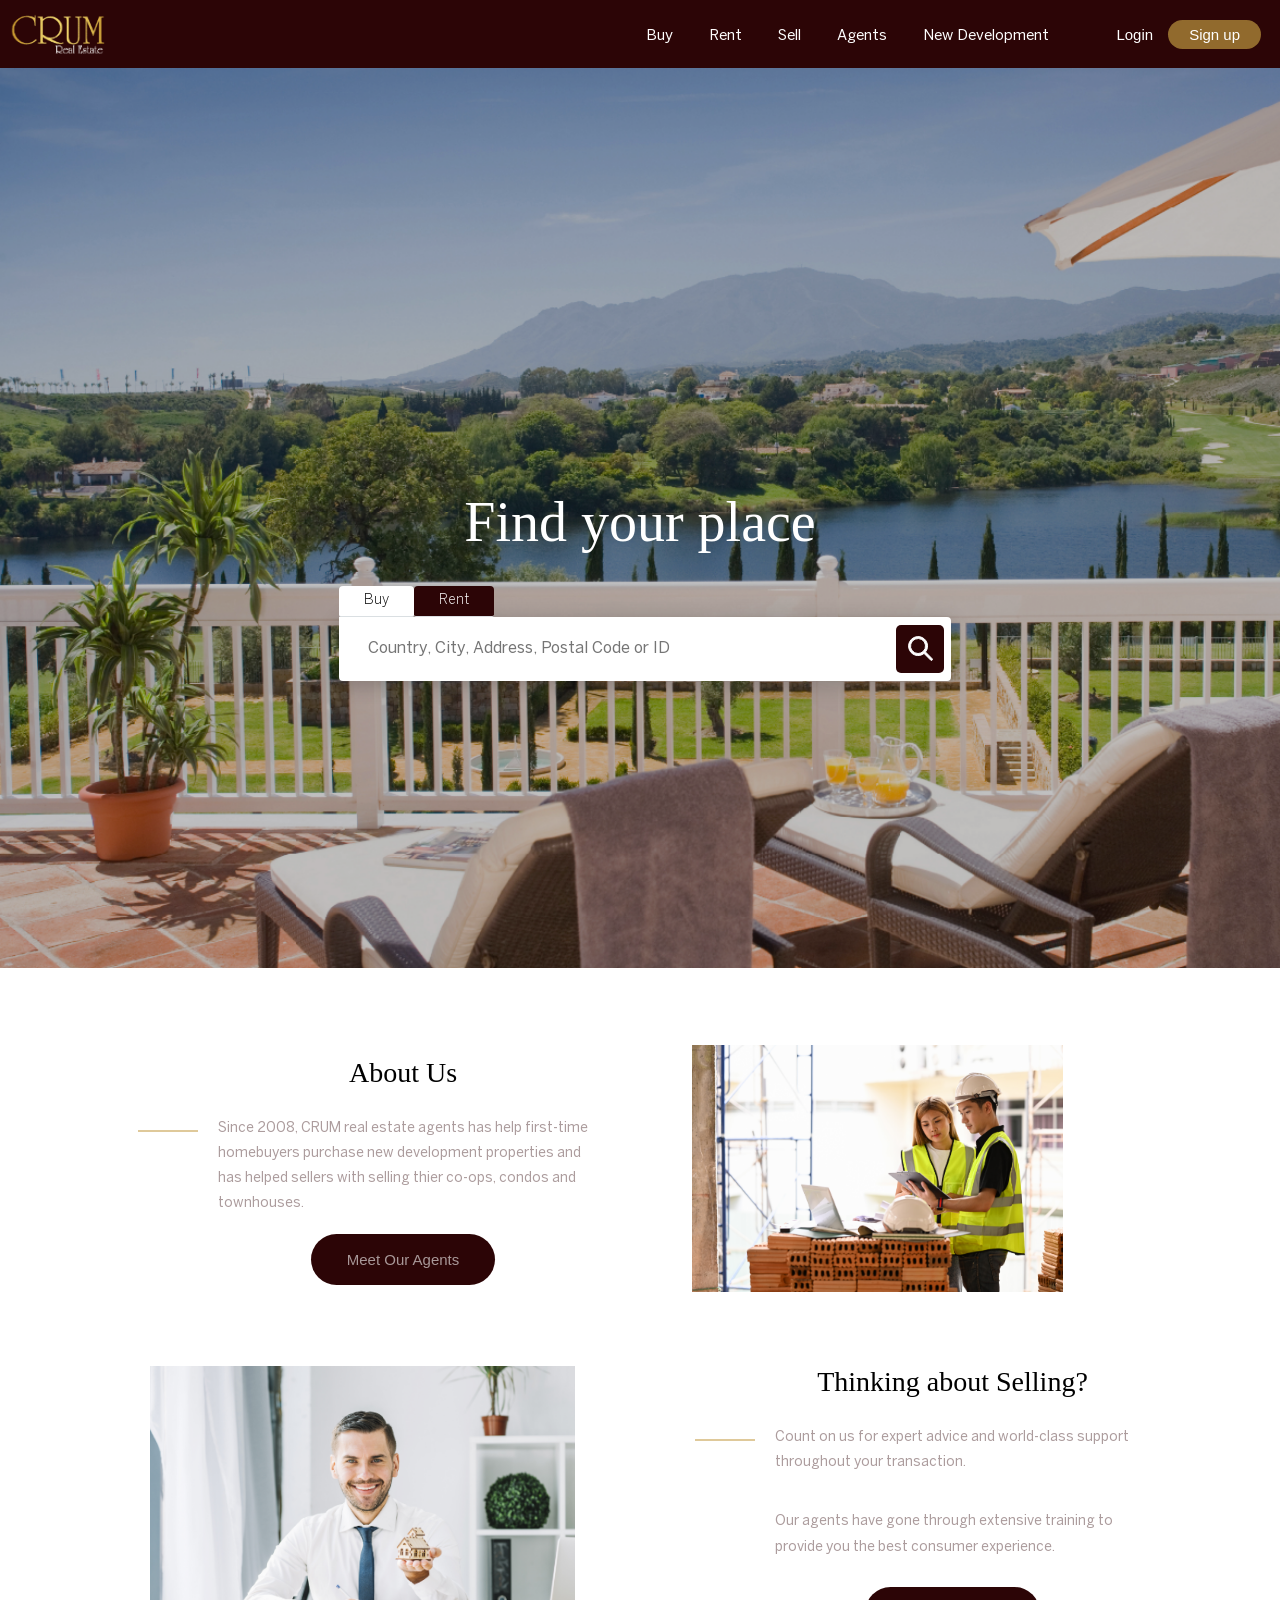
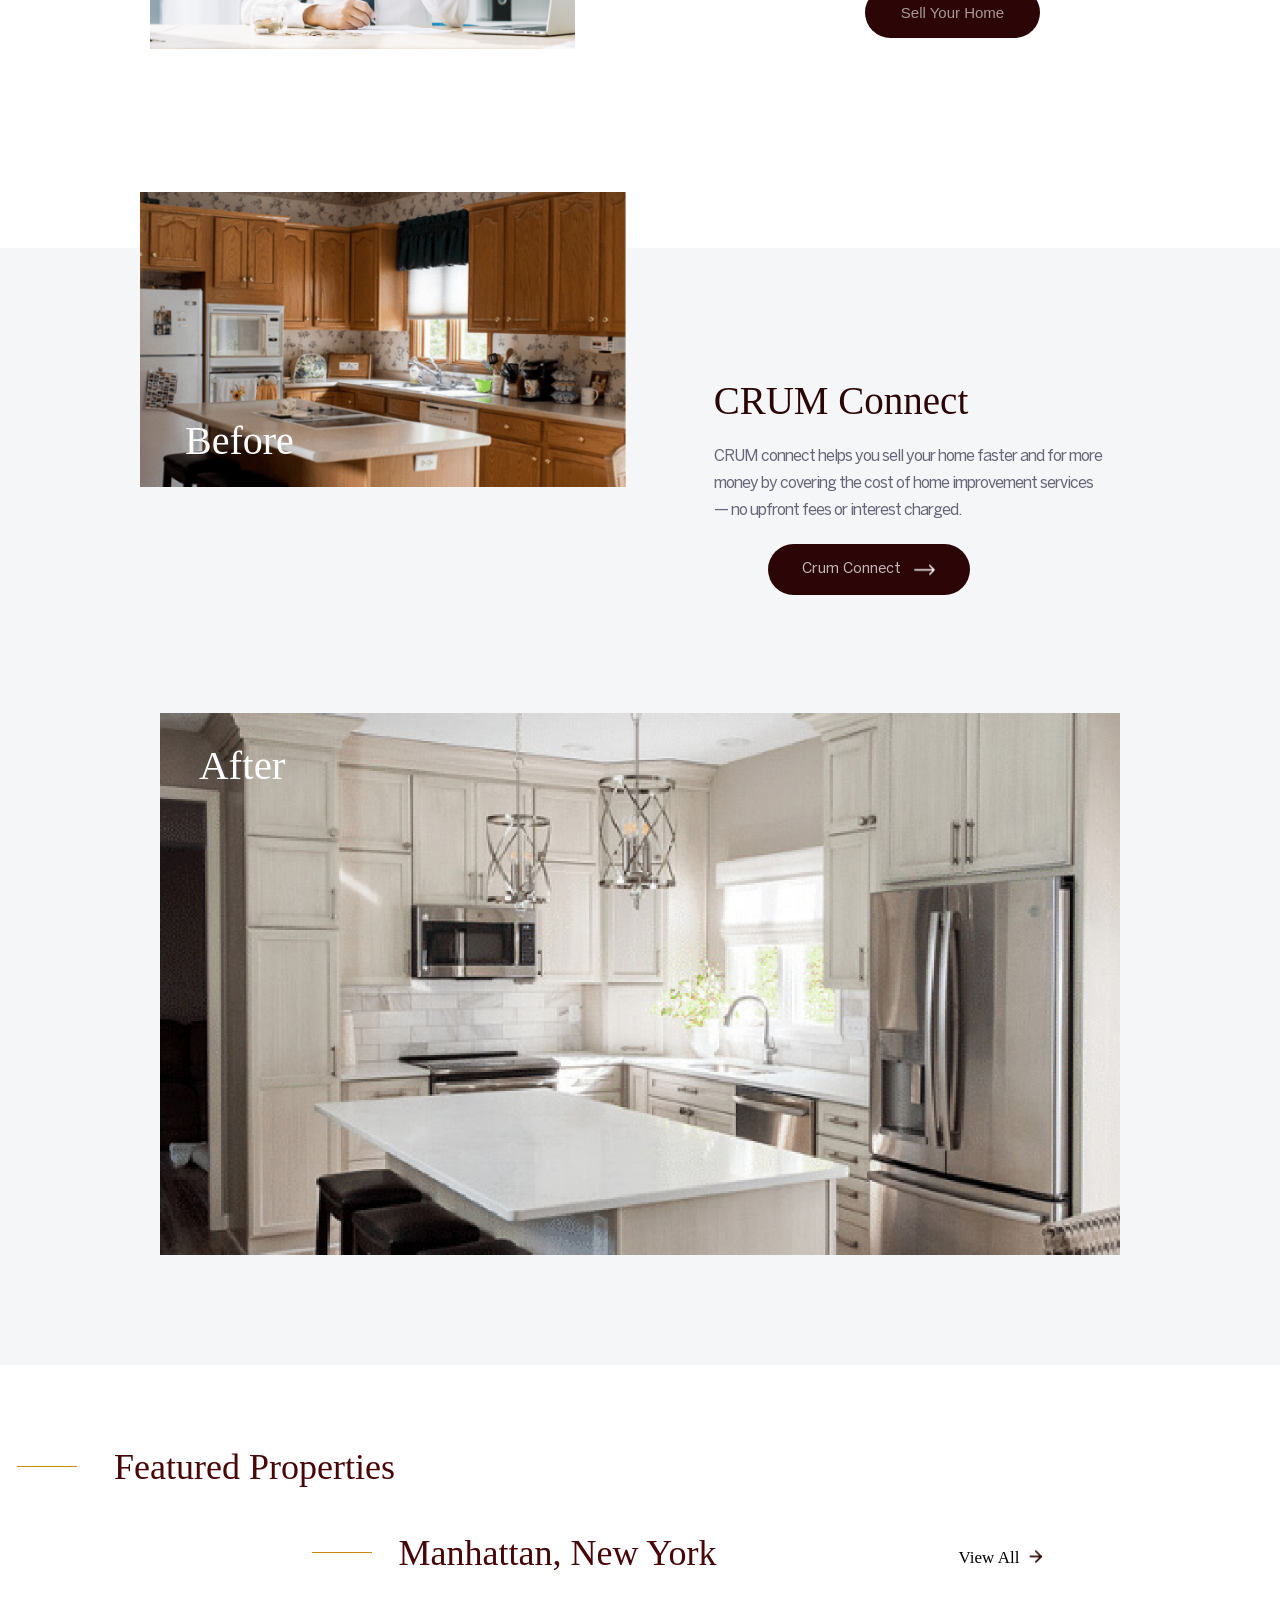
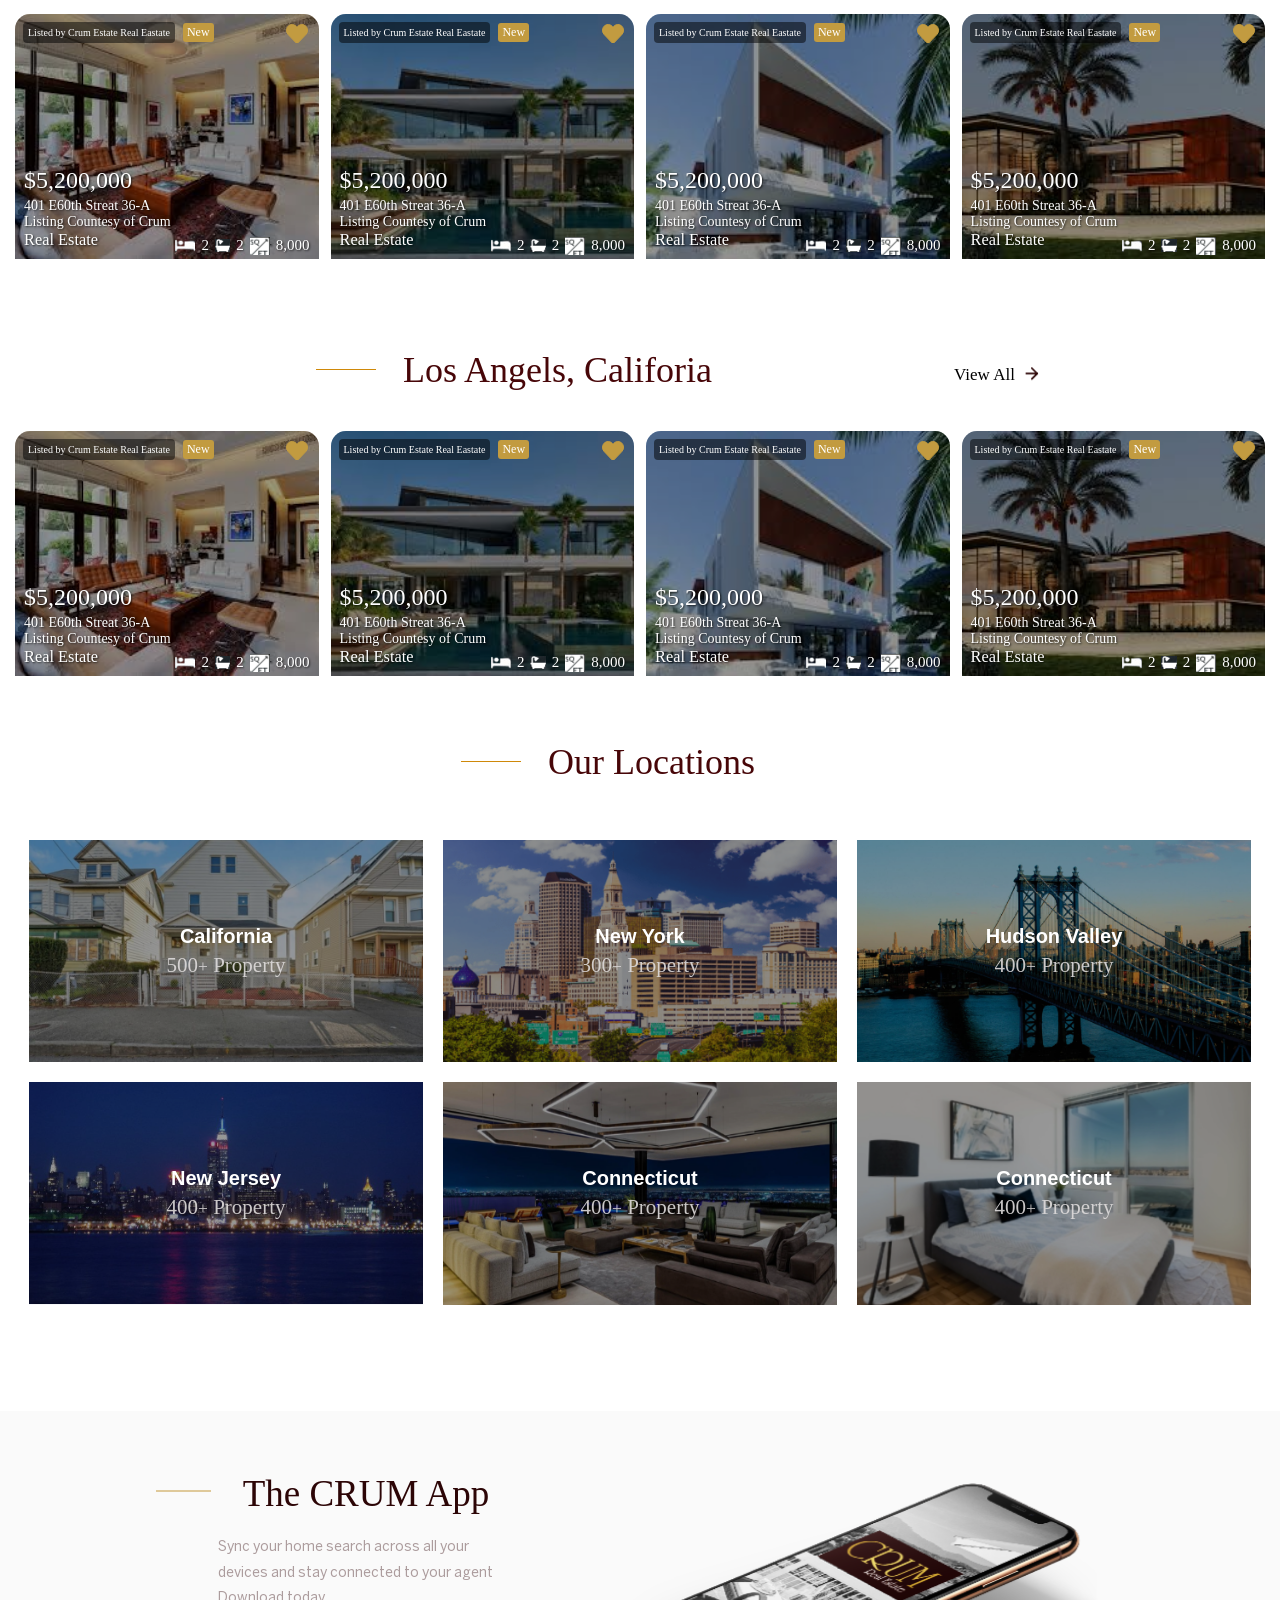
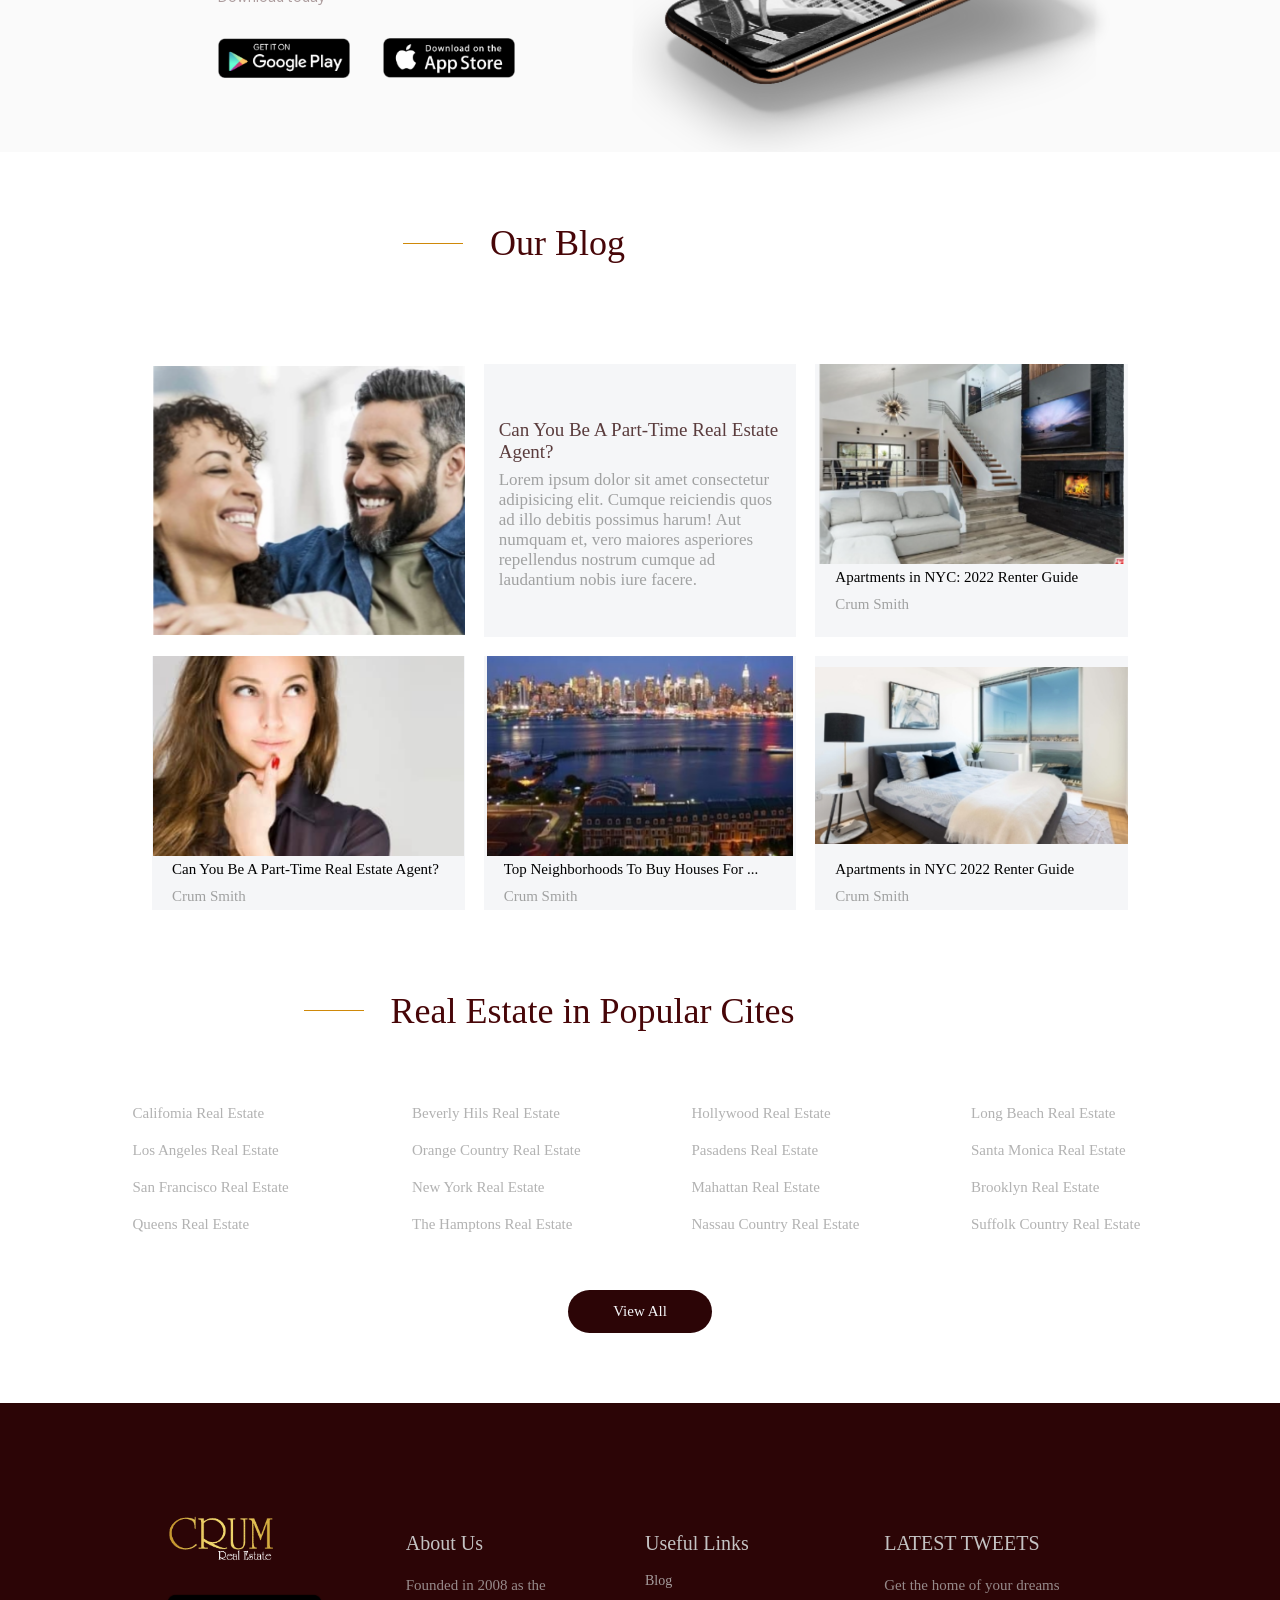
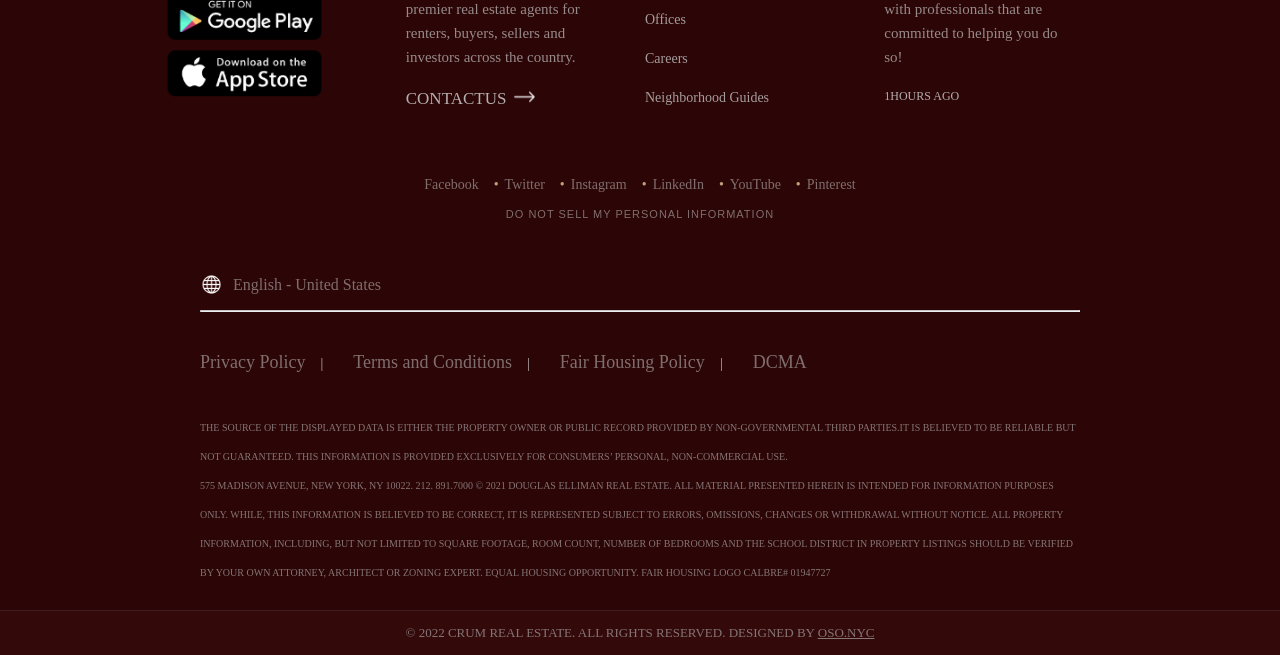
==== index.html @ e890cf55 "Crum" ====
<!doctype html>
<html lang="en">
  <head>
    <meta charset="UTF-8" />
    <meta name="viewport" content="width=device-width, initial-scale=1.0" />
    <title>Crum Real Estate</title>
    <link rel="stylesheet" href="style.css" />
  </head>
  <body>
    <!-- Header Navbar -->
    <header class="header-wraping">
      <nav class="nav-container">
        <img src="images/logo.png" alt="" class="logo" />
        <!-- Navbar Buttons -->
        <div class="nav-btn">
          <ul class="navbar-ul">
            <li>
              <a href="#buy" class="navbar-a">Buy</a>
            </li>
            <li>
              <a href="#rent" class="navbar-a">Rent</a>
            </li>
            <li>
              <a href="#sell" class="navbar-a">Sell</a>
            </li>
            <li>
              <a href="#agent" class="navbar-a">Agents</a>
            </li>
            <li>
              <a href="#newDevelopment" class="navbar-a">New Development</a>
            </li>
          </ul>

         
          <!-- Navbar Login & sign Up Buttons -->
          <div class="login-signUp">
            <button class="login-btn">Login</button>
            <button class="signup-btn">Sign up</button>
          </div>
        </div>
         <div class="menu">
            <svg
              class="menu-icon"
              width="24"
              height="24"
              viewBox="0 0 24 24"
              fill="none"
            >
              <path
                d="M4 6H20M4 12H20M4 18H20"
                stroke-width="2"
                stroke-linecap="round"
                stroke-linejoin="round"
              />
            </svg>
          </div>
      </nav>

      <section class="hero-section">
        <div class="hero-wrapper">
          <h2 class="hero-content">Find your place</h2>
          <div class="inputDiv">
            <div class="category-tabs">
              <button class="buy-btn">Buy</button>
              <button class="rent-btn">Rent</button>
            </div>

            <div class="search-container">
              <input
                type="text"
                placeholder="Country, City, Address, Postal Code or ID"
                class="heroInput"
                required
              />
              <button class="search-btn">
                <svg
                  xmlns="http://www.w3.org/2000/svg"
                  width="25"
                  height="-10"
                  viewBox="0 0 25.773 25.686"
                >
                  <path
                    id="Icon_ionic-ios-search"
                    data-name="Icon ionic-ios-search"
                    d="M28.89,27.392l-6.864-6.928a9.782,9.782,0,1,0-1.485,1.5l6.819,6.883a1.056,1.056,0,0,0,1.491.039A1.063,1.063,0,0,0,28.89,27.392ZM14.34,22.051A7.724,7.724,0,1,1,19.8,19.789,7.676,7.676,0,0,1,14.34,22.051Z"
                    transform="translate(-4 -3.993)"
                    fill="#fff"
                    stroke="#fff"
                    stroke-width="1"
                  ></path>
                </svg>
              </button>
            </div>
          </div>
        </div>
      </section>
    </header>

    <!-- Main Section -->
    <section class="container about-main-container">
      <div class="main-section-container">
        <div class="about-container">
          <h1 class="about-us">About Us</h1>
          <div class="about-content">
            <p class="about-para">
              Since 2008, CRUM real estate agents has help first-time homebuyers
              purchase new development properties and has helped sellers with
              selling thier co-ops, condos and townhouses.
            </p>
          </div>
          <div class="meet-btn">
          <button class="about-btn">Meet Our Agents</button>
        </div>
      </div>
      <div class="">

        <img
          src="images/main-section.png"
          alt="Main Section"
          class="main-section-image "
        />
      </div>
        </div>
      </div>
    </section>

   <div class="thinking">

  <img
    src="images/main-section-image-2.png"
    alt="Main Section Image 2"
    class="main-section-image2"
  />

  <div class="thinkings">
    <div class="about-container"></div>
    <h1 class="about-us">Thinking about Selling?</h1>
    <div class="about-content">
    <p class="about-para">
      Count on us for expert advice and world-class support throughout
      your transaction.
    </p>
    
      <br>
    <p class="about-para">
      Our agents have gone through extensive training to provide you the
      best consumer experience.
    </p>
</div>
<div class="thinking-btn">
    <button class="about-btn">Sell Your Home</button>
</div>
  </div>

</div>
    <!-- Crum Connection -->
    <section class="crum-connect-section">
      <div class="connect-top-grid">
        <div class="before-box">
          <img
            src="images/crum-connect-image.png"
            class="before"
            alt="Before"
          />
          <p class="befores">Before</p>
        </div>

        <div class="connect-text-box">
          <h2 class="connect-title">CRUM Connect</h2>
          <p class="connect-desc">
            CRUM connect helps you sell your home faster and for more money by
            covering the cost of home improvement services — no upfront fees or
            interest charged.
          </p>
          <div class="connect-cta-div">
            <a href="#" class="connect-cta"
              >Crum Connect<img src="images/arrow.png" alt="" />
            </a>
          </div>
        </div>
      </div>

      <div class="after-full-box">
        <h3 class="after-title">After</h3>
        <div class="after">
          <img src="images/after.png" class="afterImage" alt="After" />
        </div>
      </div>
    </section>

     <!-- Featured Propertires -->
    <section class="featured-container">
        <div class="heading-group">
      <span class="gold-line"></span>
      <h2 class="main-title">Featured Properties</h2>
    </div>

    <div class="sub-heading-group">
      <div class="left-side">
        <span class="gold-line-left"></span>
        <h2 class="main-title">Manhattan, New York</h2>
      </div>
      <a href="#" class="view-all">View All <span class="arrow-icon"><img src="images/vewiArrow.png" alt=""></span></a>
    </div>

    <!-- Featured Container -->
    <div class="featured-container">
      <div class="featured-propertie">
        <div class="featured">
      <!-- First Card -->
      <div class="properties-cards">
          <img src="images/feature-properties-image-1.jpg" alt="" class="properties-card-images">
          <div class="overlay"></div>
          <!-- Properties content -->
          <div class="properties-content">
            <div class="cardTop-content">
              <h3 class="properties-Title">Listed by Crum Estate Real Eastate </h3>
              <span class="new">New</span>
            </div>
            <div class="icon">
              <a href="" class="heart-icon"><svg xmlns="http://www.w3.org/2000/svg" width="22.045" height="19.79"
                  viewBox="0 0 22.045 19.79">
                  <g id="Icon_awesome-heart" data-name="Icon awesome-heart" transform="translate(0.501 0.502)">
                    <path id="Icon_awesome-heart-2" class=" group-focus:fill-primary-1 group-focus:stroke-primary-1"
                      data-name="Icon awesome-heart"
                      d="M19,3.532a5.54,5.54,0,0,0-7.669.57l-.81.851L9.711,4.1a5.54,5.54,0,0,0-7.669-.57,6.106,6.106,0,0,0-.407,8.718l7.952,8.379a1.271,1.271,0,0,0,1.862,0L19.4,12.251A6.1,6.1,0,0,0,19,3.532Z"
                      transform="translate(0.001 -2.248)" fill="#c29b40" stroke="#c29b40" stroke-width="1"></path>
                  </g>
                </svg>
              </a>
            </div>
            <div class="card-footer">
              <p class="properties-price">$5,200,000</p>
              <p class="properties-address">401 E60th Streat 36-A</p>
              <p class="properties-listing">Listing Countesy of Crum</p>
              <h3 class="real">Real Estate</h3>
              <div class="house-details-content">
                <div class="propertice-iconImages">
                  <img class="bed-icon" src="images/properties-icon-bad.png" alt=""><span class="bed-span">2</span>
                  <img  class="bath-icon" src="images/properties-icon-bath.png" alt=""><span class="bath-span">2</span>
                  <img src="images/properties-icon-width.png" alt=""><span class="squarePara">8,000</span>
                </div>
              </div>
            </div>
          </div>
        </div>

        <!-- Second Card -->
           <div class="properties-cards">
          <img src="images/feature-properties-image-2.jpg" alt="" class="properties-card-images">
          <div class="overlay"></div>
          <!-- Properties content -->
          <div class="properties-content">
            <div class="cardTop-content">
              <h3 class="properties-Title">Listed by Crum Estate Real Eastate </h3>
              <span class="new">New</span>
            </div>
            <div class="icon">
              <a href="" class="heart-icon"><svg xmlns="http://www.w3.org/2000/svg" width="22.045" height="19.79"
                  viewBox="0 0 22.045 19.79">
                  <g id="Icon_awesome-heart" data-name="Icon awesome-heart" transform="translate(0.501 0.502)">
                    <path id="Icon_awesome-heart-2" class=" group-focus:fill-primary-1 group-focus:stroke-primary-1"
                      data-name="Icon awesome-heart"
                      d="M19,3.532a5.54,5.54,0,0,0-7.669.57l-.81.851L9.711,4.1a5.54,5.54,0,0,0-7.669-.57,6.106,6.106,0,0,0-.407,8.718l7.952,8.379a1.271,1.271,0,0,0,1.862,0L19.4,12.251A6.1,6.1,0,0,0,19,3.532Z"
                      transform="translate(0.001 -2.248)" fill="#c29b40" stroke="#c29b40" stroke-width="1"></path>
                  </g>
                </svg>
              </a>
            </div>
            <div class="card-footer">
              <p class="properties-price">$5,200,000</p>
              <p class="properties-address">401 E60th Streat 36-A</p>
              <p class="properties-listing">Listing Countesy of Crum</p>
              <h3 class="real">Real Estate</h3>
              <div class="house-details-content">
               <div class="propertice-iconImages">
                  <img class="bed-icon" src="images/properties-icon-bad.png" alt=""><span class="bed-span">2</span>
                  <img  class="bath-icon" src="images/properties-icon-bath.png" alt=""><span class="bath-span">2</span>
                  <img src="images/properties-icon-width.png" alt=""><span class="squarePara">8,000</span>
                </div>
              </div>
            </div>
          </div>
        </div>

        <!-- Thrid Card -->
          <div class="properties-cards">
          <img src="images/feature-properties-image-3.jpg" alt="" class="properties-card-images">
          <div class="overlay"></div>
          <!-- Properties content -->
          <div class="properties-content">
            <div class="cardTop-content">
              <h3 class="properties-Title">Listed by Crum Estate Real Eastate </h3>
              <span class="new">New</span>
            </div>
            <div class="icon">
              <a href="" class="heart-icon"><svg xmlns="http://www.w3.org/2000/svg" width="22.045" height="19.79"
                  viewBox="0 0 22.045 19.79">
                  <g id="Icon_awesome-heart" data-name="Icon awesome-heart" transform="translate(0.501 0.502)">
                    <path id="Icon_awesome-heart-2" class=" group-focus:fill-primary-1 group-focus:stroke-primary-1"
                      data-name="Icon awesome-heart"
                      d="M19,3.532a5.54,5.54,0,0,0-7.669.57l-.81.851L9.711,4.1a5.54,5.54,0,0,0-7.669-.57,6.106,6.106,0,0,0-.407,8.718l7.952,8.379a1.271,1.271,0,0,0,1.862,0L19.4,12.251A6.1,6.1,0,0,0,19,3.532Z"
                      transform="translate(0.001 -2.248)" fill="#c29b40" stroke="#c29b40" stroke-width="1"></path>
                  </g>
                </svg>
              </a>
            </div>
            <div class="card-footer">
              <p class="properties-price">$5,200,000</p>
              <p class="properties-address">401 E60th Streat 36-A</p>
              <p class="properties-listing">Listing Countesy of Crum</p>
              <h3 class="real">Real Estate</h3>
              <div class="house-details-content">
               <div class="propertice-iconImages">
                  <img class="bed-icon" src="images/properties-icon-bad.png" alt=""><span class="bed-span">2</span>
                  <img  class="bath-icon" src="images/properties-icon-bath.png" alt=""><span class="bath-span">2</span>
                  <img src="images/properties-icon-width.png" alt=""><span class="squarePara">8,000</span>
                </div>
              </div>
            </div>
          </div>
        </div>

        <!-- Froth Card -->
          <div class="properties-cards">
          <img src="images/feature-properties-image-4.jpg" alt="" class="properties-card-images">
          <div class="overlay"></div>
          <!-- Properties content -->
          <div class="properties-content">
            <div class="cardTop-content">
              <h3 class="properties-Title">Listed by Crum Estate Real Eastate </h3>
              <span class="new">New</span>
            </div>
            <div class="icon">
              <a href="" class="heart-icon"><svg xmlns="http://www.w3.org/2000/svg" width="22.045" height="19.79"
                  viewBox="0 0 22.045 19.79">
                  <g id="Icon_awesome-heart" data-name="Icon awesome-heart" transform="translate(0.501 0.502)">
                    <path id="Icon_awesome-heart-2" class=" group-focus:fill-primary-1 group-focus:stroke-primary-1"
                      data-name="Icon awesome-heart"
                      d="M19,3.532a5.54,5.54,0,0,0-7.669.57l-.81.851L9.711,4.1a5.54,5.54,0,0,0-7.669-.57,6.106,6.106,0,0,0-.407,8.718l7.952,8.379a1.271,1.271,0,0,0,1.862,0L19.4,12.251A6.1,6.1,0,0,0,19,3.532Z"
                      transform="translate(0.001 -2.248)" fill="#c29b40" stroke="#c29b40" stroke-width="1"></path>
                  </g>
                </svg>
              </a>
            </div>
            <div class="card-footer">
              <p class="properties-price">$5,200,000</p>
              <p class="properties-address">401 E60th Streat 36-A</p>
              <p class="properties-listing">Listing Countesy of Crum</p>
              <h3 class="real">Real Estate</h3>
              <div class="house-details-content">
                <div class="propertice-iconImages">
                  <img class="bed-icon" src="images/properties-icon-bad.png" alt=""><span class="bed-span">2</span>
                  <img  class="bath-icon" src="images/properties-icon-bath.png" alt=""><span class="bath-span">2</span>
                  <img src="images/properties-icon-width.png" alt=""><span class="squarePara">8,000</span>
                </div>
              </div>
            </div>
          </div>
        </div>
      </div>
      </div>
      </div>
    
      <!-- Los Angeles, Califoria -->
           <div class="sub-heading-group los-angeles">
      <div class="left-side">
        <span class="gold-line-left los"></span>
        <h2 class="main-title los-title">Los Angels, Califoria</h2>
      </div>
      <a href="#" class="view-all">View All <span class="arrow-icon"><img src="images/vewiArrow.png" alt=""></span></a>
    </div>

    <!-- Los Angeles, Califoria -->
        <div class="featured-container">
      <div class="featured-propertie">
        <div class="featured">
      <!-- First Card -->
      <div class="properties-cards">
          <img src="images/feature-properties-image-1.jpg" alt="" class="properties-card-images">
          <div class="overlay"></div>
          <!-- Properties content -->
          <div class="properties-content">
            <div class="cardTop-content">
              <h3 class="properties-Title">Listed by Crum Estate Real Eastate </h3>
              <span class="new">New</span>
            </div>
            <div class="icon">
              <a href="" class="heart-icon"><svg xmlns="http://www.w3.org/2000/svg" width="22.045" height="19.79"
                  viewBox="0 0 22.045 19.79">
                  <g id="Icon_awesome-heart" data-name="Icon awesome-heart" transform="translate(0.501 0.502)">
                    <path id="Icon_awesome-heart-2" class=" group-focus:fill-primary-1 group-focus:stroke-primary-1"
                      data-name="Icon awesome-heart"
                      d="M19,3.532a5.54,5.54,0,0,0-7.669.57l-.81.851L9.711,4.1a5.54,5.54,0,0,0-7.669-.57,6.106,6.106,0,0,0-.407,8.718l7.952,8.379a1.271,1.271,0,0,0,1.862,0L19.4,12.251A6.1,6.1,0,0,0,19,3.532Z"
                      transform="translate(0.001 -2.248)" fill="#c29b40" stroke="#c29b40" stroke-width="1"></path>
                  </g>
                </svg>
              </a>
            </div>
            <div class="card-footer">
              <p class="properties-price">$5,200,000</p>
              <p class="properties-address">401 E60th Streat 36-A</p>
              <p class="properties-listing">Listing Countesy of Crum</p>
              <h3 class="real">Real Estate</h3>
              <div class="house-details-content">
                <div class="propertice-iconImages">
                  <img class="bed-icon" src="images/properties-icon-bad.png" alt=""><span class="bed-span">2</span>
                  <img  class="bath-icon" src="images/properties-icon-bath.png" alt=""><span class="bath-span">2</span>
                  <img src="images/properties-icon-width.png" alt=""><span class="squarePara">8,000</span>
                </div>
              </div>
            </div>
          </div>
        </div>

        <!-- Second Card -->
           <div class="properties-cards">
          <img src="images/feature-properties-image-2.jpg" alt="" class="properties-card-images">
          <div class="overlay"></div>
          <!-- Properties content -->
          <div class="properties-content">
            <div class="cardTop-content">
              <h3 class="properties-Title">Listed by Crum Estate Real Eastate </h3>
              <span class="new">New</span>
            </div>
            <div class="icon">
              <a href="" class="heart-icon"><svg xmlns="http://www.w3.org/2000/svg" width="22.045" height="19.79"
                  viewBox="0 0 22.045 19.79">
                  <g id="Icon_awesome-heart" data-name="Icon awesome-heart" transform="translate(0.501 0.502)">
                    <path id="Icon_awesome-heart-2" class=" group-focus:fill-primary-1 group-focus:stroke-primary-1"
                      data-name="Icon awesome-heart"
                      d="M19,3.532a5.54,5.54,0,0,0-7.669.57l-.81.851L9.711,4.1a5.54,5.54,0,0,0-7.669-.57,6.106,6.106,0,0,0-.407,8.718l7.952,8.379a1.271,1.271,0,0,0,1.862,0L19.4,12.251A6.1,6.1,0,0,0,19,3.532Z"
                      transform="translate(0.001 -2.248)" fill="#c29b40" stroke="#c29b40" stroke-width="1"></path>
                  </g>
                </svg>
              </a>
            </div>
            <div class="card-footer">
              <p class="properties-price">$5,200,000</p>
              <p class="properties-address">401 E60th Streat 36-A</p>
              <p class="properties-listing">Listing Countesy of Crum</p>
              <h3 class="real">Real Estate</h3>
              <div class="house-details-content">
               <div class="propertice-iconImages">
                  <img class="bed-icon" src="images/properties-icon-bad.png" alt=""><span class="bed-span">2</span>
                  <img  class="bath-icon" src="images/properties-icon-bath.png" alt=""><span class="bath-span">2</span>
                  <img src="images/properties-icon-width.png" alt=""><span class="squarePara">8,000</span>
                </div>
              </div>
            </div>
          </div>
        </div>

        <!-- Thrid Card -->
          <div class="properties-cards">
          <img src="images/feature-properties-image-3.jpg" alt="" class="properties-card-images">
          <div class="overlay"></div>
          <!-- Properties content -->
          <div class="properties-content">
            <div class="cardTop-content">
              <h3 class="properties-Title">Listed by Crum Estate Real Eastate </h3>
              <span class="new">New</span>
            </div>
            <div class="icon">
              <a href="" class="heart-icon"><svg xmlns="http://www.w3.org/2000/svg" width="22.045" height="19.79"
                  viewBox="0 0 22.045 19.79">
                  <g id="Icon_awesome-heart" data-name="Icon awesome-heart" transform="translate(0.501 0.502)">
                    <path id="Icon_awesome-heart-2" class=" group-focus:fill-primary-1 group-focus:stroke-primary-1"
                      data-name="Icon awesome-heart"
                      d="M19,3.532a5.54,5.54,0,0,0-7.669.57l-.81.851L9.711,4.1a5.54,5.54,0,0,0-7.669-.57,6.106,6.106,0,0,0-.407,8.718l7.952,8.379a1.271,1.271,0,0,0,1.862,0L19.4,12.251A6.1,6.1,0,0,0,19,3.532Z"
                      transform="translate(0.001 -2.248)" fill="#c29b40" stroke="#c29b40" stroke-width="1"></path>
                  </g>
                </svg>
              </a>
            </div>
            <div class="card-footer">
              <p class="properties-price">$5,200,000</p>
              <p class="properties-address">401 E60th Streat 36-A</p>
              <p class="properties-listing">Listing Countesy of Crum</p>
              <h3 class="real">Real Estate</h3>
              <div class="house-details-content">
               <div class="propertice-iconImages">
                  <img class="bed-icon" src="images/properties-icon-bad.png" alt=""><span class="bed-span">2</span>
                  <img  class="bath-icon" src="images/properties-icon-bath.png" alt=""><span class="bath-span">2</span>
                  <img src="images/properties-icon-width.png" alt=""><span class="squarePara">8,000</span>
                </div>
              </div>
            </div>
          </div>
        </div>

        <!-- Froth Card -->
          <div class="properties-cards">
          <img src="images/feature-properties-image-4.jpg" alt="" class="properties-card-images">
          <div class="overlay"></div>
          <!-- Properties content -->
          <div class="properties-content">
            <div class="cardTop-content">
              <h3 class="properties-Title">Listed by Crum Estate Real Eastate </h3>
              <span class="new">New</span>
            </div>
            <div class="icon">
              <a href="" class="heart-icon"><svg xmlns="http://www.w3.org/2000/svg" width="22.045" height="19.79"
                  viewBox="0 0 22.045 19.79">
                  <g id="Icon_awesome-heart" data-name="Icon awesome-heart" transform="translate(0.501 0.502)">
                    <path id="Icon_awesome-heart-2" class=" group-focus:fill-primary-1 group-focus:stroke-primary-1"
                      data-name="Icon awesome-heart"
                      d="M19,3.532a5.54,5.54,0,0,0-7.669.57l-.81.851L9.711,4.1a5.54,5.54,0,0,0-7.669-.57,6.106,6.106,0,0,0-.407,8.718l7.952,8.379a1.271,1.271,0,0,0,1.862,0L19.4,12.251A6.1,6.1,0,0,0,19,3.532Z"
                      transform="translate(0.001 -2.248)" fill="#c29b40" stroke="#c29b40" stroke-width="1"></path>
                  </g>
                </svg>
              </a>
            </div>
            <div class="card-footer">
              <p class="properties-price">$5,200,000</p>
              <p class="properties-address">401 E60th Streat 36-A</p>
              <p class="properties-listing">Listing Countesy of Crum</p>
              <h3 class="real">Real Estate</h3>
              <div class="house-details-content">
                <div class="propertice-iconImages">
                  <img class="bed-icon" src="images/properties-icon-bad.png" alt=""><span class="bed-span">2</span>
                  <img  class="bath-icon" src="images/properties-icon-bath.png" alt=""><span class="bath-span">2</span>
                  <img src="images/properties-icon-width.png" alt=""><span class="squarePara">8,000</span>
                </div>
              </div>
            </div>
          </div>
        </div>
      </div>
      </div>
      </div>
    </section>

    <!-- Our locations -->
        <div class="sub-heading-group our-location-gropu">
      <div class="left-side">
        <span class="gold-line-left location-divider"></span>
        <h2 class="main-title location-title">Our Locations</h2>
      </div>
      <a href="#" class="view-all" style="visibility: hidden;">View All <span class="arrow-icon"><img src="images/vewiArrow.png" alt=""></span></a>
    </div>

     <section class="locations-card-container">

      <div class="card-item">
        <div class="locations-card-image">
          <div class="overlay"></div>
          <img class="locationImage" src="images/California.png" alt="California">
        </div>
        <div class="locationCard-content">
          <h3 class="card-heading">California</h3>
          <p class="card-text">500<small>+</small> Property</p>
        </div>
      </div>
      <div class="card-item">
        <div class="locations-card-image">
          <div class="overlay"></div>
          <img src="images/new-yrok.png" alt="New York" class="locationImage">
        </div>
        <div class="locationCard-content">
          <h3 class="card-heading">New York</h3>
          <p class="card-text">300<small>+</small> Property</p>
        </div>
      </div>

      <div class="card-item">
        <div class="locations-card-image">
          <div class="overlay"></div>
          <img src="images/hudson-valley.png" alt="hudson-valley" class="locationImage">
        </div>
        <div class="locationCard-content">
          <h3 class="card-heading">Hudson Valley</h3>
          <p class="card-text">400<small>+</small> Property</p>
        </div>
      </div>

      <div class="card-item">
        <div class="locations-card-image">
          <div class="overlay"></div>
          <img src="images/jersey.png" alt="new-jersey" class="locationImage">
        </div>
        <div class="locationCard-content">
          <h3 class="card-heading">New Jersey</h3>
          <p class="card-text">400<small>+</small> Property</p>
        </div>
      </div>


      <div class="card-item">
        <div class="locations-card-image">
          <div class="overlay"></div>
          <img src="images/conecticut.png" alt="connecticut" class="locationImage">
        </div>
        <div class="locationCard-content">
          <h3 class="card-heading">Connecticut</h3>
          <p class="card-text">400<small>+</small> Property</p>
        </div>
      </div>

      <div class="card-item">
        <div class="locations-card-image">
          <div class="overlay"></div>
          <img src="images/4.png" alt="connecticut" class="locationImage">
        </div>
        <div class="locationCard-content">
          <h3 class="card-heading">Connecticut</h3>
          <p class="card-text">400<small>+</small> Property</p>
        </div>
      </div>
    </section>

            <!-- Crum App -->
         <section class="crum-container">
          <div class="container crum-apps">
      <div class="main-section-container crum-app-contaner">
        <div class="about-container crum-about-container crum">
          <div class="about-content">
          <h1 class="about-us crum-heading">The CRUM App</h1>
          <p class="about-para about-para-crum">
            Sync your home search across all your devices and stay connected to your agent Download today
          </p>
          </div>
          <div class="crum-app">
            <img src="images/googlePlay.png" alt="Crum Google Play Store App" class="crumgoogle-app">
            <img src="images/app-store.png" alt="Crum Apple Store App" class="crumgoogle-app">
          </div>
        </div>
        <img
          src="images/crumApp-image.png"
          alt="Main Section"
          class="main-section-image crum-app-image"
        />
      </div>
      </div>
    </section>

    <!-- Our Blog -->
      <div class="sub-heading-group our-blog-group">
      <div class="left-side">
        <span class="gold-line-left blog-divder"></span>
        <h2 class="main-title blog-titles">Our Blog</h2>
      </div>
      <a href="#" class="view-all" style="visibility: hidden;">View All <span class="arrow-icon"><img src="images/vewiArrow.png" alt=""></span></a>
    </div>

    <!-- Our Blog -->
<section class="container blog-container">
    <div class="blog-card-container">
        <!-- Blog Card 1 -->
            <div class="blog-card-imags">
                <img src="images/blogCard1.png" class="blog-image" alt="Can You Be A Part-Time Real Estate Agent?">
            </div>
           

         <div class="blog-card-item">
          <div class="blog-content">
                <h3 class="blog-heading"><a href="#" class="blog-heading">Can You Be A Part-Time Real Estate Agent?</a></h3>
                <p class="blog-excerpt">Lorem ipsum dolor sit amet consectetur adipisicing elit. Cumque reiciendis quos ad illo debitis possimus harum! Aut numquam et, vero maiores asperiores repellendus nostrum cumque ad laudantium nobis iure facere.</p>
            </div>
            </div>
        <!-- Blog Card 2 -->
        <div class="blog-card-item">
            <div class="blog-card-image">
                <img src="images/blogCard2.png" class="blog-image"  alt="Apartments in NYC: 2022 Renter Guide">
            </div>
            <div class="blog-card-content">
                <h3 class="blog-tile">Apartments in NYC: 2022 Renter Guide</h3>
                <p class="blog-meta">Crum Smith</p>
            </div>
        </div>
        <!-- Blog Card 3 -->
        <div class="blog-card-item blog-cards-image">
            <div class="blog-card-image">
                <img src="images/blogCard3.png" class="blog-image" alt="Top Neighborhoods To Buy Houses For ...">
            </div>
            <div class="blog-card-content">
                <h3 class="blog-tile">Can You Be A Part-Time Real Estate Agent?</h3>
                <p class="blog-meta">Crum Smith</p>
            </div>
        </div>

                <!-- Blog Card 4 -->
        <div class="blog-card-item blog-cards-image">
            <div class="blog-card-image">
                <img src="images/blogCard4.png" class="blog-image" alt="Top Neighborhoods To Buy Houses For ...">
            </div>
            <div class="blog-card-content">
                <h3 class="blog-tile">Top Neighborhoods To Buy Houses For ...</h3>
                <p class="blog-meta">Crum Smith</p>
            </div>
        </div>

                <!-- Blog Card 5 -->
        <div class="blog-card-item">
            <div class="blog-card-image blog-cards-images">
                <img src="images/blogCard5.png" class="blog-image" alt="Top Neighborhoods To Buy Houses For ...">
            </div>
            <div class="blog-card-content">
                <h3 class="blog-tile">Apartments in NYC 2022 Renter Guide</h3>
                <p class="blog-meta">Crum Smith</p>
            </div>
        </div>

    </div>
</section>

 <!-- Popular Cites -->
      <div class="sub-heading-group real-estate-popular-cites">
      <div class="left-side">
        <span class="gold-line-left"></span>
        <h2 class="main-title">Real Estate in Popular Cites</h2>
      </div>
      <a href="#" class="view-all" style="visibility: hidden;">View All <span class="arrow-icon"><img src="images/vewiArrow.png" alt=""></span></a>
    </div>

     <section class="container popular-cites-container">
      <div class="main-section-container popular-cites">
        <div class="popular-links">
          <a href="#" class="popular-cites-link">Califomia Real Estate</a>
          <a href="#" class="popular-cites-link">Los Angeles Real Estate</a>
          <a href="#" class="popular-cites-link">San Francisco Real Estate</a>
          <a href="#" class="popular-cites-link">Queens Real Estate</a>
        </div>
        
         <div class="popular-links">
          <a href="#" class="popular-cites-link">Beverly Hils  Real Estate</a>
          <a href="#" class="popular-cites-link">Orange Country Real Estate</a>
          <a href="#" class="popular-cites-link">New York Real Estate</a>
          <a href="#" class="popular-cites-link">The Hamptons Real Estate</a>
        </div>
        
         <div class="popular-links">
          <a href="#" class="popular-cites-link">Hollywood  Real Estate</a>
          <a href="#" class="popular-cites-link">Pasadens Real Estate</a>
          <a href="#" class="popular-cites-link">Mahattan Real Estate</a>
          <a href="#" class="popular-cites-link">Nassau Country Real Estate</a>
        </div>
        
         <div class="popular-links">
          <a href="#" class="popular-cites-link">Long Beach  Real Estate</a>
          <a href="#" class="popular-cites-link">Santa Monica Real Estate</a>
          <a href="#" class="popular-cites-link">Brooklyn Real Estate</a>
          <a href="#" class="popular-cites-link">Suffolk Country Real Estate</a>
        </div>
      </div>

      
    </section>
    <div class="view-all-container">
      <a href="#" class="view">View All</a>
    </div>

       <footer class="footer-container">
    <div class="container footers">
    <div class="footer-content">

      <div class="footer-column">
        <img src="images/logo.png" class="crum-logo" alt="Logo">
        
        <img src="images/googlePlay.png" alt="Get it on Google Play" class="footerLogo-links">
        <img src="images/app-store.png" alt="Download on App Store" class="footerLogo-links">
      </div>

      <div class="footer-column">
        <h3 class="footer-heading">About Us</h3>
        <p class="footer-para">
          Founded in 2008 as the premier real estate agents for renters,
          buyers, sellers and investors across the country.
        </p>
        <p class="sub-text">CONTACTUS <img src="images/arrow.png" alt=""></p>
      </div>

      <div class="footer-column">
        <h3 class="footer-heading">Useful Links</h3>
        <nav class="footer-links">
          <a href="#">Blog</a>
          <a href="#">Offices</a>
          <a href="#">Careers</a>
          <a href="#">Neighborhood Guides</a>
        </nav>
      </div>

      <div class="footer-column">
        <h3 class="footer-heading">LATEST TWEETS</h3>
        <p class="footer-para">Get the home of your dreams with professionals that are committed to helping you do so!
        </p>
        <p class="sub-text one-hour">1HOURS AGO</p>
      </div>

    </div>

    <div class="main-footer">
      <div class="footer-top">
        <ul class="social-links">
          <li><a href="#">Facebook</a></li>
          <li><a href="#">Twitter</a></li>
          <li><a href="#">Instagram</a></li>
          <li><a href="#">LinkedIn</a></li>
          <li><a href="#">YouTube</a></li>
          <li><a href="#">Pinterest</a></li> 
        </ul>
        <a href="#" class="personal-info-link">DO NOT SELL MY PERSONAL INFORMATION</a>
       
      </div>

      <div class="footer-paragraph">
        <div class="language-selector">
          <img src="/images/earth-globe-svgrepo-com.png" class="earth-icon" alt="">
          <span class="languge">English - United States</span>
        </div>

        <hr class="footer-divider">

        <ul class="legal-menu">
          <li><a href="#">Privacy Policy</a></li>
          <li><a href="#">Terms and Conditions</a></li>
          <li><a href="#">Fair Housing Policy</a></li>
          <li><a href="#">DCMA</a></li>
        </ul>

        <div class="disclaimer-text">
          <p>THE SOURCE OF THE DISPLAYED DATA IS EITHER THE PROPERTY OWNER OR PUBLIC RECORD PROVIDED BY NON-GOVERNMENTAL THIRD PARTIES.IT IS BELIEVED TO BE RELIABLE BUT NOT GUARANTEED. THIS INFORMATION IS PROVIDED EXCLUSIVELY FOR CONSUMERS’ PERSONAL, NON-COMMERCIAL USE.</p>
          <p>575 MADISON AVENUE, NEW YORK, NY 10022. 212. 891.7000 © 2021 DOUGLAS ELLIMAN REAL ESTATE. ALL MATERIAL PRESENTED HEREIN IS INTENDED FOR INFORMATION PURPOSES ONLY. WHILE, THIS INFORMATION IS BELIEVED TO BE CORRECT, IT IS REPRESENTED SUBJECT TO ERRORS, OMISSIONS, CHANGES OR WITHDRAWAL WITHOUT NOTICE. ALL PROPERTY INFORMATION, INCLUDING, BUT NOT LIMITED TO SQUARE FOOTAGE, ROOM COUNT, NUMBER OF BEDROOMS AND THE SCHOOL DISTRICT IN PROPERTY LISTINGS SHOULD BE VERIFIED BY YOUR OWN ATTORNEY, ARCHITECT OR ZONING EXPERT. EQUAL HOUSING OPPORTUNITY. Fair Housing Logo CalBRE# 01947727</p>
        </div>
      </div>
    </div>
  </div>
  </footer>
  <div class="footer-end">
    <p>&copy; 2022 CRUM REAL ESTATE. ALL RIGHTS RESERVED. DESIGNED BY <span style="text-decoration: underline;">OSO.NYC</span></p>  
  </div>

  </body>
</html>
---- style.css ----
* {
  margin: 0;
  padding: 0;
  box-sizing: border-box;
}

@font-face {
  font-family: "BentonSans";
  src:
    url("fonts/BentonSans-Bold.woff2") format("woff2"),
    url("fonts/BentonSans-Bold.woff") format("woff");
  font-weight: bold;
  font-style: normal;
  font-display: swap;
}

@font-face {
  font-family: "BentonSans";
  src:
    url("fonts/BentonSans-Light.woff2") format("woff2"),
    url("fonts/BentonSans-Light.woff") format("woff");
  font-weight: 300;
  font-style: normal;
  font-display: swap;
}

@font-face {
  font-family: "BentonSans";
  src:
    url("fonts/BentonSans-Medium.woff2") format("woff2"),
    url("fonts/BentonSans-Medium.woff") format("woff");
  font-weight: 500;
  font-style: normal;
  font-display: swap;
}

@font-face {
  font-family: "BentonSans";
  src:
    url("fonts/BentonSans-Regular.woff2") format("woff2"),
    url("fonts/BentonSans-Regular.woff") format("woff");
  font-weight: normal;
  font-style: normal;
  font-display: swap;
}

@font-face {
  font-family: "Montserrat-Alt1";
  src:
    url("fonts/MontserratAlt1-Black.woff2") format("woff2"),
    url("fonts/MontserratAlt1-Black.woff") format("woff");
  font-weight: 900;
  font-style: normal;
  font-display: swap;
}

@font-face {
  font-family: "Montserrat-Alt1";
  src:
    url("fonts/MontserratAlt1-Bold.woff2") format("woff2"),
    url("fonts/MontserratAlt1-Bold.woff") format("woff");
  font-weight: bold;
  font-style: normal;
  font-display: swap;
}

@font-face {
  font-family: "Montserrat-Alt1";
  src:
    url("fonts/MontserratAlt1-ExtraBold.woff2") format("woff2"),
    url("fonts/MontserratAlt1-ExtraBold.woff") format("woff");
  font-weight: bold;
  font-style: normal;
  font-display: swap;
}

@font-face {
  font-family: "Montserrat-Alt1";
  src:
    url("fonts/MontserratAlt1-ExtraLight.woff2") format("woff2"),
    url("fonts/MontserratAlt1-ExtraLight.woff") format("woff");
  font-weight: 200;
  font-style: normal;
  font-display: swap;
}

@font-face {
  font-family: "Montserrat-Alt1";
  src:
    url("fonts/MontserratAlt1-Light.woff2") format("woff2"),
    url("fonts/MontserratAlt1-Light.woff") format("woff");
  font-weight: 300;
  font-style: normal;
  font-display: swap;
}

@font-face {
  font-family: "Montserrat-Alt1";
  src:
    url("fonts/MontserratAlt1-Medium.woff2") format("woff2"),
    url("fonts/MontserratAlt1-Medium.woff") format("woff");
  font-weight: 500;
  font-style: normal;
  font-display: swap;
}

@font-face {
  font-family: "Montserrat-Alt1";
  src:
    url("fonts/MontserratAlt1-Regular.woff2") format("woff2"),
    url("fonts/MontserratAlt1-Regular.woff") format("woff");
  font-weight: normal;
  font-style: normal;
  font-display: swap;
}


/* Header */
.header-wraping {
  background: #2c0506;
}

.logo {
  width: 96px;
}

.nav-container {
  max-width: 1507px;
  margin: auto;
  display: flex;
  justify-content: space-between;
  align-items: center;
  padding: 11px 10px;
}

.nav-btn {
  display: flex;
  justify-content: space-between;
  align-items: center;
  gap: 67px;
  font-size: 18px;
  padding-right: 9px;
}

.navbar-ul {
  display: flex;
  gap: 36px;
  list-style: none;
}

.navbar-a {
  text-decoration: none;
  color: #fff;
  font-size: 15px;
  font-family: "BentonSans";
}

.navbar-a:hover {
  color: #916a2d;
}

/* Navbar Login & sign Up Buttons */
.login-signUp {
  display: flex;
  gap: 15px;
}

.login-btn {
  background: transparent;
  color: #fff;
  border: none;
  font-family: sans-serif;
  font-size: 15px;
}

.login-btn:hover {
  color: #916a2d;
}

.signup-btn {
  background: #916a2d;
  padding: 6px 21px;
  border: none;
  color: #fff;
  font-family: sans-serif;
  border-radius: 20px;
  text-align: center;
  align-items: center;
  font-size: 15px;
}

.signup-btn:hover {
  background: #fff;
  color: black;
}
.menu-icon path {
  stroke: #fff;
}

.menu {
  display: none;
}

/* Hero Section */
.hero-section {
  background-image: url("images/heroImg.png");
  background-size: cover;
  height: 100vh;
  display: flex;
  justify-content: center;
  align-items: center;
}

.inputDiv {
  margin-top: -2px;
  margin-left: 0px;
  margin-right: -10px;
}

.hero-content {
  display: flex;
  flex-direction: column;
  color: #fff;
  text-align: center;
  font-weight: 200;
  font-size: 56px;
  margin: 18px;
}

.search-bar {
  margin: 2rem 0;
}

.buy-btn {
  background: #fff;
  padding: 8px 10px;
  border: none;
  font-family: BentonSans;
  font-size: 14px;
  margin-top: -10px;
}

.rent-btn {
  background: #2c0506;
  padding: 13px 20px;
  border: none;
  font-size: 14px;
  color: #fff;
  border-radius: 2px;
  font-family: BentonSans;
  margin-top: -10px;
}

.hero-wrapper {
  width: 602px;
  margin: 116px auto 0px;
  display: flex;
  flex-direction: column;
  gap: 26px;
}

.search-container {
  display: flex;
  align-items: center;
  background-color: #fff;
  padding: 8px 7px;
  border-radius: 4px;
  border-top-left-radius: 0px;
  box-shadow: 0 4px 20px rgba(0, 0, 0, 0.2);
}

.heroInput {
  width: 100%;
  border: none;
  padding: 10px 22px;
  font-size: 16px;
  outline: none;
  font-family: BentonSans;
  background: transparent;
  color: black;
}

.search-btn {
  background: #2c0506;
  border: none;
  width: 48px;
  height: 48px;
  border-radius: 5px;
  display: flex;
  justify-content: center;
  align-items: center;
  cursor: pointer;
  flex-shrink: 0;
  transition: background 0.3s ease;
}

.search-btn:hover {
  background: #4e0a0c;
}

.category-tabs {
  display: flex;
}

.buy-btn,
.rent-btn {
  padding: 8px 25px;
  border: none;
  border-bottom-left-radius: 2px;
  border-bottom-right-radius: 2px;
  border-top-left-radius: 4px;
  border-top-right-radius: 4px;
  border-bottom: 1px solid #dadfe2;
  cursor: pointer;
  font-weight: 100;
}

/* Main Section */
.container {
  max-width: 845px;
  margin: 70px auto;
}

.crum-divder {
  left: 28px;
}

.main-section-container {
  display: grid;
  grid-template-columns: 1fr 1fr;
  gap: 103px;
  align-items: center;
  margin-top: 77px;
}

.about-para {
  font-size: 14px;
  color: #ac9c9d;
  line-height: 1.8;
  font-family: "BentonSans";
}

.about-para::before {
  content: "";
  position: absolute;
  width: 60px;
  height: 2px;
  background: #dfc99a;
  top: 14px;
  left: -80px;
}

.about-us {
  text-align: center;
  font-weight: 100;
  font-size: 28px;
}

.about-content {
  text-align: left;
  font-weight: 400;
  color: #3b1718;
  font-size: 30px;
  margin: 27px 0;
  position: relative;
}

.about-btn {
  background: #2c0506;
  color: #A89898;
  padding: 17px 36px;
  border-radius: 50px;
  font-size: 15px;
  border: none;
}

.meet-btn {
  display: flex;
  justify-content: center;
  margin-top: -10px;
}

.main-section-image,
.main-section-image2 {
  width: 100%;
}

.crum-app-image {
  width: 519px;
  height: auto;
  display: block;
}

.thinking {
  max-width: 980px;
  margin: auto;
  display: grid;
  grid-template-columns: 1fr 1fr;
  margin-bottom: 199px;
  gap: 130px;
}

.thinkings {
  margin-left: 70px;
}

/* Crum Connect */
.crum-connect-section {
  background: #f5f6f8;
  align-items: center;
  gap: 40px;
}

.connect-top-grid {
  display: flex;
  align-items: center;
  justify-content: center;
  gap: 62px;
  max-width: 1000px;
  margin: auto;
}

.before-box,
.after-full-box,
.afterImage {
  position: relative;
  overflow: hidden;
}

.before-box {
  flex: 1.2;
  margin-top: -130px;
}

.before {
  width: 95%;
}

.befores {
  position: absolute;
  bottom: 27px;
  left: 45px;
  color: #fff;
  font-size: 40px;
  font-weight: 200;
}

.after-full-box {
  max-width: 1200px;
  margin: auto;
  position: relative;
  top: -110px;
}

.after {
  display: flex;
  justify-content: center;
  margin-top: 150px;
}

.afterImage {
  width: 80%;
}

.label {
  position: absolute;
  top: 20px;
  left: 20px;
  color: white;
  font-size: 2.5rem;
  font-weight: 300;
}

.connect-text-box {
  flex: 1;
  display: flex;
  flex-direction: column;
  gap: 20px;
  position: relative;
  top: 30px;
  font-size: 30px;
  margin-top: 100px;
}

.connect-title {
  font-family: "Times New Roman", Times, serif;
  font-size: 39px;
  color: #2c0506;
  font-weight: 200;
}

.connect-desc {
  color: #66667a;
  line-height: 1.7;
  font-size: 16px;
  max-width: 388px;
  font-family: "BentonSans";
  letter-spacing: -1px;
}

.connect-cta {
  background: #2c0506;
  color: #c3b9b9;
  border: none;
  padding: 18px 34px;
  border-radius: 30px;
  width: fit-content;
  font-size: 15px;
  cursor: pointer;
  transition: 0.3s;
  display: flex;
  align-items: center;
  gap: 10px;
  font-family: BentonSans;
  font-family: 100;
  text-decoration: none;
}

.arro {
  font-weight: bold;
  font-size: 1.6rem;
}

.after-title {
  font-size: 41px;
  font-family: "Times New Roman", Times, serif;
  padding: 30px;
  position: relative;
  top: 256px;
  left: 129px;
  z-index: 1;
  color: #fff;
  font-weight: 200;
}

.connect-cta-div {
  padding-left: 54px;
}

.connect-cta:hover {
  background: #4a0a0c;
}

/* Featured Propperties */
.featured-container {
  max-width: 1317px;
  margin: auto;
}

.featured-title-container {
  margin-top: 100px;
}

.featured-main-title {
  font-size: 37px;
  font-weight: 500;
  margin: 0px 110px;
  color: #2c0506;
}

.featured-divder {
  position: relative;
}

.featured-divder::before {
  content: "";
  position: absolute;
  top: 20px;
  left: 0px;
  width: 80px;
  height: 2px;
  background: red;
}

.featured-divder-sub {
  position: relative;
}

.featured-divder-sub::before {
  content: "";
  position: absolute;
  top: 35px;
  left: -110px;
  width: 80px;
  height: 2px;
  background: red;
}

.heading-group {
  display: flex;
  align-items: center;
  gap: 10px;
  font-size: 20px;
  font-weight: 200;
  margin-top: 81px;
  margin-left: 17px;
}

.main-title {
  font-weight: 500;
  font-family: "Times New Roman", Times, serif;
  font-size: 36px;
  color: #470608;
  padding-left: 27px;
  margin-bottom: 30px;
}

.sub-heading-group {
  display: flex;
  justify-content: center;
  align-items: center;
  font-weight: 200;
  margin-top: 14px;
  margin-left: -160px;
}

.our-location-gropu {
  margin-left: 28px;
  margin-bottom: -2px;
  margin-top: -25px;
}

.left-side {
  display: flex;
  align-items: center;
}

.view-alls {
  color: black;
  text-decoration: none;
  font-size: 17px;
  display: flex;
  align-items: center;
  gap: 8px;
  transition: color 0.3s ease;
  position: relative;
  right: -90px;
  top: 20px;
}

.left-sides {
  display: flex;
  align-items: center;
  padding: 40px;
  margin-bottom: -40px;
}

.gold-line,
.gold-line-left {
  display: inline-block;
  width: 60px;
  height: 1px;
  background: #cf8909;
  flex-shrink: 0;
  margin-top: -30px;
}

.view-all {
  color: black;
  text-decoration: none;
  font-size: 17px;
  display: flex;
  align-items: center;
  gap: 8px;
  transition: color 0.3s ease;
  position: relative;
  right: -242px;
  top: -10px;
}

.view-all:hover {
  color: #4a0a0c;
}

/* Featured Properties */
.featured-propertie {
  padding: 0px 5px;
  gap: 10px;
  margin-bottom: 80px;
}

.featured {
  display: grid;
  grid-template-columns: 1fr 1fr 1fr 1fr;
  padding: 10px;
  gap: 12px;
}

.properties-cards {
  font-family: "Times New Roman", Times, serif;
  height: 245px;
  overflow: hidden;
  position: relative;
  border-radius: 15px 15px 0 0;
}

.properties-card-images {
  width: 100%;
  object-fit: cover;
  height: 100%;
}

.overlay {
  position: absolute;
  top: 0;
  left: 0;
  width: 100%;
  height: 100%;
  background-color: rgba(0, 0, 0, 0.4);
  display: flex;
  align-items: center;
  justify-content: center;
  transition: 0.3s ease;
}

.properties-content {
  position: absolute;
  top: 0;
  left: 0;
  width: 100%;
  height: 100%;
  display: flex;
  flex-direction: column;
  justify-content: space-between;
  box-sizing: border-box;
  color: #fff;
}

.properties-Title {
  font-size: 10px;
  background: rgba(0, 0, 0, 0.5);
  padding: 5px;
  margin: 8px;
  border-radius: 4px;
  font-weight: 200;
  text-align: start;
  color: #fff;
}

.cardTop-content {
  display: flex;
  justify-content: start;
  text-align: center;
  align-items: center;
}

.new {
  background: #c29b40;
  display: flex;
  padding: 2px 4px;
  font-size: 12px;
  text-align: center;
  border-radius: 3px;
}

.heart-icon {
  position: absolute;
  top: 10px;
  right: 10px;
  color: white;
  font-weight: 200;
  z-index: 10;
}

.card-footer {
  margin: 9px;
  font-size: 14px;
  text-shadow: 1px 1px 2px rgba(0, 0, 0, 0.7);
}

.properties-price {
  font-size: 24px;
  line-height: 1.5;
  font-family: 100;
  font-family: "Times New Roman", Times, serif;
}

.properties-address,
.properties-listing {
  font-size: 14px;
  font-weight: 100;
}

.house-details-content {
  display: flex;
  text-align: center;
  flex-direction: column;
  position: relative;
}

.propertice-iconImages {
  display: flex;
  justify-content: end;
  gap: 6px;
  width: 6%;
  align-items: center;
  position: absolute;
  right: 0;
  bottom: -5px;
}

.real-estate-popular-cites {
  margin-left: -90px;
}

.real {
  font-weight: 200;
}

.bed-icon,
.bath-icon,
.width-icon {
  object-fit: cover;
  width: 20px;
  height: 13px;
}

.bed-span,
.bath-span,
.squarePara {
  font-size: 15px;
}

/* Our Location */
.locations-card-container {
  display: grid;
  grid-template-columns: repeat(3, 1fr);
  gap: 20px;
  max-width: 1294px;
  margin:  auto;
  padding: 29px;
}
.locations-card-image {
  width: 100%;
  position: relative;
  overflow: hidden;
}

.locationImage {
  width: 100%;
  display: block;
}

.card-item {
  position: relative;
  background: #f5f6f8;
  width: 100%;
}

.locationCard-content {
  position: absolute;
  top: 50%;
  left: 50%;
  transform: translate(-50%, -50%);
  text-align: center;
  color: white;
  width: 100%;
}

.card-heading {
  font-size: 20px;
  margin-bottom: 5px;
  font-family: "Montserrat", sans-serif;
}

.card-text {
  font-size: 21px;
  opacity: 0.9;
  font-weight: 100;
  color: #dfdcdc;
  font-family: "Montserrat";
}
/* Crum App */
.crum-app {
  display: flex;
  gap: 33px;
}

.crumgoogle-app {
   width: 132px;
}


.crum-heading {
   font-size: 37px;
  margin-bottom: 20px;
  color: #2c0506;
}

.crum-para {
  font-size: 16px;
  line-height: 1.7;
  color: #777777;
}

.crum-divder {
  width: 60px;
  height: 3px;
  bottom: -37px;
  right: 58px;
}

.crum-container {
  background: #fafafa;
  margin-top: 50px;
  margin-bottom: 55px;
}

/* Blog Container */
.blog-container {
  max-width: 1040px;
  margin-top: 38px;
  padding: 12px;
}

.blog-card-container {
  display: grid;
  grid-template-columns: 1fr 1fr 1fr;
  gap: 19px;
  margin-bottom: -22px;
  padding: 20px;
}

.blog-card-item {
  background: #f5f6f8;
}

.thinking-btn {
  display: flex;
  justify-content: center;
}

.blog-card-image {
  width: 100%;
  height: 200px;
  overflow: hidden;
}

.blog-image {
  width: 100%;
  height: 100%;
  object-fit: cover;
}

.blog-card-imags {
  width: 100%;
  object-fit: cover;
}

.blog-excerpt {
  color: #a0a1a1;
  font-size: 17px;
}

.blog-image {
  width: 100%;
  object-fit: contain;
}

.blog-heading {
  margin-top: 40px;
  margin-bottom: 7px;
  text-decoration: none;
  color: #5a3c3d;
  font-weight: 200;
  font-size: 19px;
}

.blog-content {
  padding: 15px;
}
.blog-tile,
.blog-meta {
  padding: 5px 20px;
  font-size: 15px;
  font-weight: 200;
}

.about-para-crum::before {
    top: 18px;
    left: -62px;
    width: 55px;
}

.blog-title {
  color: #5a3c3d;
  font-size: 17px;
}

.blog-meta {
  color: #a0a1a1;
}

/* Popular Cites */
.popular-cites {
  margin-top: -27px;
  margin-bottom: -13px;
  display: grid;
  grid-template-columns: 1fr 1fr 1fr 1fr;
}

.popular-links {
  display: flex;
  flex-direction: column;
  gap: 20px;
}

.popular-cites-link {
  color: #b2b2b2;
  text-decoration: none;
  font-size: 15px;
}

.view-a {
  font-size: 15px;
  background: #2c0506;
  padding: 11px 42px;
  color: #f5f6f8;
  border-radius: 30px;
  margin-top: 9px;
}

/* Footer */
.footer-container {
  background: #2c0506;
  padding: 19px 0;
  color: #c4c3c3;
}

.footer-content {
  display: flex;
  justify-content: space-between;
  flex-wrap: wrap;
  gap: 40px;
}

.footer-paragraph {
  display: flex;
  justify-content: space-between;
  flex-wrap: wrap;
  gap: 40px;
  margin-top: 50px;
}

.crum {
  margin-bottom: 40px;
}

.footer-column {
  flex: 1;
  min-width: 200px;
}

.footer-heading {
  font-size: 20px;
  margin-bottom: 18px;
  color: #c4c3c3;
  font-weight: 200;
}

.footer-para {
  font-size: 15px;
  opacity: 0.7;
  line-height: 1.6;
  margin-bottom: 80px;
  color: #c4c3c3;
  width: 80%;
}

.footer-links {
  display: flex;
  flex-direction: column;
  gap: 23px;
}

.footer-links a {
  text-decoration: none;
  color: #c4c3c3;
  opacity: 0.8;
  transition: opacity 0.3s;
}

.footer-links a:hover {
  opacity: 1;
  text-decoration: underline;
}

.footerLogo-links {
  display: flex;
  flex-direction: column;
  width: 68%;
  margin: 10px 0;
}

.crum-logo {
  margin-bottom: 16px;
  margin-top: -20px;
}

.sub-text {
  font-size: 17px;
  opacity: 0.9;
  color: #c4c3c3;
  margin-top: -60px;
}

.one-hour {
  font-size: 12px;
}

.socialIcon-container {
  padding: 40px 70px;
}

.main-footer {
  max-width: 880px;
  margin: auto;
}

.footer-top {
  text-align: center;
  margin-bottom: 35px;
  color: #806e6f;
}

.social-links {
  display: flex;
  justify-content: center;
  list-style: none;
  gap: 6px;
  margin-bottom: 15px;
  flex-wrap: wrap;
}

.footers {
  max-width: 1207px;
  font-size: 14px;
  margin-bottom: -26px;
  margin-top: 110px;
}

.languge {
  font-family: "Times New Roman", Times, serif;
  font-size: 16px;
}

.social-links li a {
  color: #806e6f;
  text-decoration: none;
  font-size: 14px;
}

.social-links li:not(:last-child)::after {
  content: "•";
  color: #bfa078;
  margin-left: 15px;
}

.personal-info-link {
  display: block;
  color: #806e6f;
  text-decoration: none;
  font-size: 11px;
  text-transform: uppercase;
  margin-top: 10px;
  font-family: sans-serif;
  letter-spacing: 1px;
  width: 100%;
}

.footer-content {
  max-width: 2110px;
  margin: 68px 130px;
  color: #c4c3c3;
  display: grid;
  grid-template-columns: 1fr 1fr 1fr 1fr;
  gap: 10px
}

.language-selector {
  display: flex;
  align-items: center;
  gap: 10px;
  color: #806e6f;
  font-size: 18px;
  margin-bottom: -30px;
}

.footer-divider {
  position: relative;
  top: 0px;
  width: 100%;
  border-top: 1px solid #c4c3c3;
}

.legal-menu {
  display: flex;
  list-style: none;
  flex-wrap: wrap;
}


.legal-menu li a {
  color: #806e6f;
  text-decoration: none;
  font-size: 18px;
  font-family: "Times New Roman", Times, serif;
}

.legal-menu li:not(:last-child)::after {
  content: "|";
  color: #bab6b7;
  margin-left: -15px;
  padding: 0 30px;
}

.popular-cites-container {
  max-width: 1015px;
}

.disclaimer-text p {
  font-size: 10px;
  color: #857576;
  line-height: 2.9;
  text-transform: uppercase;
  text-align: left;
  font-family: "Times New Roman", Times, serif;
}

.disclaimer-text {
  margin-top: 0px;
  margin-bottom: 30px;
}

.view-heading {
  margin-left: 360px;
  margin-bottom: 20px;
  justify-content: flex-start;
}

.earth-icon {
  width: 23px;
}

.view-all-container {
  display: flex;
  justify-content: center;
  margin-bottom: 70px;
}

.view {
  background: #2c0506;
  text-decoration: none;
  color: #f5f6f8;
  padding: 13px 45px;
  border-radius: 30px;
  font-size: 15px;
  border: none;
}

.footer-end {
  text-align: center;
  background: #33090a;
  color: #857576;
  padding: 14px;
  font-size: 13px;
  border-top: 1px solid #401d1e;
}


@media (max-width: 992px) {
  .container {
  max-width: 581px;
}

.about-us {
  font-size: 25px;
}

.about-para {
  font-size: 13px;
}

.about-btn {
  padding: 15px 29px;
}

.thinking {
  max-width: 694px;
  gap: 43px;
  margin-bottom: 116px;
}

.main-section-container {
  gap: 24px;
}
.footers {
    max-width: 901px;
}

.footer-content {
  gap: 10px;
  display: grid;
  grid-template-columns: 1fr 1fr 1fr;
}


.before-box {
  flex: 1.2;
  margin-top: -224px;
}

.connect-top-grid {
  max-width: 850px;
  padding: 20px;
}


.connect-title {
  font-size: 34px;
}

.connect-desc {
  font-size: 15px;
}


.connect-cta {
  padding: 15px 24px;
  font-size: 15px;
}

.befores {
  font-size: 37px;
}

.featured {
  grid-template-columns: 1fr 1fr 1fr;
}


.view-all {
  right: -132px;
}

.blog-card-container {
  grid-template-columns: 1fr 1fr;
  padding: 0px;
}

.crum-app-image {
    width: 337px;
}

.popular-cites {
  grid-template-columns: 1fr 1fr 1fr;
}


.logo {
  width: 83px;
}

.main-footer {
  max-width: 740px;
  margin: auto;
}


}

@media (max-width: 768px) {
  .nav-btn {
    display: none;
  }

  .menu-icon path {
  stroke: #fff;
}

  .menu {
    display: block;
  }

  .hero-wrapper {
    width: 450px;
  }

.hero-content {
  font-size: 44px;
  margin: 16px;
}
  .container {
  max-width: 401px;
}

.about-btn {
  padding: 13px 23px;
  font-size: 14px;
}

.main-section-container {
  grid-template-columns: 1fr;
}

.thinking {
  max-width: 424px;
  grid-template-columns: 1fr;
}


.before-box {
  flex: 1.2;
  margin-top: -179px;
}


.connect-text-box {
  margin-top: 51px;
}


.connect-title {
  font-size: 32px;
}


.connect-desc {
  font-size: 13px;
}


.connect-cta {
  padding: 13px 17px;
  font-size: 14px;
}

.main-title {
  font-size: 32px;
}

.view-all {
  right: -81px;
}

.featured {
  grid-template-columns: 1fr 1fr;
}

.locations-card-container {
  grid-template-columns: 1fr 1fr;
}


.crum-app-coontainer {
  gap: 29px;
}


.about-para-crum::before {
    top: 13px;
    left: 38px;
    width: 53px;
}


 .blog-container {
  max-width: 542px;
}


.popular-cites {
  grid-template-columns: 1fr 1fr;
}

.blog-heading {
  margin-top: 18px;
  font-size: 14px;
}

.blog-excerpt {
  color: #a0a1a1;
  font-size: 15px;
}


.real-estate-popular-cites {
  margin-left: -110px;
}

.footers {
    max-width: 681px;
}

.footer-content {
  display: grid;
  grid-template-columns: 1fr 1fr;
}

.main-footer {
  max-width: 490px;
  margin: auto;
}

}

@media (max-width: 600px) {
  .container {
  max-width: 224px;
}



.footerLogo-links {
  width: 53%;
}


.main-footer {
  max-width: 350px;
  margin: auto;
}


.legal-menu li a {
  font-size: 12px;
}


.footers {
    max-width: 674px;
}

.thinking {
  max-width: 258px;
  grid-template-columns: 1fr;
}

.connect-top-grid {
  display: flex;
  flex-direction: column;
}

.before-box {
  flex: 1.2;
  margin-top: -67px;
}

.connect-text-box {
  margin-top: 33px;
}

.connect-title {
  font-size: 31px;
}


.connect-desc {
  font-size: 13px;
}

.connect-cta {
  padding: 13px 14px;
  font-size: 14px;
}


.main-title {
  font-size: 23px;
}


.view-all {
  right: -58px;
  font-size: 11px;
}


.featured {
  grid-template-columns: 1fr;
}


.locations-card-container {
  grid-template-columns: 1fr;
}

.crum-apps {
  max-width: 320px;
}

.about-para-crum::before {
    left: 21px;
}

.blog-card-container {
  grid-template-columns: 1fr;
  padding: 0px;
}

 .blog-container {
  max-width: 334px;
}

.popular-cites-container {
  max-width: 360px;
}


.footer-content {
  display: grid;
  grid-template-columns: 1fr;
}

.footer-content {
  margin: 68px 80px;
}



}

@media (max-width: 480px) {
  .nav-btn {
    display: none;
  }

  .menu-icon path {
  stroke: #fff;
}

.hero-wrapper {
  width: 350px;
}

.hero-content {
  font-size: 35px;
}

.sub-heading-group {
  margin-left: 0px;
}


.view-all {
  right: -21px;
  font-size: 9px;
}


.real-estate-popular-cites {
  margin-left: -54px;
}

}

@media (max-width: 400px) {
  .nav-btn {
    display: none;
  }

  .menu-icon path {
  stroke: #fff;
}

.hero-wrapper {
  width: 300px;
}

.hero-content {
  font-size: 32px;
}

 .about-main-container {
  max-width: 189px;
}


.about-btn {
  padding: 11px 16px;
  font-size: 12px;
}

.main-section-image,
.main-section-image2 {
  width: 219px;
}

.footer-column {
  flex: 1;
  min-width: 190px;
}

.about-us {
  font-size: 19px;
}

.footers {
  max-width: 404px;
  margin: auto;
}

.about-para {
  font-size: 11px;
}

.connect-top-grid {
  display: flex;
  flex-direction: column;
}

.before-box {
  flex: 1.2;
  margin-top: -76px;
}

.befores {
  font-size: 29px;
}

.connect-text-box {
  margin-top: -17px;
}

.connect-title {
  font-size: 30px;
}

.connect-cta {
  padding: 12px 16px;
  font-size: 15px;
}

.connect-desc {
  font-size: 12px;
}


.after-title {
  font-size: 27px;
  top: 220px;
  left: 25px;
}

.main-title {
  font-size: 18px;
}


.view-all {
  right: -9px;
  font-size: 7px;
}

.card-heading {
  font-size: 18px;
}


.card-text {
  font-size: 20px;
}

.about-para-crum::before {
    display: none;
}

.crum-heading {
  font-size: 22px;
}

.crumgoogle-app {
   width: 116px;
}

.crum-app {
  display: flex;
  gap: 22px;
}

.crum-app-image {
  width: 285px;
}

.blog-titles {
  font-size: 27px;
}

.blog-divder {
  width: 50x;
}


.blog-card-container {
  grid-template-columns: 1fr;
  padding: 0px;
}

.blog-heading {
  margin-top: 15px;
  font-size: 15px;
}

.blog-excerpt {
  font-size: 14px;
}

.our-location-gropu {
  margin-left: 28px;
  margin-bottom: -2px;
  margin-top: -35px;
}

.location-divider {
  width: 50px;
}
.gold-line-left {
  visibility: hidden;
}

.location-title {
  font-size: 25px;
}

.los-angeles {
  margin-top: -31px;
}

.los {
  width: 50px;
}

.los-title {
  font-size: 20px;
}

.about-para::before {
  width: 43px;
  top: 8px;
  left: -56px;
}


.logo {
  width: 71px;
}

.crum-apps {
  width: 259px;
}

.crum-app-contaner {
  width: 245px;
}

.popular-cites {
  grid-template-columns: 1fr;
}

.popular-cites-container {
  max-width: 180px;
}

.crum-logo {
  width: 90px;
}

.main-footer {
  max-width: 270px;
  margin: auto;
}



}
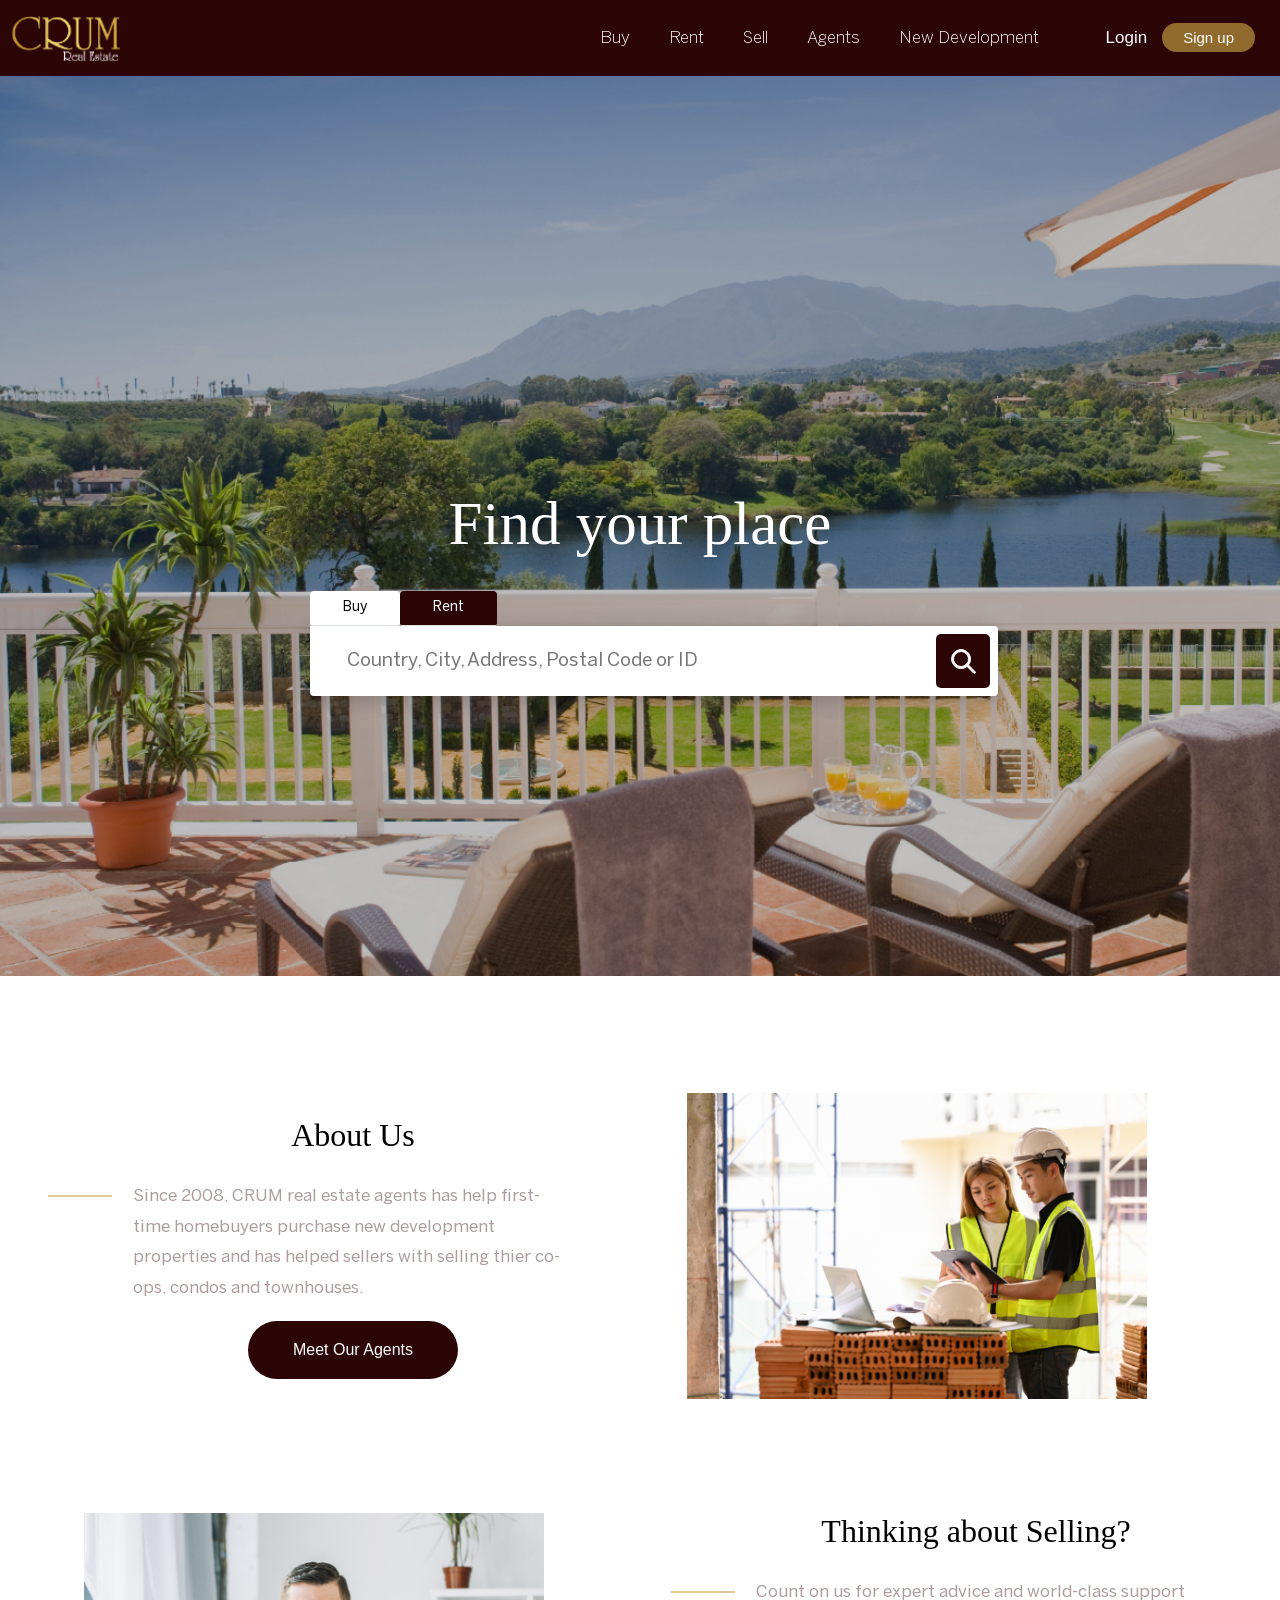
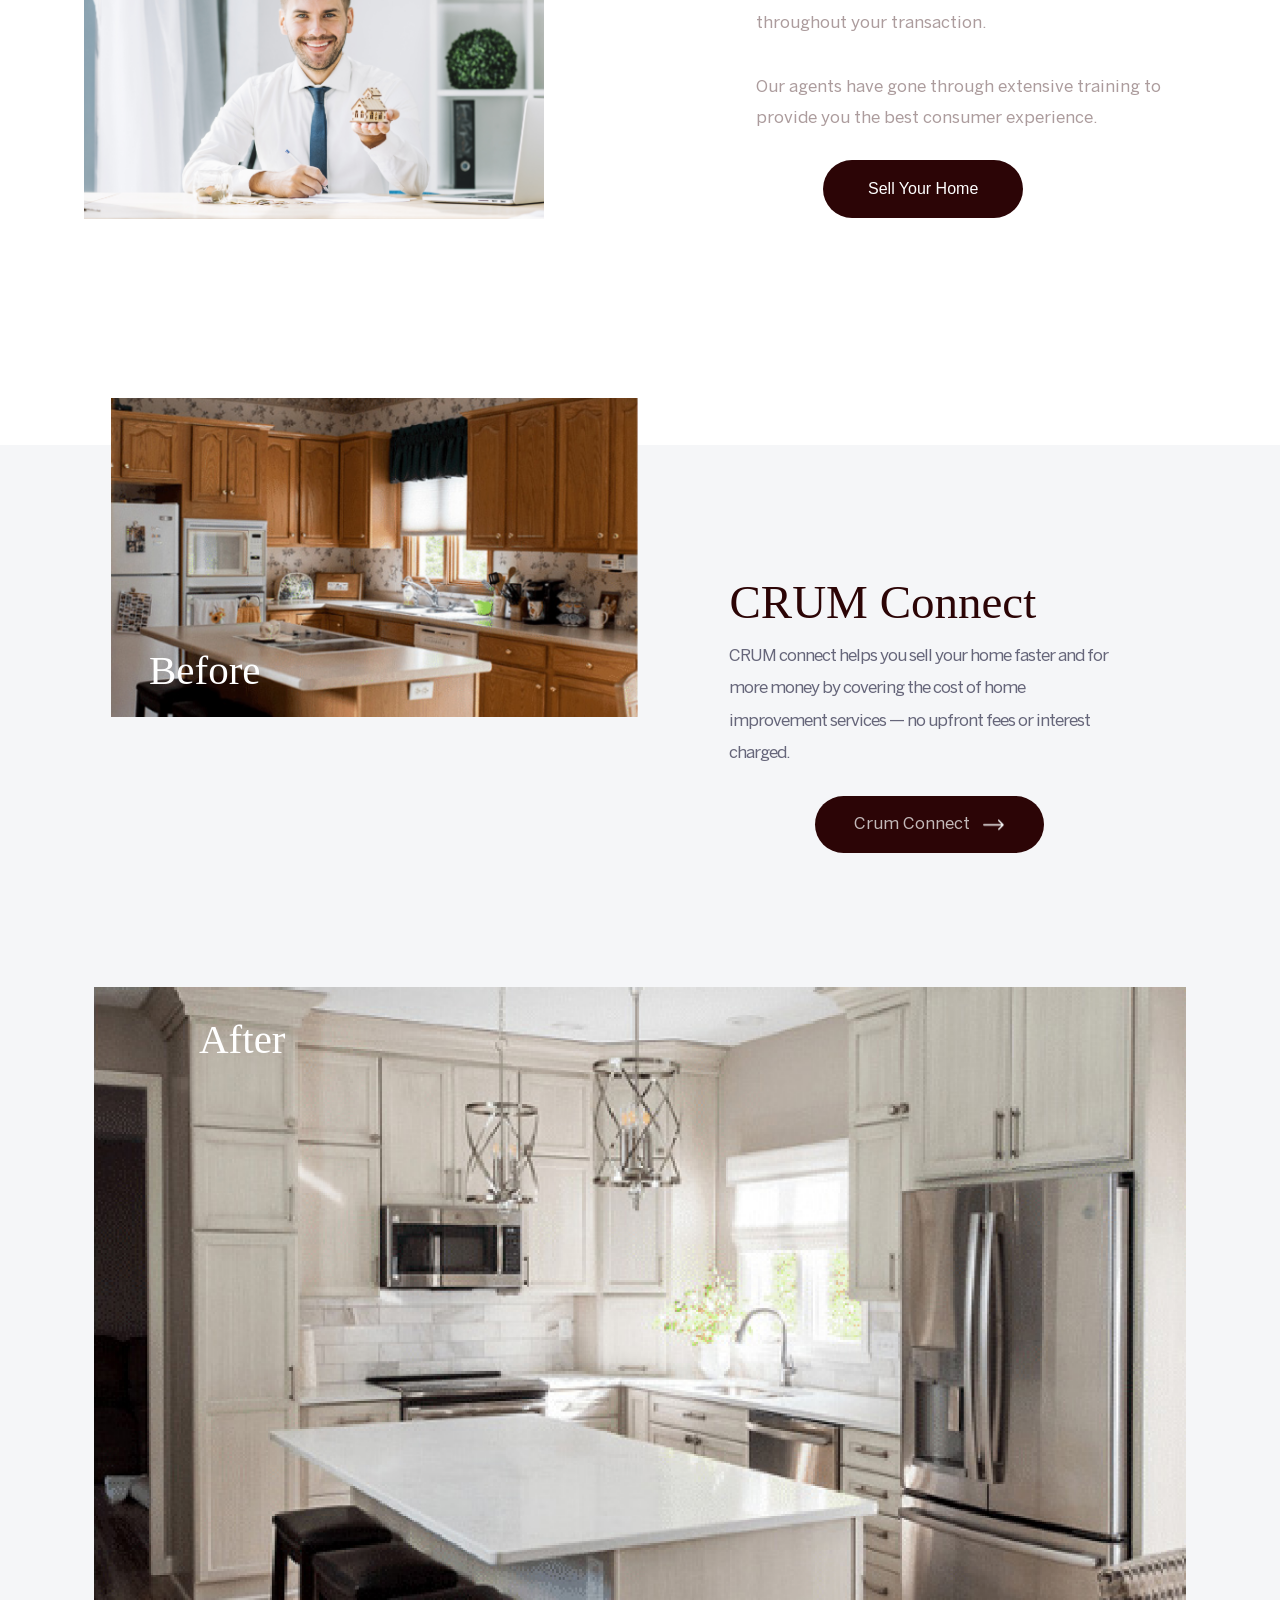
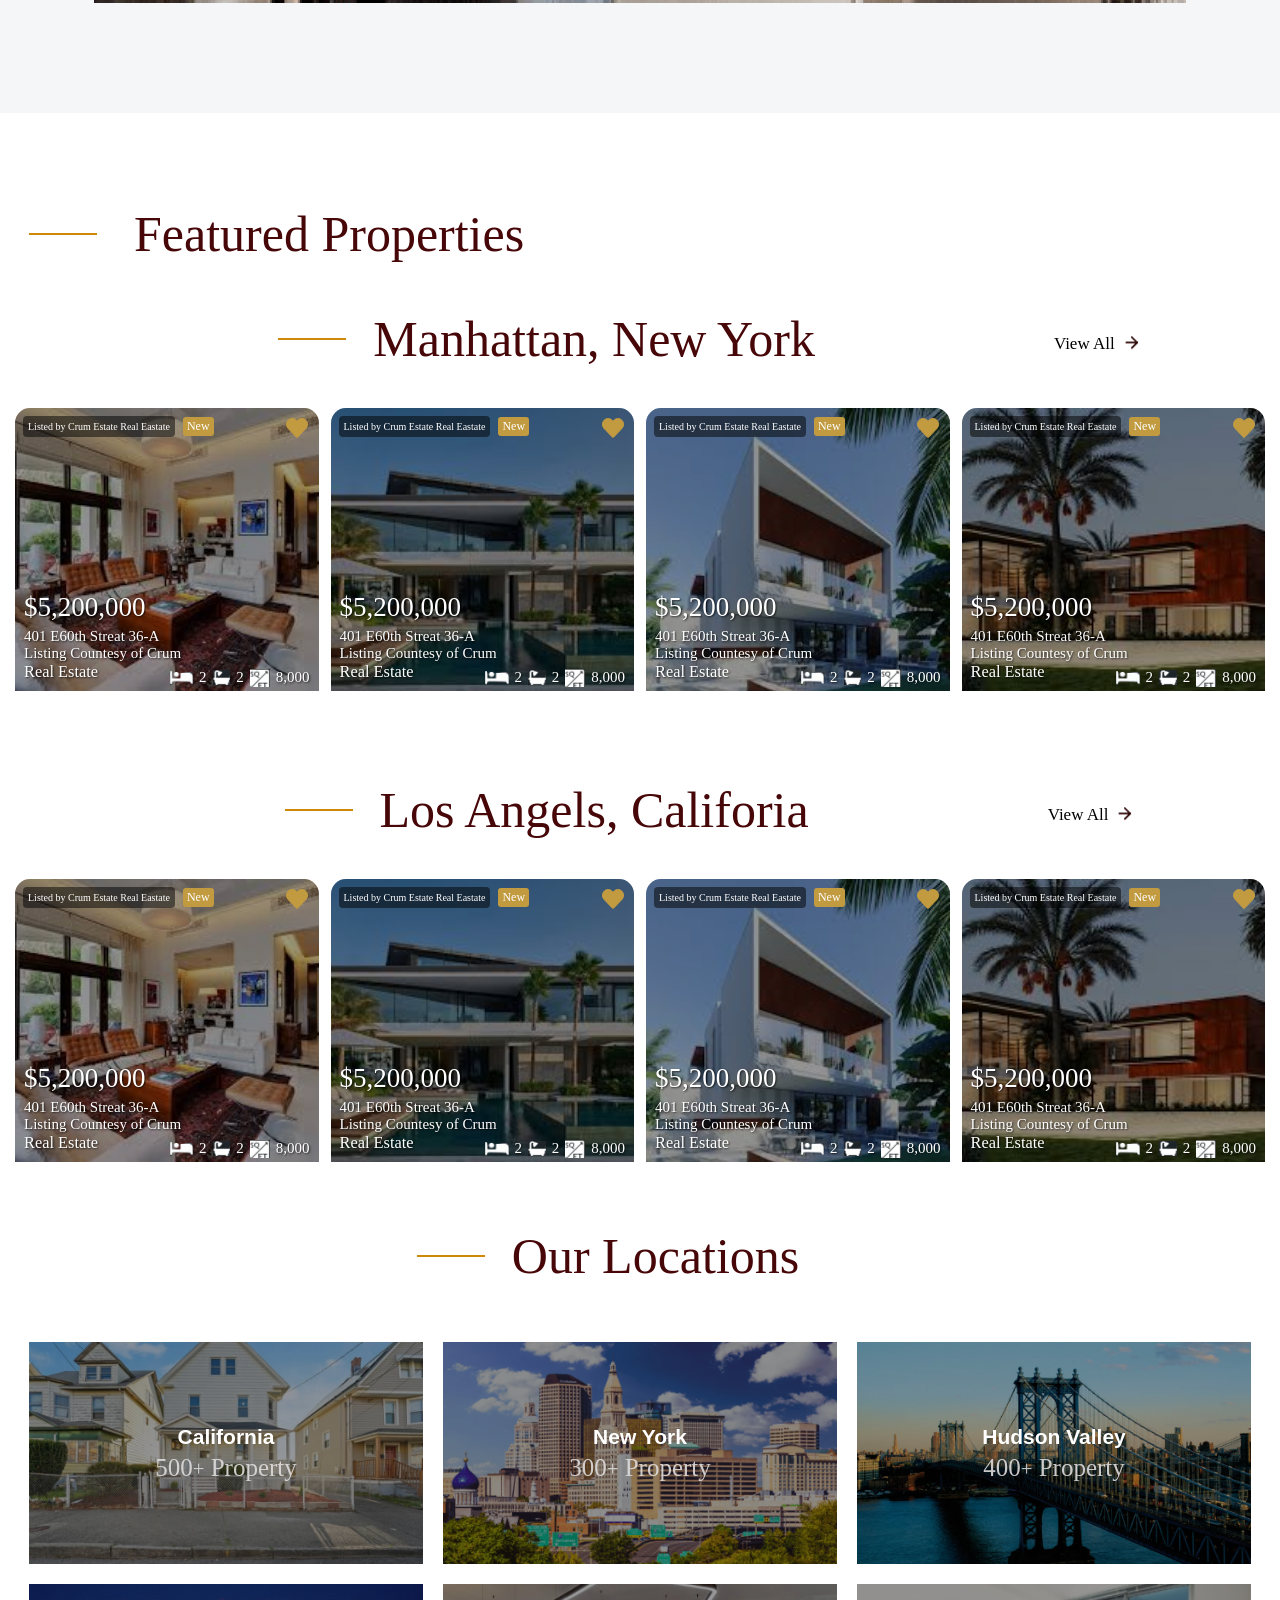
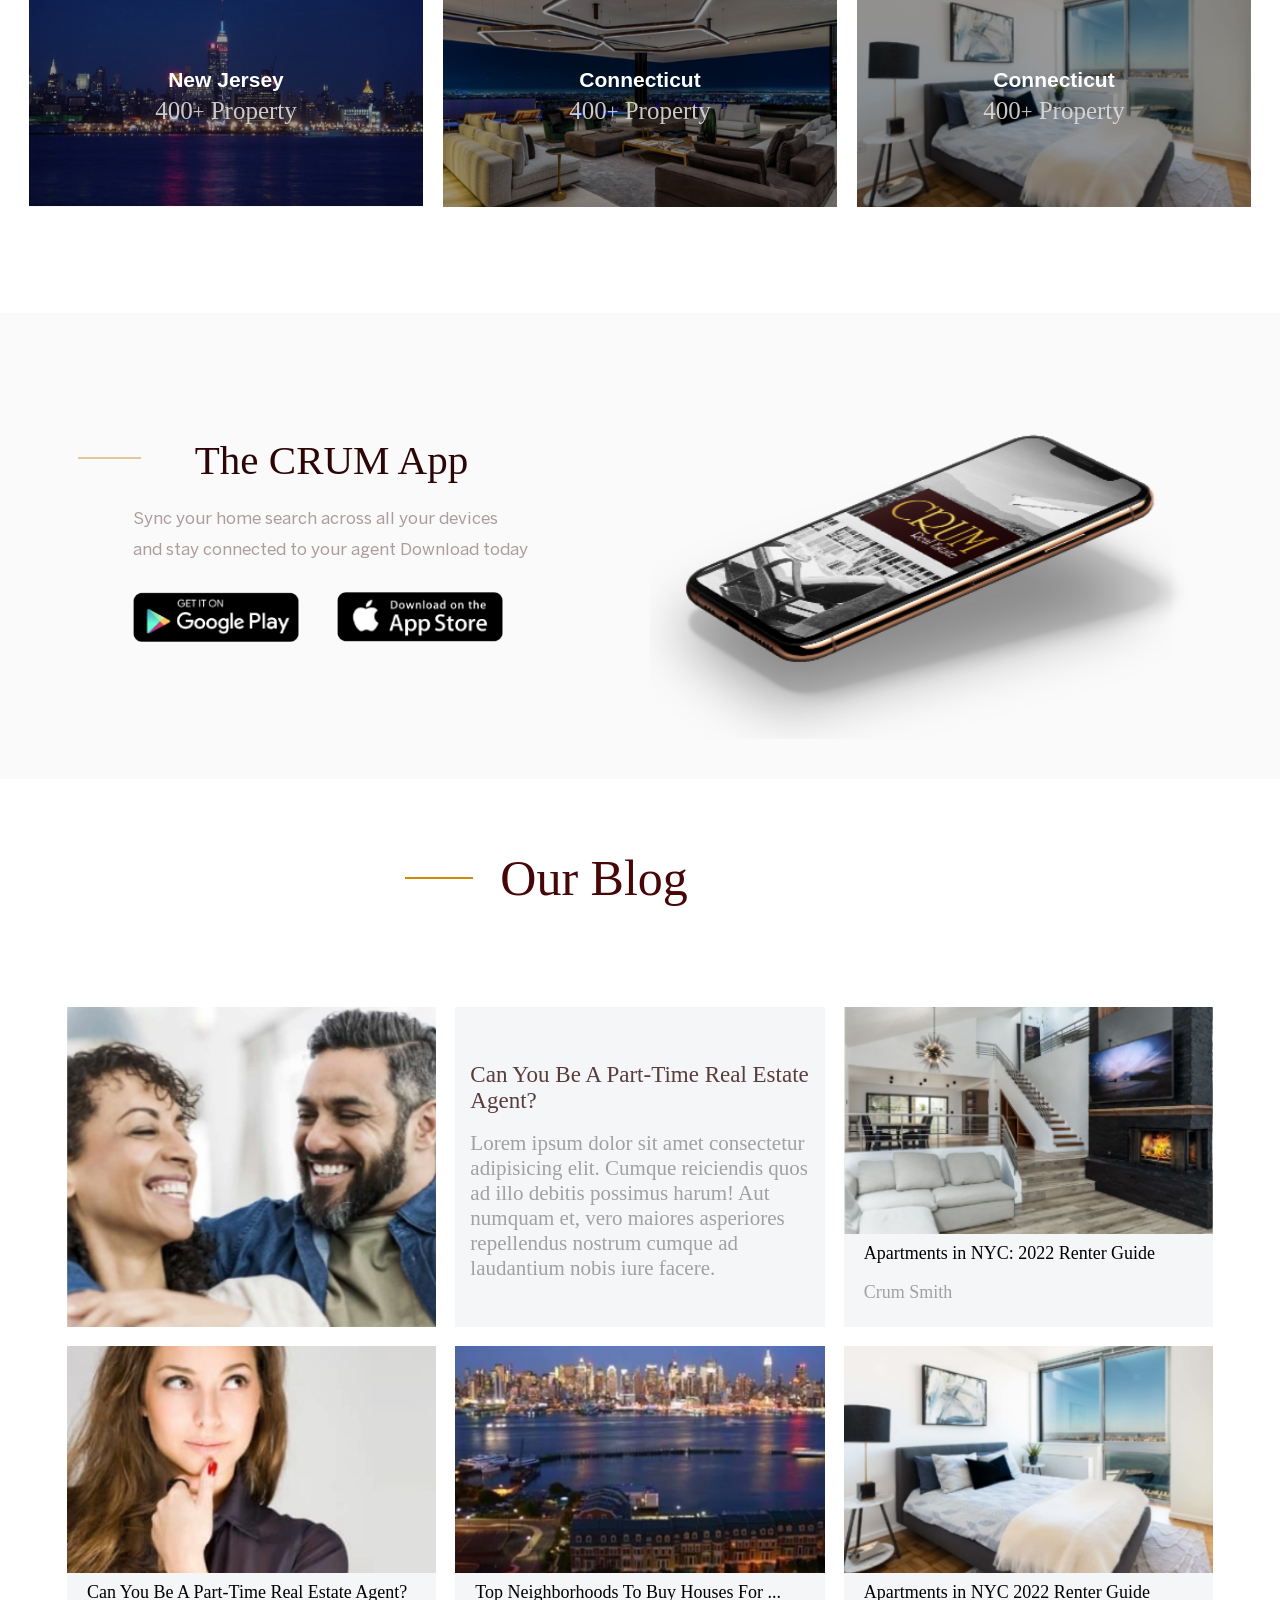
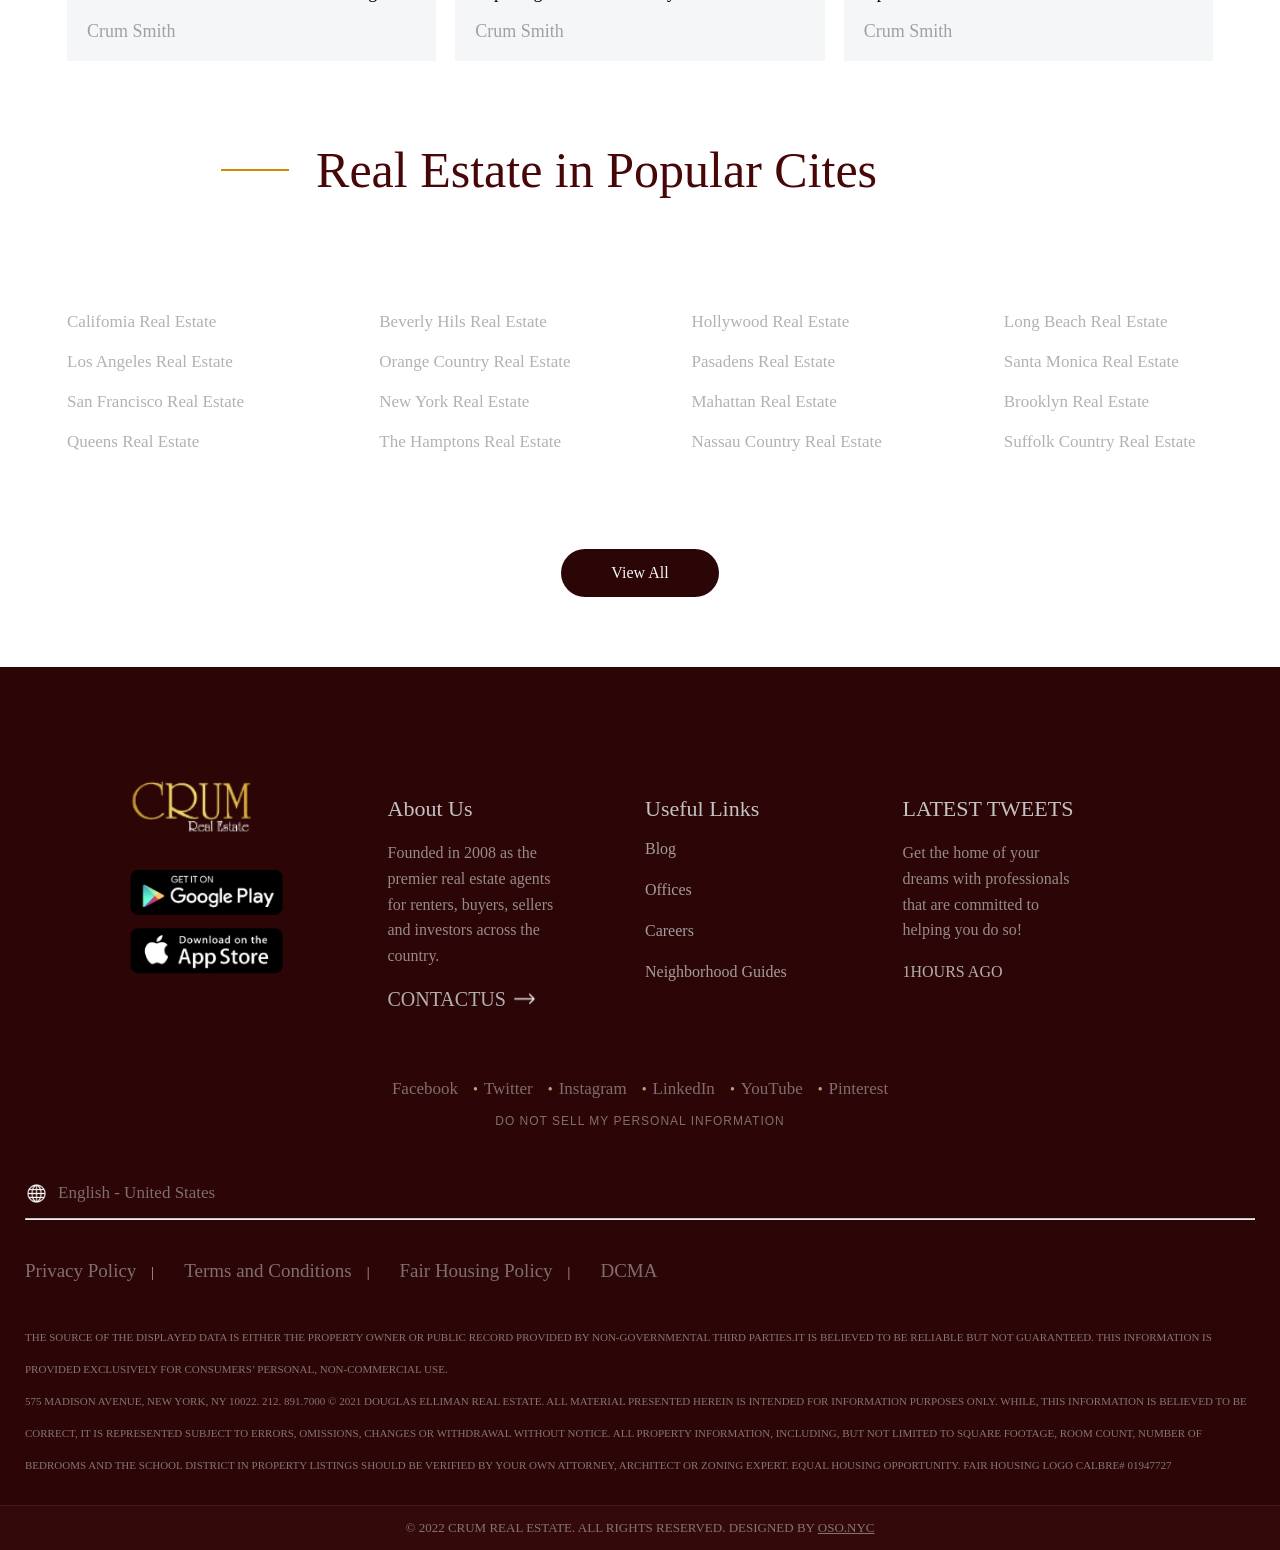
==== commit f79f0ab7: "update design" ====
--- a/index.html
+++ b/index.html
@@ -707,7 +707,7 @@
  <!-- Popular Cites -->
       <div class="sub-heading-group real-estate-popular-cites">
       <div class="left-side">
-        <span class="gold-line-left"></span>
+        <span class="gold-line-left real-sub"></span>
         <h2 class="main-title">Real Estate in Popular Cites</h2>
       </div>
       <a href="#" class="view-all" style="visibility: hidden;">View All <span class="arrow-icon"><img src="images/vewiArrow.png" alt=""></span></a>
--- a/style.css
+++ b/style.css
@@ -121,11 +121,11 @@
 }
 
 .logo {
-  width: 96px;
+  width: 112px;
 }
 
 .nav-container {
-  max-width: 1507px;
+  max-width: 1491px;
   margin: auto;
   display: flex;
   justify-content: space-between;
@@ -139,20 +139,21 @@
   align-items: center;
   gap: 67px;
   font-size: 18px;
-  padding-right: 9px;
+  padding-right: 15px;
 }
 
 .navbar-ul {
   display: flex;
-  gap: 36px;
+  gap: 39px;
   list-style: none;
 }
 
 .navbar-a {
   text-decoration: none;
   color: #fff;
-  font-size: 15px;
+  font-size: 17px;
   font-family: "BentonSans";
+  font-weight: 100;
 }
 
 .navbar-a:hover {
@@ -170,7 +171,9 @@
   color: #fff;
   border: none;
   font-family: sans-serif;
-  font-size: 15px;
+  font-size: 17px;
+  font-weight: 100;
+  cursor: pointer;
 }
 
 .login-btn:hover {
@@ -187,12 +190,14 @@
   text-align: center;
   align-items: center;
   font-size: 15px;
+  cursor: pointer;
 }
 
 .signup-btn:hover {
   background: #fff;
   color: black;
 }
+
 .menu-icon path {
   stroke: #fff;
 }
@@ -214,7 +219,7 @@
 .inputDiv {
   margin-top: -2px;
   margin-left: 0px;
-  margin-right: -10px;
+  margin-right: -28px;
 }
 
 .hero-content {
@@ -223,13 +228,14 @@
   color: #fff;
   text-align: center;
   font-weight: 200;
-  font-size: 56px;
+  font-size: 61px;
   margin: 18px;
 }
 
 .search-bar {
   margin: 2rem 0;
 }
+
 
 .buy-btn {
   background: #fff;
@@ -252,7 +258,7 @@
 }
 
 .hero-wrapper {
-  width: 602px;
+  width: 660px;
   margin: 116px auto 0px;
   display: flex;
   flex-direction: column;
@@ -263,7 +269,7 @@
   display: flex;
   align-items: center;
   background-color: #fff;
-  padding: 8px 7px;
+  padding: 11px 15px;
   border-radius: 4px;
   border-top-left-radius: 0px;
   box-shadow: 0 4px 20px rgba(0, 0, 0, 0.2);
@@ -273,7 +279,7 @@
   width: 100%;
   border: none;
   padding: 10px 22px;
-  font-size: 16px;
+  font-size: 19px;
   outline: none;
   font-family: BentonSans;
   background: transparent;
@@ -283,8 +289,8 @@
 .search-btn {
   background: #2c0506;
   border: none;
-  width: 48px;
-  height: 48px;
+  width: 54px;
+  height: 54px;
   border-radius: 5px;
   display: flex;
   justify-content: center;
@@ -292,6 +298,7 @@
   cursor: pointer;
   flex-shrink: 0;
   transition: background 0.3s ease;
+  margin: -3px -7px;
 }
 
 .search-btn:hover {
@@ -304,7 +311,7 @@
 
 .buy-btn,
 .rent-btn {
-  padding: 8px 25px;
+  padding: 10px 33px;
   border: none;
   border-bottom-left-radius: 2px;
   border-bottom-right-radius: 2px;
@@ -312,12 +319,12 @@
   border-top-right-radius: 4px;
   border-bottom: 1px solid #dadfe2;
   cursor: pointer;
-  font-weight: 100;
+  font-weight: 400;
 }
 
 /* Main Section */
 .container {
-  max-width: 845px;
+  max-width: 1014px;
   margin: 70px auto;
 }
 
@@ -331,10 +338,11 @@
   gap: 103px;
   align-items: center;
   margin-top: 77px;
+  padding: 40px 0;
 }
 
 .about-para {
-  font-size: 14px;
+  font-size: 17px;
   color: #ac9c9d;
   line-height: 1.8;
   font-family: "BentonSans";
@@ -343,17 +351,18 @@
 .about-para::before {
   content: "";
   position: absolute;
-  width: 60px;
+  width: 64px;
   height: 2px;
   background: #dfc99a;
   top: 14px;
-  left: -80px;
+  left: -85px;
 }
 
 .about-us {
   text-align: center;
   font-weight: 100;
-  font-size: 28px;
+  font-size: 32px;
+  margin: 0 40px;
 }
 
 .about-content {
@@ -367,10 +376,10 @@
 
 .about-btn {
   background: #2c0506;
-  color: #A89898;
-  padding: 17px 36px;
+  color: #ffffff;
+  padding: 20px 45px;
   border-radius: 50px;
-  font-size: 15px;
+  font-size: 16px;
   border: none;
 }
 
@@ -382,21 +391,22 @@
 
 .main-section-image,
 .main-section-image2 {
-  width: 100%;
+  /* width: 100%; */
+  width: 460px;
 }
 
 .crum-app-image {
-  width: 519px;
+  width: 586px;
   height: auto;
   display: block;
 }
 
 .thinking {
-  max-width: 980px;
+  max-width: 1112px;
   margin: auto;
   display: grid;
   grid-template-columns: 1fr 1fr;
-  margin-bottom: 199px;
+  margin-bottom: 226px;
   gap: 130px;
 }
 
@@ -415,9 +425,13 @@
   display: flex;
   align-items: center;
   justify-content: center;
-  gap: 62px;
-  max-width: 1000px;
+  gap: 91px;
+  max-width: 1058px;
   margin: auto;
+}
+
+.about-container {
+    width: 440px;
 }
 
 .before-box,
@@ -429,19 +443,19 @@
 
 .before-box {
   flex: 1.2;
-  margin-top: -130px;
+  margin-top: -165px;
 }
 
 .before {
-  width: 95%;
+  width: 100%;
 }
 
 .befores {
   position: absolute;
   bottom: 27px;
-  left: 45px;
+  left: 38px;
   color: #fff;
-  font-size: 40px;
+  font-size: 41px;
   font-weight: 200;
 }
 
@@ -459,7 +473,7 @@
 }
 
 .afterImage {
-  width: 80%;
+  width: 91%;
 }
 
 .label {
@@ -475,7 +489,7 @@
   flex: 1;
   display: flex;
   flex-direction: column;
-  gap: 20px;
+  gap: 11px;
   position: relative;
   top: 30px;
   font-size: 30px;
@@ -484,15 +498,15 @@
 
 .connect-title {
   font-family: "Times New Roman", Times, serif;
-  font-size: 39px;
+  font-size: 47px;
   color: #2c0506;
   font-weight: 200;
 }
 
 .connect-desc {
   color: #66667a;
-  line-height: 1.7;
-  font-size: 16px;
+  line-height: 1.9;
+  font-size: 17px;
   max-width: 388px;
   font-family: "BentonSans";
   letter-spacing: -1px;
@@ -502,10 +516,10 @@
   background: #2c0506;
   color: #c3b9b9;
   border: none;
-  padding: 18px 34px;
+  padding: 20px 39px;
   border-radius: 30px;
   width: fit-content;
-  font-size: 15px;
+  font-size: 17px;
   cursor: pointer;
   transition: 0.3s;
   display: flex;
@@ -534,7 +548,8 @@
 }
 
 .connect-cta-div {
-  padding-left: 54px;
+  padding-left: 86px;
+  margin: 16px 0;
 }
 
 .connect-cta:hover {
@@ -543,7 +558,7 @@
 
 /* Featured Propperties */
 .featured-container {
-  max-width: 1317px;
+  max-width: 1517px;
   margin: auto;
 }
 
@@ -590,28 +605,29 @@
   display: flex;
   align-items: center;
   gap: 10px;
-  font-size: 20px;
+  /* font-size: 25px; */
   font-weight: 200;
-  margin-top: 81px;
-  margin-left: 17px;
+  margin-top: 92px;
+  margin-left: 29px;
 }
 
 .main-title {
   font-weight: 500;
   font-family: "Times New Roman", Times, serif;
-  font-size: 36px;
+  font-size: 50px;
   color: #470608;
   padding-left: 27px;
   margin-bottom: 30px;
 }
 
+
 .sub-heading-group {
   display: flex;
   justify-content: center;
   align-items: center;
   font-weight: 200;
-  margin-top: 14px;
-  margin-left: -160px;
+  margin-top: 17px;
+  margin-left: -95px;
 }
 
 .our-location-gropu {
@@ -648,8 +664,8 @@
 .gold-line,
 .gold-line-left {
   display: inline-block;
-  width: 60px;
-  height: 1px;
+  width: 68px;
+  height: 2px;
   background: #cf8909;
   flex-shrink: 0;
   margin-top: -30px;
@@ -664,7 +680,7 @@
   gap: 8px;
   transition: color 0.3s ease;
   position: relative;
-  right: -242px;
+  right: -239px;
   top: -10px;
 }
 
@@ -688,7 +704,7 @@
 
 .properties-cards {
   font-family: "Times New Roman", Times, serif;
-  height: 245px;
+  height: 283px;
   overflow: hidden;
   position: relative;
   border-radius: 15px 15px 0 0;
@@ -769,7 +785,7 @@
 }
 
 .properties-price {
-  font-size: 24px;
+  font-size: 27px;
   line-height: 1.5;
   font-family: 100;
   font-family: "Times New Roman", Times, serif;
@@ -777,7 +793,7 @@
 
 .properties-address,
 .properties-listing {
-  font-size: 14px;
+  font-size: 15px;
   font-weight: 100;
 }
 
@@ -811,8 +827,13 @@
 .bath-icon,
 .width-icon {
   object-fit: cover;
-  width: 20px;
-  height: 13px;
+  width: 25px;
+  height: 15px;
+}
+
+
+.crum-about-container {
+  width: 397px;
 }
 
 .bed-span,
@@ -826,10 +847,11 @@
   display: grid;
   grid-template-columns: repeat(3, 1fr);
   gap: 20px;
-  max-width: 1294px;
-  margin:  auto;
+  max-width: 1464px;
+  margin: auto;
   padding: 29px;
 }
+
 .locations-card-image {
   width: 100%;
   position: relative;
@@ -858,31 +880,32 @@
 }
 
 .card-heading {
-  font-size: 20px;
+  font-size: 21px;
   margin-bottom: 5px;
   font-family: "Montserrat", sans-serif;
 }
 
 .card-text {
-  font-size: 21px;
+  font-size: 25px;
   opacity: 0.9;
   font-weight: 100;
   color: #dfdcdc;
   font-family: "Montserrat";
 }
+
 /* Crum App */
 .crum-app {
   display: flex;
-  gap: 33px;
+  gap: 38px;
 }
 
 .crumgoogle-app {
-   width: 132px;
+  width: 166px;
 }
 
 
 .crum-heading {
-   font-size: 37px;
+  font-size: 41px;
   margin-bottom: 20px;
   color: #2c0506;
 }
@@ -908,7 +931,7 @@
 
 /* Blog Container */
 .blog-container {
-  max-width: 1040px;
+  max-width: 1210px;
   margin-top: 38px;
   padding: 12px;
 }
@@ -927,12 +950,13 @@
 
 .thinking-btn {
   display: flex;
-  justify-content: center;
+  /* justify-content: center; */
+  margin: 0 67px;
 }
 
 .blog-card-image {
   width: 100%;
-  height: 200px;
+  height: 227px;
   overflow: hidden;
 }
 
@@ -945,41 +969,44 @@
 .blog-card-imags {
   width: 100%;
   object-fit: cover;
+  overflow: hidden;
 }
 
 .blog-excerpt {
   color: #a0a1a1;
-  font-size: 17px;
+  font-size: 21px;
 }
 
 .blog-image {
   width: 100%;
-  object-fit: contain;
+  object-fit: cover;
 }
 
 .blog-heading {
   margin-top: 40px;
-  margin-bottom: 7px;
+  margin-bottom: 17px;
   text-decoration: none;
   color: #5a3c3d;
   font-weight: 200;
-  font-size: 19px;
+  font-size: 23px;
 }
 
 .blog-content {
   padding: 15px;
 }
+
 .blog-tile,
 .blog-meta {
-  padding: 5px 20px;
-  font-size: 15px;
+  padding: 9px 20px;
+  font-size: 18px;
   font-weight: 200;
 }
 
 .about-para-crum::before {
-    top: 18px;
-    left: -62px;
-    width: 55px;
+  top: 21px;
+  left: -55px;
+  width: 63px;
+  height: 2px;
 }
 
 .blog-title {
@@ -989,6 +1016,7 @@
 
 .blog-meta {
   color: #a0a1a1;
+  margin-bottom: 10px;
 }
 
 /* Popular Cites */
@@ -1008,7 +1036,7 @@
 .popular-cites-link {
   color: #b2b2b2;
   text-decoration: none;
-  font-size: 15px;
+  font-size: 17px;
 }
 
 .view-a {
@@ -1052,19 +1080,19 @@
 }
 
 .footer-heading {
-  font-size: 20px;
+  font-size: 22px;
   margin-bottom: 18px;
   color: #c4c3c3;
   font-weight: 200;
 }
 
 .footer-para {
-  font-size: 15px;
+  font-size: 16px;
   opacity: 0.7;
   line-height: 1.6;
   margin-bottom: 80px;
   color: #c4c3c3;
-  width: 80%;
+  width: 73%;
 }
 
 .footer-links {
@@ -1078,6 +1106,7 @@
   color: #c4c3c3;
   opacity: 0.8;
   transition: opacity 0.3s;
+  font-size: 16px;
 }
 
 .footer-links a:hover {
@@ -1088,24 +1117,25 @@
 .footerLogo-links {
   display: flex;
   flex-direction: column;
-  width: 68%;
-  margin: 10px 0;
+  width: 62%;
+  margin: 13px 0;
 }
 
 .crum-logo {
   margin-bottom: 16px;
   margin-top: -20px;
+  width: 123px;
 }
 
 .sub-text {
-  font-size: 17px;
+  font-size: 20px;
   opacity: 0.9;
   color: #c4c3c3;
   margin-top: -60px;
 }
 
 .one-hour {
-  font-size: 12px;
+  font-size: 16px;
 }
 
 .socialIcon-container {
@@ -1113,7 +1143,7 @@
 }
 
 .main-footer {
-  max-width: 880px;
+  max-width: 1230px;
   margin: auto;
 }
 
@@ -1133,7 +1163,7 @@
 }
 
 .footers {
-  max-width: 1207px;
+  max-width: 1503px;
   font-size: 14px;
   margin-bottom: -26px;
   margin-top: 110px;
@@ -1141,13 +1171,13 @@
 
 .languge {
   font-family: "Times New Roman", Times, serif;
-  font-size: 16px;
+  font-size: 17px;
 }
 
 .social-links li a {
   color: #806e6f;
   text-decoration: none;
-  font-size: 14px;
+  font-size: 17px;
 }
 
 .social-links li:not(:last-child)::after {
@@ -1160,7 +1190,7 @@
   display: block;
   color: #806e6f;
   text-decoration: none;
-  font-size: 11px;
+  font-size: 12px;
   text-transform: uppercase;
   margin-top: 10px;
   font-family: sans-serif;
@@ -1203,7 +1233,7 @@
 .legal-menu li a {
   color: #806e6f;
   text-decoration: none;
-  font-size: 18px;
+  font-size: 19px;
   font-family: "Times New Roman", Times, serif;
 }
 
@@ -1215,11 +1245,11 @@
 }
 
 .popular-cites-container {
-  max-width: 1015px;
+  max-width: 1146px;
 }
 
 .disclaimer-text p {
-  font-size: 10px;
+  font-size: 11px;
   color: #857576;
   line-height: 2.9;
   text-transform: uppercase;
@@ -1252,9 +1282,9 @@
   background: #2c0506;
   text-decoration: none;
   color: #f5f6f8;
-  padding: 13px 45px;
+  padding: 15px 50px;
   border-radius: 30px;
-  font-size: 15px;
+  font-size: 16px;
   border: none;
 }
 
@@ -1267,105 +1297,422 @@
   border-top: 1px solid #401d1e;
 }
 
+@media (max-width: 1200px) {
+  .featured {
+  grid-template-columns: 1fr 1fr 1fr;
+}
+
+
+.main-section-container {
+  gap: 50px;
+}
+
+.about-para {
+  font-size: 17px;
+  color: #ac9c9d;
+  line-height: 1.8;
+  font-family: "BentonSans";
+}
+
+
+.about-para-crum::before {
+  top: 10px;
+}
+.nav-container {
+  max-width: 1176px;
+}
+
+  .logo {
+  width: 97px;
+}
+
+.navbar-a {
+  font-size: 15px;
+}
+
+
+.nav-btn {
+  padding-right: 19px;
+}
+
+
+.hero-content {
+  font-size: 56px;
+}
+
+
+.hero-wrapper {
+  width: 644px;
+}
+
+
+.heroInput {
+  font-size: 18px;
+}
+
+
+.inputDiv {
+  margin-right: 10px;
+}
+
+
+.search-btn {
+  width: 51px;
+  height: 51px;
+}
+
+
+.login-btn {
+  font-size: 15px;
+}
+
+.crum-app-contaner {
+  gap: 0;
+}
+
+  .container {
+  max-width: 739px;
+}
+
+
+.about-us {
+  text-align: center;
+  font-weight: 100;
+  font-size: 23px;
+}
+
+.about-para {
+  font-size: 15px;
+}
+
+
+.about-btn {
+  padding: 19px 34px;
+  font-size: 14px;
+}
+
+.main-section-image,
+.main-section-image2 {
+  width: 308px;
+}
+
+
+.thinking {
+  max-width: 912px;
+}
+
+
+.connect-top-grid {
+  max-width: 944px;
+}
+
+
+.connect-title {
+  font-size: 42px;
+}
+
+
+.connect-desc {
+  font-size: 15px;
+  letter-spacing: normal;
+}
+
+
+.connect-cta {
+  padding: 18px 30px;
+  font-size: 16px;
+}
+
+.afterImage {
+  width: 80%;
+}
+
+
+.main-title {
+  font-size: 36px;
+}
+
+
+.properties-cards {
+  height: 260px;
+}
+
+
+.properties-price {
+  font-size: 25px;
+}
+
+
+.bed-icon,
+.bath-icon,
+.width-icon {
+  object-fit: cover;
+  height: 13px;
+}
+
+.crum-heading {
+  text-align: start;
+  font-size: 26px;
+}
+
+
+.crumgoogle-app {
+  width: 147px;
+}
+
+
+.crum-app-image{
+  width: 460px;
+}
+
+.blog-container {
+  max-width: 1160px;
+}
+
+.blog-heading {
+  font-size: 21px;
+}
+
+
+.blog-excerpt {
+  font-size: 18px;
+}
+
+.popular-cites-container {
+max-width: 969px;
+}
+
+ .footers {
+  max-width: 1250px;
+}
+
+
+.popular-cites-link {
+  font-size: 16px;
+}
+
+
+.crum-logo {
+  width: 107px;
+}
+
+
+.footerLogo-links {
+  width: 67%;
+}
+
+
+.footer-heading {
+  font-size: 21px;
+}
+
+
+.footer-para {
+  font-size: 14px;
+}
+
+
+.sub-text {
+  font-size: 17px;
+}
+
+.footer-links a {
+  font-size: 15px;
+}
+
+
+.social-links li a {
+  font-size: 15px;
+}
+
+
+.personal-info-link {
+  font-size: 11px;
+}
+
+
+.main-footer {
+  max-width: 795px;
+  margin: auto;
+}
+
+
+.languge {
+  font-size: 16px;
+}
+
+
+.legal-menu li a {
+  font-size: 17px;
+}
+
+.disclaimer-text p {
+  font-size: 10px;
+}
+
+.popular-cites {
+  gap: 0px;
+}
+
+}
+
 
 @media (max-width: 992px) {
   .container {
-  max-width: 581px;
-}
-
-.about-us {
-  font-size: 25px;
-}
-
-.about-para {
-  font-size: 13px;
-}
-
-.about-btn {
-  padding: 15px 29px;
-}
-
-.thinking {
-  max-width: 694px;
-  gap: 43px;
-  margin-bottom: 116px;
-}
-
-.main-section-container {
-  gap: 24px;
-}
-.footers {
+    max-width: 581px;
+  }
+
+  .about-us {
+    font-size: 23px;
+  }
+
+  .about-para {
+    font-size: 13px;
+  }
+
+  .about-btn {
+    padding: 15px 17px;
+  }
+
+  .thinking {
+    max-width: 743px;
+    gap: 43px;
+    margin-bottom: 116px;
+  }
+
+  .main-section-container {
+    gap: 24px;
+  }
+
+  .footers {
     max-width: 901px;
-}
-
-.footer-content {
-  gap: 10px;
-  display: grid;
-  grid-template-columns: 1fr 1fr 1fr;
-}
-
-
-.before-box {
-  flex: 1.2;
-  margin-top: -224px;
-}
-
-.connect-top-grid {
-  max-width: 850px;
-  padding: 20px;
-}
-
-
-.connect-title {
-  font-size: 34px;
-}
-
-.connect-desc {
-  font-size: 15px;
-}
-
-
-.connect-cta {
-  padding: 15px 24px;
-  font-size: 15px;
-}
-
-.befores {
-  font-size: 37px;
-}
-
-.featured {
-  grid-template-columns: 1fr 1fr 1fr;
-}
-
-
-.view-all {
-  right: -132px;
-}
-
-.blog-card-container {
+  }
+
+  .footer-content {
+    gap: 10px;
+    display: grid;
+    grid-template-columns: 1fr 1fr 1fr;
+  }
+
+
+  .before-box {
+    flex: 1.2;
+    margin-top: -272px;
+  }
+
+  .connect-top-grid {
+    max-width: 850px;
+    padding: 20px;
+  }
+
+
+  .connect-title {
+    font-size: 34px;
+  }
+
+  .connect-desc {
+    font-size: 15px;
+  }
+
+
+  .connect-cta {
+    padding: 15px 24px;
+    font-size: 15px;
+  }
+
+  .befores {
+    font-size: 37px;
+  }
+
+  .featured {
+    grid-template-columns: 1fr 1fr;
+  }
+
+
+  .view-all {
+    right: -132px;
+  }
+
+  .blog-card-container {
+    grid-template-columns: 1fr 1fr;
+    padding: 0px;
+  }
+
+  .crum-app-image {
+    width: 337px;
+  }
+
+  .popular-cites {
+    grid-template-columns: 1fr 1fr 1fr;
+  }
+
+
+  .logo {
+    width: 83px;
+  }
+
+
+.heroInput {
+  font-size: 14px;
+}
+
+
+  .main-footer {
+    max-width: 580px;
+    margin: auto;
+  }
+
+
+.main-section-image,
+.main-section-image2 {
+  width: 304px;
+}
+
+.crum-app-image {
+    width: 270px;
+}
+
+
+.connect-cta-div {
+  padding-left: 53px;
+}
+
+
+.main-title {
+  font-size: 28px;
+}
+
+.locations-card-container {
   grid-template-columns: 1fr 1fr;
-  padding: 0px;
-}
+}
+
+
+.crumgoogle-app {
+  width: 146px;
+}
+
+.crum-app-contaner {
+  gap: 0;
+}
+
+.our-blog-group {
+  margin-left: 63px;
+}
+
+.blog-container {
+  max-width: 711px;
+}
+
+
+
+.about-container {
+    width: 336px;
+}
+
 
 .crum-app-image {
-    width: 337px;
-}
-
-.popular-cites {
-  grid-template-columns: 1fr 1fr 1fr;
-}
-
-
-.logo {
-  width: 83px;
-}
-
-.main-footer {
-  max-width: 740px;
-  margin: auto;
-}
-
+    width: 338px;
+}
 
 }
 
@@ -1374,9 +1721,21 @@
     display: none;
   }
 
+.crumgoogle-app {
+  width: 136px;
+}
+
+.crum-app-image {
+    width: 344px;
+}
+
+.real-sub {
+  display: none;
+}
+
   .menu-icon path {
-  stroke: #fff;
-}
+    stroke: #fff;
+  }
 
   .menu {
     display: block;
@@ -1386,237 +1745,290 @@
     width: 450px;
   }
 
-.hero-content {
-  font-size: 44px;
-  margin: 16px;
-}
+  .hero-content {
+    font-size: 42px;
+    margin: 16px;
+  }
+
   .container {
-  max-width: 401px;
-}
-
-.about-btn {
-  padding: 13px 23px;
-  font-size: 14px;
-}
-
-.main-section-container {
-  grid-template-columns: 1fr;
-}
-
-.thinking {
-  max-width: 424px;
-  grid-template-columns: 1fr;
-}
-
-
-.before-box {
-  flex: 1.2;
-  margin-top: -179px;
-}
-
-
-.connect-text-box {
-  margin-top: 51px;
-}
-
-
-.connect-title {
-  font-size: 32px;
-}
-
-
-.connect-desc {
-  font-size: 13px;
-}
-
-
-.connect-cta {
-  padding: 13px 17px;
-  font-size: 14px;
-}
-
-.main-title {
-  font-size: 32px;
-}
-
-.view-all {
-  right: -81px;
-}
-
-.featured {
-  grid-template-columns: 1fr 1fr;
-}
-
-.locations-card-container {
-  grid-template-columns: 1fr 1fr;
-}
-
-
-.crum-app-coontainer {
-  gap: 29px;
-}
-
-
-.about-para-crum::before {
+    max-width: 291px;
+  }
+
+  .about-btn {
+    padding: 13px 23px;
+    font-size: 14px;
+  }
+
+  .main-section-container {
+    grid-template-columns: 1fr;
+  }
+
+  .thinking {
+    max-width: 324px;
+    grid-template-columns: 1fr;
+  }
+
+
+  .before-box {
+    flex: 1.2;
+    margin-top: -278px;
+  }
+
+
+  .connect-text-box {
+    margin-top: 51px;
+  }
+
+
+  .connect-title {
+    font-size: 32px;
+  }
+
+
+  .connect-desc {
+    font-size: 13px;
+  }
+
+.popular-cites-container {
+  max-width: 451px;
+}
+
+  .connect-cta {
+    padding: 13px 17px;
+    font-size: 14px;
+  }
+
+  .main-title {
+    font-size: 32px;
+  }
+
+  .view-all {
+    right: -81px;
+  }
+
+  .featured {
+    grid-template-columns: 1fr 1fr;
+  }
+
+  .locations-card-container {
+    grid-template-columns: 1fr 1fr;
+  }
+
+
+  .crum-app-coontainer {
+    gap: 29px;
+  }
+
+
+  .about-para-crum::before {
     top: 13px;
-    left: 38px;
+    left: -27px;
     width: 53px;
-}
-
-
- .blog-container {
-  max-width: 542px;
-}
-
-
-.popular-cites {
-  grid-template-columns: 1fr 1fr;
-}
-
-.blog-heading {
-  margin-top: 18px;
-  font-size: 14px;
-}
-
-.blog-excerpt {
-  color: #a0a1a1;
-  font-size: 15px;
-}
-
-
-.real-estate-popular-cites {
-  margin-left: -110px;
-}
-
-.footers {
+  }
+
+
+  .blog-container {
+    max-width: 542px;
+  }
+
+
+  .popular-cites {
+    grid-template-columns: 1fr 1fr;
+  }
+
+  .blog-heading {
+    margin-top: 18px;
+    font-size: 14px;
+  }
+
+  .blog-excerpt {
+    color: #a0a1a1;
+    font-size: 15px;
+  }
+
+
+  .real-estate-popular-cites {
+    margin-left: -110px;
+  }
+
+  .footers {
     max-width: 681px;
-}
-
-.footer-content {
-  display: grid;
-  grid-template-columns: 1fr 1fr;
-}
-
-.main-footer {
-  max-width: 490px;
-  margin: auto;
-}
+  }
+
+  .footer-content {
+    display: grid;
+    grid-template-columns: 1fr 1fr;
+  }
+
+  .main-footer {
+    max-width: 490px;
+    margin: auto;
+  }
+
+   .befores {
+    font-size: 30px;
+  }
 
 }
 
 @media (max-width: 600px) {
   .container {
-  max-width: 224px;
-}
-
-
-
-.footerLogo-links {
-  width: 53%;
-}
-
-
-.main-footer {
-  max-width: 350px;
-  margin: auto;
-}
-
-
-.legal-menu li a {
-  font-size: 12px;
-}
-
-
-.footers {
+    max-width: 254px;
+  }
+
+
+
+  .footerLogo-links {
+    width: 45%;
+  }
+
+
+  .main-footer {
+    max-width: 350px;
+    margin: auto;
+  }
+
+
+  .legal-menu li a {
+    font-size: 12px;
+  }
+
+
+  .footers {
     max-width: 674px;
-}
-
-.thinking {
-  max-width: 258px;
-  grid-template-columns: 1fr;
-}
-
-.connect-top-grid {
-  display: flex;
-  flex-direction: column;
-}
-
-.before-box {
-  flex: 1.2;
-  margin-top: -67px;
-}
-
-.connect-text-box {
-  margin-top: 33px;
-}
-
-.connect-title {
-  font-size: 31px;
-}
-
-
-.connect-desc {
-  font-size: 13px;
-}
-
-.connect-cta {
-  padding: 13px 14px;
-  font-size: 14px;
-}
-
-
-.main-title {
-  font-size: 23px;
-}
-
-
-.view-all {
-  right: -58px;
-  font-size: 11px;
-}
-
-
-.featured {
-  grid-template-columns: 1fr;
-}
-
-
-.locations-card-container {
-  grid-template-columns: 1fr;
-}
-
-.crum-apps {
-  max-width: 320px;
-}
-
-.about-para-crum::before {
-    left: 21px;
-}
-
-.blog-card-container {
-  grid-template-columns: 1fr;
-  padding: 0px;
-}
-
- .blog-container {
-  max-width: 334px;
-}
-
-.popular-cites-container {
-  max-width: 360px;
-}
-
-
-.footer-content {
-  display: grid;
-  grid-template-columns: 1fr;
-}
-
-.footer-content {
-  margin: 68px 80px;
-}
-
-
+  }
+
+  .thinking {
+    max-width: 258px;
+    grid-template-columns: 1fr;
+  }
+
+  .connect-top-grid {
+    display: flex;
+    flex-direction: column;
+  }
+
+  .before-box {
+    flex: 1.2;
+    margin-top: -67px;
+  }
+
+  .connect-text-box {
+    margin-top: 33px;
+  }
+
+  .connect-title {
+    font-size: 31px;
+  }
+
+
+  .connect-desc {
+    font-size: 13px;
+  }
+
+  .connect-cta {
+    padding: 16px 23px;
+    font-size: 14px;
+  }
+
+
+  .main-title {
+    font-size: 23px;
+  }
+
+
+  .view-all {
+    right: -58px;
+    font-size: 11px;
+  }
+
+
+  .featured {
+    grid-template-columns: 1fr;
+  }
+
+
+  .locations-card-container {
+    grid-template-columns: 1fr;
+  }
+
+  .crum-apps {
+    max-width: 320px;
+  }
+
+  .about-para-crum::before {
+    left: -29px;
+  }
+
+  .blog-card-container {
+    grid-template-columns: 1fr;
+    padding: 0px;
+  }
+
+  .blog-container {
+    max-width: 334px;
+  }
+
+  .popular-cites-container {
+    max-width: 360px;
+  }
+
+
+  .footer-content {
+    display: grid;
+    grid-template-columns: 1fr;
+  }
+
+  .footer-content {
+    margin: 68px 80px;
+  }
+
+.about-btn {
+    padding: 13px 23px;
+    font-size: 11px;
+  }
+  .about-container {
+    width: 247px;
+}
+
+
+.thinking-btn {
+  display: flex;
+  margin: 0 58px;
+}
+
+
+  .about-us {
+    font-size: 17px;
+  }
+
+
+.after-title {
+  font-size: 30px;
+  top: 231px;
+  left: 41px;
+}
+
+.crum-heading {
+  font-size: 24px;
+}
+
+
+.crumgoogle-app {
+  width: 125px;
+}
+
+
+.crum-app-image {
+    width: 335px;
+}
+
+  .real-estate-popular-cites {
+    margin-left: -31px;
+  }
+.real-sub {
+  display: none;
+}
 
 }
 
@@ -1626,30 +2038,39 @@
   }
 
   .menu-icon path {
-  stroke: #fff;
-}
-
-.hero-wrapper {
-  width: 350px;
-}
-
-.hero-content {
-  font-size: 35px;
-}
-
-.sub-heading-group {
+    stroke: #fff;
+  }
+
+  .hero-wrapper {
+    width: 350px;
+  }
+
+  .hero-content {
+    font-size: 35px;
+  }
+
+  .sub-heading-group {
+    margin-left: 0px;
+  }
+
+
+  .view-all {
+    right: -21px;
+    font-size: 9px;
+  }
+
+
+ 
+.popular-cites-link {
+  font-size: 14px;
+}
+
+
+  .about-para::before {
+    display: none;
+  }
+.thinkings {
   margin-left: 0px;
-}
-
-
-.view-all {
-  right: -21px;
-  font-size: 9px;
-}
-
-
-.real-estate-popular-cites {
-  margin-left: -54px;
 }
 
 }
@@ -1660,216 +2081,223 @@
   }
 
   .menu-icon path {
-  stroke: #fff;
-}
-
-.hero-wrapper {
-  width: 300px;
-}
-
-.hero-content {
-  font-size: 32px;
-}
-
- .about-main-container {
-  max-width: 189px;
-}
-
-
-.about-btn {
-  padding: 11px 16px;
-  font-size: 12px;
-}
-
-.main-section-image,
-.main-section-image2 {
-  width: 219px;
-}
-
-.footer-column {
-  flex: 1;
-  min-width: 190px;
-}
-
-.about-us {
-  font-size: 19px;
-}
-
-.footers {
-  max-width: 404px;
-  margin: auto;
-}
-
-.about-para {
-  font-size: 11px;
-}
-
-.connect-top-grid {
-  display: flex;
-  flex-direction: column;
-}
-
-.before-box {
-  flex: 1.2;
-  margin-top: -76px;
-}
-
-.befores {
-  font-size: 29px;
-}
-
-.connect-text-box {
-  margin-top: -17px;
-}
-
-.connect-title {
-  font-size: 30px;
-}
-
-.connect-cta {
-  padding: 12px 16px;
-  font-size: 15px;
-}
-
-.connect-desc {
-  font-size: 12px;
-}
-
-
-.after-title {
-  font-size: 27px;
-  top: 220px;
-  left: 25px;
-}
-
-.main-title {
-  font-size: 18px;
-}
-
-
-.view-all {
-  right: -9px;
-  font-size: 7px;
-}
-
-.card-heading {
-  font-size: 18px;
-}
-
-
-.card-text {
-  font-size: 20px;
-}
-
-.about-para-crum::before {
+    stroke: #fff;
+  }
+
+  .hero-wrapper {
+    width: 300px;
+  }
+
+  .hero-content {
+    font-size: 32px;
+  }
+
+  .about-main-container {
+    max-width: 189px;
+  }
+
+
+  .about-btn {
+    padding: 11px 16px;
+    font-size: 12px;
+  }
+
+  .main-section-image,
+  .main-section-image2 {
+    width: 249px;
+  }
+
+  .footer-column {
+    flex: 1;
+    min-width: 190px;
+  }
+
+  .about-us {
+    font-size: 18px;
+  }
+
+  .footers {
+    max-width: 404px;
+    margin: auto;
+  }
+
+  .about-para {
+    font-size: 11px;
+  }
+
+  .connect-top-grid {
+    display: flex;
+    flex-direction: column;
+  }
+
+  .before-box {
+    flex: 1.2;
+    margin-top: -76px;
+  }
+
+  .befores {
+    font-size: 29px;
+  }
+
+  .connect-text-box {
+    margin-top: -17px;
+  }
+
+  .connect-title {
+    font-size: 30px;
+  }
+
+  .connect-cta {
+    padding: 12px 16px;
+    font-size: 15px;
+  }
+
+  .connect-desc {
+    font-size: 12px;
+  }
+
+
+  .after-title {
+    font-size: 27px;
+    top: 220px;
+    left: 25px;
+  }
+
+  .main-title {
+    font-size: 18px;
+  }
+
+
+  .view-all {
+    right: -9px;
+    font-size: 7px;
+  }
+
+  .card-heading {
+    font-size: 18px;
+  }
+
+
+  .card-text {
+    font-size: 20px;
+  }
+
+  .about-para-crum::before {
     display: none;
-}
-
-.crum-heading {
-  font-size: 22px;
-}
-
-.crumgoogle-app {
-   width: 116px;
-}
-
-.crum-app {
-  display: flex;
-  gap: 22px;
-}
-
-.crum-app-image {
-  width: 285px;
-}
-
-.blog-titles {
-  font-size: 27px;
-}
-
-.blog-divder {
-  width: 50x;
-}
-
-
-.blog-card-container {
-  grid-template-columns: 1fr;
-  padding: 0px;
-}
-
-.blog-heading {
-  margin-top: 15px;
-  font-size: 15px;
-}
-
-.blog-excerpt {
-  font-size: 14px;
-}
-
-.our-location-gropu {
-  margin-left: 28px;
-  margin-bottom: -2px;
-  margin-top: -35px;
-}
-
-.location-divider {
-  width: 50px;
-}
-.gold-line-left {
-  visibility: hidden;
-}
-
-.location-title {
-  font-size: 25px;
-}
-
-.los-angeles {
-  margin-top: -31px;
-}
-
-.los {
-  width: 50px;
-}
-
-.los-title {
-  font-size: 20px;
-}
-
-.about-para::before {
-  width: 43px;
-  top: 8px;
-  left: -56px;
-}
-
-
-.logo {
-  width: 71px;
-}
-
-.crum-apps {
-  width: 259px;
-}
-
-.crum-app-contaner {
-  width: 245px;
-}
-
-.popular-cites {
-  grid-template-columns: 1fr;
-}
-
-.popular-cites-container {
-  max-width: 180px;
-}
-
-.crum-logo {
-  width: 90px;
-}
-
-.main-footer {
-  max-width: 270px;
-  margin: auto;
-}
-
-
-
+  }
+
+  .crum-heading {
+    font-size: 22px;
+  }
+
+  .crumgoogle-app {
+    width: 116px;
+  }
+
+  .crum-app {
+    display: flex;
+    gap: 22px;
+  }
+
+  .crum-app-image {
+    width: 285px;
+  }
+
+  .blog-titles {
+    font-size: 27px;
+  }
+
+  .blog-divder {
+    width: 50x;
+  }
+
+
+  .blog-card-container {
+    grid-template-columns: 1fr;
+    padding: 0px;
+  }
+
+  .blog-heading {
+    margin-top: 15px;
+    font-size: 15px;
+  }
+
+  .blog-excerpt {
+    font-size: 14px;
+  }
+
+  .our-location-gropu {
+    margin-left: 28px;
+    margin-bottom: -2px;
+    margin-top: -35px;
+  }
+
+  .location-divider {
+    width: 50px;
+  }
+
+  .gold-line-left {
+    visibility: hidden;
+  }
+
+  .location-title {
+    font-size: 25px;
+  }
+
+  .los-angeles {
+    margin-top: -31px;
+  }
+
+  .los {
+    width: 50px;
+  }
+
+  .los-title {
+    font-size: 20px;
+  }
+
+  .about-para::before {
+    width: 43px;
+    top: 8px;
+    left: -56px;
+  }
+
+
+  .logo {
+    width: 71px;
+  }
+
+  .crum-apps {
+    width: 259px;
+  }
+
+  .crum-app-contaner {
+    width: 245px;
+  }
+
+  .popular-cites {
+    grid-template-columns: 1fr;
+  }
+
+  .popular-cites-container {
+    max-width: 180px;
+  }
+
+  .crum-logo {
+    width: 80px;
+  }
+
+  .main-footer {
+    max-width: 270px;
+    margin: auto;
+  }
+
+  .footerLogo-links {
+    width: 59%;
+  }
+
+
+  .main-section-container {
+    gap: 35px;
+  }
 }
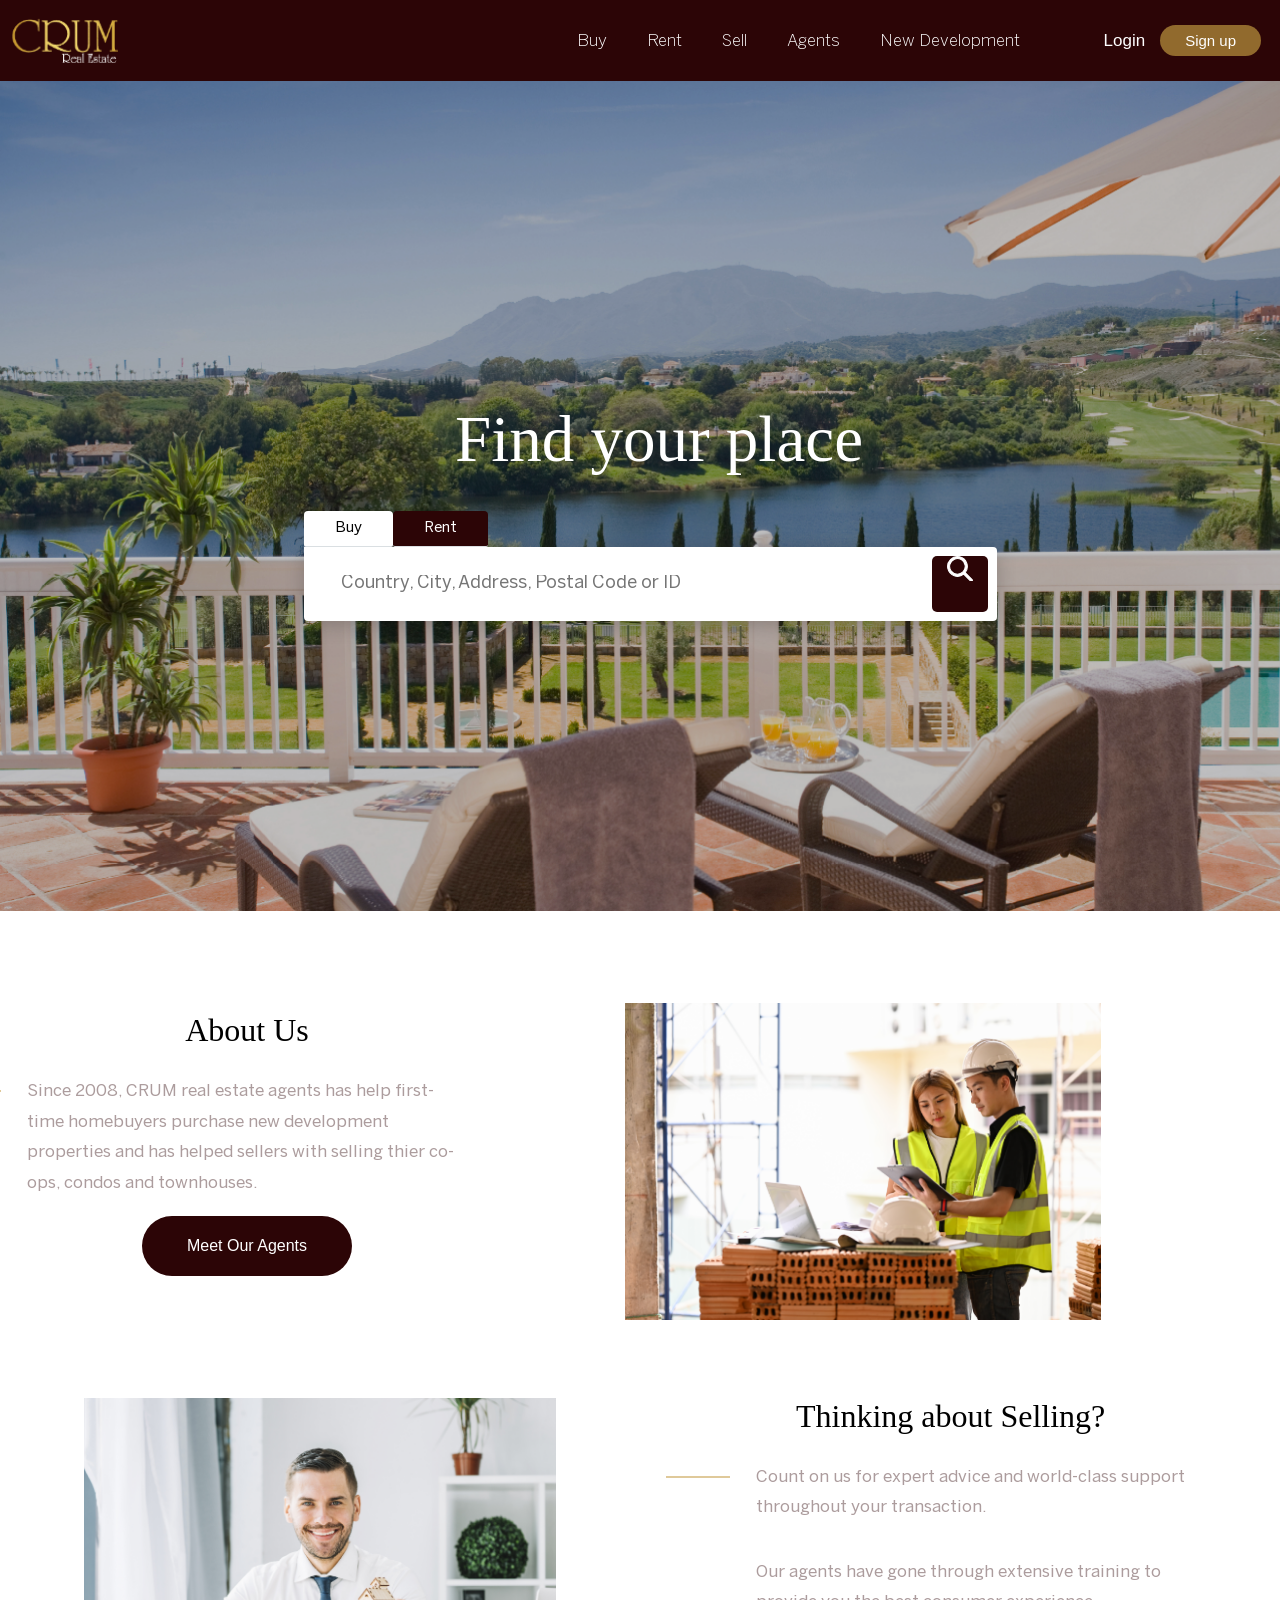
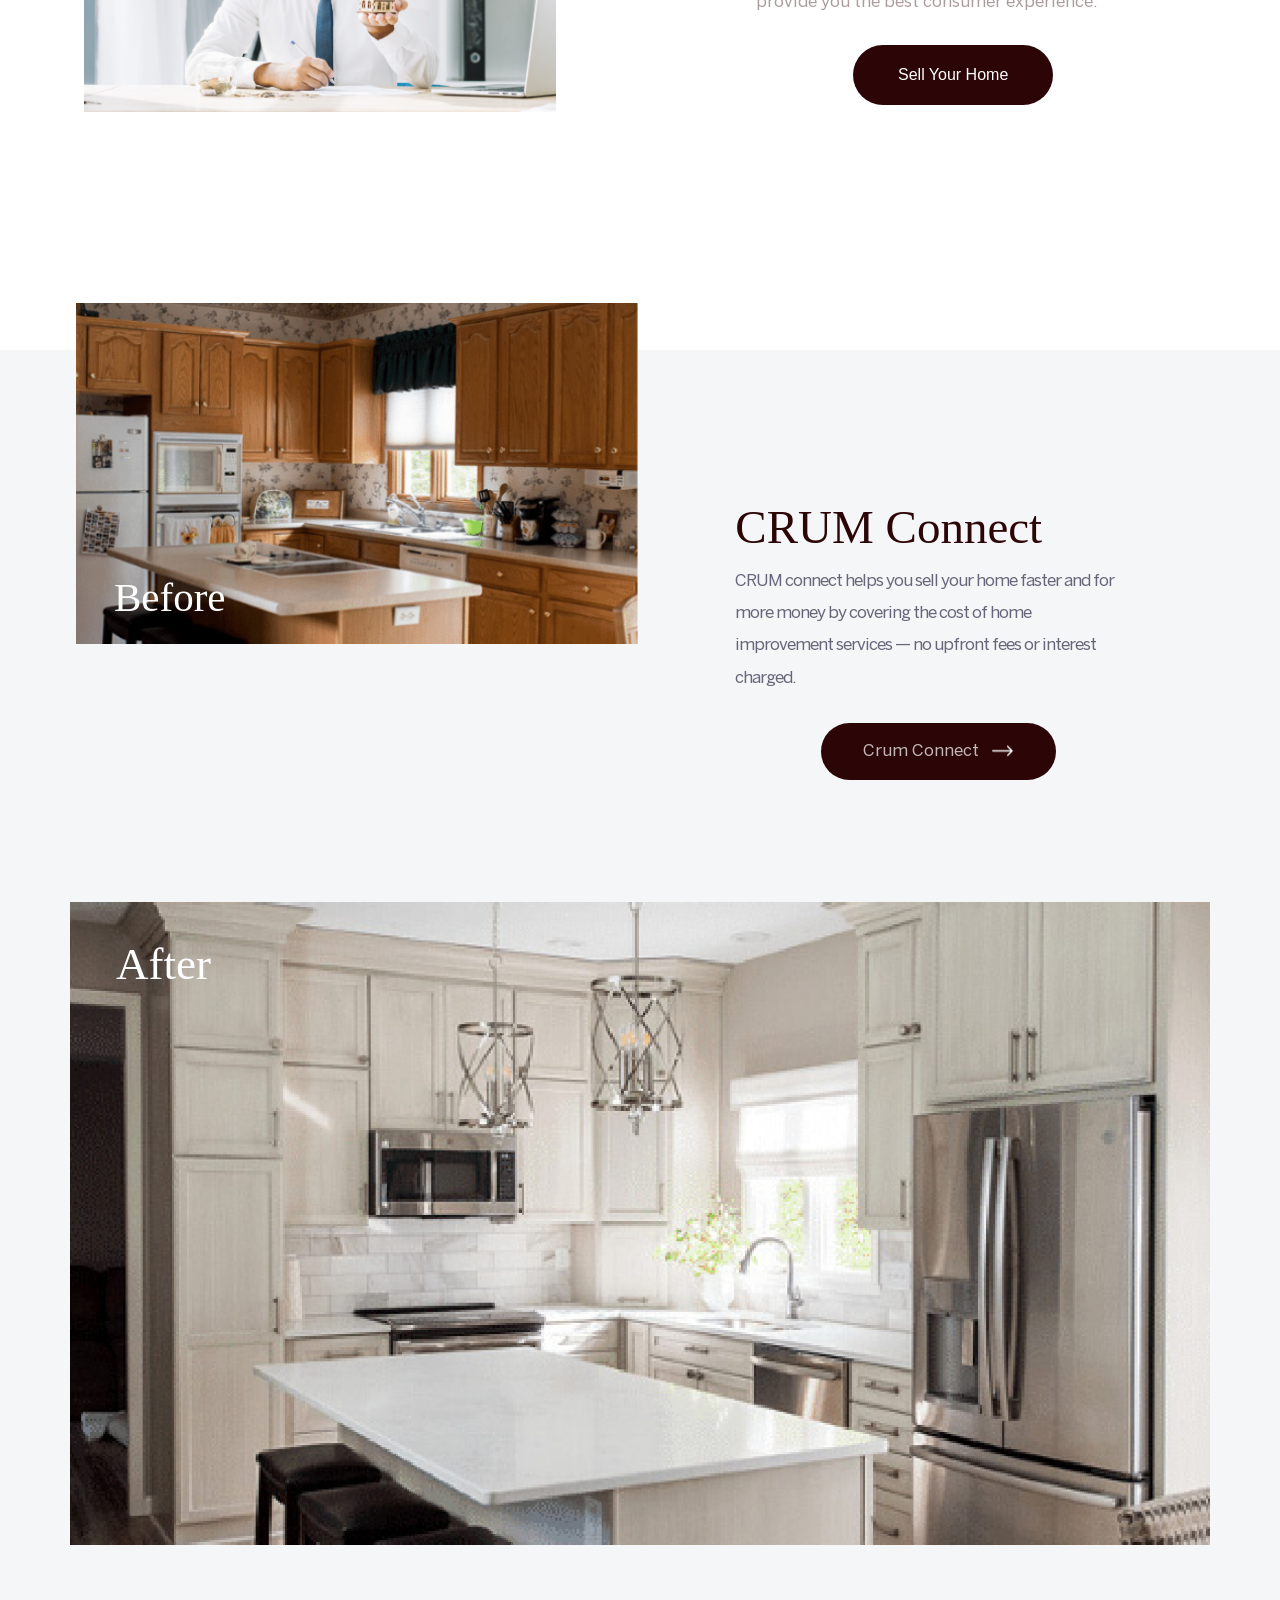
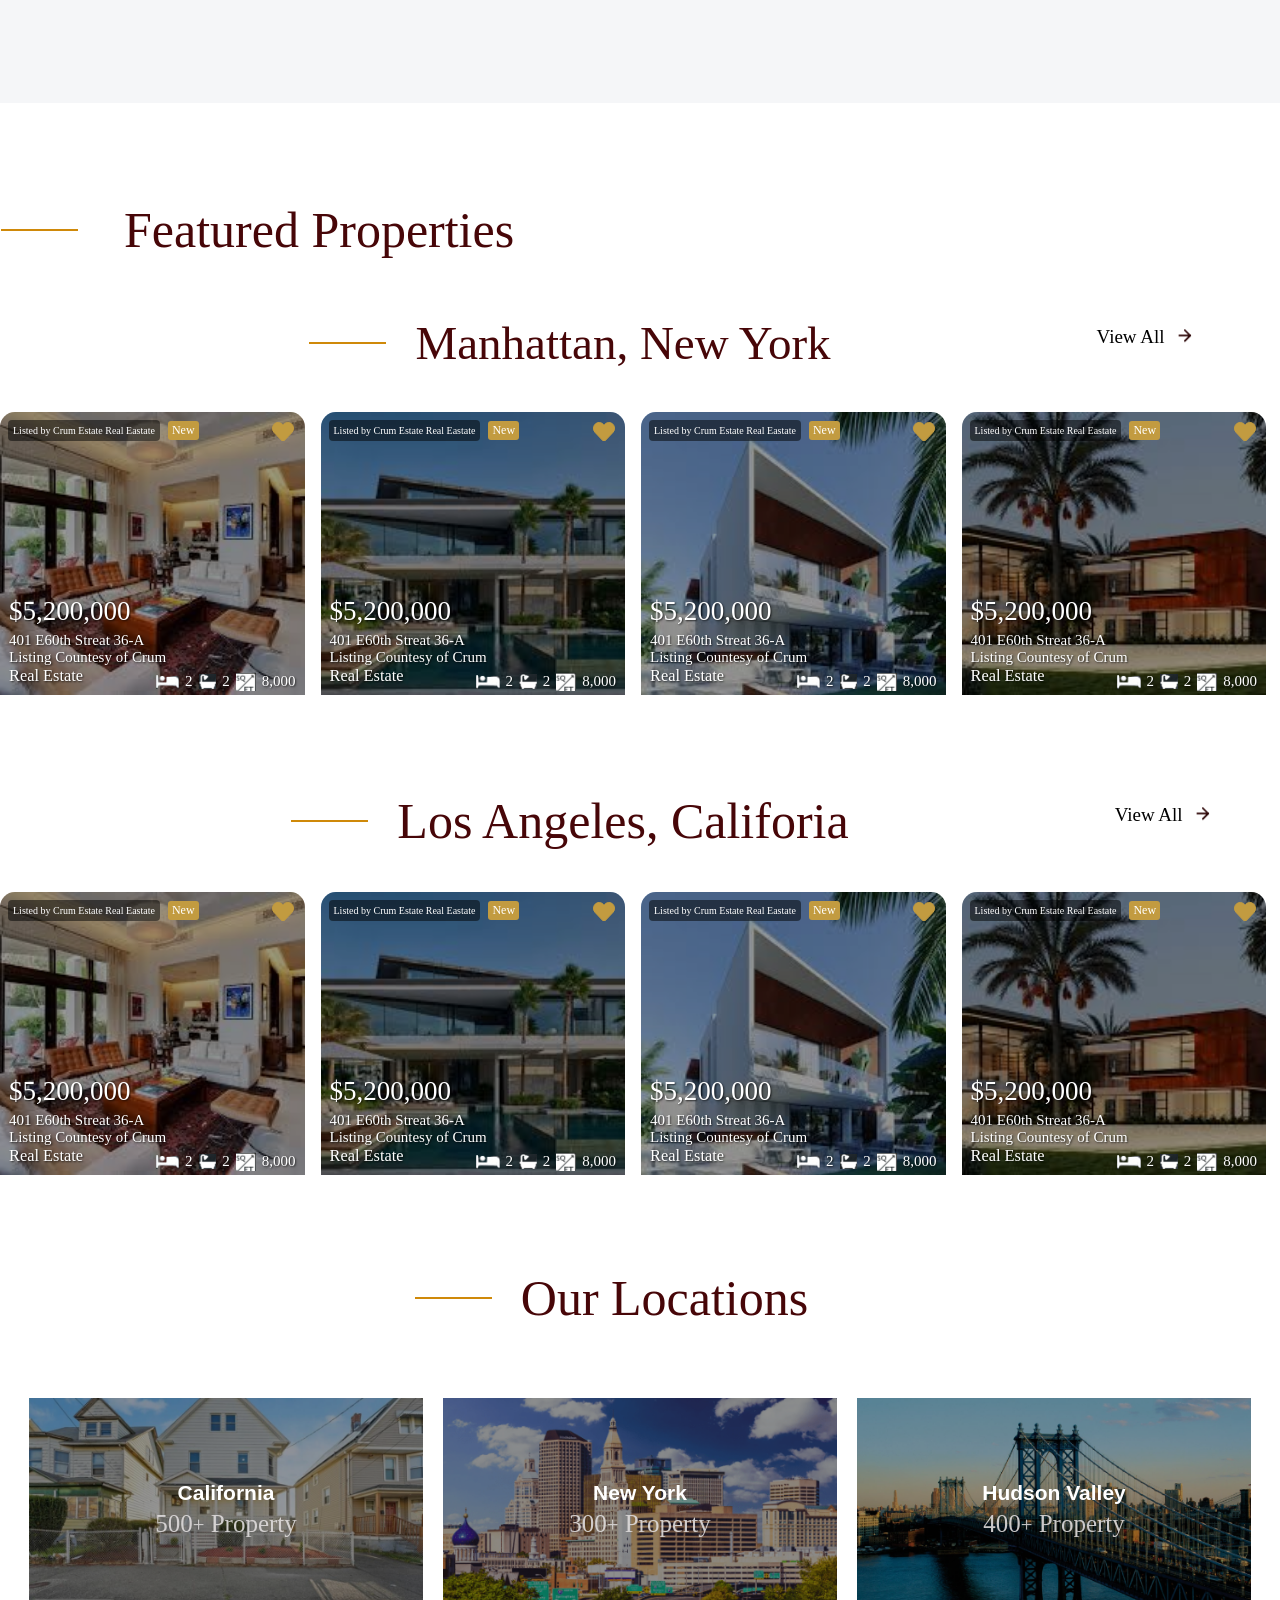
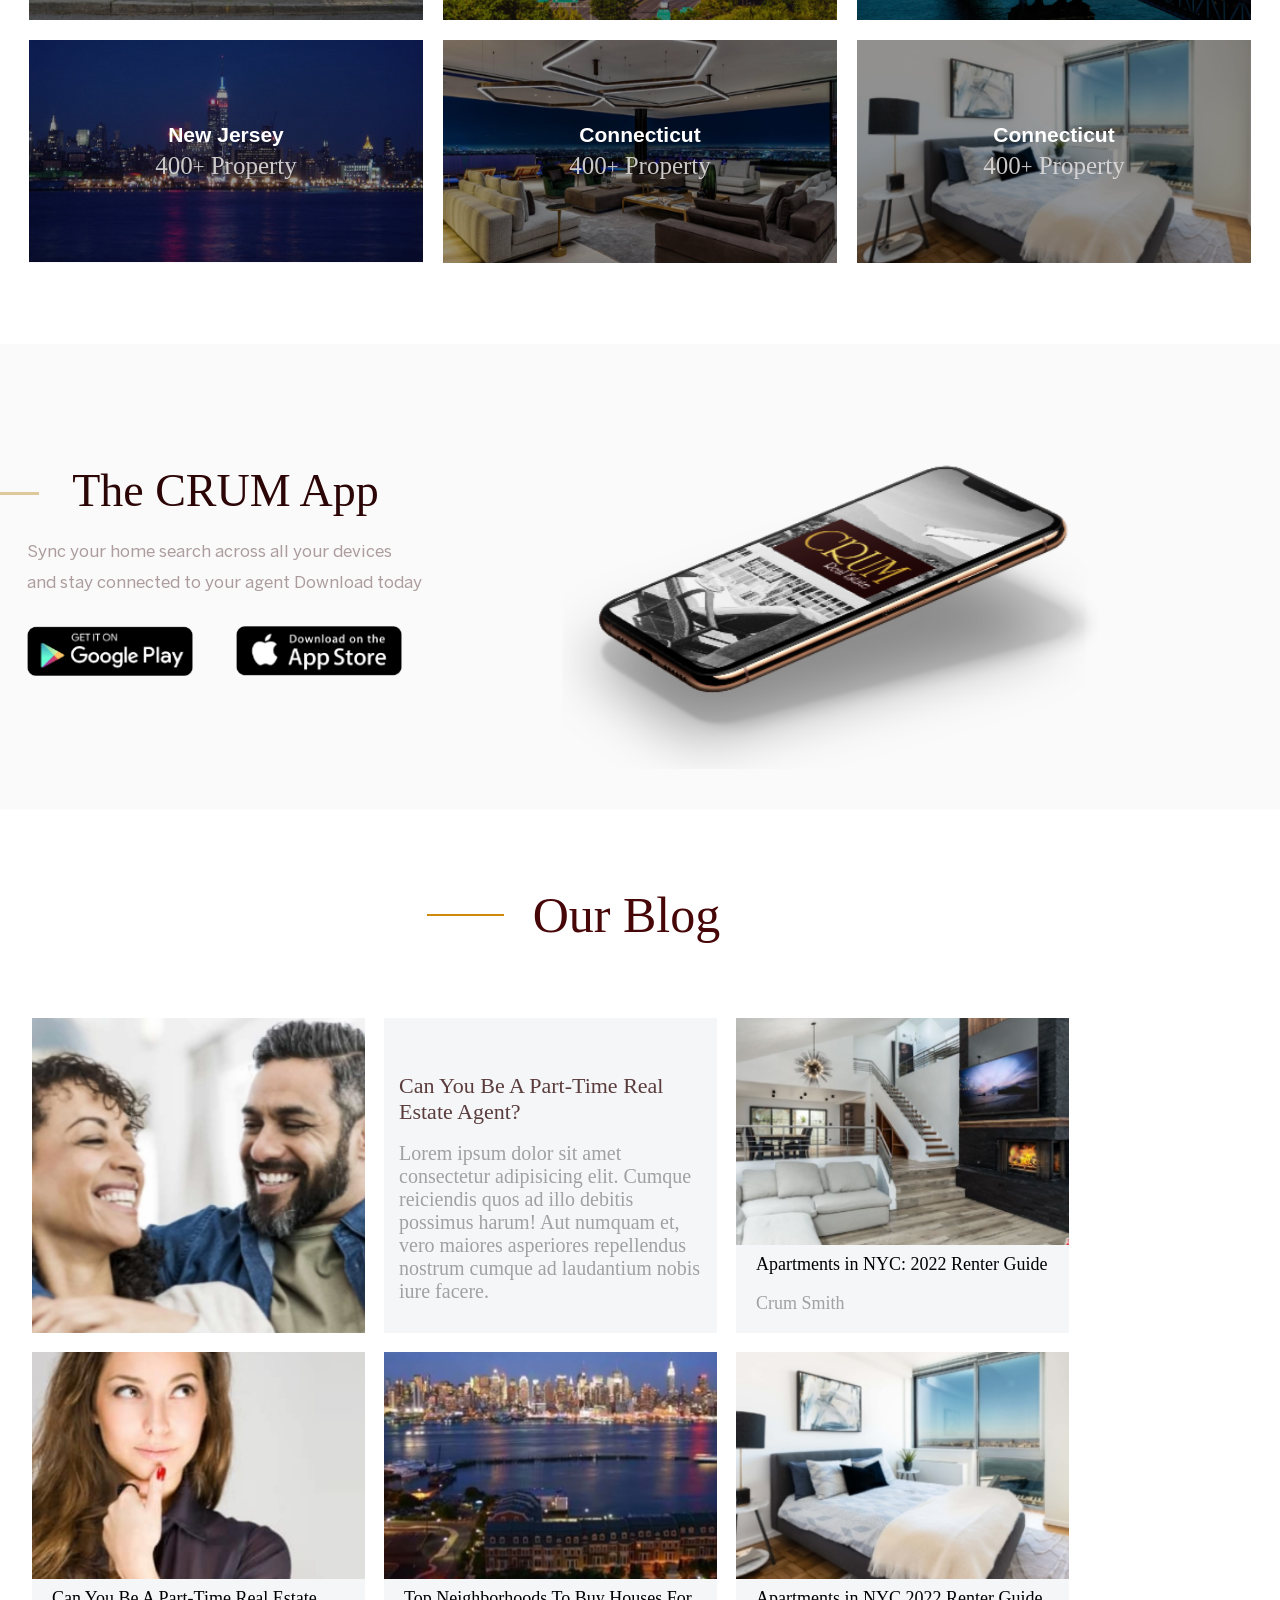
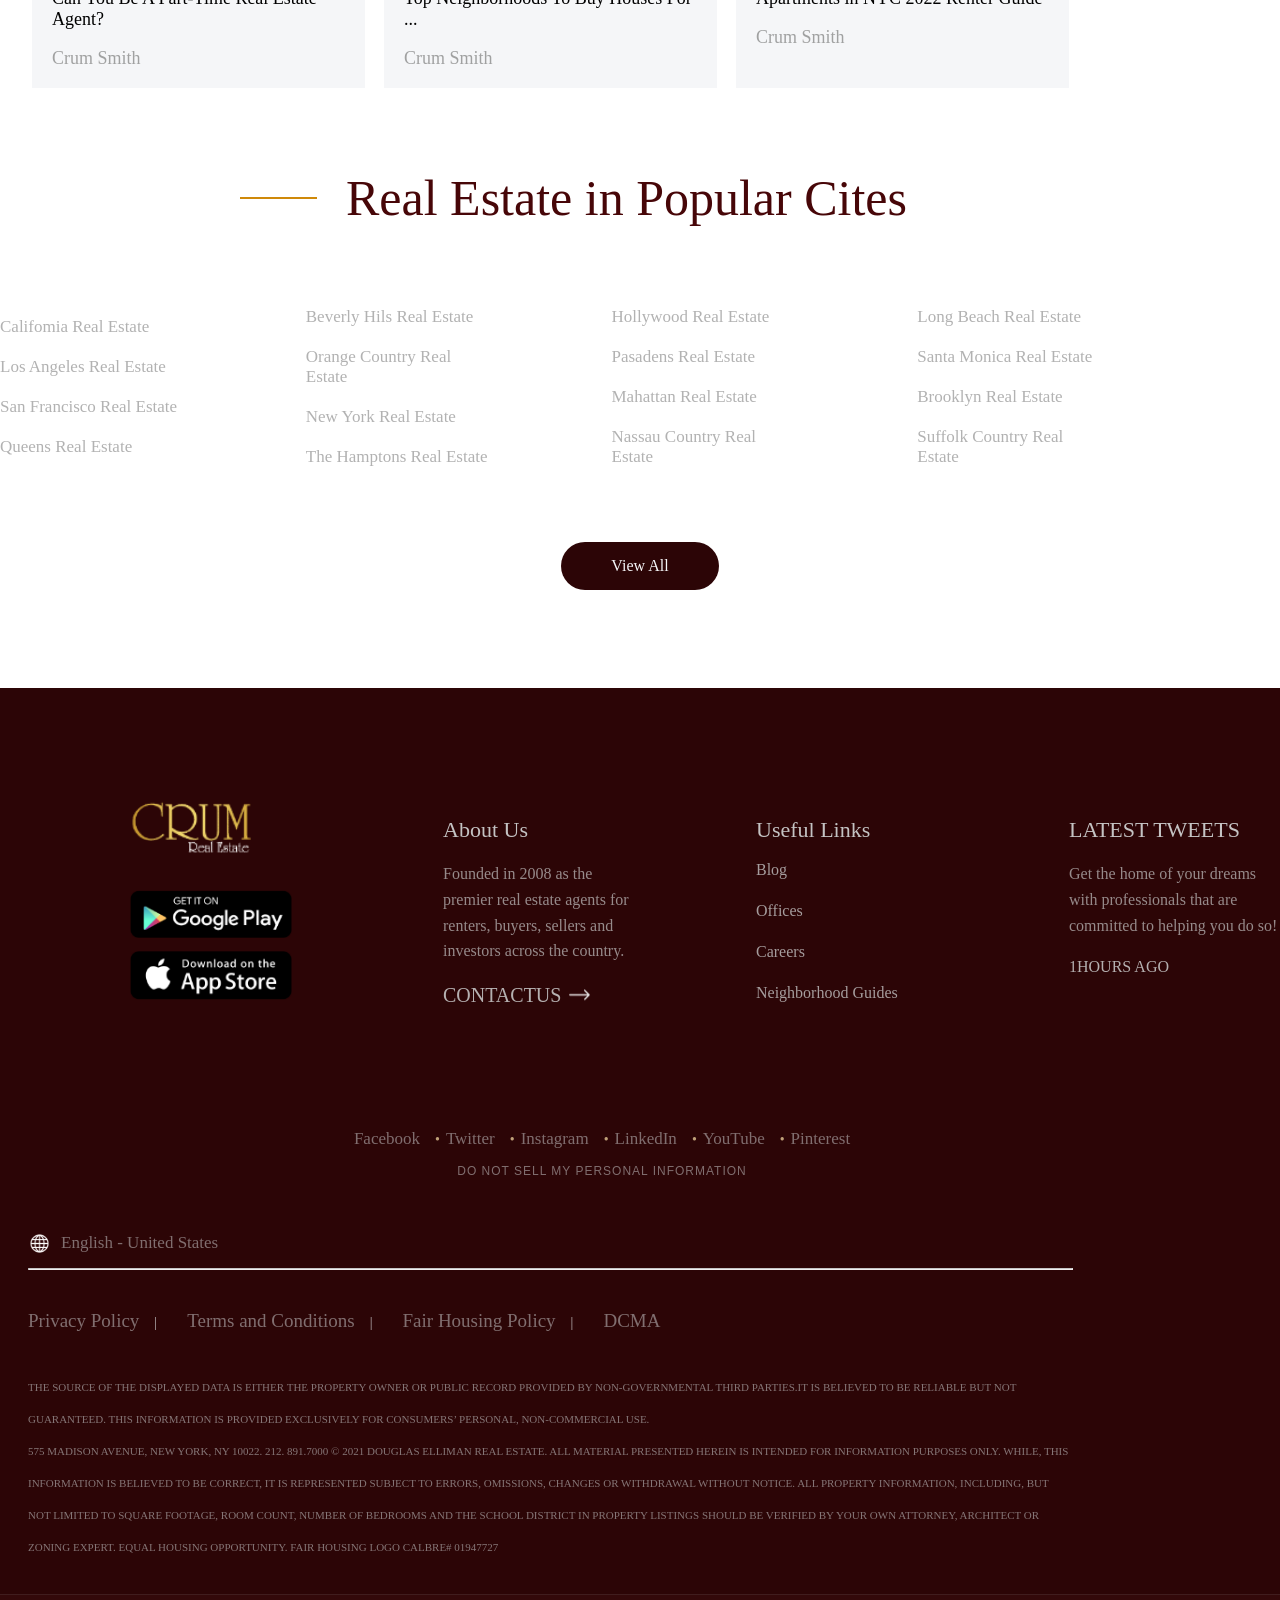
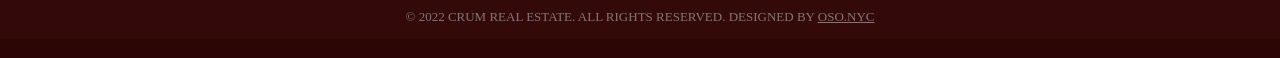
==== commit 6c6e75c7: "code update" ====
--- a/index.html
+++ b/index.html
@@ -75,7 +75,7 @@
               <button class="search-btn">
                 <svg
                   xmlns="http://www.w3.org/2000/svg"
-                  width="25"
+                  width="26"
                   height="-10"
                   viewBox="0 0 25.773 25.686"
                 >
@@ -99,7 +99,7 @@
     <!-- Main Section -->
     <section class="container about-main-container">
       <div class="main-section-container">
-        <div class="about-container">
+        <div class="about-container about-con">
           <h1 class="about-us">About Us</h1>
           <div class="about-content">
             <p class="about-para">
@@ -134,7 +134,7 @@
 
   <div class="thinkings">
     <div class="about-container"></div>
-    <h1 class="about-us">Thinking about Selling?</h1>
+    <h1 class="about-us thinking-heading">Thinking about Selling?</h1>
     <div class="about-content">
     <p class="about-para">
       Count on us for expert advice and world-class support throughout
@@ -198,7 +198,7 @@
     <div class="sub-heading-group">
       <div class="left-side">
         <span class="gold-line-left"></span>
-        <h2 class="main-title">Manhattan, New York</h2>
+        <h2 class="main-title main-sub-title-group">Manhattan, New York</h2>
       </div>
       <a href="#" class="view-all">View All <span class="arrow-icon"><img src="images/vewiArrow.png" alt=""></span></a>
     </div>
@@ -366,7 +366,7 @@
            <div class="sub-heading-group los-angeles">
       <div class="left-side">
         <span class="gold-line-left los"></span>
-        <h2 class="main-title los-title">Los Angels, Califoria</h2>
+        <h2 class="main-title los-title">Los Angeles, Califoria</h2>
       </div>
       <a href="#" class="view-all">View All <span class="arrow-icon"><img src="images/vewiArrow.png" alt=""></span></a>
     </div>
@@ -780,9 +780,9 @@
         </nav>
       </div>
 
-      <div class="footer-column">
+      <div class="footer-column last-column">
         <h3 class="footer-heading">LATEST TWEETS</h3>
-        <p class="footer-para">Get the home of your dreams with professionals that are committed to helping you do so!
+        <p class="footer-para last-para">Get the home of your dreams with professionals that are committed to helping you do so!
         </p>
         <p class="sub-text one-hour">1HOURS AGO</p>
       </div>
@@ -825,10 +825,11 @@
       </div>
     </div>
   </div>
-  </footer>
-  <div class="footer-end">
+   <div class="footer-end">
     <p>&copy; 2022 CRUM REAL ESTATE. ALL RIGHTS RESERVED. DESIGNED BY <span style="text-decoration: underline;">OSO.NYC</span></p>  
   </div>
+  </footer>
+ 
 
   </body>
 </html>
--- a/style.css
+++ b/style.css
@@ -121,30 +121,31 @@
 }
 
 .logo {
-  width: 112px;
+  width: 110px;
 }
 
 .nav-container {
-  max-width: 1491px;
+  max-width: 1486px;
   margin: auto;
   display: flex;
   justify-content: space-between;
   align-items: center;
   padding: 11px 10px;
+  height: 81px;
 }
 
 .nav-btn {
   display: flex;
   justify-content: space-between;
   align-items: center;
-  gap: 67px;
+  gap: 84px;
   font-size: 18px;
-  padding-right: 15px;
+  padding-right: 9px;
 }
 
 .navbar-ul {
   display: flex;
-  gap: 39px;
+  gap: 40px;
   list-style: none;
 }
 
@@ -182,7 +183,7 @@
 
 .signup-btn {
   background: #916a2d;
-  padding: 6px 21px;
+  padding: 7px 25px;
   border: none;
   color: #fff;
   font-family: sans-serif;
@@ -210,17 +211,12 @@
 .hero-section {
   background-image: url("images/heroImg.png");
   background-size: cover;
-  height: 100vh;
+  height: 830px;
   display: flex;
   justify-content: center;
   align-items: center;
 }
 
-.inputDiv {
-  margin-top: -2px;
-  margin-left: 0px;
-  margin-right: -28px;
-}
 
 .hero-content {
   display: flex;
@@ -228,8 +224,9 @@
   color: #fff;
   text-align: center;
   font-weight: 200;
-  font-size: 61px;
+  font-size: 65px;
   margin: 18px;
+  padding-left: 38px;
 }
 
 .search-bar {
@@ -258,8 +255,8 @@
 }
 
 .hero-wrapper {
-  width: 660px;
-  margin: 116px auto 0px;
+  width: 714px;
+  margin: 12px auto 0px;
   display: flex;
   flex-direction: column;
   gap: 26px;
@@ -269,17 +266,18 @@
   display: flex;
   align-items: center;
   background-color: #fff;
-  padding: 11px 15px;
+  padding: 9px 9px;
   border-radius: 4px;
   border-top-left-radius: 0px;
   box-shadow: 0 4px 20px rgba(0, 0, 0, 0.2);
+  margin-left: 21px;
 }
 
 .heroInput {
   width: 100%;
   border: none;
-  padding: 10px 22px;
-  font-size: 19px;
+  padding: 10px 28px;
+  font-size: 18px;
   outline: none;
   font-family: BentonSans;
   background: transparent;
@@ -289,16 +287,12 @@
 .search-btn {
   background: #2c0506;
   border: none;
-  width: 54px;
-  height: 54px;
+  width: 61px;
+  height: 56px;
   border-radius: 5px;
   display: flex;
   justify-content: center;
-  align-items: center;
   cursor: pointer;
-  flex-shrink: 0;
-  transition: background 0.3s ease;
-  margin: -3px -7px;
 }
 
 .search-btn:hover {
@@ -307,11 +301,12 @@
 
 .category-tabs {
   display: flex;
+  margin-left: 21px;
 }
 
 .buy-btn,
 .rent-btn {
-  padding: 10px 33px;
+  padding: 10px 31px;
   border: none;
   border-bottom-left-radius: 2px;
   border-bottom-right-radius: 2px;
@@ -320,12 +315,14 @@
   border-bottom: 1px solid #dadfe2;
   cursor: pointer;
   font-weight: 400;
+  font-size: 15px;
 }
 
 /* Main Section */
 .container {
-  max-width: 1014px;
-  margin: 70px auto;
+  max-width: 1074px;
+  margin: 0 auto;
+  margin-right: 179px;
 }
 
 .crum-divder {
@@ -335,10 +332,10 @@
 .main-section-container {
   display: grid;
   grid-template-columns: 1fr 1fr;
-  gap: 103px;
+  gap: 122px;
   align-items: center;
-  margin-top: 77px;
   padding: 40px 0;
+  margin-top: 52px;
 }
 
 .about-para {
@@ -355,7 +352,7 @@
   height: 2px;
   background: #dfc99a;
   top: 14px;
-  left: -85px;
+  left: -90px;
 }
 
 .about-us {
@@ -377,7 +374,7 @@
 .about-btn {
   background: #2c0506;
   color: #ffffff;
-  padding: 20px 45px;
+  padding: 21px 45px;
   border-radius: 50px;
   font-size: 16px;
   border: none;
@@ -391,8 +388,7 @@
 
 .main-section-image,
 .main-section-image2 {
-  /* width: 100%; */
-  width: 460px;
+  width: 100%;
 }
 
 .crum-app-image {
@@ -406,8 +402,9 @@
   margin: auto;
   display: grid;
   grid-template-columns: 1fr 1fr;
-  margin-bottom: 226px;
+  margin-bottom: 238px;
   gap: 130px;
+  margin-top: 34px;
 }
 
 .thinkings {
@@ -425,8 +422,8 @@
   display: flex;
   align-items: center;
   justify-content: center;
-  gap: 91px;
-  max-width: 1058px;
+  gap: 76px;
+  max-width: 1128px;
   margin: auto;
 }
 
@@ -443,7 +440,7 @@
 
 .before-box {
   flex: 1.2;
-  margin-top: -165px;
+  margin-top: -196px;
 }
 
 .before {
@@ -463,7 +460,7 @@
   max-width: 1200px;
   margin: auto;
   position: relative;
-  top: -110px;
+  top: -158px;
 }
 
 .after {
@@ -473,7 +470,7 @@
 }
 
 .afterImage {
-  width: 91%;
+  width: 95%;
 }
 
 .label {
@@ -490,10 +487,10 @@
   display: flex;
   flex-direction: column;
   gap: 11px;
-  position: relative;
   top: 30px;
   font-size: 30px;
-  margin-top: 100px;
+  margin-top: 150px;
+  margin-left: 21px;
 }
 
 .connect-title {
@@ -516,7 +513,7 @@
   background: #2c0506;
   color: #c3b9b9;
   border: none;
-  padding: 20px 39px;
+  padding: 20px 42px;
   border-radius: 30px;
   width: fit-content;
   font-size: 17px;
@@ -536,20 +533,21 @@
 }
 
 .after-title {
-  font-size: 41px;
+  font-size: 45px;
   font-family: "Times New Roman", Times, serif;
   padding: 30px;
   position: relative;
-  top: 256px;
-  left: 129px;
+  top: 268px;
+  left: 46px;
   z-index: 1;
   color: #fff;
   font-weight: 200;
+  width: fit-content;
 }
 
 .connect-cta-div {
   padding-left: 86px;
-  margin: 16px 0;
+  margin: 18px 0;
 }
 
 .connect-cta:hover {
@@ -558,8 +556,9 @@
 
 /* Featured Propperties */
 .featured-container {
-  max-width: 1517px;
+  max-width: 1488px;
   margin: auto;
+  margin-right: 7px;
 }
 
 .featured-title-container {
@@ -604,11 +603,11 @@
 .heading-group {
   display: flex;
   align-items: center;
-  gap: 10px;
-  /* font-size: 25px; */
+  gap: 19px;
   font-weight: 200;
-  margin-top: 92px;
-  margin-left: 29px;
+  margin-top: 98px;
+  margin-left: 1px;
+  margin-bottom: 27px;
 }
 
 .main-title {
@@ -618,6 +617,7 @@
   color: #470608;
   padding-left: 27px;
   margin-bottom: 30px;
+  gao: 220px;
 }
 
 
@@ -625,20 +625,20 @@
   display: flex;
   justify-content: center;
   align-items: center;
-  font-weight: 200;
-  margin-top: 17px;
-  margin-left: -95px;
+  margin-left: 235px;
+  margin-bottom: 12px;
+  gap: 266px;
 }
 
 .our-location-gropu {
-  margin-left: 28px;
-  margin-bottom: -2px;
-  margin-top: -25px;
+  margin-left: 311px;
+  margin-top: 94px;
 }
 
 .left-side {
   display: flex;
   align-items: center;
+  gap: 2px;
 }
 
 .view-alls {
@@ -664,7 +664,7 @@
 .gold-line,
 .gold-line-left {
   display: inline-block;
-  width: 68px;
+  width: 77px;
   height: 2px;
   background: #cf8909;
   flex-shrink: 0;
@@ -674,14 +674,12 @@
 .view-all {
   color: black;
   text-decoration: none;
-  font-size: 17px;
+  font-size: 19px;
   display: flex;
   align-items: center;
-  gap: 8px;
+  gap: 11px;
   transition: color 0.3s ease;
-  position: relative;
-  right: -239px;
-  top: -10px;
+  margin-bottom: 41px;
 }
 
 .view-all:hover {
@@ -690,7 +688,6 @@
 
 /* Featured Properties */
 .featured-propertie {
-  padding: 0px 5px;
   gap: 10px;
   margin-bottom: 80px;
 }
@@ -698,8 +695,7 @@
 .featured {
   display: grid;
   grid-template-columns: 1fr 1fr 1fr 1fr;
-  padding: 10px;
-  gap: 12px;
+  gap: 16px;
 }
 
 .properties-cards {
@@ -816,7 +812,7 @@
 }
 
 .real-estate-popular-cites {
-  margin-left: -90px;
+  font-size: 80px;
 }
 
 .real {
@@ -847,7 +843,7 @@
   display: grid;
   grid-template-columns: repeat(3, 1fr);
   gap: 20px;
-  max-width: 1464px;
+  max-width: 1480px;
   margin: auto;
   padding: 29px;
 }
@@ -896,7 +892,7 @@
 /* Crum App */
 .crum-app {
   display: flex;
-  gap: 38px;
+  gap: 43px;
 }
 
 .crumgoogle-app {
@@ -905,7 +901,7 @@
 
 
 .crum-heading {
-  font-size: 41px;
+  font-size: 46px;
   margin-bottom: 20px;
   color: #2c0506;
 }
@@ -926,13 +922,12 @@
 .crum-container {
   background: #fafafa;
   margin-top: 50px;
-  margin-bottom: 55px;
+  margin-bottom: 77px;
 }
 
 /* Blog Container */
 .blog-container {
-  max-width: 1210px;
-  margin-top: 38px;
+  max-width: 1174px;
   padding: 12px;
 }
 
@@ -940,7 +935,7 @@
   display: grid;
   grid-template-columns: 1fr 1fr 1fr;
   gap: 19px;
-  margin-bottom: -22px;
+  margin-bottom: 49px;
   padding: 20px;
 }
 
@@ -950,8 +945,7 @@
 
 .thinking-btn {
   display: flex;
-  /* justify-content: center; */
-  margin: 0 67px;
+  margin: 0 97px;
 }
 
 .blog-card-image {
@@ -974,7 +968,7 @@
 
 .blog-excerpt {
   color: #a0a1a1;
-  font-size: 21px;
+  font-size: 20px;
 }
 
 .blog-image {
@@ -988,7 +982,7 @@
   text-decoration: none;
   color: #5a3c3d;
   font-weight: 200;
-  font-size: 23px;
+  font-size: 22px;
 }
 
 .blog-content {
@@ -1003,10 +997,10 @@
 }
 
 .about-para-crum::before {
-  top: 21px;
-  left: -55px;
+  top: 28px;
+  left: -51px;
   width: 63px;
-  height: 2px;
+  height: 3px;
 }
 
 .blog-title {
@@ -1021,8 +1015,8 @@
 
 /* Popular Cites */
 .popular-cites {
-  margin-top: -27px;
-  margin-bottom: -13px;
+  margin-top: -2px;
+  margin-bottom: 35px;
   display: grid;
   grid-template-columns: 1fr 1fr 1fr 1fr;
 }
@@ -1075,8 +1069,7 @@
 }
 
 .footer-column {
-  flex: 1;
-  min-width: 200px;
+  min-width: 262px;
 }
 
 .footer-heading {
@@ -1143,14 +1136,16 @@
 }
 
 .main-footer {
-  max-width: 1230px;
+  max-width: 1045px;
   margin: auto;
+  margin-top: 116px;
 }
 
 .footer-top {
   text-align: center;
   margin-bottom: 35px;
   color: #806e6f;
+  margin-left: 103px;
 }
 
 .social-links {
@@ -1163,9 +1158,8 @@
 }
 
 .footers {
-  max-width: 1503px;
+  max-width: 1293px;
   font-size: 14px;
-  margin-bottom: -26px;
   margin-top: 110px;
 }
 
@@ -1199,12 +1193,12 @@
 }
 
 .footer-content {
-  max-width: 2110px;
+  max-width: 1017px;
   margin: 68px 130px;
   color: #c4c3c3;
   display: grid;
   grid-template-columns: 1fr 1fr 1fr 1fr;
-  gap: 10px
+  gap: 51px;
 }
 
 .language-selector {
@@ -1244,8 +1238,16 @@
   padding: 0 30px;
 }
 
+.thinking-heading {
+  text-align: start;
+}
+
 .popular-cites-container {
   max-width: 1146px;
+}
+
+.main-sub-title-group {
+  font-size: 47px;
 }
 
 .disclaimer-text p {
@@ -1262,12 +1264,25 @@
   margin-bottom: 30px;
 }
 
+.last-para {
+  width: 80%;
+}
+
+
 .view-heading {
   margin-left: 360px;
   margin-bottom: 20px;
   justify-content: flex-start;
 }
 
+.los-angeles {
+  margin-top: 97px;
+}
+
+.about-con {
+    margin-bottom: 39px;
+}
+
 .earth-icon {
   width: 23px;
 }
@@ -1275,7 +1290,7 @@
 .view-all-container {
   display: flex;
   justify-content: center;
-  margin-bottom: 70px;
+  margin-bottom: 98px;
 }
 
 .view {
@@ -1303,6 +1318,11 @@
 }
 
 
+.footer-column {
+  min-width: 211px;
+}
+
+
 .main-section-container {
   gap: 50px;
 }
@@ -1566,12 +1586,35 @@
     font-size: 23px;
   }
 
+
+.sub-heading-group {
+  gap: 185px;
+  margin-left: 110px;
+}
+
+
+/* Featured Properties */
+.featured-propertie {
+  padding: 14px;
+}
+
+
+/* Featured Propperties */
+.featured-container {
+  margin-right: 1px;
+}
+
+
   .about-para {
     font-size: 13px;
   }
 
+  .about-para::before {
+    display: none;
+  }
+
   .about-btn {
-    padding: 15px 17px;
+    padding: 15px 22px;
   }
 
   .thinking {
@@ -1589,7 +1632,6 @@
   }
 
   .footer-content {
-    gap: 10px;
     display: grid;
     grid-template-columns: 1fr 1fr 1fr;
   }
@@ -1621,7 +1663,7 @@
   }
 
   .befores {
-    font-size: 37px;
+    font-size: 33px;
   }
 
   .featured {
@@ -1658,8 +1700,9 @@
 
 
   .main-footer {
-    max-width: 580px;
+    max-width: 608px;
     margin: auto;
+    margin-left: 130px;
   }
 
 
@@ -1679,7 +1722,7 @@
 
 
 .main-title {
-  font-size: 28px;
+  font-size: 23px;
 }
 
 .locations-card-container {
@@ -1696,11 +1739,12 @@
 }
 
 .our-blog-group {
-  margin-left: 63px;
+  margin-left: 250px;
 }
 
 .blog-container {
-  max-width: 711px;
+  max-width: 613px;
+  margin-right: 67px;
 }
 
 
@@ -1713,6 +1757,38 @@
 .crum-app-image {
     width: 338px;
 }
+
+.crum-apps {
+  max-width: 500px;
+}
+
+
+.gold-line,
+.gold-line-left {
+  width: 67px;
+}
+
+.location-title {
+  font-size: 35px;
+}
+
+.popular-cites-container {
+  margin-right: 103px;
+}
+
+
+.after-title {
+  font-size: 42px;
+  top: 240px;
+  left: 68px;
+}
+
+
+.connect-text-box {
+  margin-top: 96px;
+}
+
+
 
 }
 
@@ -1751,11 +1827,11 @@
   }
 
   .container {
-    max-width: 291px;
+    max-width: 308px;
+    margin-right: 164px;
   }
 
   .about-btn {
-    padding: 13px 23px;
     font-size: 14px;
   }
 
@@ -1794,7 +1870,7 @@
 }
 
   .connect-cta {
-    padding: 13px 17px;
+    padding: 13px 13px;
     font-size: 14px;
   }
 
@@ -1829,6 +1905,7 @@
 
   .blog-container {
     max-width: 542px;
+    margin-right: 34px;
   }
 
 
@@ -1869,6 +1946,27 @@
     font-size: 30px;
   }
 
+.sub-heading-group {
+  gap: 104px;
+  margin-left: 9px;
+}
+
+.location-divider {
+  margin-left: 106px;
+}
+
+
+  .real-estate-popular-cites {
+    gap: 6px;
+  }
+
+  .popular-cites-container {
+    margin-right: 74px;
+  }
+
+  .footers {
+    margin-right: 1px;
+  }
 }
 
 @media (max-width: 600px) {
@@ -2030,6 +2128,19 @@
   display: none;
 }
 
+ .popular-cites-container {
+    margin-right: 4px;
+  }
+
+
+  .sub-heading-group {
+    margin-left: 41px;
+  }
+
+  .crum-apps {
+    margin-right: 9px;
+  }
+
 }
 
 @media (max-width: 480px) {
@@ -2296,7 +2407,6 @@
     width: 59%;
   }
 
-
   .main-section-container {
     gap: 35px;
   }
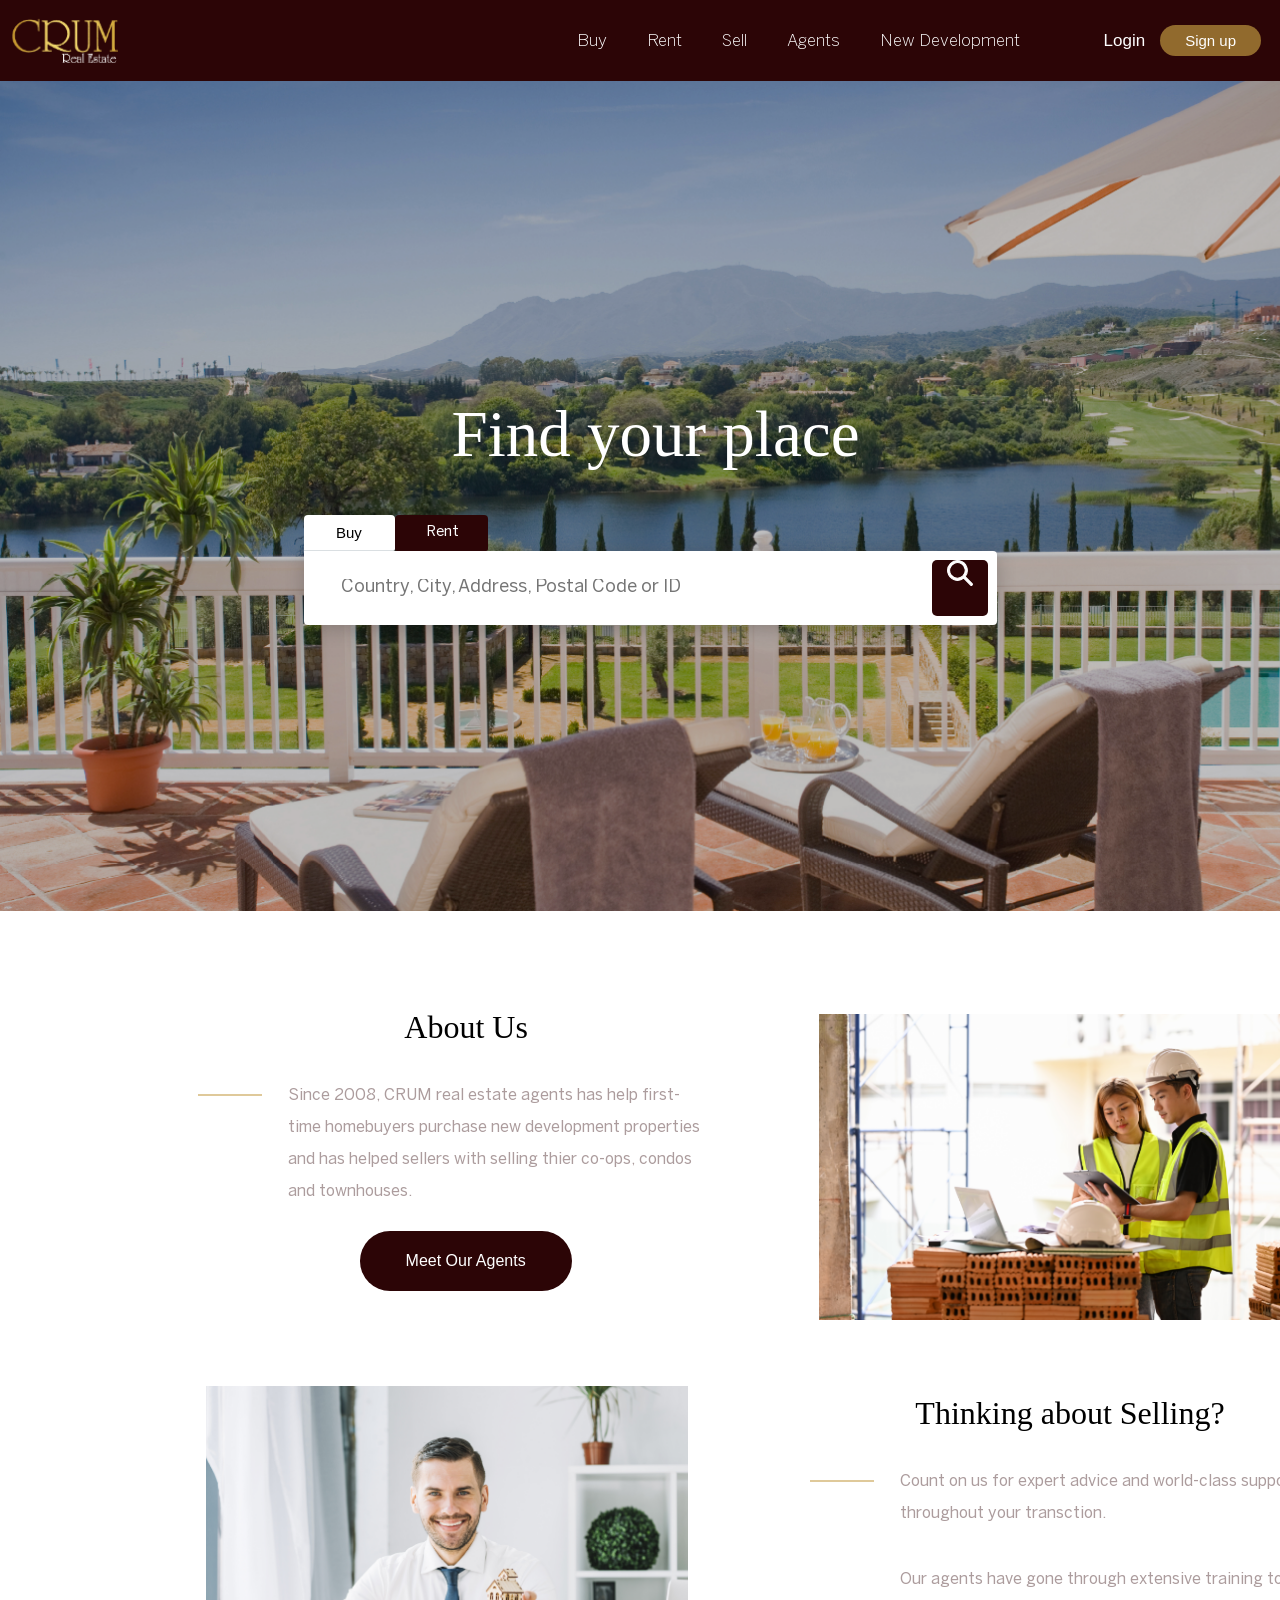
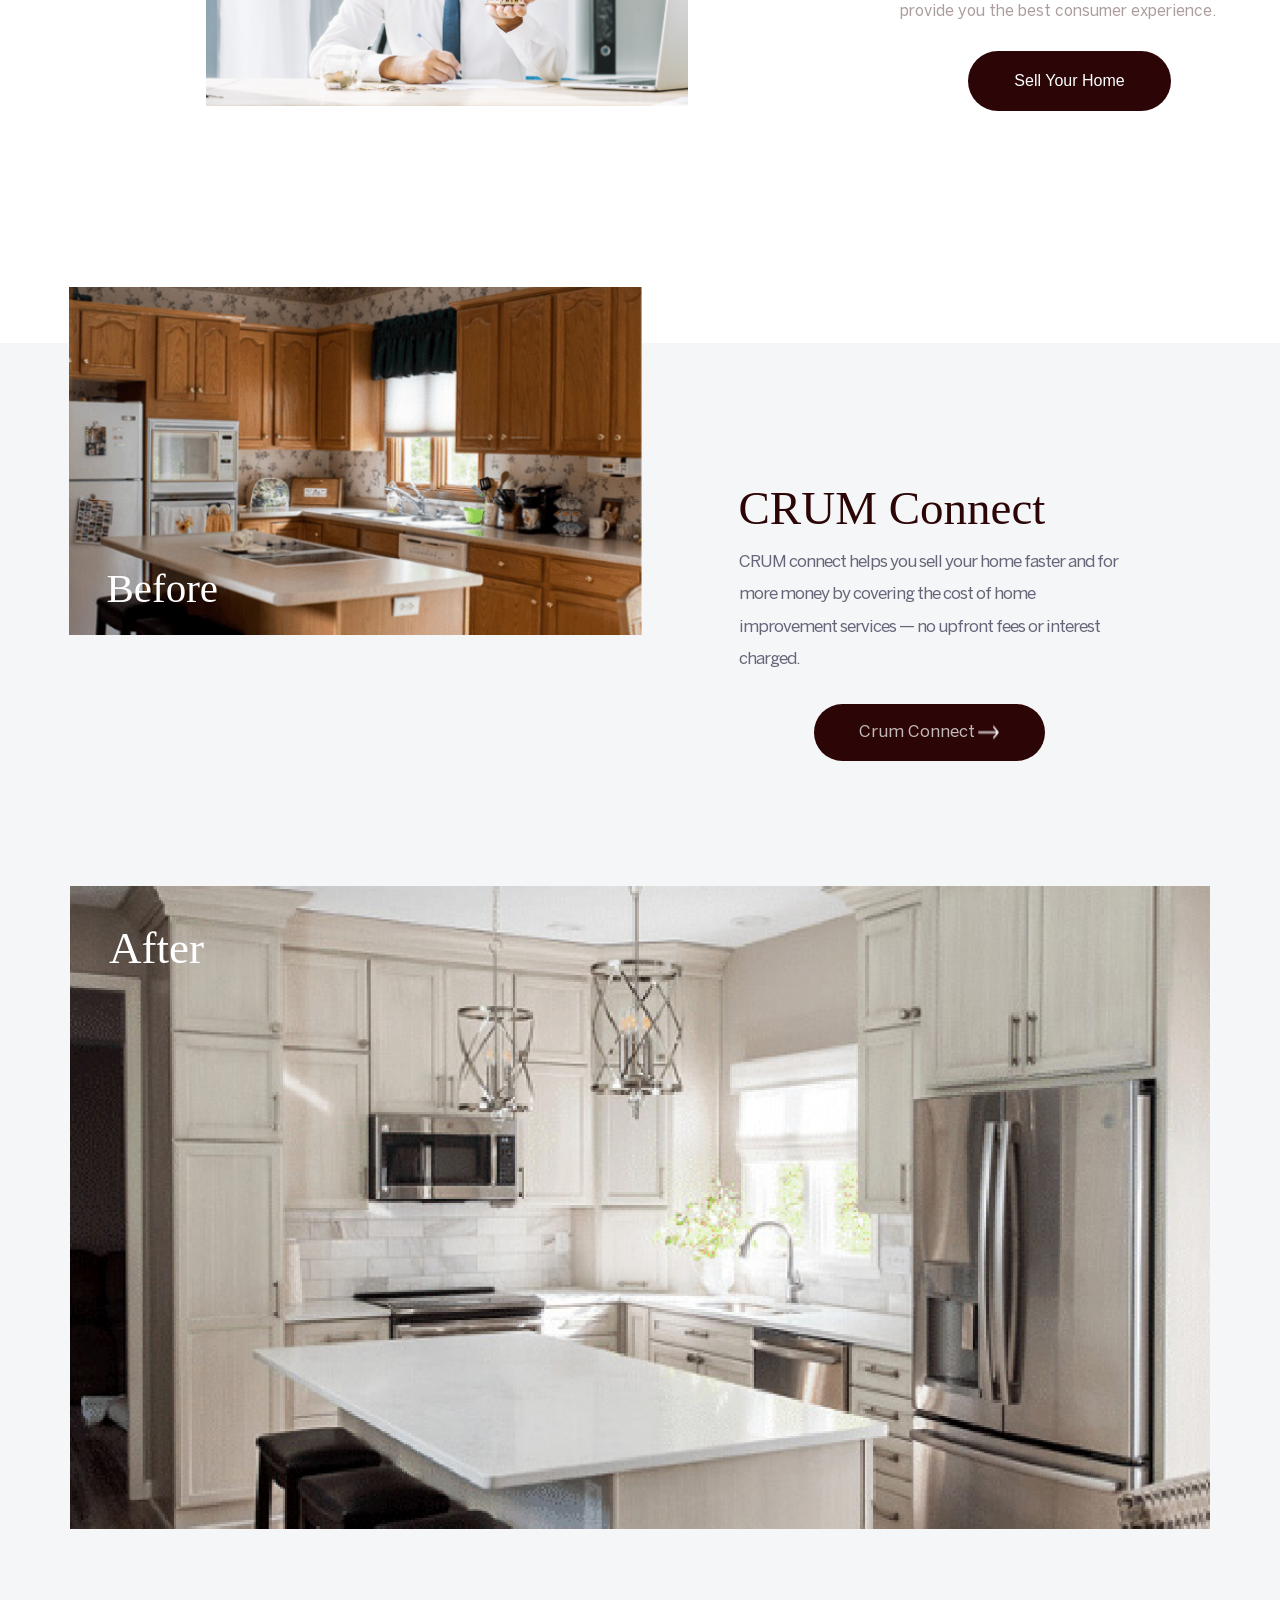
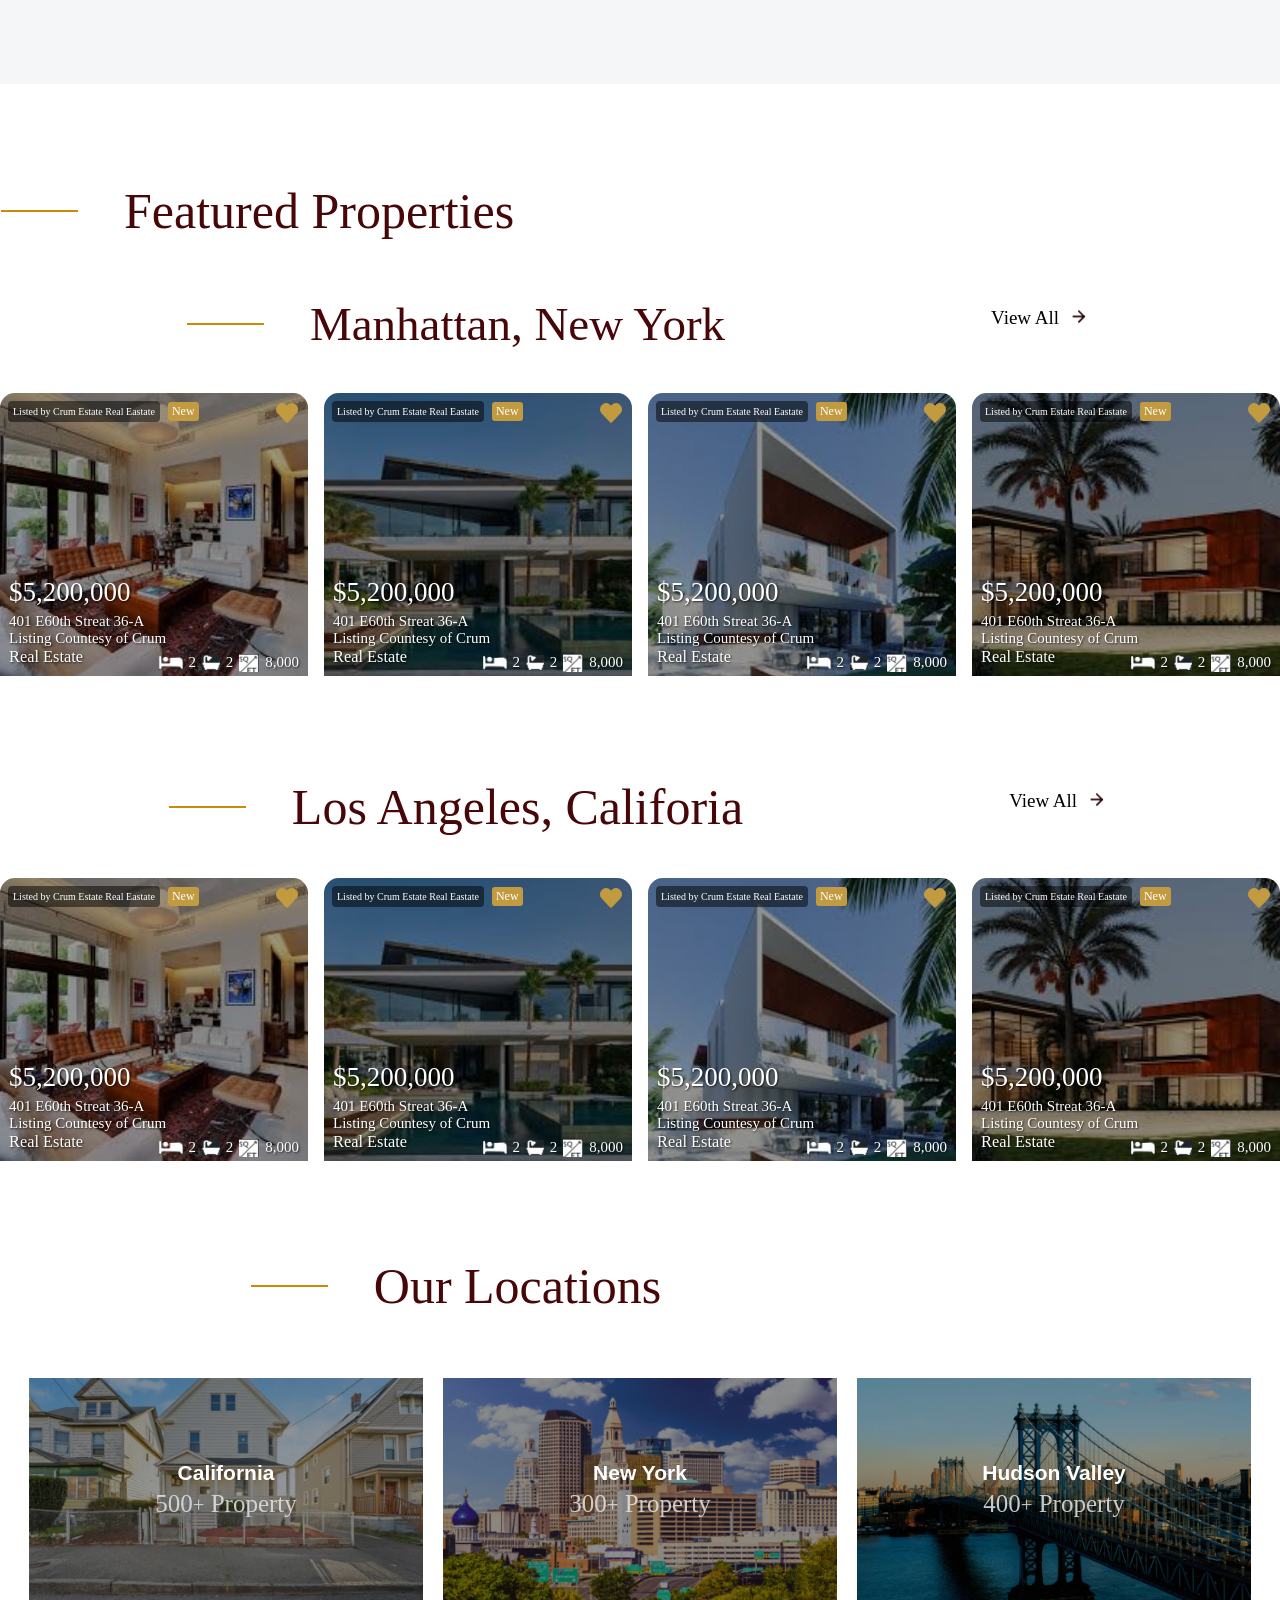
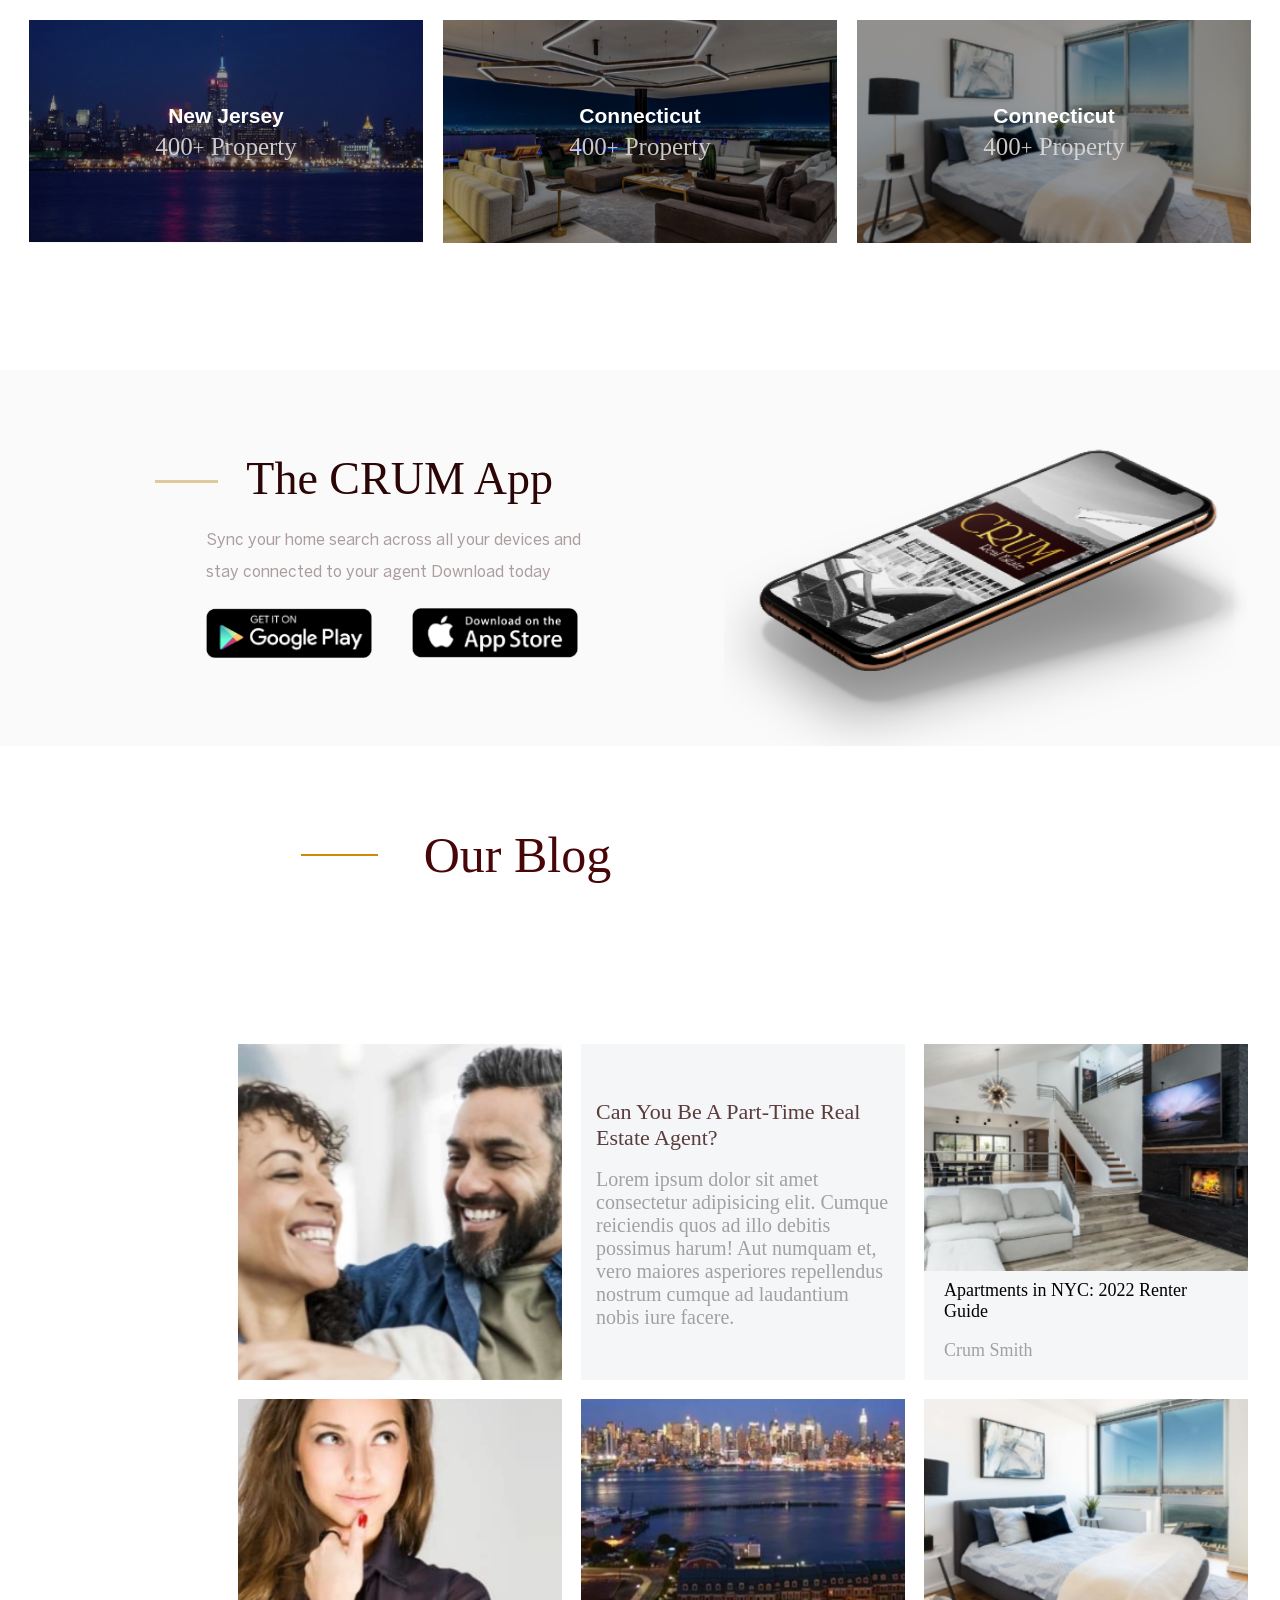
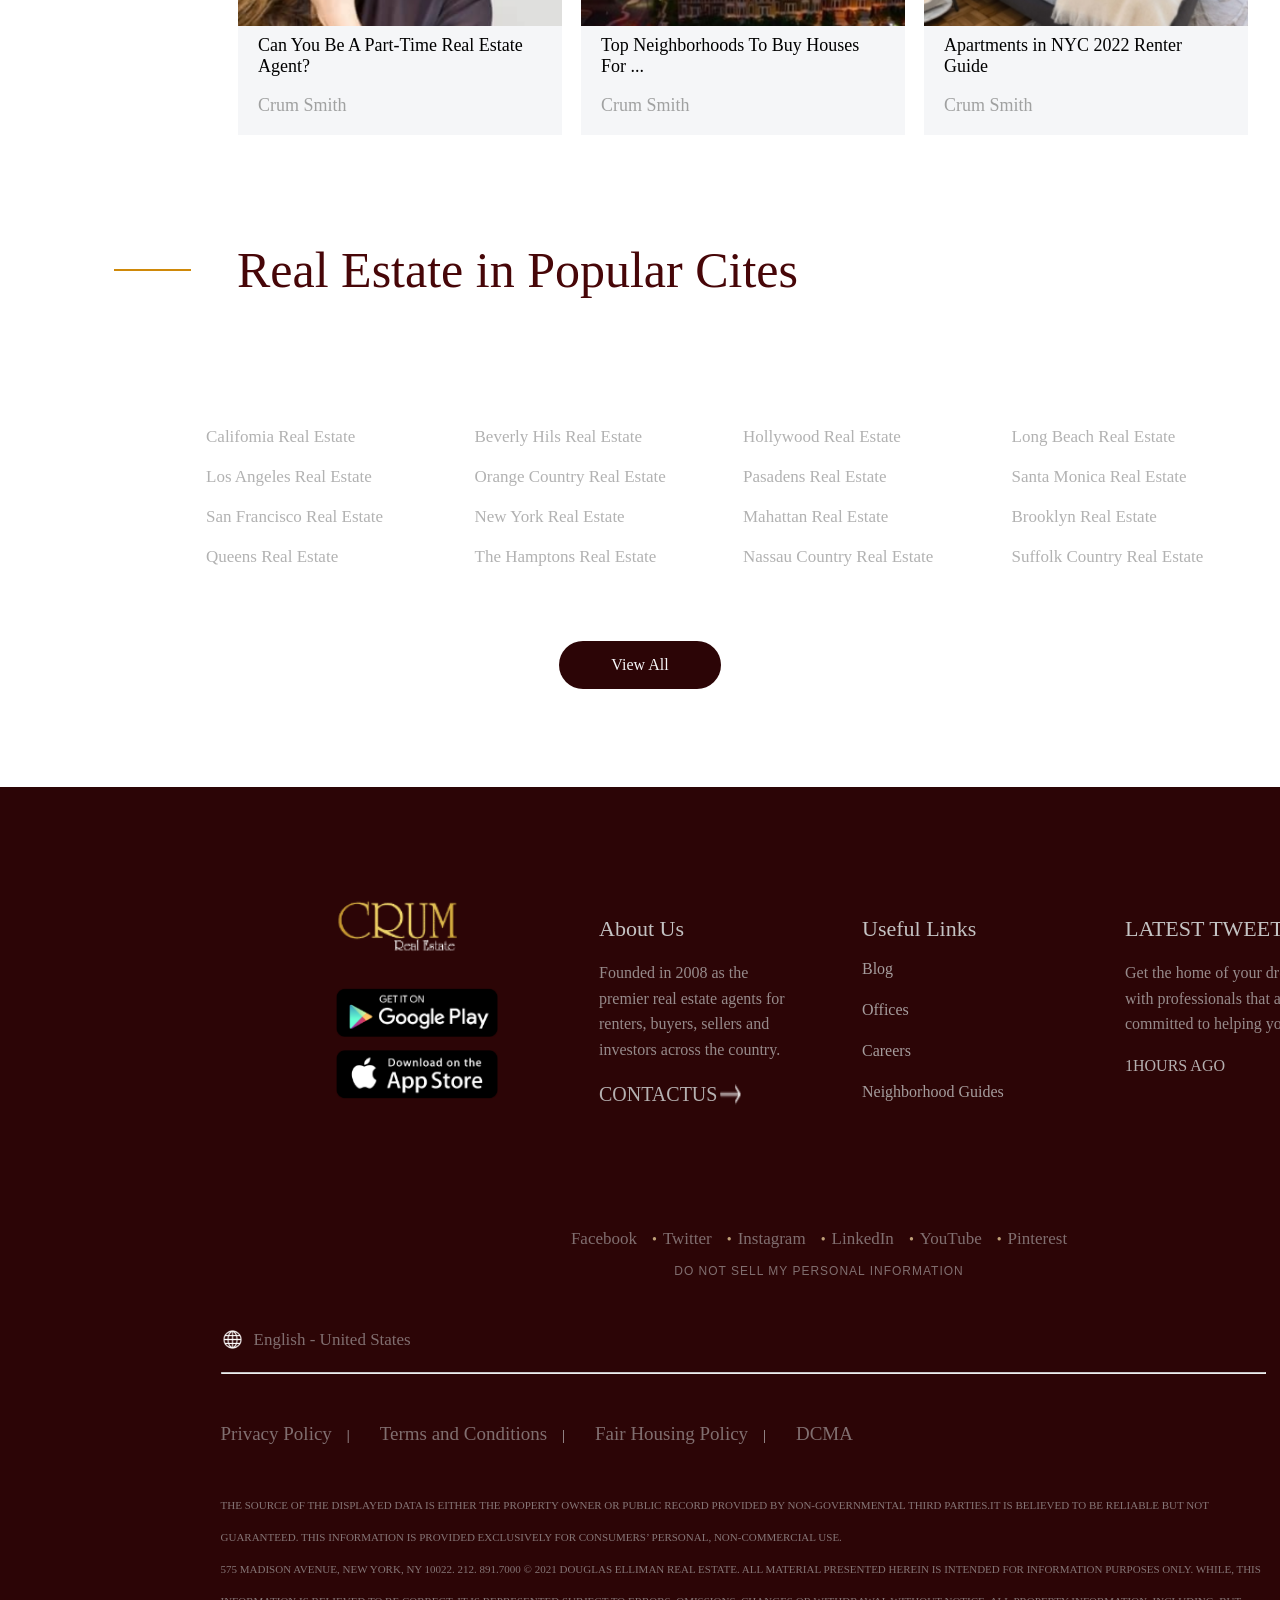
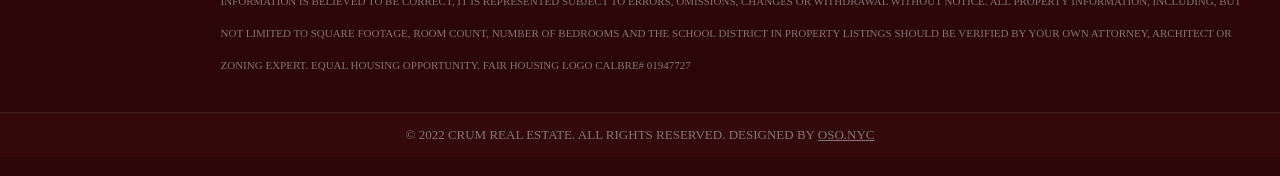
==== commit 1cfc64f0: "update Code" ====
--- a/index.html
+++ b/index.html
@@ -1,196 +1,154 @@
 <!doctype html>
 <html lang="en">
-  <head>
-    <meta charset="UTF-8" />
-    <meta name="viewport" content="width=device-width, initial-scale=1.0" />
-    <title>Crum Real Estate</title>
-    <link rel="stylesheet" href="style.css" />
-  </head>
-  <body>
-    <!-- Header Navbar -->
-    <header class="header-wraping">
-      <nav class="nav-container">
-        <img src="images/logo.png" alt="" class="logo" />
-        <!-- Navbar Buttons -->
-        <div class="nav-btn">
-          <ul class="navbar-ul">
-            <li>
-              <a href="#buy" class="navbar-a">Buy</a>
-            </li>
-            <li>
-              <a href="#rent" class="navbar-a">Rent</a>
-            </li>
-            <li>
-              <a href="#sell" class="navbar-a">Sell</a>
-            </li>
-            <li>
-              <a href="#agent" class="navbar-a">Agents</a>
-            </li>
-            <li>
-              <a href="#newDevelopment" class="navbar-a">New Development</a>
-            </li>
-          </ul>
-
-         
-          <!-- Navbar Login & sign Up Buttons -->
-          <div class="login-signUp">
-            <button class="login-btn">Login</button>
-            <button class="signup-btn">Sign up</button>
-          </div>
-        </div>
-         <div class="menu">
-            <svg
-              class="menu-icon"
-              width="24"
-              height="24"
-              viewBox="0 0 24 24"
-              fill="none"
-            >
-              <path
-                d="M4 6H20M4 12H20M4 18H20"
-                stroke-width="2"
-                stroke-linecap="round"
-                stroke-linejoin="round"
-              />
-            </svg>
-          </div>
-      </nav>
-
-      <section class="hero-section">
-        <div class="hero-wrapper">
-          <h2 class="hero-content">Find your place</h2>
-          <div class="inputDiv">
-            <div class="category-tabs">
-              <button class="buy-btn">Buy</button>
-              <button class="rent-btn">Rent</button>
-            </div>
-
-            <div class="search-container">
-              <input
-                type="text"
-                placeholder="Country, City, Address, Postal Code or ID"
-                class="heroInput"
-                required
-              />
-              <button class="search-btn">
-                <svg
-                  xmlns="http://www.w3.org/2000/svg"
-                  width="26"
-                  height="-10"
-                  viewBox="0 0 25.773 25.686"
-                >
-                  <path
-                    id="Icon_ionic-ios-search"
-                    data-name="Icon ionic-ios-search"
-                    d="M28.89,27.392l-6.864-6.928a9.782,9.782,0,1,0-1.485,1.5l6.819,6.883a1.056,1.056,0,0,0,1.491.039A1.063,1.063,0,0,0,28.89,27.392ZM14.34,22.051A7.724,7.724,0,1,1,19.8,19.789,7.676,7.676,0,0,1,14.34,22.051Z"
-                    transform="translate(-4 -3.993)"
-                    fill="#fff"
-                    stroke="#fff"
-                    stroke-width="1"
-                  ></path>
-                </svg>
-              </button>
-            </div>
-          </div>
-        </div>
-      </section>
-    </header>
-
-    <!-- Main Section -->
-    <section class="container about-main-container">
-      <div class="main-section-container">
-        <div class="about-container about-con">
-          <h1 class="about-us">About Us</h1>
-          <div class="about-content">
-            <p class="about-para">
-              Since 2008, CRUM real estate agents has help first-time homebuyers
-              purchase new development properties and has helped sellers with
-              selling thier co-ops, condos and townhouses.
-            </p>
-          </div>
-          <div class="meet-btn">
+
+<head>
+  <meta charset="UTF-8" />
+  <meta name="viewport" content="width=device-width, initial-scale=1.0" />
+  <title>Crum Real Estate</title>
+  <link rel="stylesheet" href="style.css" />
+</head>
+
+<body>
+  <!-- Header Navbar -->
+  <header class="header-wraping">
+    <nav class="nav-container">
+      <img src="images/logo.png" alt="" class="logo" />
+      <!-- Navbar Buttons -->
+      <div class="nav-btn">
+        <ul class="navbar-ul">
+          <li>
+            <a href="#buy" class="navbar-a">Buy</a>
+          </li>
+          <li>
+            <a href="#rent" class="navbar-a">Rent</a>
+          </li>
+          <li>
+            <a href="#sell" class="navbar-a">Sell</a>
+          </li>
+          <li>
+            <a href="#agent" class="navbar-a">Agents</a>
+          </li>
+          <li>
+            <a href="#newDevelopment" class="navbar-a">New Development</a>
+          </li>
+        </ul>
+
+
+        <!-- Navbar Login & sign Up Buttons -->
+        <div class="login-signUp">
+          <button class="login-btn">Login</button>
+          <button class="signup-btn">Sign up</button>
+        </div>
+      </div>
+      <div class="menu">
+        <svg class="menu-icon" width="24" height="24" viewBox="0 0 24 24" fill="none">
+          <path d="M4 6H20M4 12H20M4 18H20" stroke-width="2" stroke-linecap="round" stroke-linejoin="round" />
+        </svg>
+      </div>
+    </nav>
+
+    <section class="hero-section">
+      <div class="hero-wrapper">
+        <h2 class="hero-content">Find your place</h2>
+        <div class="inputDiv">
+          <div class="category-tabs">
+            <button class="buy-btn">Buy</button>
+            <button class="rent-btn">Rent</button>
+          </div>
+
+          <div class="search-container">
+            <input type="text" placeholder="Country, City, Address, Postal Code or ID" class="heroInput" required />
+            <button class="search-btn">
+              <svg xmlns="http://www.w3.org/2000/svg" width="26" height="-10" viewBox="0 0 25.773 25.686">
+                <path id="Icon_ionic-ios-search" data-name="Icon ionic-ios-search"
+                  d="M28.89,27.392l-6.864-6.928a9.782,9.782,0,1,0-1.485,1.5l6.819,6.883a1.056,1.056,0,0,0,1.491.039A1.063,1.063,0,0,0,28.89,27.392ZM14.34,22.051A7.724,7.724,0,1,1,19.8,19.789,7.676,7.676,0,0,1,14.34,22.051Z"
+                  transform="translate(-4 -3.993)" fill="#fff" stroke="#fff" stroke-width="1"></path>
+              </svg>
+            </button>
+          </div>
+        </div>
+      </div>
+    </section>
+  </header>
+
+  <!-- Main Section -->
+  <section class="container about-main-container">
+    <div class="main-section">
+      <div class="about-container about-con">
+        <h1 class="about-us about-title">About Us</h1>
+        <div class="about-content">
+          <p class="about-para">
+            Since 2008, CRUM real estate agents has help first-time homebuyers
+            purchase new development properties and has helped sellers with
+            selling thier co-ops, condos and townhouses.
+          </p>
+        </div>
+        <div class="meet-btn">
           <button class="about-btn">Meet Our Agents</button>
         </div>
       </div>
       <div class="">
 
-        <img
-          src="images/main-section.png"
-          alt="Main Section"
-          class="main-section-image "
-        />
-      </div>
-        </div>
-      </div>
-    </section>
-
-   <div class="thinking">
-
-  <img
-    src="images/main-section-image-2.png"
-    alt="Main Section Image 2"
-    class="main-section-image2"
-  />
-
-  <div class="thinkings">
-    <div class="about-container"></div>
-    <h1 class="about-us thinking-heading">Thinking about Selling?</h1>
-    <div class="about-content">
-    <p class="about-para">
-      Count on us for expert advice and world-class support throughout
-      your transaction.
-    </p>
-    
-      <br>
-    <p class="about-para">
-      Our agents have gone through extensive training to provide you the
-      best consumer experience.
-    </p>
-</div>
-<div class="thinking-btn">
-    <button class="about-btn">Sell Your Home</button>
-</div>
-  </div>
-
-</div>
-    <!-- Crum Connection -->
-    <section class="crum-connect-section">
-      <div class="connect-top-grid">
-        <div class="before-box">
-          <img
-            src="images/crum-connect-image.png"
-            class="before"
-            alt="Before"
-          />
-          <p class="befores">Before</p>
-        </div>
-
-        <div class="connect-text-box">
-          <h2 class="connect-title">CRUM Connect</h2>
-          <p class="connect-desc">
-            CRUM connect helps you sell your home faster and for more money by
-            covering the cost of home improvement services — no upfront fees or
-            interest charged.
+        <img src="images/main-section.png" alt="Main Section" class="main-section-image " />
+      </div>
+    </div>
+
+    <div class="main-section thinking">
+
+      <div>
+        <img src="images/main-section-image-2.png" alt="Main Section" class="main-section-image2 " />
+      </div>
+      <div class="about-container thinking-con">
+        <h1 class="about-us about-title">Thinking about Selling?</h1>
+        <div class="about-content">
+          <p class="about-para thing-para">
+            Count on us for expert advice and world-class support throughout your transction.
           </p>
-          <div class="connect-cta-div">
-            <a href="#" class="connect-cta"
-              >Crum Connect<img src="images/arrow.png" alt="" />
-            </a>
-          </div>
-        </div>
-      </div>
-
-      <div class="after-full-box">
-        <h3 class="after-title">After</h3>
-        <div class="after">
-          <img src="images/after.png" class="afterImage" alt="After" />
-        </div>
-      </div>
-    </section>
-
-     <!-- Featured Propertires -->
-    <section class="featured-container">
-        <div class="heading-group">
+          <br>
+          <p class="about-para thing-para">Our agents have gone through extensive training to provide you the best
+            consumer experience.</p>
+        </div>
+        <div class="meet-btn">
+          <button class="about-btn">Sell Your Home</button>
+        </div>
+      </div>
+    </div>
+
+  </section>
+
+  <!-- Crum Connection -->
+  <section class="crum-connect-section">
+    <div class="connect-top-grid">
+      <div class="before-box">
+        <img src="images/crum-connect-image.png" class="before" alt="Before" />
+        <p class="befores">Before</p>
+      </div>
+
+      <div class="connect-text-box">
+        <h2 class="connect-title">CRUM Connect</h2>
+        <p class="connect-desc">
+          CRUM connect helps you sell your home faster and for more money by
+          covering the cost of home improvement services — no upfront fees or
+          interest charged.
+        </p>
+        <div class="connect-cta-div">
+          <a href="#" class="connect-cta">Crum Connect<img src="images/arrow.png" alt="" />
+          </a>
+        </div>
+      </div>
+    </div>
+
+    <div class="after-full-box">
+      <h3 class="after-title">After</h3>
+      <div class="after">
+        <img src="images/after.png" class="afterImage" alt="After" />
+      </div>
+    </div>
+  </section>
+
+  <!-- Featured Propertires -->
+  <section class="featured-container">
+    <div class="heading-group">
       <span class="gold-line"></span>
       <h2 class="main-title">Featured Properties</h2>
     </div>
@@ -207,163 +165,163 @@
     <div class="featured-container">
       <div class="featured-propertie">
         <div class="featured">
-      <!-- First Card -->
-      <div class="properties-cards">
-          <img src="images/feature-properties-image-1.jpg" alt="" class="properties-card-images">
-          <div class="overlay"></div>
-          <!-- Properties content -->
-          <div class="properties-content">
-            <div class="cardTop-content">
-              <h3 class="properties-Title">Listed by Crum Estate Real Eastate </h3>
-              <span class="new">New</span>
+          <!-- First Card -->
+          <div class="properties-cards">
+            <img src="images/feature-properties-image-1.jpg" alt="" class="properties-card-images">
+            <div class="overlay"></div>
+            <!-- Properties content -->
+            <div class="properties-content">
+              <div class="cardTop-content">
+                <h3 class="properties-Title">Listed by Crum Estate Real Eastate </h3>
+                <span class="new">New</span>
+              </div>
+              <div class="icon">
+                <a href="" class="heart-icon"><svg xmlns="http://www.w3.org/2000/svg" width="22.045" height="19.79"
+                    viewBox="0 0 22.045 19.79">
+                    <g id="Icon_awesome-heart" data-name="Icon awesome-heart" transform="translate(0.501 0.502)">
+                      <path id="Icon_awesome-heart-2" class=" group-focus:fill-primary-1 group-focus:stroke-primary-1"
+                        data-name="Icon awesome-heart"
+                        d="M19,3.532a5.54,5.54,0,0,0-7.669.57l-.81.851L9.711,4.1a5.54,5.54,0,0,0-7.669-.57,6.106,6.106,0,0,0-.407,8.718l7.952,8.379a1.271,1.271,0,0,0,1.862,0L19.4,12.251A6.1,6.1,0,0,0,19,3.532Z"
+                        transform="translate(0.001 -2.248)" fill="#c29b40" stroke="#c29b40" stroke-width="1"></path>
+                    </g>
+                  </svg>
+                </a>
+              </div>
+              <div class="card-footer">
+                <p class="properties-price">$5,200,000</p>
+                <p class="properties-address">401 E60th Streat 36-A</p>
+                <p class="properties-listing">Listing Countesy of Crum</p>
+                <h3 class="real">Real Estate</h3>
+                <div class="house-details-content">
+                  <div class="propertice-iconImages">
+                    <img class="bed-icon" src="images/properties-icon-bad.png" alt=""><span class="bed-span">2</span>
+                    <img class="bath-icon" src="images/properties-icon-bath.png" alt=""><span class="bath-span">2</span>
+                    <img src="images/properties-icon-width.png" alt=""><span class="squarePara">8,000</span>
+                  </div>
+                </div>
+              </div>
             </div>
-            <div class="icon">
-              <a href="" class="heart-icon"><svg xmlns="http://www.w3.org/2000/svg" width="22.045" height="19.79"
-                  viewBox="0 0 22.045 19.79">
-                  <g id="Icon_awesome-heart" data-name="Icon awesome-heart" transform="translate(0.501 0.502)">
-                    <path id="Icon_awesome-heart-2" class=" group-focus:fill-primary-1 group-focus:stroke-primary-1"
-                      data-name="Icon awesome-heart"
-                      d="M19,3.532a5.54,5.54,0,0,0-7.669.57l-.81.851L9.711,4.1a5.54,5.54,0,0,0-7.669-.57,6.106,6.106,0,0,0-.407,8.718l7.952,8.379a1.271,1.271,0,0,0,1.862,0L19.4,12.251A6.1,6.1,0,0,0,19,3.532Z"
-                      transform="translate(0.001 -2.248)" fill="#c29b40" stroke="#c29b40" stroke-width="1"></path>
-                  </g>
-                </svg>
-              </a>
+          </div>
+
+          <!-- Second Card -->
+          <div class="properties-cards">
+            <img src="images/feature-properties-image-2.jpg" alt="" class="properties-card-images">
+            <div class="overlay"></div>
+            <!-- Properties content -->
+            <div class="properties-content">
+              <div class="cardTop-content">
+                <h3 class="properties-Title">Listed by Crum Estate Real Eastate </h3>
+                <span class="new">New</span>
+              </div>
+              <div class="icon">
+                <a href="" class="heart-icon"><svg xmlns="http://www.w3.org/2000/svg" width="22.045" height="19.79"
+                    viewBox="0 0 22.045 19.79">
+                    <g id="Icon_awesome-heart" data-name="Icon awesome-heart" transform="translate(0.501 0.502)">
+                      <path id="Icon_awesome-heart-2" class=" group-focus:fill-primary-1 group-focus:stroke-primary-1"
+                        data-name="Icon awesome-heart"
+                        d="M19,3.532a5.54,5.54,0,0,0-7.669.57l-.81.851L9.711,4.1a5.54,5.54,0,0,0-7.669-.57,6.106,6.106,0,0,0-.407,8.718l7.952,8.379a1.271,1.271,0,0,0,1.862,0L19.4,12.251A6.1,6.1,0,0,0,19,3.532Z"
+                        transform="translate(0.001 -2.248)" fill="#c29b40" stroke="#c29b40" stroke-width="1"></path>
+                    </g>
+                  </svg>
+                </a>
+              </div>
+              <div class="card-footer">
+                <p class="properties-price">$5,200,000</p>
+                <p class="properties-address">401 E60th Streat 36-A</p>
+                <p class="properties-listing">Listing Countesy of Crum</p>
+                <h3 class="real">Real Estate</h3>
+                <div class="house-details-content">
+                  <div class="propertice-iconImages">
+                    <img class="bed-icon" src="images/properties-icon-bad.png" alt=""><span class="bed-span">2</span>
+                    <img class="bath-icon" src="images/properties-icon-bath.png" alt=""><span class="bath-span">2</span>
+                    <img src="images/properties-icon-width.png" alt=""><span class="squarePara">8,000</span>
+                  </div>
+                </div>
+              </div>
             </div>
-            <div class="card-footer">
-              <p class="properties-price">$5,200,000</p>
-              <p class="properties-address">401 E60th Streat 36-A</p>
-              <p class="properties-listing">Listing Countesy of Crum</p>
-              <h3 class="real">Real Estate</h3>
-              <div class="house-details-content">
-                <div class="propertice-iconImages">
-                  <img class="bed-icon" src="images/properties-icon-bad.png" alt=""><span class="bed-span">2</span>
-                  <img  class="bath-icon" src="images/properties-icon-bath.png" alt=""><span class="bath-span">2</span>
-                  <img src="images/properties-icon-width.png" alt=""><span class="squarePara">8,000</span>
+          </div>
+
+          <!-- Thrid Card -->
+          <div class="properties-cards">
+            <img src="images/feature-properties-image-3.jpg" alt="" class="properties-card-images">
+            <div class="overlay"></div>
+            <!-- Properties content -->
+            <div class="properties-content">
+              <div class="cardTop-content">
+                <h3 class="properties-Title">Listed by Crum Estate Real Eastate </h3>
+                <span class="new">New</span>
+              </div>
+              <div class="icon">
+                <a href="" class="heart-icon"><svg xmlns="http://www.w3.org/2000/svg" width="22.045" height="19.79"
+                    viewBox="0 0 22.045 19.79">
+                    <g id="Icon_awesome-heart" data-name="Icon awesome-heart" transform="translate(0.501 0.502)">
+                      <path id="Icon_awesome-heart-2" class=" group-focus:fill-primary-1 group-focus:stroke-primary-1"
+                        data-name="Icon awesome-heart"
+                        d="M19,3.532a5.54,5.54,0,0,0-7.669.57l-.81.851L9.711,4.1a5.54,5.54,0,0,0-7.669-.57,6.106,6.106,0,0,0-.407,8.718l7.952,8.379a1.271,1.271,0,0,0,1.862,0L19.4,12.251A6.1,6.1,0,0,0,19,3.532Z"
+                        transform="translate(0.001 -2.248)" fill="#c29b40" stroke="#c29b40" stroke-width="1"></path>
+                    </g>
+                  </svg>
+                </a>
+              </div>
+              <div class="card-footer">
+                <p class="properties-price">$5,200,000</p>
+                <p class="properties-address">401 E60th Streat 36-A</p>
+                <p class="properties-listing">Listing Countesy of Crum</p>
+                <h3 class="real">Real Estate</h3>
+                <div class="house-details-content">
+                  <div class="propertice-iconImages">
+                    <img class="bed-icon" src="images/properties-icon-bad.png" alt=""><span class="bed-span">2</span>
+                    <img class="bath-icon" src="images/properties-icon-bath.png" alt=""><span class="bath-span">2</span>
+                    <img src="images/properties-icon-width.png" alt=""><span class="squarePara">8,000</span>
+                  </div>
                 </div>
               </div>
             </div>
           </div>
-        </div>
-
-        <!-- Second Card -->
-           <div class="properties-cards">
-          <img src="images/feature-properties-image-2.jpg" alt="" class="properties-card-images">
-          <div class="overlay"></div>
-          <!-- Properties content -->
-          <div class="properties-content">
-            <div class="cardTop-content">
-              <h3 class="properties-Title">Listed by Crum Estate Real Eastate </h3>
-              <span class="new">New</span>
+
+          <!-- Froth Card -->
+          <div class="properties-cards">
+            <img src="images/feature-properties-image-4.jpg" alt="" class="properties-card-images">
+            <div class="overlay"></div>
+            <!-- Properties content -->
+            <div class="properties-content">
+              <div class="cardTop-content">
+                <h3 class="properties-Title">Listed by Crum Estate Real Eastate </h3>
+                <span class="new">New</span>
+              </div>
+              <div class="icon">
+                <a href="" class="heart-icon"><svg xmlns="http://www.w3.org/2000/svg" width="22.045" height="19.79"
+                    viewBox="0 0 22.045 19.79">
+                    <g id="Icon_awesome-heart" data-name="Icon awesome-heart" transform="translate(0.501 0.502)">
+                      <path id="Icon_awesome-heart-2" class=" group-focus:fill-primary-1 group-focus:stroke-primary-1"
+                        data-name="Icon awesome-heart"
+                        d="M19,3.532a5.54,5.54,0,0,0-7.669.57l-.81.851L9.711,4.1a5.54,5.54,0,0,0-7.669-.57,6.106,6.106,0,0,0-.407,8.718l7.952,8.379a1.271,1.271,0,0,0,1.862,0L19.4,12.251A6.1,6.1,0,0,0,19,3.532Z"
+                        transform="translate(0.001 -2.248)" fill="#c29b40" stroke="#c29b40" stroke-width="1"></path>
+                    </g>
+                  </svg>
+                </a>
+              </div>
+              <div class="card-footer">
+                <p class="properties-price">$5,200,000</p>
+                <p class="properties-address">401 E60th Streat 36-A</p>
+                <p class="properties-listing">Listing Countesy of Crum</p>
+                <h3 class="real">Real Estate</h3>
+                <div class="house-details-content">
+                  <div class="propertice-iconImages">
+                    <img class="bed-icon" src="images/properties-icon-bad.png" alt=""><span class="bed-span">2</span>
+                    <img class="bath-icon" src="images/properties-icon-bath.png" alt=""><span class="bath-span">2</span>
+                    <img src="images/properties-icon-width.png" alt=""><span class="squarePara">8,000</span>
+                  </div>
+                </div>
+              </div>
             </div>
-            <div class="icon">
-              <a href="" class="heart-icon"><svg xmlns="http://www.w3.org/2000/svg" width="22.045" height="19.79"
-                  viewBox="0 0 22.045 19.79">
-                  <g id="Icon_awesome-heart" data-name="Icon awesome-heart" transform="translate(0.501 0.502)">
-                    <path id="Icon_awesome-heart-2" class=" group-focus:fill-primary-1 group-focus:stroke-primary-1"
-                      data-name="Icon awesome-heart"
-                      d="M19,3.532a5.54,5.54,0,0,0-7.669.57l-.81.851L9.711,4.1a5.54,5.54,0,0,0-7.669-.57,6.106,6.106,0,0,0-.407,8.718l7.952,8.379a1.271,1.271,0,0,0,1.862,0L19.4,12.251A6.1,6.1,0,0,0,19,3.532Z"
-                      transform="translate(0.001 -2.248)" fill="#c29b40" stroke="#c29b40" stroke-width="1"></path>
-                  </g>
-                </svg>
-              </a>
-            </div>
-            <div class="card-footer">
-              <p class="properties-price">$5,200,000</p>
-              <p class="properties-address">401 E60th Streat 36-A</p>
-              <p class="properties-listing">Listing Countesy of Crum</p>
-              <h3 class="real">Real Estate</h3>
-              <div class="house-details-content">
-               <div class="propertice-iconImages">
-                  <img class="bed-icon" src="images/properties-icon-bad.png" alt=""><span class="bed-span">2</span>
-                  <img  class="bath-icon" src="images/properties-icon-bath.png" alt=""><span class="bath-span">2</span>
-                  <img src="images/properties-icon-width.png" alt=""><span class="squarePara">8,000</span>
-                </div>
-              </div>
-            </div>
-          </div>
-        </div>
-
-        <!-- Thrid Card -->
-          <div class="properties-cards">
-          <img src="images/feature-properties-image-3.jpg" alt="" class="properties-card-images">
-          <div class="overlay"></div>
-          <!-- Properties content -->
-          <div class="properties-content">
-            <div class="cardTop-content">
-              <h3 class="properties-Title">Listed by Crum Estate Real Eastate </h3>
-              <span class="new">New</span>
-            </div>
-            <div class="icon">
-              <a href="" class="heart-icon"><svg xmlns="http://www.w3.org/2000/svg" width="22.045" height="19.79"
-                  viewBox="0 0 22.045 19.79">
-                  <g id="Icon_awesome-heart" data-name="Icon awesome-heart" transform="translate(0.501 0.502)">
-                    <path id="Icon_awesome-heart-2" class=" group-focus:fill-primary-1 group-focus:stroke-primary-1"
-                      data-name="Icon awesome-heart"
-                      d="M19,3.532a5.54,5.54,0,0,0-7.669.57l-.81.851L9.711,4.1a5.54,5.54,0,0,0-7.669-.57,6.106,6.106,0,0,0-.407,8.718l7.952,8.379a1.271,1.271,0,0,0,1.862,0L19.4,12.251A6.1,6.1,0,0,0,19,3.532Z"
-                      transform="translate(0.001 -2.248)" fill="#c29b40" stroke="#c29b40" stroke-width="1"></path>
-                  </g>
-                </svg>
-              </a>
-            </div>
-            <div class="card-footer">
-              <p class="properties-price">$5,200,000</p>
-              <p class="properties-address">401 E60th Streat 36-A</p>
-              <p class="properties-listing">Listing Countesy of Crum</p>
-              <h3 class="real">Real Estate</h3>
-              <div class="house-details-content">
-               <div class="propertice-iconImages">
-                  <img class="bed-icon" src="images/properties-icon-bad.png" alt=""><span class="bed-span">2</span>
-                  <img  class="bath-icon" src="images/properties-icon-bath.png" alt=""><span class="bath-span">2</span>
-                  <img src="images/properties-icon-width.png" alt=""><span class="squarePara">8,000</span>
-                </div>
-              </div>
-            </div>
-          </div>
-        </div>
-
-        <!-- Froth Card -->
-          <div class="properties-cards">
-          <img src="images/feature-properties-image-4.jpg" alt="" class="properties-card-images">
-          <div class="overlay"></div>
-          <!-- Properties content -->
-          <div class="properties-content">
-            <div class="cardTop-content">
-              <h3 class="properties-Title">Listed by Crum Estate Real Eastate </h3>
-              <span class="new">New</span>
-            </div>
-            <div class="icon">
-              <a href="" class="heart-icon"><svg xmlns="http://www.w3.org/2000/svg" width="22.045" height="19.79"
-                  viewBox="0 0 22.045 19.79">
-                  <g id="Icon_awesome-heart" data-name="Icon awesome-heart" transform="translate(0.501 0.502)">
-                    <path id="Icon_awesome-heart-2" class=" group-focus:fill-primary-1 group-focus:stroke-primary-1"
-                      data-name="Icon awesome-heart"
-                      d="M19,3.532a5.54,5.54,0,0,0-7.669.57l-.81.851L9.711,4.1a5.54,5.54,0,0,0-7.669-.57,6.106,6.106,0,0,0-.407,8.718l7.952,8.379a1.271,1.271,0,0,0,1.862,0L19.4,12.251A6.1,6.1,0,0,0,19,3.532Z"
-                      transform="translate(0.001 -2.248)" fill="#c29b40" stroke="#c29b40" stroke-width="1"></path>
-                  </g>
-                </svg>
-              </a>
-            </div>
-            <div class="card-footer">
-              <p class="properties-price">$5,200,000</p>
-              <p class="properties-address">401 E60th Streat 36-A</p>
-              <p class="properties-listing">Listing Countesy of Crum</p>
-              <h3 class="real">Real Estate</h3>
-              <div class="house-details-content">
-                <div class="propertice-iconImages">
-                  <img class="bed-icon" src="images/properties-icon-bad.png" alt=""><span class="bed-span">2</span>
-                  <img  class="bath-icon" src="images/properties-icon-bath.png" alt=""><span class="bath-span">2</span>
-                  <img src="images/properties-icon-width.png" alt=""><span class="squarePara">8,000</span>
-                </div>
-              </div>
-            </div>
-          </div>
-        </div>
-      </div>
-      </div>
-      </div>
-    
-      <!-- Los Angeles, Califoria -->
-           <div class="sub-heading-group los-angeles">
+          </div>
+        </div>
+      </div>
+    </div>
+
+    <!-- Los Angeles, Califoria -->
+    <div class="sub-heading-group los-angeles">
       <div class="left-side">
         <span class="gold-line-left los"></span>
         <h2 class="main-title los-title">Los Angeles, Califoria</h2>
@@ -372,464 +330,478 @@
     </div>
 
     <!-- Los Angeles, Califoria -->
-        <div class="featured-container">
+    <div class="featured-container">
       <div class="featured-propertie">
         <div class="featured">
-      <!-- First Card -->
-      <div class="properties-cards">
-          <img src="images/feature-properties-image-1.jpg" alt="" class="properties-card-images">
-          <div class="overlay"></div>
-          <!-- Properties content -->
-          <div class="properties-content">
-            <div class="cardTop-content">
-              <h3 class="properties-Title">Listed by Crum Estate Real Eastate </h3>
-              <span class="new">New</span>
+          <!-- First Card -->
+          <div class="properties-cards">
+            <img src="images/feature-properties-image-1.jpg" alt="" class="properties-card-images">
+            <div class="overlay"></div>
+            <!-- Properties content -->
+            <div class="properties-content">
+              <div class="cardTop-content">
+                <h3 class="properties-Title">Listed by Crum Estate Real Eastate </h3>
+                <span class="new">New</span>
+              </div>
+              <div class="icon">
+                <a href="" class="heart-icon"><svg xmlns="http://www.w3.org/2000/svg" width="22.045" height="19.79"
+                    viewBox="0 0 22.045 19.79">
+                    <g id="Icon_awesome-heart" data-name="Icon awesome-heart" transform="translate(0.501 0.502)">
+                      <path id="Icon_awesome-heart-2" class=" group-focus:fill-primary-1 group-focus:stroke-primary-1"
+                        data-name="Icon awesome-heart"
+                        d="M19,3.532a5.54,5.54,0,0,0-7.669.57l-.81.851L9.711,4.1a5.54,5.54,0,0,0-7.669-.57,6.106,6.106,0,0,0-.407,8.718l7.952,8.379a1.271,1.271,0,0,0,1.862,0L19.4,12.251A6.1,6.1,0,0,0,19,3.532Z"
+                        transform="translate(0.001 -2.248)" fill="#c29b40" stroke="#c29b40" stroke-width="1"></path>
+                    </g>
+                  </svg>
+                </a>
+              </div>
+              <div class="card-footer">
+                <p class="properties-price">$5,200,000</p>
+                <p class="properties-address">401 E60th Streat 36-A</p>
+                <p class="properties-listing">Listing Countesy of Crum</p>
+                <h3 class="real">Real Estate</h3>
+                <div class="house-details-content">
+                  <div class="propertice-iconImages">
+                    <img class="bed-icon" src="images/properties-icon-bad.png" alt=""><span class="bed-span">2</span>
+                    <img class="bath-icon" src="images/properties-icon-bath.png" alt=""><span class="bath-span">2</span>
+                    <img src="images/properties-icon-width.png" alt=""><span class="squarePara">8,000</span>
+                  </div>
+                </div>
+              </div>
             </div>
-            <div class="icon">
-              <a href="" class="heart-icon"><svg xmlns="http://www.w3.org/2000/svg" width="22.045" height="19.79"
-                  viewBox="0 0 22.045 19.79">
-                  <g id="Icon_awesome-heart" data-name="Icon awesome-heart" transform="translate(0.501 0.502)">
-                    <path id="Icon_awesome-heart-2" class=" group-focus:fill-primary-1 group-focus:stroke-primary-1"
-                      data-name="Icon awesome-heart"
-                      d="M19,3.532a5.54,5.54,0,0,0-7.669.57l-.81.851L9.711,4.1a5.54,5.54,0,0,0-7.669-.57,6.106,6.106,0,0,0-.407,8.718l7.952,8.379a1.271,1.271,0,0,0,1.862,0L19.4,12.251A6.1,6.1,0,0,0,19,3.532Z"
-                      transform="translate(0.001 -2.248)" fill="#c29b40" stroke="#c29b40" stroke-width="1"></path>
-                  </g>
-                </svg>
-              </a>
+          </div>
+
+          <!-- Second Card -->
+          <div class="properties-cards">
+            <img src="images/feature-properties-image-2.jpg" alt="" class="properties-card-images">
+            <div class="overlay"></div>
+            <!-- Properties content -->
+            <div class="properties-content">
+              <div class="cardTop-content">
+                <h3 class="properties-Title">Listed by Crum Estate Real Eastate </h3>
+                <span class="new">New</span>
+              </div>
+              <div class="icon">
+                <a href="" class="heart-icon"><svg xmlns="http://www.w3.org/2000/svg" width="22.045" height="19.79"
+                    viewBox="0 0 22.045 19.79">
+                    <g id="Icon_awesome-heart" data-name="Icon awesome-heart" transform="translate(0.501 0.502)">
+                      <path id="Icon_awesome-heart-2" class=" group-focus:fill-primary-1 group-focus:stroke-primary-1"
+                        data-name="Icon awesome-heart"
+                        d="M19,3.532a5.54,5.54,0,0,0-7.669.57l-.81.851L9.711,4.1a5.54,5.54,0,0,0-7.669-.57,6.106,6.106,0,0,0-.407,8.718l7.952,8.379a1.271,1.271,0,0,0,1.862,0L19.4,12.251A6.1,6.1,0,0,0,19,3.532Z"
+                        transform="translate(0.001 -2.248)" fill="#c29b40" stroke="#c29b40" stroke-width="1"></path>
+                    </g>
+                  </svg>
+                </a>
+              </div>
+              <div class="card-footer">
+                <p class="properties-price">$5,200,000</p>
+                <p class="properties-address">401 E60th Streat 36-A</p>
+                <p class="properties-listing">Listing Countesy of Crum</p>
+                <h3 class="real">Real Estate</h3>
+                <div class="house-details-content">
+                  <div class="propertice-iconImages">
+                    <img class="bed-icon" src="images/properties-icon-bad.png" alt=""><span class="bed-span">2</span>
+                    <img class="bath-icon" src="images/properties-icon-bath.png" alt=""><span class="bath-span">2</span>
+                    <img src="images/properties-icon-width.png" alt=""><span class="squarePara">8,000</span>
+                  </div>
+                </div>
+              </div>
             </div>
-            <div class="card-footer">
-              <p class="properties-price">$5,200,000</p>
-              <p class="properties-address">401 E60th Streat 36-A</p>
-              <p class="properties-listing">Listing Countesy of Crum</p>
-              <h3 class="real">Real Estate</h3>
-              <div class="house-details-content">
-                <div class="propertice-iconImages">
-                  <img class="bed-icon" src="images/properties-icon-bad.png" alt=""><span class="bed-span">2</span>
-                  <img  class="bath-icon" src="images/properties-icon-bath.png" alt=""><span class="bath-span">2</span>
-                  <img src="images/properties-icon-width.png" alt=""><span class="squarePara">8,000</span>
+          </div>
+
+          <!-- Thrid Card -->
+          <div class="properties-cards">
+            <img src="images/feature-properties-image-3.jpg" alt="" class="properties-card-images">
+            <div class="overlay"></div>
+            <!-- Properties content -->
+            <div class="properties-content">
+              <div class="cardTop-content">
+                <h3 class="properties-Title">Listed by Crum Estate Real Eastate </h3>
+                <span class="new">New</span>
+              </div>
+              <div class="icon">
+                <a href="" class="heart-icon"><svg xmlns="http://www.w3.org/2000/svg" width="22.045" height="19.79"
+                    viewBox="0 0 22.045 19.79">
+                    <g id="Icon_awesome-heart" data-name="Icon awesome-heart" transform="translate(0.501 0.502)">
+                      <path id="Icon_awesome-heart-2" class=" group-focus:fill-primary-1 group-focus:stroke-primary-1"
+                        data-name="Icon awesome-heart"
+                        d="M19,3.532a5.54,5.54,0,0,0-7.669.57l-.81.851L9.711,4.1a5.54,5.54,0,0,0-7.669-.57,6.106,6.106,0,0,0-.407,8.718l7.952,8.379a1.271,1.271,0,0,0,1.862,0L19.4,12.251A6.1,6.1,0,0,0,19,3.532Z"
+                        transform="translate(0.001 -2.248)" fill="#c29b40" stroke="#c29b40" stroke-width="1"></path>
+                    </g>
+                  </svg>
+                </a>
+              </div>
+              <div class="card-footer">
+                <p class="properties-price">$5,200,000</p>
+                <p class="properties-address">401 E60th Streat 36-A</p>
+                <p class="properties-listing">Listing Countesy of Crum</p>
+                <h3 class="real">Real Estate</h3>
+                <div class="house-details-content">
+                  <div class="propertice-iconImages">
+                    <img class="bed-icon" src="images/properties-icon-bad.png" alt=""><span class="bed-span">2</span>
+                    <img class="bath-icon" src="images/properties-icon-bath.png" alt=""><span class="bath-span">2</span>
+                    <img src="images/properties-icon-width.png" alt=""><span class="squarePara">8,000</span>
+                  </div>
                 </div>
               </div>
             </div>
           </div>
-        </div>
-
-        <!-- Second Card -->
-           <div class="properties-cards">
-          <img src="images/feature-properties-image-2.jpg" alt="" class="properties-card-images">
-          <div class="overlay"></div>
-          <!-- Properties content -->
-          <div class="properties-content">
-            <div class="cardTop-content">
-              <h3 class="properties-Title">Listed by Crum Estate Real Eastate </h3>
-              <span class="new">New</span>
+
+          <!-- Froth Card -->
+          <div class="properties-cards">
+            <img src="images/feature-properties-image-4.jpg" alt="" class="properties-card-images">
+            <div class="overlay"></div>
+            <!-- Properties content -->
+            <div class="properties-content">
+              <div class="cardTop-content">
+                <h3 class="properties-Title">Listed by Crum Estate Real Eastate </h3>
+                <span class="new">New</span>
+              </div>
+              <div class="icon">
+                <a href="" class="heart-icon"><svg xmlns="http://www.w3.org/2000/svg" width="22.045" height="19.79"
+                    viewBox="0 0 22.045 19.79">
+                    <g id="Icon_awesome-heart" data-name="Icon awesome-heart" transform="translate(0.501 0.502)">
+                      <path id="Icon_awesome-heart-2" class=" group-focus:fill-primary-1 group-focus:stroke-primary-1"
+                        data-name="Icon awesome-heart"
+                        d="M19,3.532a5.54,5.54,0,0,0-7.669.57l-.81.851L9.711,4.1a5.54,5.54,0,0,0-7.669-.57,6.106,6.106,0,0,0-.407,8.718l7.952,8.379a1.271,1.271,0,0,0,1.862,0L19.4,12.251A6.1,6.1,0,0,0,19,3.532Z"
+                        transform="translate(0.001 -2.248)" fill="#c29b40" stroke="#c29b40" stroke-width="1"></path>
+                    </g>
+                  </svg>
+                </a>
+              </div>
+              <div class="card-footer">
+                <p class="properties-price">$5,200,000</p>
+                <p class="properties-address">401 E60th Streat 36-A</p>
+                <p class="properties-listing">Listing Countesy of Crum</p>
+                <h3 class="real">Real Estate</h3>
+                <div class="house-details-content">
+                  <div class="propertice-iconImages">
+                    <img class="bed-icon" src="images/properties-icon-bad.png" alt=""><span class="bed-span">2</span>
+                    <img class="bath-icon" src="images/properties-icon-bath.png" alt=""><span class="bath-span">2</span>
+                    <img src="images/properties-icon-width.png" alt=""><span class="squarePara">8,000</span>
+                  </div>
+                </div>
+              </div>
             </div>
-            <div class="icon">
-              <a href="" class="heart-icon"><svg xmlns="http://www.w3.org/2000/svg" width="22.045" height="19.79"
-                  viewBox="0 0 22.045 19.79">
-                  <g id="Icon_awesome-heart" data-name="Icon awesome-heart" transform="translate(0.501 0.502)">
-                    <path id="Icon_awesome-heart-2" class=" group-focus:fill-primary-1 group-focus:stroke-primary-1"
-                      data-name="Icon awesome-heart"
-                      d="M19,3.532a5.54,5.54,0,0,0-7.669.57l-.81.851L9.711,4.1a5.54,5.54,0,0,0-7.669-.57,6.106,6.106,0,0,0-.407,8.718l7.952,8.379a1.271,1.271,0,0,0,1.862,0L19.4,12.251A6.1,6.1,0,0,0,19,3.532Z"
-                      transform="translate(0.001 -2.248)" fill="#c29b40" stroke="#c29b40" stroke-width="1"></path>
-                  </g>
-                </svg>
-              </a>
-            </div>
-            <div class="card-footer">
-              <p class="properties-price">$5,200,000</p>
-              <p class="properties-address">401 E60th Streat 36-A</p>
-              <p class="properties-listing">Listing Countesy of Crum</p>
-              <h3 class="real">Real Estate</h3>
-              <div class="house-details-content">
-               <div class="propertice-iconImages">
-                  <img class="bed-icon" src="images/properties-icon-bad.png" alt=""><span class="bed-span">2</span>
-                  <img  class="bath-icon" src="images/properties-icon-bath.png" alt=""><span class="bath-span">2</span>
-                  <img src="images/properties-icon-width.png" alt=""><span class="squarePara">8,000</span>
-                </div>
-              </div>
-            </div>
-          </div>
-        </div>
-
-        <!-- Thrid Card -->
-          <div class="properties-cards">
-          <img src="images/feature-properties-image-3.jpg" alt="" class="properties-card-images">
-          <div class="overlay"></div>
-          <!-- Properties content -->
-          <div class="properties-content">
-            <div class="cardTop-content">
-              <h3 class="properties-Title">Listed by Crum Estate Real Eastate </h3>
-              <span class="new">New</span>
-            </div>
-            <div class="icon">
-              <a href="" class="heart-icon"><svg xmlns="http://www.w3.org/2000/svg" width="22.045" height="19.79"
-                  viewBox="0 0 22.045 19.79">
-                  <g id="Icon_awesome-heart" data-name="Icon awesome-heart" transform="translate(0.501 0.502)">
-                    <path id="Icon_awesome-heart-2" class=" group-focus:fill-primary-1 group-focus:stroke-primary-1"
-                      data-name="Icon awesome-heart"
-                      d="M19,3.532a5.54,5.54,0,0,0-7.669.57l-.81.851L9.711,4.1a5.54,5.54,0,0,0-7.669-.57,6.106,6.106,0,0,0-.407,8.718l7.952,8.379a1.271,1.271,0,0,0,1.862,0L19.4,12.251A6.1,6.1,0,0,0,19,3.532Z"
-                      transform="translate(0.001 -2.248)" fill="#c29b40" stroke="#c29b40" stroke-width="1"></path>
-                  </g>
-                </svg>
-              </a>
-            </div>
-            <div class="card-footer">
-              <p class="properties-price">$5,200,000</p>
-              <p class="properties-address">401 E60th Streat 36-A</p>
-              <p class="properties-listing">Listing Countesy of Crum</p>
-              <h3 class="real">Real Estate</h3>
-              <div class="house-details-content">
-               <div class="propertice-iconImages">
-                  <img class="bed-icon" src="images/properties-icon-bad.png" alt=""><span class="bed-span">2</span>
-                  <img  class="bath-icon" src="images/properties-icon-bath.png" alt=""><span class="bath-span">2</span>
-                  <img src="images/properties-icon-width.png" alt=""><span class="squarePara">8,000</span>
-                </div>
-              </div>
-            </div>
-          </div>
-        </div>
-
-        <!-- Froth Card -->
-          <div class="properties-cards">
-          <img src="images/feature-properties-image-4.jpg" alt="" class="properties-card-images">
-          <div class="overlay"></div>
-          <!-- Properties content -->
-          <div class="properties-content">
-            <div class="cardTop-content">
-              <h3 class="properties-Title">Listed by Crum Estate Real Eastate </h3>
-              <span class="new">New</span>
-            </div>
-            <div class="icon">
-              <a href="" class="heart-icon"><svg xmlns="http://www.w3.org/2000/svg" width="22.045" height="19.79"
-                  viewBox="0 0 22.045 19.79">
-                  <g id="Icon_awesome-heart" data-name="Icon awesome-heart" transform="translate(0.501 0.502)">
-                    <path id="Icon_awesome-heart-2" class=" group-focus:fill-primary-1 group-focus:stroke-primary-1"
-                      data-name="Icon awesome-heart"
-                      d="M19,3.532a5.54,5.54,0,0,0-7.669.57l-.81.851L9.711,4.1a5.54,5.54,0,0,0-7.669-.57,6.106,6.106,0,0,0-.407,8.718l7.952,8.379a1.271,1.271,0,0,0,1.862,0L19.4,12.251A6.1,6.1,0,0,0,19,3.532Z"
-                      transform="translate(0.001 -2.248)" fill="#c29b40" stroke="#c29b40" stroke-width="1"></path>
-                  </g>
-                </svg>
-              </a>
-            </div>
-            <div class="card-footer">
-              <p class="properties-price">$5,200,000</p>
-              <p class="properties-address">401 E60th Streat 36-A</p>
-              <p class="properties-listing">Listing Countesy of Crum</p>
-              <h3 class="real">Real Estate</h3>
-              <div class="house-details-content">
-                <div class="propertice-iconImages">
-                  <img class="bed-icon" src="images/properties-icon-bad.png" alt=""><span class="bed-span">2</span>
-                  <img  class="bath-icon" src="images/properties-icon-bath.png" alt=""><span class="bath-span">2</span>
-                  <img src="images/properties-icon-width.png" alt=""><span class="squarePara">8,000</span>
-                </div>
-              </div>
-            </div>
-          </div>
-        </div>
-      </div>
-      </div>
-      </div>
-    </section>
-
-    <!-- Our locations -->
-        <div class="sub-heading-group our-location-gropu">
-      <div class="left-side">
-        <span class="gold-line-left location-divider"></span>
-        <h2 class="main-title location-title">Our Locations</h2>
-      </div>
-      <a href="#" class="view-all" style="visibility: hidden;">View All <span class="arrow-icon"><img src="images/vewiArrow.png" alt=""></span></a>
-    </div>
-
-     <section class="locations-card-container">
-
-      <div class="card-item">
-        <div class="locations-card-image">
-          <div class="overlay"></div>
-          <img class="locationImage" src="images/California.png" alt="California">
-        </div>
-        <div class="locationCard-content">
-          <h3 class="card-heading">California</h3>
-          <p class="card-text">500<small>+</small> Property</p>
-        </div>
-      </div>
-      <div class="card-item">
-        <div class="locations-card-image">
-          <div class="overlay"></div>
-          <img src="images/new-yrok.png" alt="New York" class="locationImage">
-        </div>
-        <div class="locationCard-content">
-          <h3 class="card-heading">New York</h3>
-          <p class="card-text">300<small>+</small> Property</p>
-        </div>
-      </div>
-
-      <div class="card-item">
-        <div class="locations-card-image">
-          <div class="overlay"></div>
-          <img src="images/hudson-valley.png" alt="hudson-valley" class="locationImage">
-        </div>
-        <div class="locationCard-content">
-          <h3 class="card-heading">Hudson Valley</h3>
-          <p class="card-text">400<small>+</small> Property</p>
-        </div>
-      </div>
-
-      <div class="card-item">
-        <div class="locations-card-image">
-          <div class="overlay"></div>
-          <img src="images/jersey.png" alt="new-jersey" class="locationImage">
-        </div>
-        <div class="locationCard-content">
-          <h3 class="card-heading">New Jersey</h3>
-          <p class="card-text">400<small>+</small> Property</p>
-        </div>
-      </div>
-
-
-      <div class="card-item">
-        <div class="locations-card-image">
-          <div class="overlay"></div>
-          <img src="images/conecticut.png" alt="connecticut" class="locationImage">
-        </div>
-        <div class="locationCard-content">
-          <h3 class="card-heading">Connecticut</h3>
-          <p class="card-text">400<small>+</small> Property</p>
-        </div>
-      </div>
-
-      <div class="card-item">
-        <div class="locations-card-image">
-          <div class="overlay"></div>
-          <img src="images/4.png" alt="connecticut" class="locationImage">
-        </div>
-        <div class="locationCard-content">
-          <h3 class="card-heading">Connecticut</h3>
-          <p class="card-text">400<small>+</small> Property</p>
-        </div>
-      </div>
-    </section>
-
-            <!-- Crum App -->
-         <section class="crum-container">
-          <div class="container crum-apps">
-      <div class="main-section-container crum-app-contaner">
+          </div>
+        </div>
+      </div>
+    </div>
+  </section>
+
+  <!-- Our locations -->
+  <div class="sub-heading-group our-location-gropu">
+    <div class="left-side">
+      <span class="gold-line-left location-divider"></span>
+      <h2 class="main-title location-title">Our Locations</h2>
+    </div>
+    <a href="#" class="view-all" style="visibility: hidden;">View All <span class="arrow-icon"><img
+          src="images/vewiArrow.png" alt=""></span></a>
+  </div>
+
+  <section class="locations-card-container">
+
+    <div class="card-item">
+      <div class="locations-card-image">
+        <div class="overlay"></div>
+        <img class="locationImage" src="images/California.png" alt="California">
+      </div>
+      <div class="locationCard-content">
+        <h3 class="card-heading">California</h3>
+        <p class="card-text">500<small>+</small> Property</p>
+      </div>
+    </div>
+    <div class="card-item">
+      <div class="locations-card-image">
+        <div class="overlay"></div>
+        <img src="images/new-yrok.png" alt="New York" class="locationImage">
+      </div>
+      <div class="locationCard-content">
+        <h3 class="card-heading">New York</h3>
+        <p class="card-text">300<small>+</small> Property</p>
+      </div>
+    </div>
+
+    <div class="card-item">
+      <div class="locations-card-image">
+        <div class="overlay"></div>
+        <img src="images/hudson-valley.png" alt="hudson-valley" class="locationImage">
+      </div>
+      <div class="locationCard-content">
+        <h3 class="card-heading">Hudson Valley</h3>
+        <p class="card-text">400<small>+</small> Property</p>
+      </div>
+    </div>
+
+    <div class="card-item">
+      <div class="locations-card-image">
+        <div class="overlay"></div>
+        <img src="images/jersey.png" alt="new-jersey" class="locationImage">
+      </div>
+      <div class="locationCard-content">
+        <h3 class="card-heading">New Jersey</h3>
+        <p class="card-text">400<small>+</small> Property</p>
+      </div>
+    </div>
+
+
+    <div class="card-item">
+      <div class="locations-card-image">
+        <div class="overlay"></div>
+        <img src="images/conecticut.png" alt="connecticut" class="locationImage">
+      </div>
+      <div class="locationCard-content">
+        <h3 class="card-heading">Connecticut</h3>
+        <p class="card-text">400<small>+</small> Property</p>
+      </div>
+    </div>
+
+    <div class="card-item">
+      <div class="locations-card-image">
+        <div class="overlay"></div>
+        <img src="images/4.png" alt="connecticut" class="locationImage">
+      </div>
+      <div class="locationCard-content">
+        <h3 class="card-heading">Connecticut</h3>
+        <p class="card-text">400<small>+</small> Property</p>
+      </div>
+    </div>
+  </section>
+
+  <!-- Crum App -->
+  <section class="crum-container">
+    <div class="container crum-apps">
+      <div class="main-section crum-app-contaner">
         <div class="about-container crum-about-container crum">
           <div class="about-content">
-          <h1 class="about-us crum-heading">The CRUM App</h1>
-          <p class="about-para about-para-crum">
-            Sync your home search across all your devices and stay connected to your agent Download today
-          </p>
+            <h1 class="about-us crum-heading">The CRUM App</h1>
+            <p class="about-para about-para-crum">
+              Sync your home search across all your devices and stay connected to your agent Download today
+            </p>
           </div>
           <div class="crum-app">
             <img src="images/googlePlay.png" alt="Crum Google Play Store App" class="crumgoogle-app">
             <img src="images/app-store.png" alt="Crum Apple Store App" class="crumgoogle-app">
           </div>
         </div>
-        <img
-          src="images/crumApp-image.png"
-          alt="Main Section"
-          class="main-section-image crum-app-image"
-        />
-      </div>
-      </div>
-    </section>
-
-    <!-- Our Blog -->
-      <div class="sub-heading-group our-blog-group">
-      <div class="left-side">
-        <span class="gold-line-left blog-divder"></span>
-        <h2 class="main-title blog-titles">Our Blog</h2>
-      </div>
-      <a href="#" class="view-all" style="visibility: hidden;">View All <span class="arrow-icon"><img src="images/vewiArrow.png" alt=""></span></a>
-    </div>
-
-    <!-- Our Blog -->
-<section class="container blog-container">
+        <img src="images/crumApp-image.png" alt="Main Section" class="main-section-image crum-app-image" />
+      </div>
+    </div>
+  </section>
+
+  <!-- Our Blog -->
+  <div class="sub-heading-group our-blog-group">
+    <div class="left-side">
+      <span class="gold-line-left blog-divder"></span>
+      <h2 class="main-title blog-titles">Our Blog</h2>
+    </div>
+    <a href="#" class="view-all" style="visibility: hidden;">View All <span class="arrow-icon"><img
+          src="images/vewiArrow.png" alt=""></span></a>
+  </div>
+
+  <!-- Our Blog -->
+  <section class="container blog-container">
     <div class="blog-card-container">
-        <!-- Blog Card 1 -->
-            <div class="blog-card-imags">
-                <img src="images/blogCard1.png" class="blog-image" alt="Can You Be A Part-Time Real Estate Agent?">
-            </div>
-           
-
-         <div class="blog-card-item">
-          <div class="blog-content">
-                <h3 class="blog-heading"><a href="#" class="blog-heading">Can You Be A Part-Time Real Estate Agent?</a></h3>
-                <p class="blog-excerpt">Lorem ipsum dolor sit amet consectetur adipisicing elit. Cumque reiciendis quos ad illo debitis possimus harum! Aut numquam et, vero maiores asperiores repellendus nostrum cumque ad laudantium nobis iure facere.</p>
-            </div>
-            </div>
-        <!-- Blog Card 2 -->
-        <div class="blog-card-item">
-            <div class="blog-card-image">
-                <img src="images/blogCard2.png" class="blog-image"  alt="Apartments in NYC: 2022 Renter Guide">
-            </div>
-            <div class="blog-card-content">
-                <h3 class="blog-tile">Apartments in NYC: 2022 Renter Guide</h3>
-                <p class="blog-meta">Crum Smith</p>
-            </div>
-        </div>
-        <!-- Blog Card 3 -->
-        <div class="blog-card-item blog-cards-image">
-            <div class="blog-card-image">
-                <img src="images/blogCard3.png" class="blog-image" alt="Top Neighborhoods To Buy Houses For ...">
-            </div>
-            <div class="blog-card-content">
-                <h3 class="blog-tile">Can You Be A Part-Time Real Estate Agent?</h3>
-                <p class="blog-meta">Crum Smith</p>
-            </div>
-        </div>
-
-                <!-- Blog Card 4 -->
-        <div class="blog-card-item blog-cards-image">
-            <div class="blog-card-image">
-                <img src="images/blogCard4.png" class="blog-image" alt="Top Neighborhoods To Buy Houses For ...">
-            </div>
-            <div class="blog-card-content">
-                <h3 class="blog-tile">Top Neighborhoods To Buy Houses For ...</h3>
-                <p class="blog-meta">Crum Smith</p>
-            </div>
-        </div>
-
-                <!-- Blog Card 5 -->
-        <div class="blog-card-item">
-            <div class="blog-card-image blog-cards-images">
-                <img src="images/blogCard5.png" class="blog-image" alt="Top Neighborhoods To Buy Houses For ...">
-            </div>
-            <div class="blog-card-content">
-                <h3 class="blog-tile">Apartments in NYC 2022 Renter Guide</h3>
-                <p class="blog-meta">Crum Smith</p>
-            </div>
-        </div>
-
-    </div>
-</section>
-
- <!-- Popular Cites -->
-      <div class="sub-heading-group real-estate-popular-cites">
-      <div class="left-side">
-        <span class="gold-line-left real-sub"></span>
-        <h2 class="main-title">Real Estate in Popular Cites</h2>
-      </div>
-      <a href="#" class="view-all" style="visibility: hidden;">View All <span class="arrow-icon"><img src="images/vewiArrow.png" alt=""></span></a>
-    </div>
-
-     <section class="container popular-cites-container">
-      <div class="main-section-container popular-cites">
-        <div class="popular-links">
-          <a href="#" class="popular-cites-link">Califomia Real Estate</a>
-          <a href="#" class="popular-cites-link">Los Angeles Real Estate</a>
-          <a href="#" class="popular-cites-link">San Francisco Real Estate</a>
-          <a href="#" class="popular-cites-link">Queens Real Estate</a>
-        </div>
-        
-         <div class="popular-links">
-          <a href="#" class="popular-cites-link">Beverly Hils  Real Estate</a>
-          <a href="#" class="popular-cites-link">Orange Country Real Estate</a>
-          <a href="#" class="popular-cites-link">New York Real Estate</a>
-          <a href="#" class="popular-cites-link">The Hamptons Real Estate</a>
-        </div>
-        
-         <div class="popular-links">
-          <a href="#" class="popular-cites-link">Hollywood  Real Estate</a>
-          <a href="#" class="popular-cites-link">Pasadens Real Estate</a>
-          <a href="#" class="popular-cites-link">Mahattan Real Estate</a>
-          <a href="#" class="popular-cites-link">Nassau Country Real Estate</a>
-        </div>
-        
-         <div class="popular-links">
-          <a href="#" class="popular-cites-link">Long Beach  Real Estate</a>
-          <a href="#" class="popular-cites-link">Santa Monica Real Estate</a>
-          <a href="#" class="popular-cites-link">Brooklyn Real Estate</a>
-          <a href="#" class="popular-cites-link">Suffolk Country Real Estate</a>
-        </div>
-      </div>
-
-      
-    </section>
-    <div class="view-all-container">
-      <a href="#" class="view">View All</a>
-    </div>
-
-       <footer class="footer-container">
+      <!-- Blog Card 1 -->
+      <div class="blog-card-imags">
+        <img src="images/blogCard1.png" class="blog-image" alt="Can You Be A Part-Time Real Estate Agent?">
+      </div>
+
+
+      <div class="blog-card-item">
+        <div class="blog-content">
+          <h3 class="blog-heading"><a href="#" class="blog-heading">Can You Be A Part-Time Real Estate Agent?</a></h3>
+          <p class="blog-excerpt">Lorem ipsum dolor sit amet consectetur adipisicing elit. Cumque reiciendis quos ad
+            illo debitis possimus harum! Aut numquam et, vero maiores asperiores repellendus nostrum cumque ad
+            laudantium nobis iure facere.</p>
+        </div>
+      </div>
+      <!-- Blog Card 2 -->
+      <div class="blog-card-item">
+        <div class="blog-card-image">
+          <img src="images/blogCard2.png" class="blog-image" alt="Apartments in NYC: 2022 Renter Guide">
+        </div>
+        <div class="blog-card-content">
+          <h3 class="blog-tile">Apartments in NYC: 2022 Renter Guide</h3>
+          <p class="blog-meta">Crum Smith</p>
+        </div>
+      </div>
+      <!-- Blog Card 3 -->
+      <div class="blog-card-item blog-cards-image">
+        <div class="blog-card-image">
+          <img src="images/blogCard3.png" class="blog-image" alt="Top Neighborhoods To Buy Houses For ...">
+        </div>
+        <div class="blog-card-content">
+          <h3 class="blog-tile">Can You Be A Part-Time Real Estate Agent?</h3>
+          <p class="blog-meta">Crum Smith</p>
+        </div>
+      </div>
+
+      <!-- Blog Card 4 -->
+      <div class="blog-card-item blog-cards-image">
+        <div class="blog-card-image">
+          <img src="images/blogCard4.png" class="blog-image" alt="Top Neighborhoods To Buy Houses For ...">
+        </div>
+        <div class="blog-card-content">
+          <h3 class="blog-tile">Top Neighborhoods To Buy Houses For ...</h3>
+          <p class="blog-meta">Crum Smith</p>
+        </div>
+      </div>
+
+      <!-- Blog Card 5 -->
+      <div class="blog-card-item">
+        <div class="blog-card-image blog-cards-images">
+          <img src="images/blogCard5.png" class="blog-image" alt="Top Neighborhoods To Buy Houses For ...">
+        </div>
+        <div class="blog-card-content">
+          <h3 class="blog-tile">Apartments in NYC 2022 Renter Guide</h3>
+          <p class="blog-meta">Crum Smith</p>
+        </div>
+      </div>
+
+    </div>
+  </section>
+
+  <!-- Popular Cites -->
+  <div class="sub-heading-group real-estate-popular-cites">
+    <div class="left-side">
+      <span class="gold-line-left real-sub"></span>
+      <h2 class="main-title">Real Estate in Popular Cites</h2>
+    </div>
+    <a href="#" class="view-all" style="visibility: hidden;">View All <span class="arrow-icon"><img
+          src="images/vewiArrow.png" alt=""></span></a>
+  </div>
+
+  <section class="container popular-cites-container">
+    <div class="main-section-container popular-cites">
+      <div class="popular-links">
+        <a href="#" class="popular-cites-link">Califomia Real Estate</a>
+        <a href="#" class="popular-cites-link">Los Angeles Real Estate</a>
+        <a href="#" class="popular-cites-link">San Francisco Real Estate</a>
+        <a href="#" class="popular-cites-link">Queens Real Estate</a>
+      </div>
+
+      <div class="popular-links">
+        <a href="#" class="popular-cites-link">Beverly Hils Real Estate</a>
+        <a href="#" class="popular-cites-link">Orange Country Real Estate</a>
+        <a href="#" class="popular-cites-link">New York Real Estate</a>
+        <a href="#" class="popular-cites-link">The Hamptons Real Estate</a>
+      </div>
+
+      <div class="popular-links">
+        <a href="#" class="popular-cites-link">Hollywood Real Estate</a>
+        <a href="#" class="popular-cites-link">Pasadens Real Estate</a>
+        <a href="#" class="popular-cites-link">Mahattan Real Estate</a>
+        <a href="#" class="popular-cites-link">Nassau Country Real Estate</a>
+      </div>
+
+      <div class="popular-links">
+        <a href="#" class="popular-cites-link">Long Beach Real Estate</a>
+        <a href="#" class="popular-cites-link">Santa Monica Real Estate</a>
+        <a href="#" class="popular-cites-link">Brooklyn Real Estate</a>
+        <a href="#" class="popular-cites-link">Suffolk Country Real Estate</a>
+      </div>
+    </div>
+
+
+  </section>
+  <div class="view-all-container">
+    <a href="#" class="view">View All</a>
+  </div>
+
+  <footer class="footer-container">
     <div class="container footers">
-    <div class="footer-content">
-
-      <div class="footer-column">
-        <img src="images/logo.png" class="crum-logo" alt="Logo">
-        
-        <img src="images/googlePlay.png" alt="Get it on Google Play" class="footerLogo-links">
-        <img src="images/app-store.png" alt="Download on App Store" class="footerLogo-links">
-      </div>
-
-      <div class="footer-column">
-        <h3 class="footer-heading">About Us</h3>
-        <p class="footer-para">
-          Founded in 2008 as the premier real estate agents for renters,
-          buyers, sellers and investors across the country.
-        </p>
-        <p class="sub-text">CONTACTUS <img src="images/arrow.png" alt=""></p>
-      </div>
-
-      <div class="footer-column">
-        <h3 class="footer-heading">Useful Links</h3>
-        <nav class="footer-links">
-          <a href="#">Blog</a>
-          <a href="#">Offices</a>
-          <a href="#">Careers</a>
-          <a href="#">Neighborhood Guides</a>
-        </nav>
-      </div>
-
-      <div class="footer-column last-column">
-        <h3 class="footer-heading">LATEST TWEETS</h3>
-        <p class="footer-para last-para">Get the home of your dreams with professionals that are committed to helping you do so!
-        </p>
-        <p class="sub-text one-hour">1HOURS AGO</p>
-      </div>
-
-    </div>
-
-    <div class="main-footer">
-      <div class="footer-top">
-        <ul class="social-links">
-          <li><a href="#">Facebook</a></li>
-          <li><a href="#">Twitter</a></li>
-          <li><a href="#">Instagram</a></li>
-          <li><a href="#">LinkedIn</a></li>
-          <li><a href="#">YouTube</a></li>
-          <li><a href="#">Pinterest</a></li> 
-        </ul>
-        <a href="#" class="personal-info-link">DO NOT SELL MY PERSONAL INFORMATION</a>
-       
-      </div>
-
-      <div class="footer-paragraph">
-        <div class="language-selector">
-          <img src="/images/earth-globe-svgrepo-com.png" class="earth-icon" alt="">
-          <span class="languge">English - United States</span>
-        </div>
-
-        <hr class="footer-divider">
-
-        <ul class="legal-menu">
-          <li><a href="#">Privacy Policy</a></li>
-          <li><a href="#">Terms and Conditions</a></li>
-          <li><a href="#">Fair Housing Policy</a></li>
-          <li><a href="#">DCMA</a></li>
-        </ul>
-
-        <div class="disclaimer-text">
-          <p>THE SOURCE OF THE DISPLAYED DATA IS EITHER THE PROPERTY OWNER OR PUBLIC RECORD PROVIDED BY NON-GOVERNMENTAL THIRD PARTIES.IT IS BELIEVED TO BE RELIABLE BUT NOT GUARANTEED. THIS INFORMATION IS PROVIDED EXCLUSIVELY FOR CONSUMERS’ PERSONAL, NON-COMMERCIAL USE.</p>
-          <p>575 MADISON AVENUE, NEW YORK, NY 10022. 212. 891.7000 © 2021 DOUGLAS ELLIMAN REAL ESTATE. ALL MATERIAL PRESENTED HEREIN IS INTENDED FOR INFORMATION PURPOSES ONLY. WHILE, THIS INFORMATION IS BELIEVED TO BE CORRECT, IT IS REPRESENTED SUBJECT TO ERRORS, OMISSIONS, CHANGES OR WITHDRAWAL WITHOUT NOTICE. ALL PROPERTY INFORMATION, INCLUDING, BUT NOT LIMITED TO SQUARE FOOTAGE, ROOM COUNT, NUMBER OF BEDROOMS AND THE SCHOOL DISTRICT IN PROPERTY LISTINGS SHOULD BE VERIFIED BY YOUR OWN ATTORNEY, ARCHITECT OR ZONING EXPERT. EQUAL HOUSING OPPORTUNITY. Fair Housing Logo CalBRE# 01947727</p>
-        </div>
-      </div>
-    </div>
-  </div>
-   <div class="footer-end">
-    <p>&copy; 2022 CRUM REAL ESTATE. ALL RIGHTS RESERVED. DESIGNED BY <span style="text-decoration: underline;">OSO.NYC</span></p>  
-  </div>
+      <div class="footer-content">
+
+        <div class="footer-column">
+          <img src="images/logo.png" class="crum-logo" alt="Logo">
+
+          <img src="images/googlePlay.png" alt="Get it on Google Play" class="footerLogo-links">
+          <img src="images/app-store.png" alt="Download on App Store" class="footerLogo-links">
+        </div>
+
+        <div class="footer-column">
+          <h3 class="footer-heading">About Us</h3>
+          <p class="footer-para">
+            Founded in 2008 as the premier real estate agents for renters,
+            buyers, sellers and investors across the country.
+          </p>
+          <div class="sub-text">
+            <p class="">CONTACTUS </p>
+            <img src="images/arrow.png" alt="">
+          </div>
+        </div>
+
+        <div class="footer-column">
+          <h3 class="footer-heading">Useful Links</h3>
+          <nav class="footer-links">
+            <a href="#">Blog</a>
+            <a href="#">Offices</a>
+            <a href="#">Careers</a>
+            <a href="#">Neighborhood Guides</a>
+          </nav>
+        </div>
+
+        <div class="footer-column last-column">
+          <h3 class="footer-heading">LATEST TWEETS</h3>
+          <p class="footer-para last-para">Get the home of your dreams with professionals that are committed to helping
+            you do so!
+          </p>
+          <p class="sub-text one-hour">1HOURS AGO</p>
+        </div>
+
+      </div>
+
+      <div class="main-footer">
+        <div class="footer-top">
+          <ul class="social-links">
+            <li><a href="#">Facebook</a></li>
+            <li><a href="#">Twitter</a></li>
+            <li><a href="#">Instagram</a></li>
+            <li><a href="#">LinkedIn</a></li>
+            <li><a href="#">YouTube</a></li>
+            <li><a href="#">Pinterest</a></li>
+          </ul>
+          <a href="#" class="personal-info-link">DO NOT SELL MY PERSONAL INFORMATION</a>
+
+        </div>
+
+        <div class="footer-paragraph">
+          <div class="language-selector">
+            <img src="/images/earth-globe-svgrepo-com.png" class="earth-icon" alt="">
+            <span class="languge">English - United States</span>
+          </div>
+
+          <hr class="footer-divider">
+
+          <ul class="legal-menu">
+            <li><a href="#">Privacy Policy</a></li>
+            <li><a href="#">Terms and Conditions</a></li>
+            <li><a href="#">Fair Housing Policy</a></li>
+            <li><a href="#">DCMA</a></li>
+          </ul>
+
+          <div class="disclaimer-text">
+            <p>THE SOURCE OF THE DISPLAYED DATA IS EITHER THE PROPERTY OWNER OR PUBLIC RECORD PROVIDED BY
+              NON-GOVERNMENTAL THIRD PARTIES.IT IS BELIEVED TO BE RELIABLE BUT NOT GUARANTEED. THIS INFORMATION IS
+              PROVIDED EXCLUSIVELY FOR CONSUMERS’ PERSONAL, NON-COMMERCIAL USE.</p>
+            <p>575 MADISON AVENUE, NEW YORK, NY 10022. 212. 891.7000 © 2021 DOUGLAS ELLIMAN REAL ESTATE. ALL MATERIAL
+              PRESENTED HEREIN IS INTENDED FOR INFORMATION PURPOSES ONLY. WHILE, THIS INFORMATION IS BELIEVED TO BE
+              CORRECT, IT IS REPRESENTED SUBJECT TO ERRORS, OMISSIONS, CHANGES OR WITHDRAWAL WITHOUT NOTICE. ALL
+              PROPERTY INFORMATION, INCLUDING, BUT NOT LIMITED TO SQUARE FOOTAGE, ROOM COUNT, NUMBER OF BEDROOMS AND THE
+              SCHOOL DISTRICT IN PROPERTY LISTINGS SHOULD BE VERIFIED BY YOUR OWN ATTORNEY, ARCHITECT OR ZONING EXPERT.
+              EQUAL HOUSING OPPORTUNITY. Fair Housing Logo CalBRE# 01947727</p>
+          </div>
+        </div>
+      </div>
+    </div>
+    <div class="footer-end">
+      <p>&copy; 2022 CRUM REAL ESTATE. ALL RIGHTS RESERVED. DESIGNED BY <span
+          style="text-decoration: underline;">OSO.NYC</span></p>
+    </div>
   </footer>
- 
-
-  </body>
-</html>
+
+
+</body>
+
+</html>
--- a/style.css
+++ b/style.css
@@ -114,7 +114,6 @@
   font-display: swap;
 }
 
-
 /* Header */
 .header-wraping {
   background: #2c0506;
@@ -125,7 +124,7 @@
 }
 
 .nav-container {
-  max-width: 1486px;
+  max-width: 1480px;
   margin: auto;
   display: flex;
   justify-content: space-between;
@@ -226,32 +225,11 @@
   font-weight: 200;
   font-size: 65px;
   margin: 18px;
-  padding-left: 38px;
+  padding-left: 31px;
 }
 
 .search-bar {
   margin: 2rem 0;
-}
-
-
-.buy-btn {
-  background: #fff;
-  padding: 8px 10px;
-  border: none;
-  font-family: BentonSans;
-  font-size: 14px;
-  margin-top: -10px;
-}
-
-.rent-btn {
-  background: #2c0506;
-  padding: 13px 20px;
-  border: none;
-  font-size: 14px;
-  color: #fff;
-  border-radius: 2px;
-  font-family: BentonSans;
-  margin-top: -10px;
 }
 
 .hero-wrapper {
@@ -259,7 +237,7 @@
   margin: 12px auto 0px;
   display: flex;
   flex-direction: column;
-  gap: 26px;
+  gap: 25px;
 }
 
 .search-container {
@@ -304,44 +282,55 @@
   margin-left: 21px;
 }
 
-.buy-btn,
-.rent-btn {
-  padding: 10px 31px;
+.buy-btn {
+  padding: 9px 33px 9px 32px;
   border: none;
-  border-bottom-left-radius: 2px;
   border-bottom-right-radius: 2px;
   border-top-left-radius: 4px;
   border-top-right-radius: 4px;
   border-bottom: 1px solid #dadfe2;
   cursor: pointer;
   font-weight: 400;
+  background: #fff;
   font-size: 15px;
+}
+
+
+.rent-btn {
+  background: #2c0506;
+  padding: 8px 29px 9px 31px;
+  border: none;
+  font-size: 15px;
+  color: #fff;
+  border-radius: 2px;
+  font-family: BentonSans;
+  border-bottom-left-radius: 2px;
+  border-bottom-right-radius: 2px;
+  border-top-left-radius: 4px;
+  border-top-right-radius: 4px;
 }
 
 /* Main Section */
 .container {
-  max-width: 1074px;
-  margin: 0 auto;
-  margin-right: 179px;
+  max-width: 1143px;
+  margin: 0 0 0 206px;
+  margin-top: 98px;
 }
 
 .crum-divder {
   left: 28px;
 }
 
-.main-section-container {
-  display: grid;
-  grid-template-columns: 1fr 1fr;
-  gap: 122px;
+.main-section {
+  display: flex;
+  gap: 115px;
   align-items: center;
-  padding: 40px 0;
-  margin-top: 52px;
 }
 
 .about-para {
-  font-size: 17px;
+  font-size: 16px;
   color: #ac9c9d;
-  line-height: 1.8;
+  line-height: 2;
   font-family: "BentonSans";
 }
 
@@ -367,14 +356,14 @@
   font-weight: 400;
   color: #3b1718;
   font-size: 30px;
-  margin: 27px 0;
+  margin: 34px 0 19px 0;
   position: relative;
 }
 
 .about-btn {
   background: #2c0506;
   color: #ffffff;
-  padding: 21px 45px;
+  padding: 21px 46px;
   border-radius: 50px;
   font-size: 16px;
   border: none;
@@ -383,12 +372,15 @@
 .meet-btn {
   display: flex;
   justify-content: center;
-  margin-top: -10px;
-}
-
-.main-section-image,
+  margin: 23px 70px 0 9px;
+}
+
+.main-section-image {
+  width: 100%;
+}
+
 .main-section-image2 {
-  width: 100%;
+  width: 482px;
 }
 
 .crum-app-image {
@@ -398,17 +390,8 @@
 }
 
 .thinking {
-  max-width: 1112px;
-  margin: auto;
-  display: grid;
-  grid-template-columns: 1fr 1fr;
-  margin-bottom: 238px;
-  gap: 130px;
-  margin-top: 34px;
-}
-
-.thinkings {
-  margin-left: 70px;
+  margin-top: 56px;
+  margin-bottom: 232px;
 }
 
 /* Crum Connect */
@@ -421,14 +404,13 @@
 .connect-top-grid {
   display: flex;
   align-items: center;
-  justify-content: center;
   gap: 76px;
-  max-width: 1128px;
+  max-width: 1143px;
   margin: auto;
 }
 
 .about-container {
-    width: 440px;
+  width: 440px;
 }
 
 .before-box,
@@ -439,12 +421,11 @@
 }
 
 .before-box {
-  flex: 1.2;
   margin-top: -196px;
 }
 
 .before {
-  width: 100%;
+  width: 573px;
 }
 
 .befores {
@@ -460,7 +441,7 @@
   max-width: 1200px;
   margin: auto;
   position: relative;
-  top: -158px;
+  top: -155px;
 }
 
 .after {
@@ -483,13 +464,12 @@
 }
 
 .connect-text-box {
-  flex: 1;
   display: flex;
   flex-direction: column;
   gap: 11px;
   top: 30px;
   font-size: 30px;
-  margin-top: 150px;
+  margin-top: 138px;
   margin-left: 21px;
 }
 
@@ -513,15 +493,12 @@
   background: #2c0506;
   color: #c3b9b9;
   border: none;
-  padding: 20px 42px;
+  padding: 20px 45px;
   border-radius: 30px;
   width: fit-content;
   font-size: 17px;
   cursor: pointer;
-  transition: 0.3s;
-  display: flex;
-  align-items: center;
-  gap: 10px;
+  display: flex;
   font-family: BentonSans;
   font-family: 100;
   text-decoration: none;
@@ -538,7 +515,7 @@
   padding: 30px;
   position: relative;
   top: 268px;
-  left: 46px;
+  left: 39px;
   z-index: 1;
   color: #fff;
   font-weight: 200;
@@ -546,7 +523,7 @@
 }
 
 .connect-cta-div {
-  padding-left: 86px;
+  padding-left: 75px;
   margin: 18px 0;
 }
 
@@ -558,7 +535,6 @@
 .featured-container {
   max-width: 1488px;
   margin: auto;
-  margin-right: 7px;
 }
 
 .featured-title-container {
@@ -583,7 +559,6 @@
   left: 0px;
   width: 80px;
   height: 2px;
-  background: red;
 }
 
 .featured-divder-sub {
@@ -597,7 +572,6 @@
   left: -110px;
   width: 80px;
   height: 2px;
-  background: red;
 }
 
 .heading-group {
@@ -617,28 +591,28 @@
   color: #470608;
   padding-left: 27px;
   margin-bottom: 30px;
-  gao: 220px;
-}
-
+}
 
 .sub-heading-group {
   display: flex;
   justify-content: center;
   align-items: center;
-  margin-left: 235px;
+  max-width: 1480px;
+  margin: 0 auto;
+  padding: 0 20px;
   margin-bottom: 12px;
   gap: 266px;
 }
 
+.left-side {
+  display: flex;
+  align-items: center;
+  gap: 19px;
+}
+
 .our-location-gropu {
-  margin-left: 311px;
-  margin-top: 94px;
-}
-
-.left-side {
-  display: flex;
-  align-items: center;
-  gap: 2px;
+  margin-top: 96px;
+  margin-bottom: 4px;
 }
 
 .view-alls {
@@ -667,7 +641,6 @@
   width: 77px;
   height: 2px;
   background: #cf8909;
-  flex-shrink: 0;
   margin-top: -30px;
 }
 
@@ -827,7 +800,6 @@
   height: 15px;
 }
 
-
 .crum-about-container {
   width: 397px;
 }
@@ -892,13 +864,12 @@
 /* Crum App */
 .crum-app {
   display: flex;
-  gap: 43px;
+  gap: 40px;
 }
 
 .crumgoogle-app {
   width: 166px;
 }
-
 
 .crum-heading {
   font-size: 46px;
@@ -922,7 +893,7 @@
 .crum-container {
   background: #fafafa;
   margin-top: 50px;
-  margin-bottom: 77px;
+  margin-bottom: 80px;
 }
 
 /* Blog Container */
@@ -935,17 +906,12 @@
   display: grid;
   grid-template-columns: 1fr 1fr 1fr;
   gap: 19px;
-  margin-bottom: 49px;
+  margin-bottom: 74px;
   padding: 20px;
 }
 
 .blog-card-item {
   background: #f5f6f8;
-}
-
-.thinking-btn {
-  display: flex;
-  margin: 0 97px;
 }
 
 .blog-card-image {
@@ -1013,10 +979,11 @@
   margin-bottom: 10px;
 }
 
+
 /* Popular Cites */
 .popular-cites {
-  margin-top: -2px;
-  margin-bottom: 35px;
+  margin-top: 47px;
+  margin-bottom: 74px;
   display: grid;
   grid-template-columns: 1fr 1fr 1fr 1fr;
 }
@@ -1060,7 +1027,7 @@
   display: flex;
   justify-content: space-between;
   flex-wrap: wrap;
-  gap: 40px;
+  gap: 21px;
   margin-top: 50px;
 }
 
@@ -1088,11 +1055,21 @@
   width: 73%;
 }
 
+.thing-para {
+  font-size: 16px;
+  width: 400px;
+}
+
 .footer-links {
   display: flex;
   flex-direction: column;
   gap: 23px;
 }
+
+.about-title {
+  margin: 0 60px 0 0;
+}
+
 
 .footer-links a {
   text-decoration: none;
@@ -1125,6 +1102,7 @@
   opacity: 0.9;
   color: #c4c3c3;
   margin-top: -60px;
+  display: flex;
 }
 
 .one-hour {
@@ -1138,14 +1116,14 @@
 .main-footer {
   max-width: 1045px;
   margin: auto;
-  margin-top: 116px;
+  margin-top: 117px;
 }
 
 .footer-top {
   text-align: center;
   margin-bottom: 35px;
   color: #806e6f;
-  margin-left: 103px;
+  margin-left: 152px;
 }
 
 .social-links {
@@ -1193,12 +1171,11 @@
 }
 
 .footer-content {
-  max-width: 1017px;
-  margin: 68px 130px;
   color: #c4c3c3;
   display: grid;
   grid-template-columns: 1fr 1fr 1fr 1fr;
-  gap: 51px;
+  gap: 1px;
+  padding-left: 130px;
 }
 
 .language-selector {
@@ -1207,7 +1184,6 @@
   gap: 10px;
   color: #806e6f;
   font-size: 18px;
-  margin-bottom: -30px;
 }
 
 .footer-divider {
@@ -1221,8 +1197,8 @@
   display: flex;
   list-style: none;
   flex-wrap: wrap;
-}
-
+  margin-top: 28px;
+}
 
 .legal-menu li a {
   color: #806e6f;
@@ -1236,10 +1212,6 @@
   color: #bab6b7;
   margin-left: -15px;
   padding: 0 30px;
-}
-
-.thinking-heading {
-  text-align: start;
 }
 
 .popular-cites-container {
@@ -1260,14 +1232,18 @@
 }
 
 .disclaimer-text {
-  margin-top: 0px;
+  margin-top: 24px;
   margin-bottom: 30px;
+}
+
+.thinking-con {
+  margin-left: 97px;
+  margin-top: 10px;
 }
 
 .last-para {
   width: 80%;
 }
-
 
 .view-heading {
   margin-left: 360px;
@@ -1276,11 +1252,12 @@
 }
 
 .los-angeles {
-  margin-top: 97px;
+  margin-top: 102px;
 }
 
 .about-con {
-    margin-bottom: 39px;
+  margin-bottom: 38px;
+  margin-left: 82px;
 }
 
 .earth-icon {
@@ -1297,7 +1274,7 @@
   background: #2c0506;
   text-decoration: none;
   color: #f5f6f8;
-  padding: 15px 50px;
+  padding: 15px 52px;
   border-radius: 30px;
   font-size: 16px;
   border: none;
@@ -1314,296 +1291,289 @@
 
 @media (max-width: 1200px) {
   .featured {
-  grid-template-columns: 1fr 1fr 1fr;
-}
-
-
-.footer-column {
-  min-width: 211px;
-}
-
-
-.main-section-container {
-  gap: 50px;
-}
-
-.about-para {
-  font-size: 17px;
-  color: #ac9c9d;
-  line-height: 1.8;
-  font-family: "BentonSans";
-}
-
-
-.about-para-crum::before {
-  top: 10px;
-}
-.nav-container {
-  max-width: 1176px;
-}
+    grid-template-columns: 1fr 1fr 1fr;
+    padding: 13px;
+  }
+
+  .footer-column {
+    min-width: 211px;
+  }
+
+  .main-section {
+    gap: 62px;
+  }
+
+  .about-para {
+    font-size: 17px;
+    color: #ac9c9d;
+    line-height: 1.8;
+    font-family: "BentonSans";
+  }
+
+  .about-para-crum::before {
+    top: 17px;
+  }
+
+  .nav-container {
+    max-width: 1176px;
+  }
 
   .logo {
-  width: 97px;
-}
-
-.navbar-a {
-  font-size: 15px;
-}
-
-
-.nav-btn {
-  padding-right: 19px;
-}
-
-
-.hero-content {
-  font-size: 56px;
-}
-
-
-.hero-wrapper {
-  width: 644px;
-}
-
-
-.heroInput {
-  font-size: 18px;
-}
-
-
-.inputDiv {
-  margin-right: 10px;
-}
-
-
-.search-btn {
-  width: 51px;
-  height: 51px;
-}
-
-
-.login-btn {
-  font-size: 15px;
-}
-
-.crum-app-contaner {
-  gap: 0;
-}
+    width: 97px;
+  }
+
+  .navbar-a {
+    font-size: 15px;
+  }
+
+  .nav-btn {
+    padding-right: 19px;
+  }
+
+  .hero-content {
+    font-size: 56px;
+  }
+
+  .hero-wrapper {
+    width: 644px;
+  }
+
+  .heroInput {
+    font-size: 18px;
+  }
+
+  .inputDiv {
+    margin-right: 10px;
+  }
+
+  .search-btn {
+    width: 51px;
+    height: 51px;
+  }
+
+  .login-btn {
+    font-size: 15px;
+  }
+
+  .crum-app-contaner {
+    gap: 0;
+  }
 
   .container {
-  max-width: 739px;
-}
-
-
-.about-us {
-  text-align: center;
-  font-weight: 100;
-  font-size: 23px;
-}
-
-.about-para {
-  font-size: 15px;
-}
-
-
-.about-btn {
-  padding: 19px 34px;
-  font-size: 14px;
-}
-
-.main-section-image,
-.main-section-image2 {
-  width: 308px;
-}
-
-
-.thinking {
-  max-width: 912px;
-}
-
-
-.connect-top-grid {
-  max-width: 944px;
-}
-
-
-.connect-title {
-  font-size: 42px;
-}
-
-
-.connect-desc {
-  font-size: 15px;
-  letter-spacing: normal;
-}
-
-
-.connect-cta {
-  padding: 18px 30px;
-  font-size: 16px;
-}
-
-.afterImage {
-  width: 80%;
-}
-
-
-.main-title {
-  font-size: 36px;
-}
-
-
-.properties-cards {
-  height: 260px;
-}
-
-
-.properties-price {
-  font-size: 25px;
-}
-
-
-.bed-icon,
-.bath-icon,
-.width-icon {
-  object-fit: cover;
-  height: 13px;
-}
-
-.crum-heading {
-  text-align: start;
-  font-size: 26px;
-}
-
-
-.crumgoogle-app {
-  width: 147px;
-}
-
-
-.crum-app-image{
-  width: 460px;
-}
-
-.blog-container {
-  max-width: 1160px;
-}
-
-.blog-heading {
-  font-size: 21px;
-}
-
-
-.blog-excerpt {
-  font-size: 18px;
-}
-
-.popular-cites-container {
-max-width: 969px;
-}
-
- .footers {
-  max-width: 1250px;
-}
-
-
-.popular-cites-link {
-  font-size: 16px;
-}
-
-
-.crum-logo {
-  width: 107px;
-}
-
-
-.footerLogo-links {
-  width: 67%;
-}
-
-
-.footer-heading {
-  font-size: 21px;
-}
-
-
-.footer-para {
-  font-size: 14px;
-}
-
-
-.sub-text {
-  font-size: 17px;
-}
-
-.footer-links a {
-  font-size: 15px;
-}
-
-
-.social-links li a {
-  font-size: 15px;
-}
-
-
-.personal-info-link {
-  font-size: 11px;
-}
-
-
-.main-footer {
-  max-width: 795px;
-  margin: auto;
-}
-
-
-.languge {
-  font-size: 16px;
-}
-
-
-.legal-menu li a {
-  font-size: 17px;
-}
-
-.disclaimer-text p {
-  font-size: 10px;
-}
-
-.popular-cites {
-  gap: 0px;
-}
-
-}
-
+    max-width: 691px;
+  }
+
+  .about-us {
+    text-align: center;
+    font-weight: 100;
+    font-size: 23px;
+  }
+
+  .about-para {
+    font-size: 15px;
+  }
+
+  .about-btn {
+    padding: 18px 37px;
+    font-size: 14px;
+  }
+
+  .main-section-image,
+  .main-section-image2 {
+    width: 375px;
+  }
+
+  .thinking {
+    max-width: 912px;
+  }
+
+  .connect-top-grid {
+    max-width: 944px;
+  }
+
+  .connect-title {
+    font-size: 42px;
+  }
+
+  .connect-desc {
+    font-size: 15px;
+    letter-spacing: normal;
+  }
+
+  .connect-cta {
+    padding: 18px 30px;
+    font-size: 16px;
+  }
+
+  .afterImage {
+    width: 80%;
+  }
+
+  .main-title {
+    font-size: 36px;
+  }
+
+  .properties-cards {
+    height: 260px;
+  }
+
+  .properties-price {
+    font-size: 25px;
+  }
+
+  .bed-icon,
+  .bath-icon,
+  .width-icon {
+    object-fit: cover;
+    height: 13px;
+  }
+
+  .crum-heading {
+    text-align: start;
+    font-size: 33px;
+  }
+
+  .crumgoogle-app {
+    width: 147px;
+  }
+
+  .crum-app-image {
+    width: 460px;
+  }
+
+  .blog-container {
+    max-width: 1160px;
+    margin-right: 1px;
+  }
+
+  .blog-heading {
+    font-size: 21px;
+  }
+
+  .blog-excerpt {
+    font-size: 18px;
+  }
+
+  .popular-cites-container {
+    max-width: 969px;
+    margin-right: 1px;
+  }
+
+  .footers {
+    max-width: 1250px;
+    margin-right: 1px;
+  }
+
+  .popular-cites-link {
+    font-size: 16px;
+  }
+
+  .crum-logo {
+    width: 107px;
+  }
+
+  .footerLogo-links {
+    width: 67%;
+  }
+
+  .footer-heading {
+    font-size: 21px;
+  }
+
+  .footer-para {
+    font-size: 14px;
+  }
+
+  .sub-text {
+    font-size: 17px;
+  }
+
+  .footer-links a {
+    font-size: 15px;
+  }
+
+  .social-links li a {
+    font-size: 15px;
+  }
+
+  .personal-info-link {
+    font-size: 11px;
+  }
+
+  .main-footer {
+    max-width: 795px;
+    margin: auto;
+  }
+
+  .languge {
+    font-size: 16px;
+  }
+
+  .legal-menu li a {
+    font-size: 17px;
+  }
+
+  .disclaimer-text p {
+    font-size: 10px;
+  }
+
+  .popular-cites {
+    gap: 0px;
+  }
+
+  .about-container {
+    width: 358px;
+  }
+
+  .after-title {
+    top: 250px;
+    left: 85px;
+  }
+
+  .heading-group {
+    margin-top: 98px;
+    margin-bottom: 19px;
+    margin-left: 12px;
+  }
+
+  .sub-heading-group {
+    margin-left: 176px;
+    margin-bottom: 12px;
+    gap: 163px;
+  }
+
+  .featured-container {
+    margin-right: 1px;
+  }
+
+  .footer-top {
+    margin-top: 94px;
+  }
+}
 
 @media (max-width: 992px) {
   .container {
-    max-width: 581px;
+    max-width: 534px;
   }
 
   .about-us {
     font-size: 23px;
   }
 
-
-.sub-heading-group {
-  gap: 185px;
-  margin-left: 110px;
-}
-
-
-/* Featured Properties */
-.featured-propertie {
-  padding: 14px;
-}
-
-
-/* Featured Propperties */
-.featured-container {
-  margin-right: 1px;
-}
-
+  .sub-heading-group {
+    gap: 185px;
+    margin-left: 98px;
+  }
+
+  /* Featured Properties */
+  .featured-propertie {
+    padding: 14px;
+  }
+
+  /* Featured Propperties */
+  .featured-container {
+    margin-right: 1px;
+  }
 
   .about-para {
     font-size: 13px;
@@ -1623,8 +1593,8 @@
     margin-bottom: 116px;
   }
 
-  .main-section-container {
-    gap: 24px;
+  .main-section {
+    gap: 27px;
   }
 
   .footers {
@@ -1636,7 +1606,6 @@
     grid-template-columns: 1fr 1fr 1fr;
   }
 
-
   .before-box {
     flex: 1.2;
     margin-top: -272px;
@@ -1645,8 +1614,8 @@
   .connect-top-grid {
     max-width: 850px;
     padding: 20px;
-  }
-
+    gap: 1px;
+  }
 
   .connect-title {
     font-size: 34px;
@@ -1655,7 +1624,6 @@
   .connect-desc {
     font-size: 15px;
   }
-
 
   .connect-cta {
     padding: 15px 24px;
@@ -1663,13 +1631,12 @@
   }
 
   .befores {
-    font-size: 33px;
+    font-size: 27px;
   }
 
   .featured {
     grid-template-columns: 1fr 1fr;
   }
-
 
   .view-all {
     right: -132px;
@@ -1688,16 +1655,13 @@
     grid-template-columns: 1fr 1fr 1fr;
   }
 
-
   .logo {
     width: 83px;
   }
 
-
-.heroInput {
-  font-size: 14px;
-}
-
+  .heroInput {
+    font-size: 14px;
+  }
 
   .main-footer {
     max-width: 608px;
@@ -1705,91 +1669,105 @@
     margin-left: 130px;
   }
 
-
-.main-section-image,
-.main-section-image2 {
-  width: 304px;
-}
-
-.crum-app-image {
+  .main-section-image,
+  .main-section-image2 {
+    width: 304px;
+  }
+
+  .crum-app-image {
     width: 270px;
-}
-
-
-.connect-cta-div {
-  padding-left: 53px;
-}
-
-
-.main-title {
-  font-size: 23px;
-}
-
-.locations-card-container {
-  grid-template-columns: 1fr 1fr;
-}
-
-
-.crumgoogle-app {
-  width: 146px;
-}
-
-.crum-app-contaner {
-  gap: 0;
-}
-
-.our-blog-group {
-  margin-left: 250px;
-}
-
-.blog-container {
-  max-width: 613px;
-  margin-right: 67px;
-}
-
-
-
-.about-container {
+  }
+
+  .connect-cta-div {
+    padding-left: 53px;
+  }
+
+  .main-title {
+    font-size: 31px;
+  }
+
+  .locations-card-container {
+    grid-template-columns: 1fr 1fr;
+  }
+
+  .crumgoogle-app {
+    width: 146px;
+  }
+
+  .crum-app-contaner {
+    gap: 0;
+  }
+
+  .our-blog-group {
+    margin-left: 250px;
+  }
+
+  .blog-container {
+    max-width: 613px;
+    margin-right: 67px;
+  }
+
+  .about-container {
     width: 336px;
-}
-
-
-.crum-app-image {
+  }
+
+  .crum-app-image {
     width: 338px;
-}
-
-.crum-apps {
-  max-width: 500px;
-}
-
-
-.gold-line,
-.gold-line-left {
-  width: 67px;
-}
-
-.location-title {
-  font-size: 35px;
-}
-
-.popular-cites-container {
-  margin-right: 103px;
-}
-
-
-.after-title {
-  font-size: 42px;
-  top: 240px;
-  left: 68px;
-}
-
-
-.connect-text-box {
-  margin-top: 96px;
-}
-
-
-
+  }
+
+  .crum-apps {
+    max-width: 500px;
+  }
+
+  .gold-line,
+  .gold-line-left {
+    width: 54px;
+  }
+
+  .location-title {
+    font-size: 35px;
+  }
+
+  .popular-cites-container {
+    margin-right: 103px;
+  }
+
+  .after-title {
+    font-size: 42px;
+    top: 240px;
+    left: 32px;
+  }
+
+  .connect-text-box {
+    margin-top: 96px;
+    width: 236px;
+  }
+
+  .before {
+    width: 320px;
+  }
+
+  .afterImage {
+    width: 88%;
+  }
+
+  .los-angeles {
+    margin-top: 1px;
+  }
+
+  .our-location-gropu {
+    margin-top: 11px;
+    margin-left: 186px;
+  }
+
+  .crum-heading {
+    font-size: 33px;
+  }
+
+  .real-estate-popular-cites {
+    display: block;
+    margin-left: 156px;
+  }
 }
 
 @media (max-width: 768px) {
@@ -1797,17 +1775,17 @@
     display: none;
   }
 
-.crumgoogle-app {
-  width: 136px;
-}
-
-.crum-app-image {
+  .crumgoogle-app {
+    width: 136px;
+  }
+
+  .crum-app-image {
     width: 344px;
-}
-
-.real-sub {
-  display: none;
-}
+  }
+
+  .real-sub {
+    display: none;
+  }
 
   .menu-icon path {
     stroke: #fff;
@@ -1835,7 +1813,7 @@
     font-size: 14px;
   }
 
-  .main-section-container {
+  .main-section {
     grid-template-columns: 1fr;
   }
 
@@ -1844,42 +1822,40 @@
     grid-template-columns: 1fr;
   }
 
-
   .before-box {
     flex: 1.2;
     margin-top: -278px;
   }
 
-
   .connect-text-box {
-    margin-top: 51px;
-  }
-
+    margin-top: 77px;
+    width: 231px;
+  }
 
   .connect-title {
     font-size: 32px;
   }
 
-
   .connect-desc {
     font-size: 13px;
   }
 
-.popular-cites-container {
-  max-width: 451px;
-}
+  .popular-cites-container {
+    max-width: 451px;
+  }
 
   .connect-cta {
-    padding: 13px 13px;
+    padding: 15px 22px;
     font-size: 14px;
   }
 
   .main-title {
-    font-size: 32px;
+    font-size: 25px;
   }
 
   .view-all {
     right: -81px;
+    font-size: 14px;
   }
 
   .featured {
@@ -1890,11 +1866,9 @@
     grid-template-columns: 1fr 1fr;
   }
 
-
   .crum-app-coontainer {
     gap: 29px;
   }
-
 
   .about-para-crum::before {
     top: 13px;
@@ -1902,7 +1876,6 @@
     width: 53px;
   }
 
-
   .blog-container {
     max-width: 542px;
     margin-right: 34px;
@@ -1923,11 +1896,6 @@
     font-size: 15px;
   }
 
-
-  .real-estate-popular-cites {
-    margin-left: -110px;
-  }
-
   .footers {
     max-width: 681px;
   }
@@ -1942,19 +1910,18 @@
     margin: auto;
   }
 
-   .befores {
+  .befores {
     font-size: 30px;
   }
 
-.sub-heading-group {
-  gap: 104px;
-  margin-left: 9px;
-}
-
-.location-divider {
-  margin-left: 106px;
-}
-
+  .sub-heading-group {
+    gap: 49px;
+    margin-left: 9px;
+  }
+
+  .location-divider {
+    margin-left: 106px;
+  }
 
   .real-estate-popular-cites {
     gap: 6px;
@@ -1967,30 +1934,42 @@
   .footers {
     margin-right: 1px;
   }
+
+
+  .location-title {
+    font-size: 33px;
+  }
+
+  .our-blog-group {
+    margin-left: 120px;
+  }
+
+  .blog-titles {
+    font-size: 33px;
+  }
+
+  .real-estate-popular-cites {
+    margin-left: 90px;
+  }
 }
 
 @media (max-width: 600px) {
   .container {
-    max-width: 254px;
-  }
-
-
+    max-width: 152px;
+  }
 
   .footerLogo-links {
     width: 45%;
   }
 
-
   .main-footer {
-    max-width: 350px;
+    max-width: 309px;
     margin: auto;
   }
-
 
   .legal-menu li a {
     font-size: 12px;
   }
-
 
   .footers {
     max-width: 674px;
@@ -2019,7 +1998,6 @@
     font-size: 31px;
   }
 
-
   .connect-desc {
     font-size: 13px;
   }
@@ -2029,22 +2007,18 @@
     font-size: 14px;
   }
 
-
   .main-title {
-    font-size: 23px;
-  }
-
+    font-size: 20px;
+  }
 
   .view-all {
     right: -58px;
     font-size: 11px;
   }
 
-
   .featured {
     grid-template-columns: 1fr;
   }
-
 
   .locations-card-container {
     grid-template-columns: 1fr;
@@ -2071,118 +2045,76 @@
     max-width: 360px;
   }
 
-
   .footer-content {
     display: grid;
     grid-template-columns: 1fr;
   }
 
   .footer-content {
-    margin: 68px 80px;
-  }
-
-.about-btn {
-    padding: 13px 23px;
+    margin: 68px 0px;
+  }
+
+  .about-btn {
+    padding: 14px 26px;
     font-size: 11px;
   }
+
   .about-container {
     width: 247px;
-}
-
-
-.thinking-btn {
-  display: flex;
-  margin: 0 58px;
-}
-
+  }
 
   .about-us {
-    font-size: 17px;
-  }
-
-
-.after-title {
-  font-size: 30px;
-  top: 231px;
-  left: 41px;
-}
-
-.crum-heading {
-  font-size: 24px;
-}
-
-
-.crumgoogle-app {
-  width: 125px;
-}
-
-
-.crum-app-image {
+    font-size: 23px;
+  }
+
+  .after-title {
+    font-size: 30px;
+    top: 231px;
+    left: 41px;
+  }
+
+  .crum-heading {
+    font-size: 24px;
+  }
+
+  .crumgoogle-app {
+    width: 125px;
+  }
+
+  .crum-app-image {
     width: 335px;
-}
-
-  .real-estate-popular-cites {
-    margin-left: -31px;
-  }
-.real-sub {
-  display: none;
-}
-
- .popular-cites-container {
+  }
+
+  .real-sub {
+    display: none;
+  }
+
+  .popular-cites-container {
     margin-right: 4px;
   }
 
-
-  .sub-heading-group {
-    margin-left: 41px;
-  }
-
   .crum-apps {
-    margin-right: 9px;
-  }
-
-}
-
-@media (max-width: 480px) {
-  .nav-btn {
-    display: none;
-  }
-
-  .menu-icon path {
-    stroke: #fff;
-  }
-
-  .hero-wrapper {
-    width: 350px;
-  }
-
-  .hero-content {
-    font-size: 35px;
-  }
-
-  .sub-heading-group {
-    margin-left: 0px;
-  }
-
-
-  .view-all {
-    right: -21px;
-    font-size: 9px;
-  }
-
-
- 
-.popular-cites-link {
-  font-size: 14px;
-}
-
-
-  .about-para::before {
-    display: none;
-  }
-.thinkings {
-  margin-left: 0px;
-}
+    margin-right: 22px;
+  }
+
+  .social-links {
+    justify-content: start;
+  }
+
+  .our-blog-group {
+    margin-left: 59px;
+    gap: 0;
+  }
+
+  .our-location-gropu {
+    margin-left: 0;
+    gap: 0;
+    margin-right: 1px;
+  }
+
+  .location-title {
+    font-size: 23px;
+  }
 
 }
 
@@ -2204,12 +2136,11 @@
   }
 
   .about-main-container {
-    max-width: 189px;
-  }
-
+    max-width: 134px;
+  }
 
   .about-btn {
-    padding: 11px 16px;
+    padding: 14px 25px;
     font-size: 12px;
   }
 
@@ -2243,7 +2174,7 @@
 
   .before-box {
     flex: 1.2;
-    margin-top: -76px;
+    margin-top: -30px;
   }
 
   .befores {
@@ -2251,7 +2182,7 @@
   }
 
   .connect-text-box {
-    margin-top: -17px;
+    margin-top: 70px;
   }
 
   .connect-title {
@@ -2266,7 +2197,6 @@
   .connect-desc {
     font-size: 12px;
   }
-
 
   .after-title {
     font-size: 27px;
@@ -2275,13 +2205,13 @@
   }
 
   .main-title {
-    font-size: 18px;
+    font-size: 19px;
   }
 
 
   .view-all {
     right: -9px;
-    font-size: 7px;
+    font-size: 11px;
   }
 
   .card-heading {
@@ -2298,7 +2228,7 @@
   }
 
   .crum-heading {
-    font-size: 22px;
+    font-size: 25px;
   }
 
   .crumgoogle-app {
@@ -2339,8 +2269,7 @@
 
   .our-location-gropu {
     margin-left: 28px;
-    margin-bottom: -2px;
-    margin-top: -35px;
+    margin-bottom: 0px;
   }
 
   .location-divider {
@@ -2352,11 +2281,7 @@
   }
 
   .location-title {
-    font-size: 25px;
-  }
-
-  .los-angeles {
-    margin-top: -31px;
+    font-size: 28px;
   }
 
   .los {
@@ -2364,7 +2289,7 @@
   }
 
   .los-title {
-    font-size: 20px;
+    font-size: 19px;
   }
 
   .about-para::before {
@@ -2373,13 +2298,12 @@
     left: -56px;
   }
 
-
   .logo {
     width: 71px;
   }
 
   .crum-apps {
-    width: 259px;
+    width: 268px;
   }
 
   .crum-app-contaner {
@@ -2391,7 +2315,7 @@
   }
 
   .popular-cites-container {
-    max-width: 180px;
+    max-width: 255px;
   }
 
   .crum-logo {
@@ -2407,7 +2331,43 @@
     width: 59%;
   }
 
-  .main-section-container {
+  .main-section {
     gap: 35px;
   }
+
+  .heading-group {
+    gap: 10px;
+  }
+
+  .sub-heading-group {
+    margin-left: 40px;
+  }
+
+  .gold-line,
+  .gold-line-left {
+    width: 39px;
+  }
+
+  .our-location-gropu {
+    display: block;
+    margin-left: 61px;
+  }
+
+  .blog-container {
+    max-width: 273px;
+  }
+
+  .popular-cites {
+    margin-top: 0px;
+    margin-bottom: 79px;
+  }
+
+  .search-btn {
+    width: 55px;
+    height: 44px;
+  }
+
+  .left-side {
+    display: block;
+  }
 }
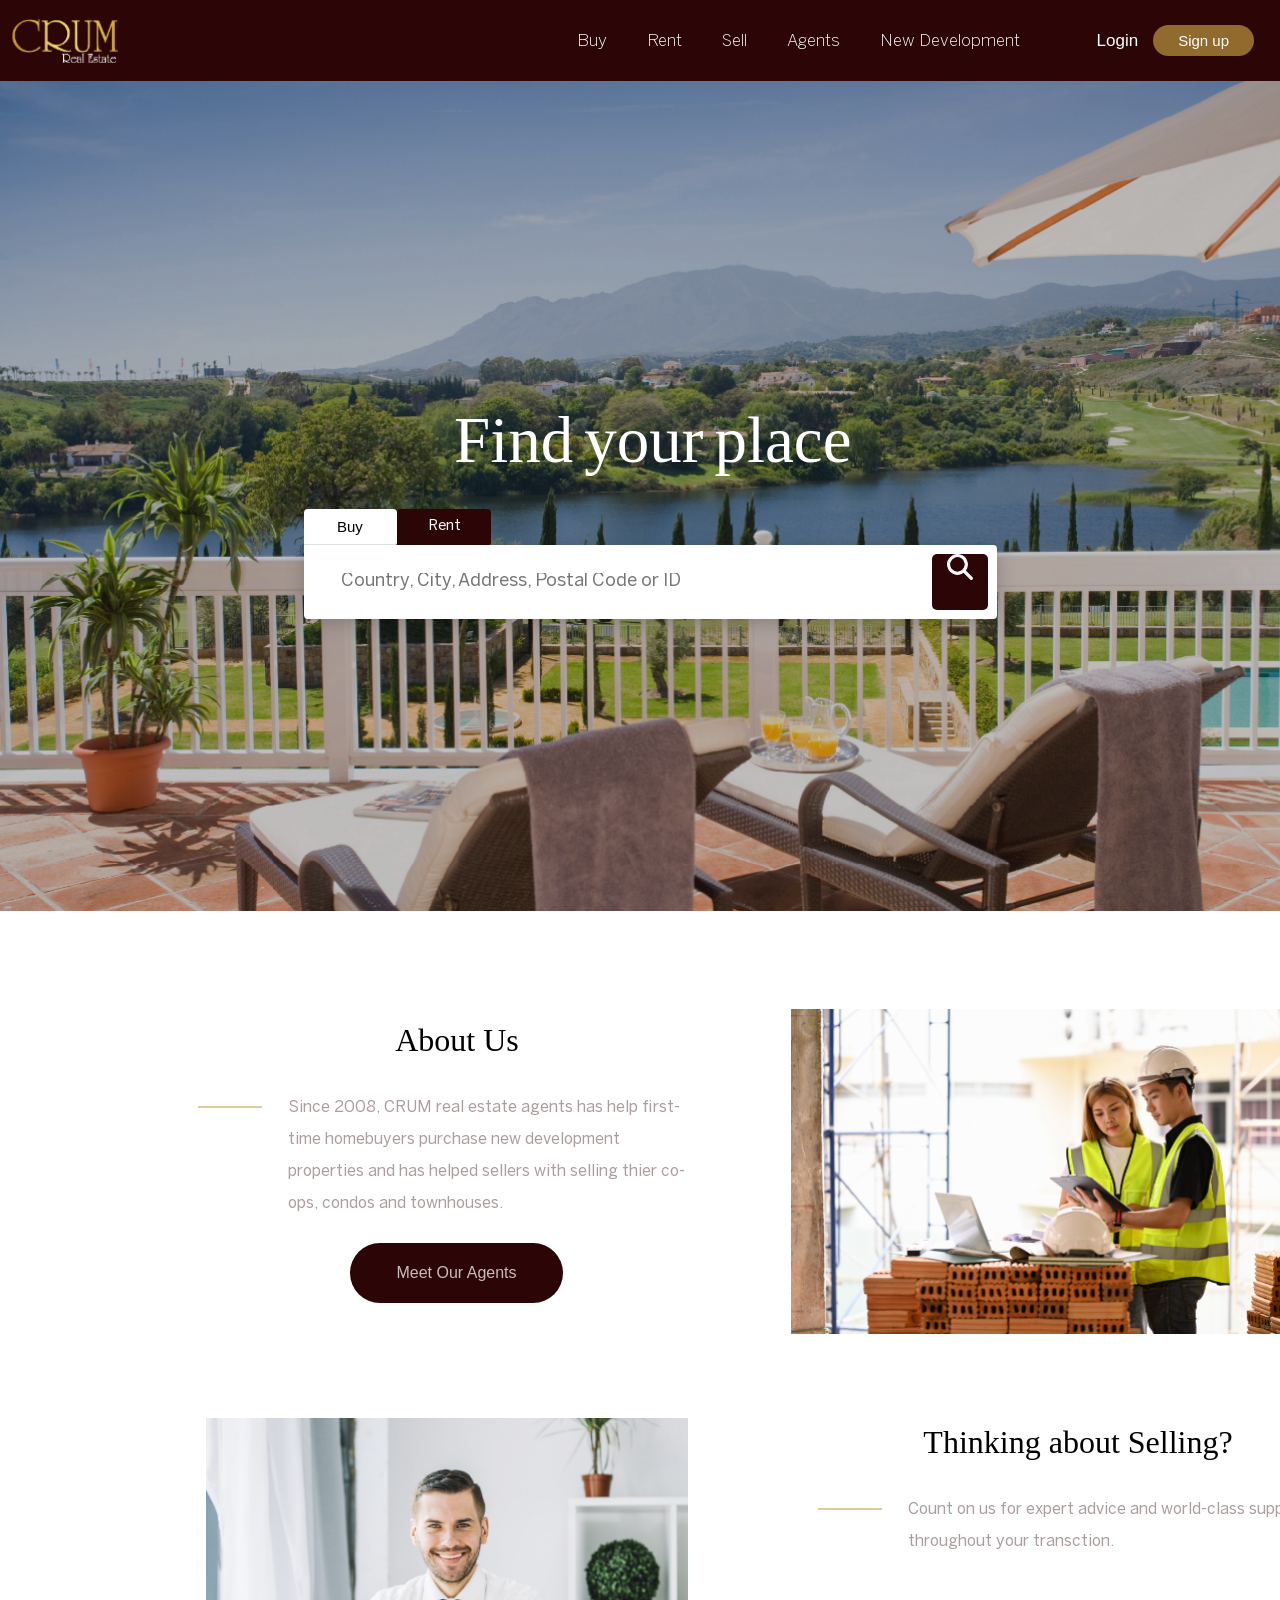
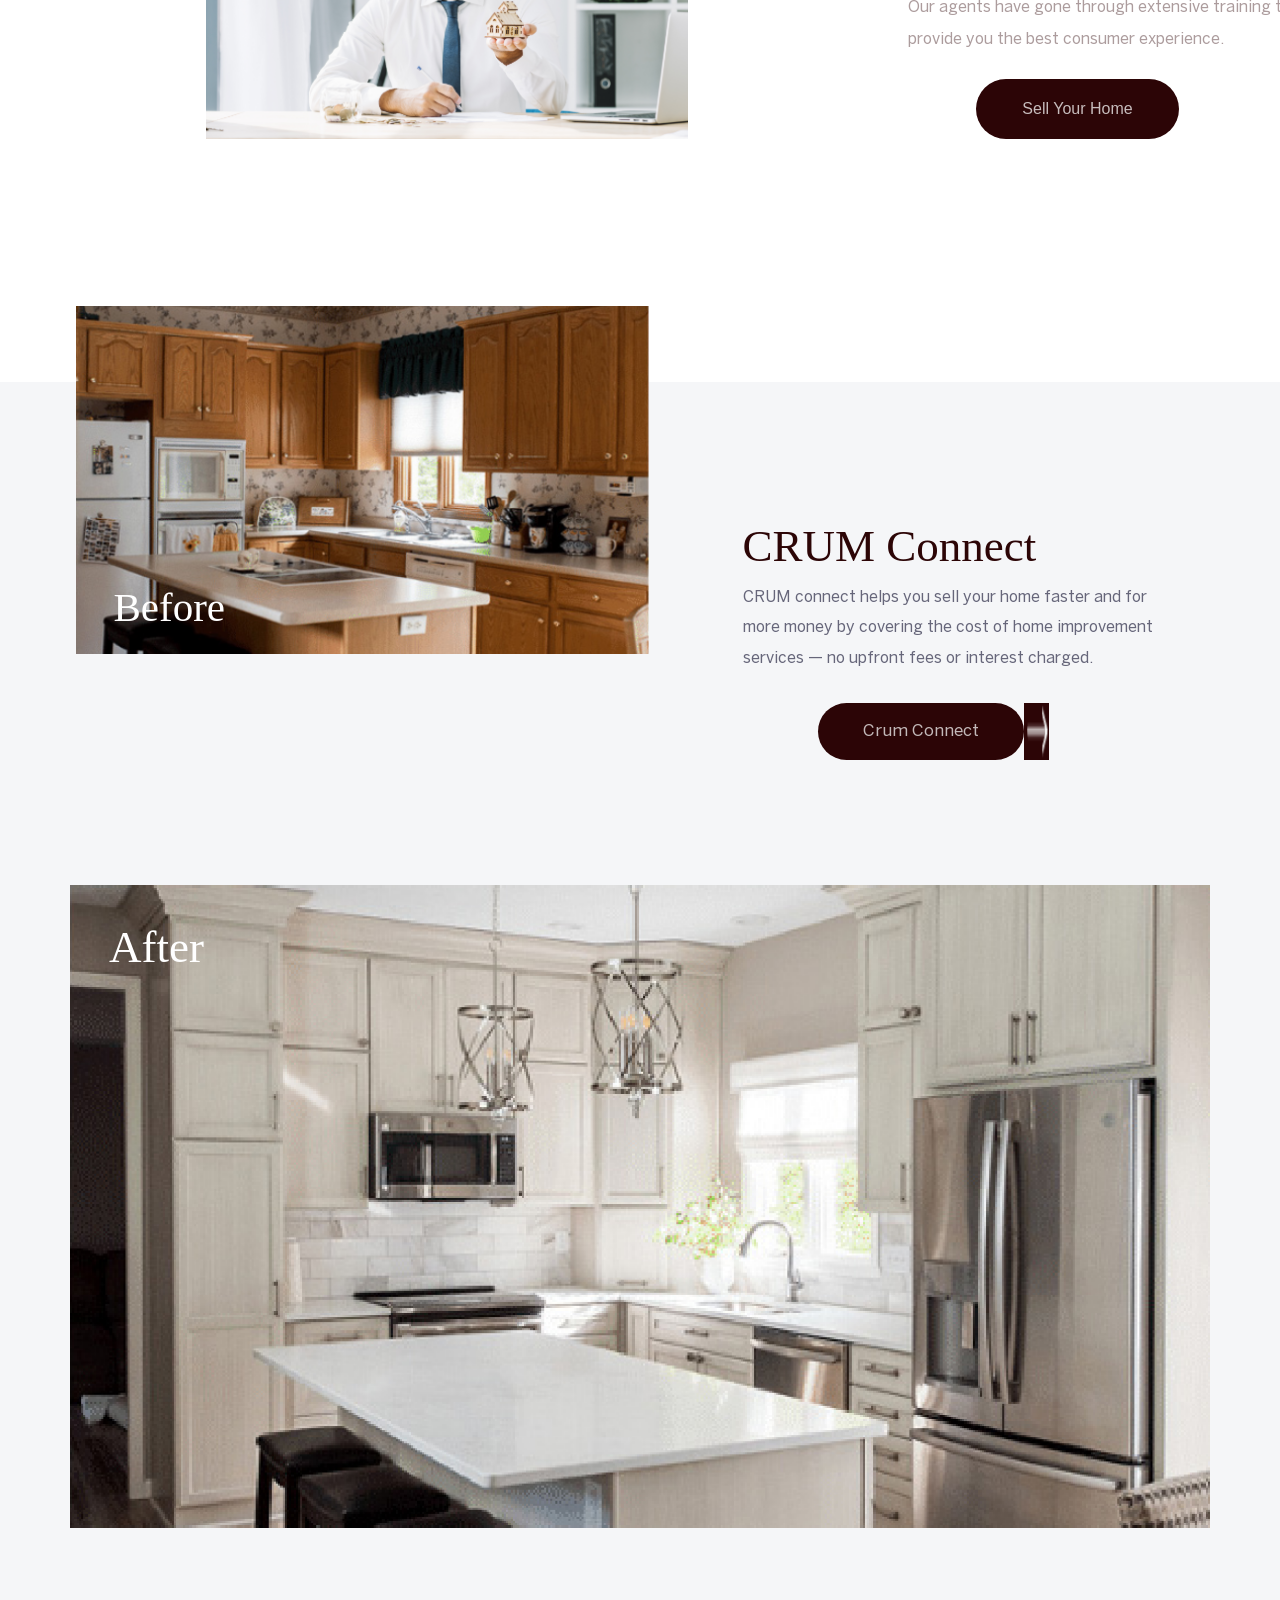
==== commit 82f190bc: "navbar updated" ====
--- a/index.html
+++ b/index.html
@@ -41,7 +41,7 @@
         </div>
       </div>
       <div class="menu">
-        <svg class="menu-icon" width="24" height="24" viewBox="0 0 24 24" fill="none">
+        <svg class="menu-icon" viewBox="0 0 24 24" fill="none">
           <path d="M4 6H20M4 12H20M4 18H20" stroke-width="2" stroke-linecap="round" stroke-linejoin="round" />
         </svg>
       </div>
@@ -49,7 +49,7 @@
 
     <section class="hero-section">
       <div class="hero-wrapper">
-        <h2 class="hero-content">Find your place</h2>
+        <h2 class="hero-content">Find <span class="hero-content-span">your</span> place</h2>
         <div class="inputDiv">
           <div class="category-tabs">
             <button class="buy-btn">Buy</button>
@@ -70,7 +70,6 @@
       </div>
     </section>
   </header>
-
   <!-- Main Section -->
   <section class="container about-main-container">
     <div class="main-section">
@@ -87,15 +86,14 @@
           <button class="about-btn">Meet Our Agents</button>
         </div>
       </div>
-      <div class="">
-
-        <img src="images/main-section.png" alt="Main Section" class="main-section-image " />
+      <div>
+        <img src="images/main-section.png" alt="Main Section" class="main-section-image" />
       </div>
     </div>
 
     <div class="main-section thinking">
 
-      <div>
+      <div class="thinking-image">
         <img src="images/main-section-image-2.png" alt="Main Section" class="main-section-image2 " />
       </div>
       <div class="about-container thinking-con">
@@ -113,9 +111,7 @@
         </div>
       </div>
     </div>
-
   </section>
-
   <!-- Crum Connection -->
   <section class="crum-connect-section">
     <div class="connect-top-grid">
@@ -132,8 +128,8 @@
           interest charged.
         </p>
         <div class="connect-cta-div">
-          <a href="#" class="connect-cta">Crum Connect<img src="images/arrow.png" alt="" />
-          </a>
+          <a href="#" class="connect-cta">Crum Connect</a>
+          <img src="images/arrow.png" alt="" />
         </div>
       </div>
     </div>
@@ -145,663 +141,6 @@
       </div>
     </div>
   </section>
-
-  <!-- Featured Propertires -->
-  <section class="featured-container">
-    <div class="heading-group">
-      <span class="gold-line"></span>
-      <h2 class="main-title">Featured Properties</h2>
-    </div>
-
-    <div class="sub-heading-group">
-      <div class="left-side">
-        <span class="gold-line-left"></span>
-        <h2 class="main-title main-sub-title-group">Manhattan, New York</h2>
-      </div>
-      <a href="#" class="view-all">View All <span class="arrow-icon"><img src="images/vewiArrow.png" alt=""></span></a>
-    </div>
-
-    <!-- Featured Container -->
-    <div class="featured-container">
-      <div class="featured-propertie">
-        <div class="featured">
-          <!-- First Card -->
-          <div class="properties-cards">
-            <img src="images/feature-properties-image-1.jpg" alt="" class="properties-card-images">
-            <div class="overlay"></div>
-            <!-- Properties content -->
-            <div class="properties-content">
-              <div class="cardTop-content">
-                <h3 class="properties-Title">Listed by Crum Estate Real Eastate </h3>
-                <span class="new">New</span>
-              </div>
-              <div class="icon">
-                <a href="" class="heart-icon"><svg xmlns="http://www.w3.org/2000/svg" width="22.045" height="19.79"
-                    viewBox="0 0 22.045 19.79">
-                    <g id="Icon_awesome-heart" data-name="Icon awesome-heart" transform="translate(0.501 0.502)">
-                      <path id="Icon_awesome-heart-2" class=" group-focus:fill-primary-1 group-focus:stroke-primary-1"
-                        data-name="Icon awesome-heart"
-                        d="M19,3.532a5.54,5.54,0,0,0-7.669.57l-.81.851L9.711,4.1a5.54,5.54,0,0,0-7.669-.57,6.106,6.106,0,0,0-.407,8.718l7.952,8.379a1.271,1.271,0,0,0,1.862,0L19.4,12.251A6.1,6.1,0,0,0,19,3.532Z"
-                        transform="translate(0.001 -2.248)" fill="#c29b40" stroke="#c29b40" stroke-width="1"></path>
-                    </g>
-                  </svg>
-                </a>
-              </div>
-              <div class="card-footer">
-                <p class="properties-price">$5,200,000</p>
-                <p class="properties-address">401 E60th Streat 36-A</p>
-                <p class="properties-listing">Listing Countesy of Crum</p>
-                <h3 class="real">Real Estate</h3>
-                <div class="house-details-content">
-                  <div class="propertice-iconImages">
-                    <img class="bed-icon" src="images/properties-icon-bad.png" alt=""><span class="bed-span">2</span>
-                    <img class="bath-icon" src="images/properties-icon-bath.png" alt=""><span class="bath-span">2</span>
-                    <img src="images/properties-icon-width.png" alt=""><span class="squarePara">8,000</span>
-                  </div>
-                </div>
-              </div>
-            </div>
-          </div>
-
-          <!-- Second Card -->
-          <div class="properties-cards">
-            <img src="images/feature-properties-image-2.jpg" alt="" class="properties-card-images">
-            <div class="overlay"></div>
-            <!-- Properties content -->
-            <div class="properties-content">
-              <div class="cardTop-content">
-                <h3 class="properties-Title">Listed by Crum Estate Real Eastate </h3>
-                <span class="new">New</span>
-              </div>
-              <div class="icon">
-                <a href="" class="heart-icon"><svg xmlns="http://www.w3.org/2000/svg" width="22.045" height="19.79"
-                    viewBox="0 0 22.045 19.79">
-                    <g id="Icon_awesome-heart" data-name="Icon awesome-heart" transform="translate(0.501 0.502)">
-                      <path id="Icon_awesome-heart-2" class=" group-focus:fill-primary-1 group-focus:stroke-primary-1"
-                        data-name="Icon awesome-heart"
-                        d="M19,3.532a5.54,5.54,0,0,0-7.669.57l-.81.851L9.711,4.1a5.54,5.54,0,0,0-7.669-.57,6.106,6.106,0,0,0-.407,8.718l7.952,8.379a1.271,1.271,0,0,0,1.862,0L19.4,12.251A6.1,6.1,0,0,0,19,3.532Z"
-                        transform="translate(0.001 -2.248)" fill="#c29b40" stroke="#c29b40" stroke-width="1"></path>
-                    </g>
-                  </svg>
-                </a>
-              </div>
-              <div class="card-footer">
-                <p class="properties-price">$5,200,000</p>
-                <p class="properties-address">401 E60th Streat 36-A</p>
-                <p class="properties-listing">Listing Countesy of Crum</p>
-                <h3 class="real">Real Estate</h3>
-                <div class="house-details-content">
-                  <div class="propertice-iconImages">
-                    <img class="bed-icon" src="images/properties-icon-bad.png" alt=""><span class="bed-span">2</span>
-                    <img class="bath-icon" src="images/properties-icon-bath.png" alt=""><span class="bath-span">2</span>
-                    <img src="images/properties-icon-width.png" alt=""><span class="squarePara">8,000</span>
-                  </div>
-                </div>
-              </div>
-            </div>
-          </div>
-
-          <!-- Thrid Card -->
-          <div class="properties-cards">
-            <img src="images/feature-properties-image-3.jpg" alt="" class="properties-card-images">
-            <div class="overlay"></div>
-            <!-- Properties content -->
-            <div class="properties-content">
-              <div class="cardTop-content">
-                <h3 class="properties-Title">Listed by Crum Estate Real Eastate </h3>
-                <span class="new">New</span>
-              </div>
-              <div class="icon">
-                <a href="" class="heart-icon"><svg xmlns="http://www.w3.org/2000/svg" width="22.045" height="19.79"
-                    viewBox="0 0 22.045 19.79">
-                    <g id="Icon_awesome-heart" data-name="Icon awesome-heart" transform="translate(0.501 0.502)">
-                      <path id="Icon_awesome-heart-2" class=" group-focus:fill-primary-1 group-focus:stroke-primary-1"
-                        data-name="Icon awesome-heart"
-                        d="M19,3.532a5.54,5.54,0,0,0-7.669.57l-.81.851L9.711,4.1a5.54,5.54,0,0,0-7.669-.57,6.106,6.106,0,0,0-.407,8.718l7.952,8.379a1.271,1.271,0,0,0,1.862,0L19.4,12.251A6.1,6.1,0,0,0,19,3.532Z"
-                        transform="translate(0.001 -2.248)" fill="#c29b40" stroke="#c29b40" stroke-width="1"></path>
-                    </g>
-                  </svg>
-                </a>
-              </div>
-              <div class="card-footer">
-                <p class="properties-price">$5,200,000</p>
-                <p class="properties-address">401 E60th Streat 36-A</p>
-                <p class="properties-listing">Listing Countesy of Crum</p>
-                <h3 class="real">Real Estate</h3>
-                <div class="house-details-content">
-                  <div class="propertice-iconImages">
-                    <img class="bed-icon" src="images/properties-icon-bad.png" alt=""><span class="bed-span">2</span>
-                    <img class="bath-icon" src="images/properties-icon-bath.png" alt=""><span class="bath-span">2</span>
-                    <img src="images/properties-icon-width.png" alt=""><span class="squarePara">8,000</span>
-                  </div>
-                </div>
-              </div>
-            </div>
-          </div>
-
-          <!-- Froth Card -->
-          <div class="properties-cards">
-            <img src="images/feature-properties-image-4.jpg" alt="" class="properties-card-images">
-            <div class="overlay"></div>
-            <!-- Properties content -->
-            <div class="properties-content">
-              <div class="cardTop-content">
-                <h3 class="properties-Title">Listed by Crum Estate Real Eastate </h3>
-                <span class="new">New</span>
-              </div>
-              <div class="icon">
-                <a href="" class="heart-icon"><svg xmlns="http://www.w3.org/2000/svg" width="22.045" height="19.79"
-                    viewBox="0 0 22.045 19.79">
-                    <g id="Icon_awesome-heart" data-name="Icon awesome-heart" transform="translate(0.501 0.502)">
-                      <path id="Icon_awesome-heart-2" class=" group-focus:fill-primary-1 group-focus:stroke-primary-1"
-                        data-name="Icon awesome-heart"
-                        d="M19,3.532a5.54,5.54,0,0,0-7.669.57l-.81.851L9.711,4.1a5.54,5.54,0,0,0-7.669-.57,6.106,6.106,0,0,0-.407,8.718l7.952,8.379a1.271,1.271,0,0,0,1.862,0L19.4,12.251A6.1,6.1,0,0,0,19,3.532Z"
-                        transform="translate(0.001 -2.248)" fill="#c29b40" stroke="#c29b40" stroke-width="1"></path>
-                    </g>
-                  </svg>
-                </a>
-              </div>
-              <div class="card-footer">
-                <p class="properties-price">$5,200,000</p>
-                <p class="properties-address">401 E60th Streat 36-A</p>
-                <p class="properties-listing">Listing Countesy of Crum</p>
-                <h3 class="real">Real Estate</h3>
-                <div class="house-details-content">
-                  <div class="propertice-iconImages">
-                    <img class="bed-icon" src="images/properties-icon-bad.png" alt=""><span class="bed-span">2</span>
-                    <img class="bath-icon" src="images/properties-icon-bath.png" alt=""><span class="bath-span">2</span>
-                    <img src="images/properties-icon-width.png" alt=""><span class="squarePara">8,000</span>
-                  </div>
-                </div>
-              </div>
-            </div>
-          </div>
-        </div>
-      </div>
-    </div>
-
-    <!-- Los Angeles, Califoria -->
-    <div class="sub-heading-group los-angeles">
-      <div class="left-side">
-        <span class="gold-line-left los"></span>
-        <h2 class="main-title los-title">Los Angeles, Califoria</h2>
-      </div>
-      <a href="#" class="view-all">View All <span class="arrow-icon"><img src="images/vewiArrow.png" alt=""></span></a>
-    </div>
-
-    <!-- Los Angeles, Califoria -->
-    <div class="featured-container">
-      <div class="featured-propertie">
-        <div class="featured">
-          <!-- First Card -->
-          <div class="properties-cards">
-            <img src="images/feature-properties-image-1.jpg" alt="" class="properties-card-images">
-            <div class="overlay"></div>
-            <!-- Properties content -->
-            <div class="properties-content">
-              <div class="cardTop-content">
-                <h3 class="properties-Title">Listed by Crum Estate Real Eastate </h3>
-                <span class="new">New</span>
-              </div>
-              <div class="icon">
-                <a href="" class="heart-icon"><svg xmlns="http://www.w3.org/2000/svg" width="22.045" height="19.79"
-                    viewBox="0 0 22.045 19.79">
-                    <g id="Icon_awesome-heart" data-name="Icon awesome-heart" transform="translate(0.501 0.502)">
-                      <path id="Icon_awesome-heart-2" class=" group-focus:fill-primary-1 group-focus:stroke-primary-1"
-                        data-name="Icon awesome-heart"
-                        d="M19,3.532a5.54,5.54,0,0,0-7.669.57l-.81.851L9.711,4.1a5.54,5.54,0,0,0-7.669-.57,6.106,6.106,0,0,0-.407,8.718l7.952,8.379a1.271,1.271,0,0,0,1.862,0L19.4,12.251A6.1,6.1,0,0,0,19,3.532Z"
-                        transform="translate(0.001 -2.248)" fill="#c29b40" stroke="#c29b40" stroke-width="1"></path>
-                    </g>
-                  </svg>
-                </a>
-              </div>
-              <div class="card-footer">
-                <p class="properties-price">$5,200,000</p>
-                <p class="properties-address">401 E60th Streat 36-A</p>
-                <p class="properties-listing">Listing Countesy of Crum</p>
-                <h3 class="real">Real Estate</h3>
-                <div class="house-details-content">
-                  <div class="propertice-iconImages">
-                    <img class="bed-icon" src="images/properties-icon-bad.png" alt=""><span class="bed-span">2</span>
-                    <img class="bath-icon" src="images/properties-icon-bath.png" alt=""><span class="bath-span">2</span>
-                    <img src="images/properties-icon-width.png" alt=""><span class="squarePara">8,000</span>
-                  </div>
-                </div>
-              </div>
-            </div>
-          </div>
-
-          <!-- Second Card -->
-          <div class="properties-cards">
-            <img src="images/feature-properties-image-2.jpg" alt="" class="properties-card-images">
-            <div class="overlay"></div>
-            <!-- Properties content -->
-            <div class="properties-content">
-              <div class="cardTop-content">
-                <h3 class="properties-Title">Listed by Crum Estate Real Eastate </h3>
-                <span class="new">New</span>
-              </div>
-              <div class="icon">
-                <a href="" class="heart-icon"><svg xmlns="http://www.w3.org/2000/svg" width="22.045" height="19.79"
-                    viewBox="0 0 22.045 19.79">
-                    <g id="Icon_awesome-heart" data-name="Icon awesome-heart" transform="translate(0.501 0.502)">
-                      <path id="Icon_awesome-heart-2" class=" group-focus:fill-primary-1 group-focus:stroke-primary-1"
-                        data-name="Icon awesome-heart"
-                        d="M19,3.532a5.54,5.54,0,0,0-7.669.57l-.81.851L9.711,4.1a5.54,5.54,0,0,0-7.669-.57,6.106,6.106,0,0,0-.407,8.718l7.952,8.379a1.271,1.271,0,0,0,1.862,0L19.4,12.251A6.1,6.1,0,0,0,19,3.532Z"
-                        transform="translate(0.001 -2.248)" fill="#c29b40" stroke="#c29b40" stroke-width="1"></path>
-                    </g>
-                  </svg>
-                </a>
-              </div>
-              <div class="card-footer">
-                <p class="properties-price">$5,200,000</p>
-                <p class="properties-address">401 E60th Streat 36-A</p>
-                <p class="properties-listing">Listing Countesy of Crum</p>
-                <h3 class="real">Real Estate</h3>
-                <div class="house-details-content">
-                  <div class="propertice-iconImages">
-                    <img class="bed-icon" src="images/properties-icon-bad.png" alt=""><span class="bed-span">2</span>
-                    <img class="bath-icon" src="images/properties-icon-bath.png" alt=""><span class="bath-span">2</span>
-                    <img src="images/properties-icon-width.png" alt=""><span class="squarePara">8,000</span>
-                  </div>
-                </div>
-              </div>
-            </div>
-          </div>
-
-          <!-- Thrid Card -->
-          <div class="properties-cards">
-            <img src="images/feature-properties-image-3.jpg" alt="" class="properties-card-images">
-            <div class="overlay"></div>
-            <!-- Properties content -->
-            <div class="properties-content">
-              <div class="cardTop-content">
-                <h3 class="properties-Title">Listed by Crum Estate Real Eastate </h3>
-                <span class="new">New</span>
-              </div>
-              <div class="icon">
-                <a href="" class="heart-icon"><svg xmlns="http://www.w3.org/2000/svg" width="22.045" height="19.79"
-                    viewBox="0 0 22.045 19.79">
-                    <g id="Icon_awesome-heart" data-name="Icon awesome-heart" transform="translate(0.501 0.502)">
-                      <path id="Icon_awesome-heart-2" class=" group-focus:fill-primary-1 group-focus:stroke-primary-1"
-                        data-name="Icon awesome-heart"
-                        d="M19,3.532a5.54,5.54,0,0,0-7.669.57l-.81.851L9.711,4.1a5.54,5.54,0,0,0-7.669-.57,6.106,6.106,0,0,0-.407,8.718l7.952,8.379a1.271,1.271,0,0,0,1.862,0L19.4,12.251A6.1,6.1,0,0,0,19,3.532Z"
-                        transform="translate(0.001 -2.248)" fill="#c29b40" stroke="#c29b40" stroke-width="1"></path>
-                    </g>
-                  </svg>
-                </a>
-              </div>
-              <div class="card-footer">
-                <p class="properties-price">$5,200,000</p>
-                <p class="properties-address">401 E60th Streat 36-A</p>
-                <p class="properties-listing">Listing Countesy of Crum</p>
-                <h3 class="real">Real Estate</h3>
-                <div class="house-details-content">
-                  <div class="propertice-iconImages">
-                    <img class="bed-icon" src="images/properties-icon-bad.png" alt=""><span class="bed-span">2</span>
-                    <img class="bath-icon" src="images/properties-icon-bath.png" alt=""><span class="bath-span">2</span>
-                    <img src="images/properties-icon-width.png" alt=""><span class="squarePara">8,000</span>
-                  </div>
-                </div>
-              </div>
-            </div>
-          </div>
-
-          <!-- Froth Card -->
-          <div class="properties-cards">
-            <img src="images/feature-properties-image-4.jpg" alt="" class="properties-card-images">
-            <div class="overlay"></div>
-            <!-- Properties content -->
-            <div class="properties-content">
-              <div class="cardTop-content">
-                <h3 class="properties-Title">Listed by Crum Estate Real Eastate </h3>
-                <span class="new">New</span>
-              </div>
-              <div class="icon">
-                <a href="" class="heart-icon"><svg xmlns="http://www.w3.org/2000/svg" width="22.045" height="19.79"
-                    viewBox="0 0 22.045 19.79">
-                    <g id="Icon_awesome-heart" data-name="Icon awesome-heart" transform="translate(0.501 0.502)">
-                      <path id="Icon_awesome-heart-2" class=" group-focus:fill-primary-1 group-focus:stroke-primary-1"
-                        data-name="Icon awesome-heart"
-                        d="M19,3.532a5.54,5.54,0,0,0-7.669.57l-.81.851L9.711,4.1a5.54,5.54,0,0,0-7.669-.57,6.106,6.106,0,0,0-.407,8.718l7.952,8.379a1.271,1.271,0,0,0,1.862,0L19.4,12.251A6.1,6.1,0,0,0,19,3.532Z"
-                        transform="translate(0.001 -2.248)" fill="#c29b40" stroke="#c29b40" stroke-width="1"></path>
-                    </g>
-                  </svg>
-                </a>
-              </div>
-              <div class="card-footer">
-                <p class="properties-price">$5,200,000</p>
-                <p class="properties-address">401 E60th Streat 36-A</p>
-                <p class="properties-listing">Listing Countesy of Crum</p>
-                <h3 class="real">Real Estate</h3>
-                <div class="house-details-content">
-                  <div class="propertice-iconImages">
-                    <img class="bed-icon" src="images/properties-icon-bad.png" alt=""><span class="bed-span">2</span>
-                    <img class="bath-icon" src="images/properties-icon-bath.png" alt=""><span class="bath-span">2</span>
-                    <img src="images/properties-icon-width.png" alt=""><span class="squarePara">8,000</span>
-                  </div>
-                </div>
-              </div>
-            </div>
-          </div>
-        </div>
-      </div>
-    </div>
-  </section>
-
-  <!-- Our locations -->
-  <div class="sub-heading-group our-location-gropu">
-    <div class="left-side">
-      <span class="gold-line-left location-divider"></span>
-      <h2 class="main-title location-title">Our Locations</h2>
-    </div>
-    <a href="#" class="view-all" style="visibility: hidden;">View All <span class="arrow-icon"><img
-          src="images/vewiArrow.png" alt=""></span></a>
-  </div>
-
-  <section class="locations-card-container">
-
-    <div class="card-item">
-      <div class="locations-card-image">
-        <div class="overlay"></div>
-        <img class="locationImage" src="images/California.png" alt="California">
-      </div>
-      <div class="locationCard-content">
-        <h3 class="card-heading">California</h3>
-        <p class="card-text">500<small>+</small> Property</p>
-      </div>
-    </div>
-    <div class="card-item">
-      <div class="locations-card-image">
-        <div class="overlay"></div>
-        <img src="images/new-yrok.png" alt="New York" class="locationImage">
-      </div>
-      <div class="locationCard-content">
-        <h3 class="card-heading">New York</h3>
-        <p class="card-text">300<small>+</small> Property</p>
-      </div>
-    </div>
-
-    <div class="card-item">
-      <div class="locations-card-image">
-        <div class="overlay"></div>
-        <img src="images/hudson-valley.png" alt="hudson-valley" class="locationImage">
-      </div>
-      <div class="locationCard-content">
-        <h3 class="card-heading">Hudson Valley</h3>
-        <p class="card-text">400<small>+</small> Property</p>
-      </div>
-    </div>
-
-    <div class="card-item">
-      <div class="locations-card-image">
-        <div class="overlay"></div>
-        <img src="images/jersey.png" alt="new-jersey" class="locationImage">
-      </div>
-      <div class="locationCard-content">
-        <h3 class="card-heading">New Jersey</h3>
-        <p class="card-text">400<small>+</small> Property</p>
-      </div>
-    </div>
-
-
-    <div class="card-item">
-      <div class="locations-card-image">
-        <div class="overlay"></div>
-        <img src="images/conecticut.png" alt="connecticut" class="locationImage">
-      </div>
-      <div class="locationCard-content">
-        <h3 class="card-heading">Connecticut</h3>
-        <p class="card-text">400<small>+</small> Property</p>
-      </div>
-    </div>
-
-    <div class="card-item">
-      <div class="locations-card-image">
-        <div class="overlay"></div>
-        <img src="images/4.png" alt="connecticut" class="locationImage">
-      </div>
-      <div class="locationCard-content">
-        <h3 class="card-heading">Connecticut</h3>
-        <p class="card-text">400<small>+</small> Property</p>
-      </div>
-    </div>
-  </section>
-
-  <!-- Crum App -->
-  <section class="crum-container">
-    <div class="container crum-apps">
-      <div class="main-section crum-app-contaner">
-        <div class="about-container crum-about-container crum">
-          <div class="about-content">
-            <h1 class="about-us crum-heading">The CRUM App</h1>
-            <p class="about-para about-para-crum">
-              Sync your home search across all your devices and stay connected to your agent Download today
-            </p>
-          </div>
-          <div class="crum-app">
-            <img src="images/googlePlay.png" alt="Crum Google Play Store App" class="crumgoogle-app">
-            <img src="images/app-store.png" alt="Crum Apple Store App" class="crumgoogle-app">
-          </div>
-        </div>
-        <img src="images/crumApp-image.png" alt="Main Section" class="main-section-image crum-app-image" />
-      </div>
-    </div>
-  </section>
-
-  <!-- Our Blog -->
-  <div class="sub-heading-group our-blog-group">
-    <div class="left-side">
-      <span class="gold-line-left blog-divder"></span>
-      <h2 class="main-title blog-titles">Our Blog</h2>
-    </div>
-    <a href="#" class="view-all" style="visibility: hidden;">View All <span class="arrow-icon"><img
-          src="images/vewiArrow.png" alt=""></span></a>
-  </div>
-
-  <!-- Our Blog -->
-  <section class="container blog-container">
-    <div class="blog-card-container">
-      <!-- Blog Card 1 -->
-      <div class="blog-card-imags">
-        <img src="images/blogCard1.png" class="blog-image" alt="Can You Be A Part-Time Real Estate Agent?">
-      </div>
-
-
-      <div class="blog-card-item">
-        <div class="blog-content">
-          <h3 class="blog-heading"><a href="#" class="blog-heading">Can You Be A Part-Time Real Estate Agent?</a></h3>
-          <p class="blog-excerpt">Lorem ipsum dolor sit amet consectetur adipisicing elit. Cumque reiciendis quos ad
-            illo debitis possimus harum! Aut numquam et, vero maiores asperiores repellendus nostrum cumque ad
-            laudantium nobis iure facere.</p>
-        </div>
-      </div>
-      <!-- Blog Card 2 -->
-      <div class="blog-card-item">
-        <div class="blog-card-image">
-          <img src="images/blogCard2.png" class="blog-image" alt="Apartments in NYC: 2022 Renter Guide">
-        </div>
-        <div class="blog-card-content">
-          <h3 class="blog-tile">Apartments in NYC: 2022 Renter Guide</h3>
-          <p class="blog-meta">Crum Smith</p>
-        </div>
-      </div>
-      <!-- Blog Card 3 -->
-      <div class="blog-card-item blog-cards-image">
-        <div class="blog-card-image">
-          <img src="images/blogCard3.png" class="blog-image" alt="Top Neighborhoods To Buy Houses For ...">
-        </div>
-        <div class="blog-card-content">
-          <h3 class="blog-tile">Can You Be A Part-Time Real Estate Agent?</h3>
-          <p class="blog-meta">Crum Smith</p>
-        </div>
-      </div>
-
-      <!-- Blog Card 4 -->
-      <div class="blog-card-item blog-cards-image">
-        <div class="blog-card-image">
-          <img src="images/blogCard4.png" class="blog-image" alt="Top Neighborhoods To Buy Houses For ...">
-        </div>
-        <div class="blog-card-content">
-          <h3 class="blog-tile">Top Neighborhoods To Buy Houses For ...</h3>
-          <p class="blog-meta">Crum Smith</p>
-        </div>
-      </div>
-
-      <!-- Blog Card 5 -->
-      <div class="blog-card-item">
-        <div class="blog-card-image blog-cards-images">
-          <img src="images/blogCard5.png" class="blog-image" alt="Top Neighborhoods To Buy Houses For ...">
-        </div>
-        <div class="blog-card-content">
-          <h3 class="blog-tile">Apartments in NYC 2022 Renter Guide</h3>
-          <p class="blog-meta">Crum Smith</p>
-        </div>
-      </div>
-
-    </div>
-  </section>
-
-  <!-- Popular Cites -->
-  <div class="sub-heading-group real-estate-popular-cites">
-    <div class="left-side">
-      <span class="gold-line-left real-sub"></span>
-      <h2 class="main-title">Real Estate in Popular Cites</h2>
-    </div>
-    <a href="#" class="view-all" style="visibility: hidden;">View All <span class="arrow-icon"><img
-          src="images/vewiArrow.png" alt=""></span></a>
-  </div>
-
-  <section class="container popular-cites-container">
-    <div class="main-section-container popular-cites">
-      <div class="popular-links">
-        <a href="#" class="popular-cites-link">Califomia Real Estate</a>
-        <a href="#" class="popular-cites-link">Los Angeles Real Estate</a>
-        <a href="#" class="popular-cites-link">San Francisco Real Estate</a>
-        <a href="#" class="popular-cites-link">Queens Real Estate</a>
-      </div>
-
-      <div class="popular-links">
-        <a href="#" class="popular-cites-link">Beverly Hils Real Estate</a>
-        <a href="#" class="popular-cites-link">Orange Country Real Estate</a>
-        <a href="#" class="popular-cites-link">New York Real Estate</a>
-        <a href="#" class="popular-cites-link">The Hamptons Real Estate</a>
-      </div>
-
-      <div class="popular-links">
-        <a href="#" class="popular-cites-link">Hollywood Real Estate</a>
-        <a href="#" class="popular-cites-link">Pasadens Real Estate</a>
-        <a href="#" class="popular-cites-link">Mahattan Real Estate</a>
-        <a href="#" class="popular-cites-link">Nassau Country Real Estate</a>
-      </div>
-
-      <div class="popular-links">
-        <a href="#" class="popular-cites-link">Long Beach Real Estate</a>
-        <a href="#" class="popular-cites-link">Santa Monica Real Estate</a>
-        <a href="#" class="popular-cites-link">Brooklyn Real Estate</a>
-        <a href="#" class="popular-cites-link">Suffolk Country Real Estate</a>
-      </div>
-    </div>
-
-
-  </section>
-  <div class="view-all-container">
-    <a href="#" class="view">View All</a>
-  </div>
-
-  <footer class="footer-container">
-    <div class="container footers">
-      <div class="footer-content">
-
-        <div class="footer-column">
-          <img src="images/logo.png" class="crum-logo" alt="Logo">
-
-          <img src="images/googlePlay.png" alt="Get it on Google Play" class="footerLogo-links">
-          <img src="images/app-store.png" alt="Download on App Store" class="footerLogo-links">
-        </div>
-
-        <div class="footer-column">
-          <h3 class="footer-heading">About Us</h3>
-          <p class="footer-para">
-            Founded in 2008 as the premier real estate agents for renters,
-            buyers, sellers and investors across the country.
-          </p>
-          <div class="sub-text">
-            <p class="">CONTACTUS </p>
-            <img src="images/arrow.png" alt="">
-          </div>
-        </div>
-
-        <div class="footer-column">
-          <h3 class="footer-heading">Useful Links</h3>
-          <nav class="footer-links">
-            <a href="#">Blog</a>
-            <a href="#">Offices</a>
-            <a href="#">Careers</a>
-            <a href="#">Neighborhood Guides</a>
-          </nav>
-        </div>
-
-        <div class="footer-column last-column">
-          <h3 class="footer-heading">LATEST TWEETS</h3>
-          <p class="footer-para last-para">Get the home of your dreams with professionals that are committed to helping
-            you do so!
-          </p>
-          <p class="sub-text one-hour">1HOURS AGO</p>
-        </div>
-
-      </div>
-
-      <div class="main-footer">
-        <div class="footer-top">
-          <ul class="social-links">
-            <li><a href="#">Facebook</a></li>
-            <li><a href="#">Twitter</a></li>
-            <li><a href="#">Instagram</a></li>
-            <li><a href="#">LinkedIn</a></li>
-            <li><a href="#">YouTube</a></li>
-            <li><a href="#">Pinterest</a></li>
-          </ul>
-          <a href="#" class="personal-info-link">DO NOT SELL MY PERSONAL INFORMATION</a>
-
-        </div>
-
-        <div class="footer-paragraph">
-          <div class="language-selector">
-            <img src="/images/earth-globe-svgrepo-com.png" class="earth-icon" alt="">
-            <span class="languge">English - United States</span>
-          </div>
-
-          <hr class="footer-divider">
-
-          <ul class="legal-menu">
-            <li><a href="#">Privacy Policy</a></li>
-            <li><a href="#">Terms and Conditions</a></li>
-            <li><a href="#">Fair Housing Policy</a></li>
-            <li><a href="#">DCMA</a></li>
-          </ul>
-
-          <div class="disclaimer-text">
-            <p>THE SOURCE OF THE DISPLAYED DATA IS EITHER THE PROPERTY OWNER OR PUBLIC RECORD PROVIDED BY
-              NON-GOVERNMENTAL THIRD PARTIES.IT IS BELIEVED TO BE RELIABLE BUT NOT GUARANTEED. THIS INFORMATION IS
-              PROVIDED EXCLUSIVELY FOR CONSUMERS’ PERSONAL, NON-COMMERCIAL USE.</p>
-            <p>575 MADISON AVENUE, NEW YORK, NY 10022. 212. 891.7000 © 2021 DOUGLAS ELLIMAN REAL ESTATE. ALL MATERIAL
-              PRESENTED HEREIN IS INTENDED FOR INFORMATION PURPOSES ONLY. WHILE, THIS INFORMATION IS BELIEVED TO BE
-              CORRECT, IT IS REPRESENTED SUBJECT TO ERRORS, OMISSIONS, CHANGES OR WITHDRAWAL WITHOUT NOTICE. ALL
-              PROPERTY INFORMATION, INCLUDING, BUT NOT LIMITED TO SQUARE FOOTAGE, ROOM COUNT, NUMBER OF BEDROOMS AND THE
-              SCHOOL DISTRICT IN PROPERTY LISTINGS SHOULD BE VERIFIED BY YOUR OWN ATTORNEY, ARCHITECT OR ZONING EXPERT.
-              EQUAL HOUSING OPPORTUNITY. Fair Housing Logo CalBRE# 01947727</p>
-          </div>
-        </div>
-      </div>
-    </div>
-    <div class="footer-end">
-      <p>&copy; 2022 CRUM REAL ESTATE. ALL RIGHTS RESERVED. DESIGNED BY <span
-          style="text-decoration: underline;">OSO.NYC</span></p>
-    </div>
-  </footer>
-
-
 </body>
 
 </html>
--- a/style.css
+++ b/style.css
@@ -124,7 +124,7 @@
 }
 
 .nav-container {
-  max-width: 1480px;
+  max-width: 1489px;
   margin: auto;
   display: flex;
   justify-content: space-between;
@@ -137,9 +137,9 @@
   display: flex;
   justify-content: space-between;
   align-items: center;
-  gap: 84px;
+  gap: 77px;
   font-size: 18px;
-  padding-right: 9px;
+  padding-right: 16px;
 }
 
 .navbar-ul {
@@ -219,13 +219,16 @@
 
 .hero-content {
   display: flex;
-  flex-direction: column;
   color: #fff;
   text-align: center;
   font-weight: 200;
   font-size: 65px;
   margin: 18px;
-  padding-left: 31px;
+  padding-left: 153px;
+}
+
+.hero-content-span {
+  margin: 0 11px;
 }
 
 .search-bar {
@@ -237,7 +240,7 @@
   margin: 12px auto 0px;
   display: flex;
   flex-direction: column;
-  gap: 25px;
+  gap: 13px;
 }
 
 .search-container {
@@ -283,7 +286,7 @@
 }
 
 .buy-btn {
-  padding: 9px 33px 9px 32px;
+  padding: 9px 34px 9px 33px;
   border: none;
   border-bottom-right-radius: 2px;
   border-top-left-radius: 4px;
@@ -298,7 +301,7 @@
 
 .rent-btn {
   background: #2c0506;
-  padding: 8px 29px 9px 31px;
+  padding: 8px 30px 9px 31px;
   border: none;
   font-size: 15px;
   color: #fff;
@@ -312,7 +315,7 @@
 
 /* Main Section */
 .container {
-  max-width: 1143px;
+  max-width: 1133px;
   margin: 0 0 0 206px;
   margin-top: 98px;
 }
@@ -323,7 +326,7 @@
 
 .main-section {
   display: flex;
-  gap: 115px;
+  gap: 120px;
   align-items: center;
 }
 
@@ -356,13 +359,13 @@
   font-weight: 400;
   color: #3b1718;
   font-size: 30px;
-  margin: 34px 0 19px 0;
+  margin: 33px 0 19px 0;
   position: relative;
 }
 
 .about-btn {
   background: #2c0506;
-  color: #ffffff;
+  color: #c7bdbd;
   padding: 21px 46px;
   border-radius: 50px;
   font-size: 16px;
@@ -376,11 +379,11 @@
 }
 
 .main-section-image {
-  width: 100%;
+  width: 489px;
 }
 
 .main-section-image2 {
-  width: 482px;
+  width: 483px;
 }
 
 .crum-app-image {
@@ -390,8 +393,8 @@
 }
 
 .thinking {
-  margin-top: 56px;
-  margin-bottom: 232px;
+  max-width: 1136px;
+  margin: 69px 0px 239px 0;
 }
 
 /* Crum Connect */
@@ -404,8 +407,8 @@
 .connect-top-grid {
   display: flex;
   align-items: center;
-  gap: 76px;
-  max-width: 1143px;
+  gap: 73px;
+  max-width: 1129px;
   margin: auto;
 }
 
@@ -475,7 +478,7 @@
 
 .connect-title {
   font-family: "Times New Roman", Times, serif;
-  font-size: 47px;
+  font-size: 45px;
   color: #2c0506;
   font-weight: 200;
 }
@@ -483,10 +486,9 @@
 .connect-desc {
   color: #66667a;
   line-height: 1.9;
-  font-size: 17px;
-  max-width: 388px;
+  font-size: 16px;
+  width: 422px;
   font-family: "BentonSans";
-  letter-spacing: -1px;
 }
 
 .connect-cta {
@@ -495,12 +497,9 @@
   border: none;
   padding: 20px 45px;
   border-radius: 30px;
-  width: fit-content;
   font-size: 17px;
   cursor: pointer;
-  display: flex;
   font-family: BentonSans;
-  font-family: 100;
   text-decoration: none;
 }
 
@@ -525,6 +524,7 @@
 .connect-cta-div {
   padding-left: 75px;
   margin: 18px 0;
+  display: flex;
 }
 
 .connect-cta:hover {
@@ -597,9 +597,9 @@
   display: flex;
   justify-content: center;
   align-items: center;
-  max-width: 1480px;
+  max-width: 1478px;
   margin: 0 auto;
-  padding: 0 20px;
+  padding: 0 23px 0 334px;
   margin-bottom: 12px;
   gap: 266px;
 }
@@ -1237,8 +1237,8 @@
 }
 
 .thinking-con {
-  margin-left: 97px;
-  margin-top: 10px;
+  margin-left: 115px;
+  margin-top: 1px;
 }
 
 .last-para {
@@ -1256,7 +1256,7 @@
 }
 
 .about-con {
-  margin-bottom: 38px;
+  margin-bottom: 23px;
   margin-left: 82px;
 }
 
@@ -1290,484 +1290,118 @@
 }
 
 @media (max-width: 1200px) {
-  .featured {
-    grid-template-columns: 1fr 1fr 1fr;
-    padding: 13px;
-  }
-
-  .footer-column {
-    min-width: 211px;
-  }
-
-  .main-section {
-    gap: 62px;
-  }
-
-  .about-para {
-    font-size: 17px;
-    color: #ac9c9d;
-    line-height: 1.8;
-    font-family: "BentonSans";
-  }
-
-  .about-para-crum::before {
-    top: 17px;
-  }
-
-  .nav-container {
-    max-width: 1176px;
-  }
-
   .logo {
-    width: 97px;
+    width: 90px;
   }
 
   .navbar-a {
     font-size: 15px;
   }
 
+  .nav-container {
+    height: 74px;
+  }
+
   .nav-btn {
-    padding-right: 19px;
-  }
-
-  .hero-content {
-    font-size: 56px;
-  }
-
-  .hero-wrapper {
-    width: 644px;
-  }
-
-  .heroInput {
-    font-size: 18px;
-  }
-
-  .inputDiv {
-    margin-right: 10px;
-  }
-
-  .search-btn {
-    width: 51px;
-    height: 51px;
+    gap: 75px;
   }
 
   .login-btn {
     font-size: 15px;
   }
 
-  .crum-app-contaner {
-    gap: 0;
+  .signup-btn {
+    padding: 5px 20px;
   }
 
   .container {
-    max-width: 691px;
-  }
+    max-width: 980px;
+    margin: auto;
+  }
+
+
+  .main-section-image {
+    width: 429px;
+  }
+
+
+  .about-con {
+    margin-bottom: 24px;
+    margin-left: 54px;
+  }
+
+
+  .thinking-con {
+    margin-left: 1px;
+  }
+
+
+.connect-top-grid {
+
+  max-width: 1088px;
+  margin: auto;
+}
+
+}
+
+.main-section {
+  margin-top: 80px;
+  gap: 105px;
+}
+
+
+.main-section-image2 {
+  width: 482px;
+}
+
+
+
+@media (max-width: 992px) {
+  .nav-btn {
+    gap: 58px;
+  }
+
+
+  .about-con {
+    margin-left: 30px;
+  }
+
+  .thing-para {
+    font-size: 16px;
+    width: 267px;
+  }
+
+  .main-section-image {
+    width: 372px;
+  }
+
+  .main-section {
+    padding: 15px;
+    gap: 43px;
+  }
+
 
   .about-us {
-    text-align: center;
-    font-weight: 100;
-    font-size: 23px;
+    font-size: 25px;
+  }
+
+  .main-section-image2 {
+    width: 361px;
   }
 
   .about-para {
-    font-size: 15px;
-  }
-
-  .about-btn {
-    padding: 18px 37px;
     font-size: 14px;
-  }
-
-  .main-section-image,
-  .main-section-image2 {
-    width: 375px;
-  }
-
-  .thinking {
-    max-width: 912px;
-  }
-
-  .connect-top-grid {
-    max-width: 944px;
-  }
-
-  .connect-title {
-    font-size: 42px;
-  }
-
-  .connect-desc {
-    font-size: 15px;
-    letter-spacing: normal;
-  }
-
-  .connect-cta {
-    padding: 18px 30px;
-    font-size: 16px;
-  }
-
-  .afterImage {
-    width: 80%;
-  }
-
-  .main-title {
-    font-size: 36px;
-  }
-
-  .properties-cards {
-    height: 260px;
-  }
-
-  .properties-price {
-    font-size: 25px;
-  }
-
-  .bed-icon,
-  .bath-icon,
-  .width-icon {
-    object-fit: cover;
-    height: 13px;
-  }
-
-  .crum-heading {
-    text-align: start;
-    font-size: 33px;
-  }
-
-  .crumgoogle-app {
-    width: 147px;
-  }
-
-  .crum-app-image {
-    width: 460px;
-  }
-
-  .blog-container {
-    max-width: 1160px;
-    margin-right: 1px;
-  }
-
-  .blog-heading {
-    font-size: 21px;
-  }
-
-  .blog-excerpt {
-    font-size: 18px;
-  }
-
-  .popular-cites-container {
-    max-width: 969px;
-    margin-right: 1px;
-  }
-
-  .footers {
-    max-width: 1250px;
-    margin-right: 1px;
-  }
-
-  .popular-cites-link {
-    font-size: 16px;
-  }
-
-  .crum-logo {
-    width: 107px;
-  }
-
-  .footerLogo-links {
-    width: 67%;
-  }
-
-  .footer-heading {
-    font-size: 21px;
-  }
-
-  .footer-para {
-    font-size: 14px;
-  }
-
-  .sub-text {
-    font-size: 17px;
-  }
-
-  .footer-links a {
-    font-size: 15px;
-  }
-
-  .social-links li a {
-    font-size: 15px;
-  }
-
-  .personal-info-link {
-    font-size: 11px;
-  }
-
-  .main-footer {
-    max-width: 795px;
-    margin: auto;
-  }
-
-  .languge {
-    font-size: 16px;
-  }
-
-  .legal-menu li a {
-    font-size: 17px;
-  }
-
-  .disclaimer-text p {
-    font-size: 10px;
-  }
-
-  .popular-cites {
-    gap: 0px;
-  }
-
-  .about-container {
-    width: 358px;
-  }
-
-  .after-title {
-    top: 250px;
-    left: 85px;
-  }
-
-  .heading-group {
-    margin-top: 98px;
-    margin-bottom: 19px;
-    margin-left: 12px;
-  }
-
-  .sub-heading-group {
-    margin-left: 176px;
-    margin-bottom: 12px;
-    gap: 163px;
-  }
-
-  .featured-container {
-    margin-right: 1px;
-  }
-
-  .footer-top {
-    margin-top: 94px;
-  }
-}
-
-@media (max-width: 992px) {
-  .container {
-    max-width: 534px;
-  }
-
-  .about-us {
-    font-size: 23px;
-  }
-
-  .sub-heading-group {
-    gap: 185px;
-    margin-left: 98px;
-  }
-
-  /* Featured Properties */
-  .featured-propertie {
-    padding: 14px;
-  }
-
-  /* Featured Propperties */
-  .featured-container {
-    margin-right: 1px;
-  }
-
-  .about-para {
-    font-size: 13px;
   }
 
   .about-para::before {
     display: none;
   }
 
-  .about-btn {
-    padding: 15px 22px;
-  }
-
-  .thinking {
-    max-width: 743px;
-    gap: 43px;
-    margin-bottom: 116px;
-  }
-
-  .main-section {
-    gap: 27px;
-  }
-
-  .footers {
-    max-width: 901px;
-  }
-
-  .footer-content {
-    display: grid;
-    grid-template-columns: 1fr 1fr 1fr;
-  }
-
-  .before-box {
-    flex: 1.2;
-    margin-top: -272px;
-  }
-
-  .connect-top-grid {
-    max-width: 850px;
-    padding: 20px;
-    gap: 1px;
-  }
-
-  .connect-title {
-    font-size: 34px;
-  }
-
-  .connect-desc {
-    font-size: 15px;
-  }
-
-  .connect-cta {
-    padding: 15px 24px;
-    font-size: 15px;
-  }
-
-  .befores {
-    font-size: 27px;
-  }
-
-  .featured {
-    grid-template-columns: 1fr 1fr;
-  }
-
-  .view-all {
-    right: -132px;
-  }
-
-  .blog-card-container {
-    grid-template-columns: 1fr 1fr;
-    padding: 0px;
-  }
-
-  .crum-app-image {
-    width: 337px;
-  }
-
-  .popular-cites {
-    grid-template-columns: 1fr 1fr 1fr;
-  }
-
-  .logo {
-    width: 83px;
-  }
-
-  .heroInput {
-    font-size: 14px;
-  }
-
-  .main-footer {
-    max-width: 608px;
-    margin: auto;
-    margin-left: 130px;
-  }
-
-  .main-section-image,
-  .main-section-image2 {
-    width: 304px;
-  }
-
-  .crum-app-image {
-    width: 270px;
-  }
-
-  .connect-cta-div {
-    padding-left: 53px;
-  }
-
-  .main-title {
-    font-size: 31px;
-  }
-
-  .locations-card-container {
-    grid-template-columns: 1fr 1fr;
-  }
-
-  .crumgoogle-app {
-    width: 146px;
-  }
-
-  .crum-app-contaner {
-    gap: 0;
-  }
-
-  .our-blog-group {
-    margin-left: 250px;
-  }
-
-  .blog-container {
-    max-width: 613px;
-    margin-right: 67px;
-  }
-
-  .about-container {
-    width: 336px;
-  }
-
-  .crum-app-image {
-    width: 338px;
-  }
-
-  .crum-apps {
-    max-width: 500px;
-  }
-
-  .gold-line,
-  .gold-line-left {
-    width: 54px;
-  }
-
-  .location-title {
-    font-size: 35px;
-  }
-
-  .popular-cites-container {
-    margin-right: 103px;
-  }
-
-  .after-title {
-    font-size: 42px;
-    top: 240px;
-    left: 32px;
-  }
-
-  .connect-text-box {
-    margin-top: 96px;
-    width: 236px;
-  }
-
-  .before {
-    width: 320px;
-  }
-
-  .afterImage {
-    width: 88%;
-  }
-
-  .los-angeles {
-    margin-top: 1px;
-  }
-
-  .our-location-gropu {
-    margin-top: 11px;
-    margin-left: 186px;
-  }
-
-  .crum-heading {
-    font-size: 33px;
-  }
-
-  .real-estate-popular-cites {
-    display: block;
-    margin-left: 156px;
-  }
+
+  .thinking-con {
+    margin-left: 64px;
+  }
+
 }
 
 @media (max-width: 768px) {
@@ -1775,599 +1409,102 @@
     display: none;
   }
 
-  .crumgoogle-app {
-    width: 136px;
-  }
-
-  .crum-app-image {
-    width: 344px;
-  }
-
-  .real-sub {
-    display: none;
-  }
-
-  .menu-icon path {
-    stroke: #fff;
-  }
-
   .menu {
     display: block;
+    width: 28px;
+    height: 28px;
   }
 
   .hero-wrapper {
-    width: 450px;
+    width: 570PX;
   }
 
   .hero-content {
-    font-size: 42px;
-    margin: 16px;
-  }
-
-  .container {
-    max-width: 308px;
-    margin-right: 164px;
+    font-size: 58px;
+    padding-left: 144px;
+  }
+
+  .main-section {
+    display: grid;
+    grid-template-columns: 1fr;
+    text-align: center;
+  }
+
+  .about-container {
+    margin-left: 91px;
+  }
+
+  .thing-para {
+    width: 100%;
+  }
+}
+
+@media (max-width: 600px) {
+  .hero-wrapper {
+    width: 390px;
+  }
+
+  .hero-content {
+    padding-left: 85px;
+    font-size: 43px;
+  }
+
+  .about-container {
+    margin-left: 0;
+  }
+
+
+  .about-container {
+    width: 100%;
   }
 
   .about-btn {
     font-size: 14px;
   }
-
-  .main-section {
-    grid-template-columns: 1fr;
-  }
-
-  .thinking {
-    max-width: 324px;
-    grid-template-columns: 1fr;
-  }
-
-  .before-box {
-    flex: 1.2;
-    margin-top: -278px;
-  }
-
-  .connect-text-box {
-    margin-top: 77px;
-    width: 231px;
-  }
-
-  .connect-title {
-    font-size: 32px;
-  }
-
-  .connect-desc {
+}
+
+@media (max-width: 400px) {
+  .logo {
+    width: 80px;
+  }
+
+  .menu {
+    width: 25px;
+    height: 25px;
+  }
+
+  .hero-wrapper {
+    width: 292px;
+  }
+
+  .hero-content {
+    padding-left: 8px;
+    font-size: 37px;
+  }
+
+  .buy-btn,
+  .rent-btn {
+    padding: 6px 30px 6px 26p
+  }
+
+  .main-section-image {
+    width: 282px;
+  }
+
+  .main-section-image2 {
+    width: 279px;
+  }
+
+
+  .about-us {
+    font-size: 21px;
+  }
+
+  .about-para {
     font-size: 13px;
   }
 
-  .popular-cites-container {
-    max-width: 451px;
-  }
-
-  .connect-cta {
-    padding: 15px 22px;
-    font-size: 14px;
-  }
-
-  .main-title {
-    font-size: 25px;
-  }
-
-  .view-all {
-    right: -81px;
-    font-size: 14px;
-  }
-
-  .featured {
-    grid-template-columns: 1fr 1fr;
-  }
-
-  .locations-card-container {
-    grid-template-columns: 1fr 1fr;
-  }
-
-  .crum-app-coontainer {
-    gap: 29px;
-  }
-
-  .about-para-crum::before {
-    top: 13px;
-    left: -27px;
-    width: 53px;
-  }
-
-  .blog-container {
-    max-width: 542px;
-    margin-right: 34px;
-  }
-
-
-  .popular-cites {
-    grid-template-columns: 1fr 1fr;
-  }
-
-  .blog-heading {
-    margin-top: 18px;
-    font-size: 14px;
-  }
-
-  .blog-excerpt {
-    color: #a0a1a1;
-    font-size: 15px;
-  }
-
-  .footers {
-    max-width: 681px;
-  }
-
-  .footer-content {
-    display: grid;
-    grid-template-columns: 1fr 1fr;
-  }
-
-  .main-footer {
-    max-width: 490px;
-    margin: auto;
-  }
-
-  .befores {
-    font-size: 30px;
-  }
-
-  .sub-heading-group {
-    gap: 49px;
-    margin-left: 9px;
-  }
-
-  .location-divider {
-    margin-left: 106px;
-  }
-
-  .real-estate-popular-cites {
-    gap: 6px;
-  }
-
-  .popular-cites-container {
-    margin-right: 74px;
-  }
-
-  .footers {
-    margin-right: 1px;
-  }
-
-
-  .location-title {
-    font-size: 33px;
-  }
-
-  .our-blog-group {
-    margin-left: 120px;
-  }
-
-  .blog-titles {
-    font-size: 33px;
-  }
-
-  .real-estate-popular-cites {
-    margin-left: 90px;
-  }
-}
-
-@media (max-width: 600px) {
-  .container {
-    max-width: 152px;
-  }
-
-  .footerLogo-links {
-    width: 45%;
-  }
-
-  .main-footer {
-    max-width: 309px;
-    margin: auto;
-  }
-
-  .legal-menu li a {
-    font-size: 12px;
-  }
-
-  .footers {
-    max-width: 674px;
-  }
-
-  .thinking {
-    max-width: 258px;
-    grid-template-columns: 1fr;
-  }
-
-  .connect-top-grid {
-    display: flex;
-    flex-direction: column;
-  }
-
-  .before-box {
-    flex: 1.2;
-    margin-top: -67px;
-  }
-
-  .connect-text-box {
-    margin-top: 33px;
-  }
-
-  .connect-title {
-    font-size: 31px;
-  }
-
-  .connect-desc {
-    font-size: 13px;
-  }
-
-  .connect-cta {
-    padding: 16px 23px;
-    font-size: 14px;
-  }
-
-  .main-title {
-    font-size: 20px;
-  }
-
-  .view-all {
-    right: -58px;
-    font-size: 11px;
-  }
-
-  .featured {
-    grid-template-columns: 1fr;
-  }
-
-  .locations-card-container {
-    grid-template-columns: 1fr;
-  }
-
-  .crum-apps {
-    max-width: 320px;
-  }
-
-  .about-para-crum::before {
-    left: -29px;
-  }
-
-  .blog-card-container {
-    grid-template-columns: 1fr;
-    padding: 0px;
-  }
-
-  .blog-container {
-    max-width: 334px;
-  }
-
-  .popular-cites-container {
-    max-width: 360px;
-  }
-
-  .footer-content {
-    display: grid;
-    grid-template-columns: 1fr;
-  }
-
-  .footer-content {
-    margin: 68px 0px;
-  }
-
   .about-btn {
-    padding: 14px 26px;
-    font-size: 11px;
-  }
-
-  .about-container {
-    width: 247px;
-  }
-
-  .about-us {
-    font-size: 23px;
-  }
-
-  .after-title {
-    font-size: 30px;
-    top: 231px;
-    left: 41px;
-  }
-
-  .crum-heading {
-    font-size: 24px;
-  }
-
-  .crumgoogle-app {
-    width: 125px;
-  }
-
-  .crum-app-image {
-    width: 335px;
-  }
-
-  .real-sub {
-    display: none;
-  }
-
-  .popular-cites-container {
-    margin-right: 4px;
-  }
-
-  .crum-apps {
-    margin-right: 22px;
-  }
-
-  .social-links {
-    justify-content: start;
-  }
-
-  .our-blog-group {
-    margin-left: 59px;
-    gap: 0;
-  }
-
-  .our-location-gropu {
-    margin-left: 0;
-    gap: 0;
-    margin-right: 1px;
-  }
-
-  .location-title {
-    font-size: 23px;
-  }
-
-}
-
-@media (max-width: 400px) {
-  .nav-btn {
-    display: none;
-  }
-
-  .menu-icon path {
-    stroke: #fff;
-  }
-
-  .hero-wrapper {
-    width: 300px;
-  }
-
-  .hero-content {
-    font-size: 32px;
-  }
-
-  .about-main-container {
-    max-width: 134px;
-  }
-
-  .about-btn {
-    padding: 14px 25px;
-    font-size: 12px;
-  }
-
-  .main-section-image,
-  .main-section-image2 {
-    width: 249px;
-  }
-
-  .footer-column {
-    flex: 1;
-    min-width: 190px;
-  }
-
-  .about-us {
-    font-size: 18px;
-  }
-
-  .footers {
-    max-width: 404px;
-    margin: auto;
-  }
-
-  .about-para {
-    font-size: 11px;
-  }
-
-  .connect-top-grid {
-    display: flex;
-    flex-direction: column;
-  }
-
-  .before-box {
-    flex: 1.2;
-    margin-top: -30px;
-  }
-
-  .befores {
-    font-size: 29px;
-  }
-
-  .connect-text-box {
-    margin-top: 70px;
-  }
-
-  .connect-title {
-    font-size: 30px;
-  }
-
-  .connect-cta {
-    padding: 12px 16px;
-    font-size: 15px;
-  }
-
-  .connect-desc {
-    font-size: 12px;
-  }
-
-  .after-title {
-    font-size: 27px;
-    top: 220px;
-    left: 25px;
-  }
-
-  .main-title {
-    font-size: 19px;
-  }
-
-
-  .view-all {
-    right: -9px;
-    font-size: 11px;
-  }
-
-  .card-heading {
-    font-size: 18px;
-  }
-
-
-  .card-text {
-    font-size: 20px;
-  }
-
-  .about-para-crum::before {
-    display: none;
-  }
-
-  .crum-heading {
-    font-size: 25px;
-  }
-
-  .crumgoogle-app {
-    width: 116px;
-  }
-
-  .crum-app {
-    display: flex;
-    gap: 22px;
-  }
-
-  .crum-app-image {
-    width: 285px;
-  }
-
-  .blog-titles {
-    font-size: 27px;
-  }
-
-  .blog-divder {
-    width: 50x;
-  }
-
-
-  .blog-card-container {
-    grid-template-columns: 1fr;
-    padding: 0px;
-  }
-
-  .blog-heading {
-    margin-top: 15px;
-    font-size: 15px;
-  }
-
-  .blog-excerpt {
-    font-size: 14px;
-  }
-
-  .our-location-gropu {
-    margin-left: 28px;
-    margin-bottom: 0px;
-  }
-
-  .location-divider {
-    width: 50px;
-  }
-
-  .gold-line-left {
-    visibility: hidden;
-  }
-
-  .location-title {
-    font-size: 28px;
-  }
-
-  .los {
-    width: 50px;
-  }
-
-  .los-title {
-    font-size: 19px;
-  }
-
-  .about-para::before {
-    width: 43px;
-    top: 8px;
-    left: -56px;
-  }
-
-  .logo {
-    width: 71px;
-  }
-
-  .crum-apps {
-    width: 268px;
-  }
-
-  .crum-app-contaner {
-    width: 245px;
-  }
-
-  .popular-cites {
-    grid-template-columns: 1fr;
-  }
-
-  .popular-cites-container {
-    max-width: 255px;
-  }
-
-  .crum-logo {
-    width: 80px;
-  }
-
-  .main-footer {
-    max-width: 270px;
-    margin: auto;
-  }
-
-  .footerLogo-links {
-    width: 59%;
-  }
-
-  .main-section {
-    gap: 35px;
-  }
-
-  .heading-group {
-    gap: 10px;
-  }
-
-  .sub-heading-group {
-    margin-left: 40px;
-  }
-
-  .gold-line,
-  .gold-line-left {
-    width: 39px;
-  }
-
-  .our-location-gropu {
-    display: block;
-    margin-left: 61px;
-  }
-
-  .blog-container {
-    max-width: 273px;
-  }
-
-  .popular-cites {
-    margin-top: 0px;
-    margin-bottom: 79px;
-  }
-
-  .search-btn {
-    width: 55px;
-    height: 44px;
-  }
-
-  .left-side {
-    display: block;
+    padding: 18px 38px;
   }
 }
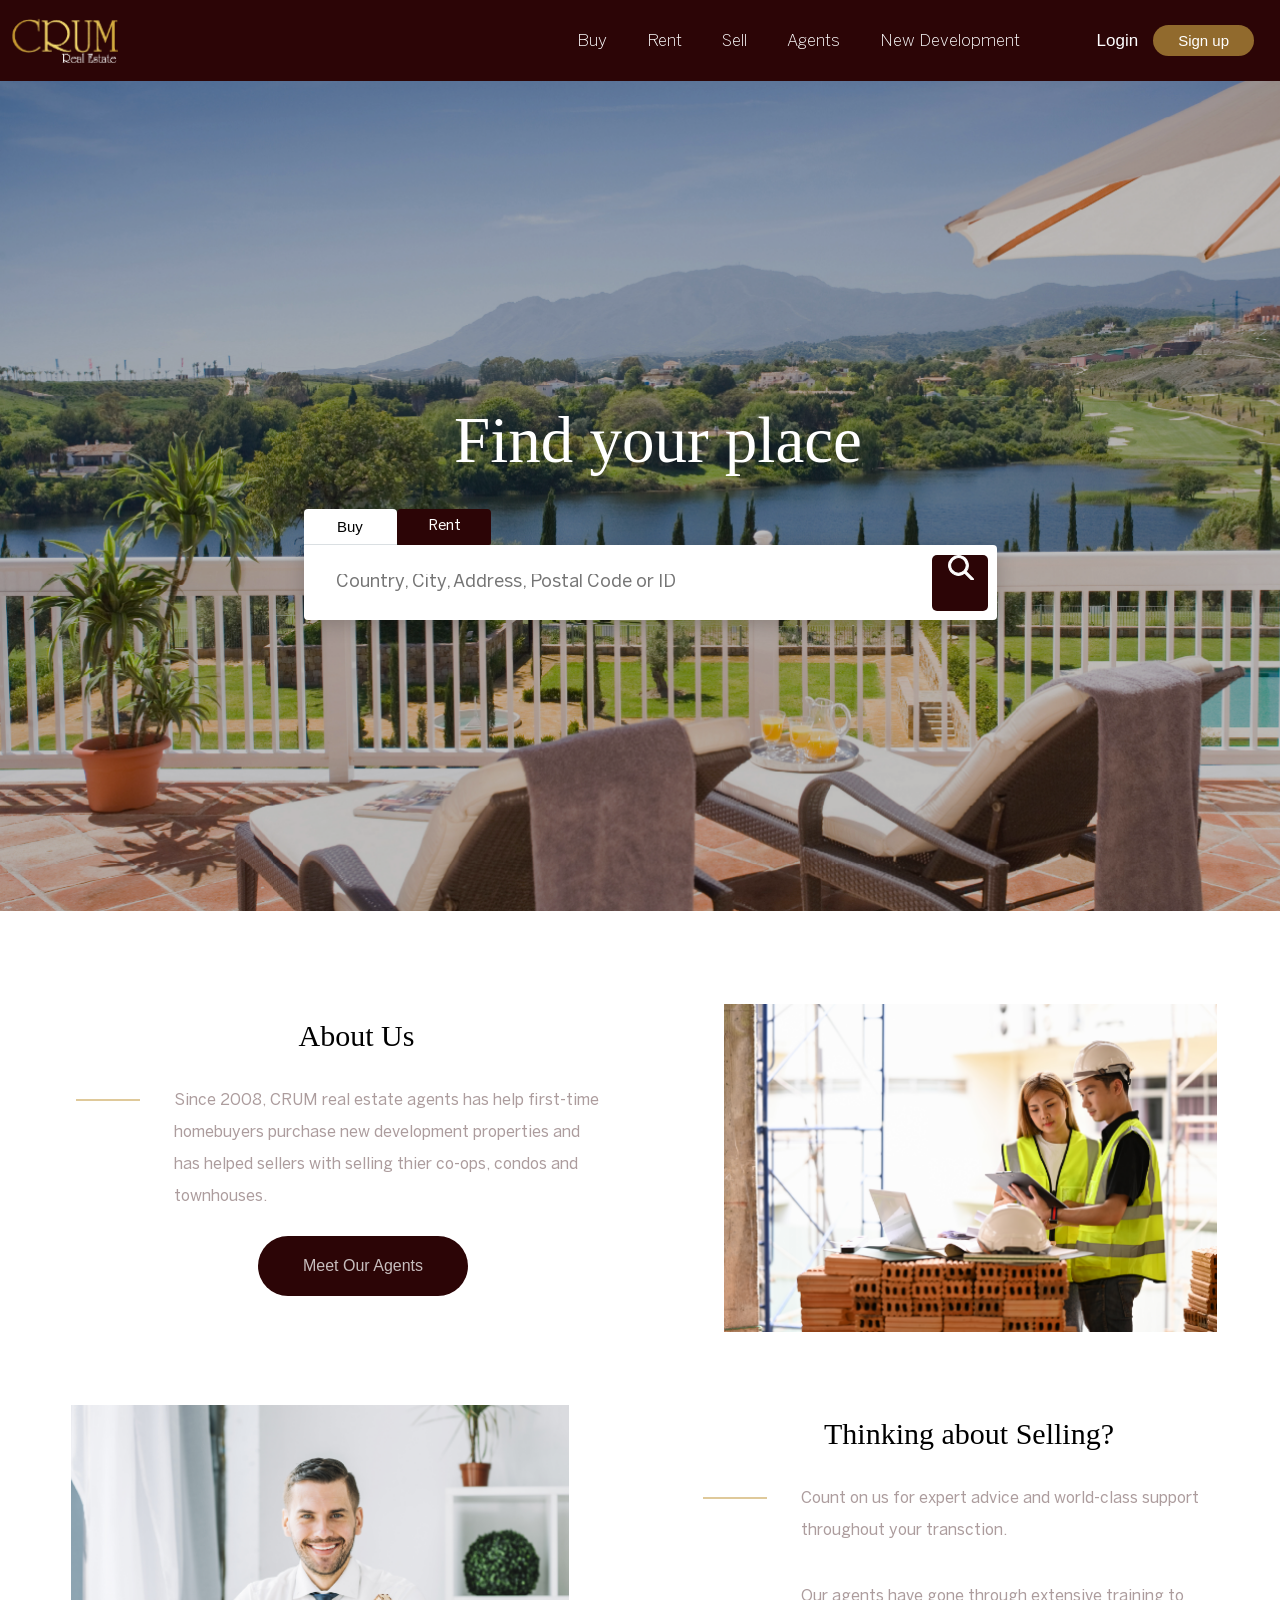
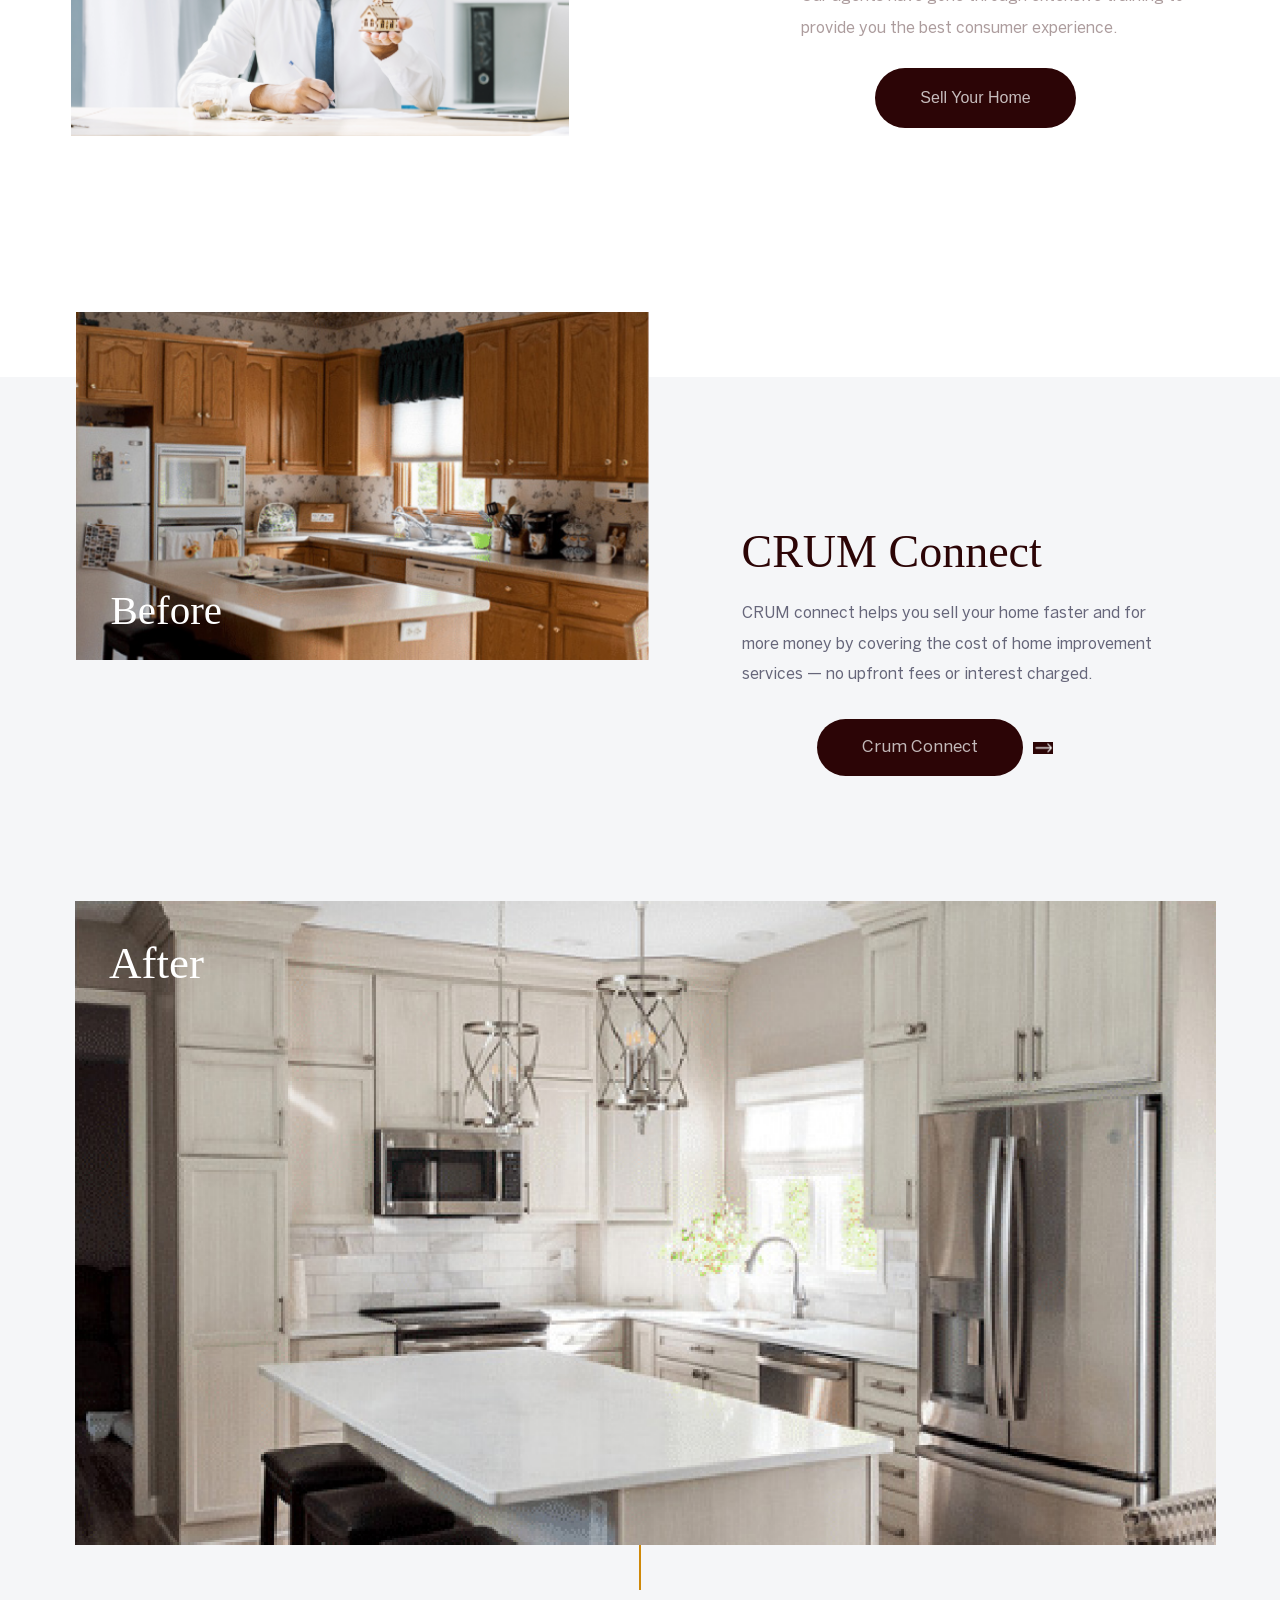
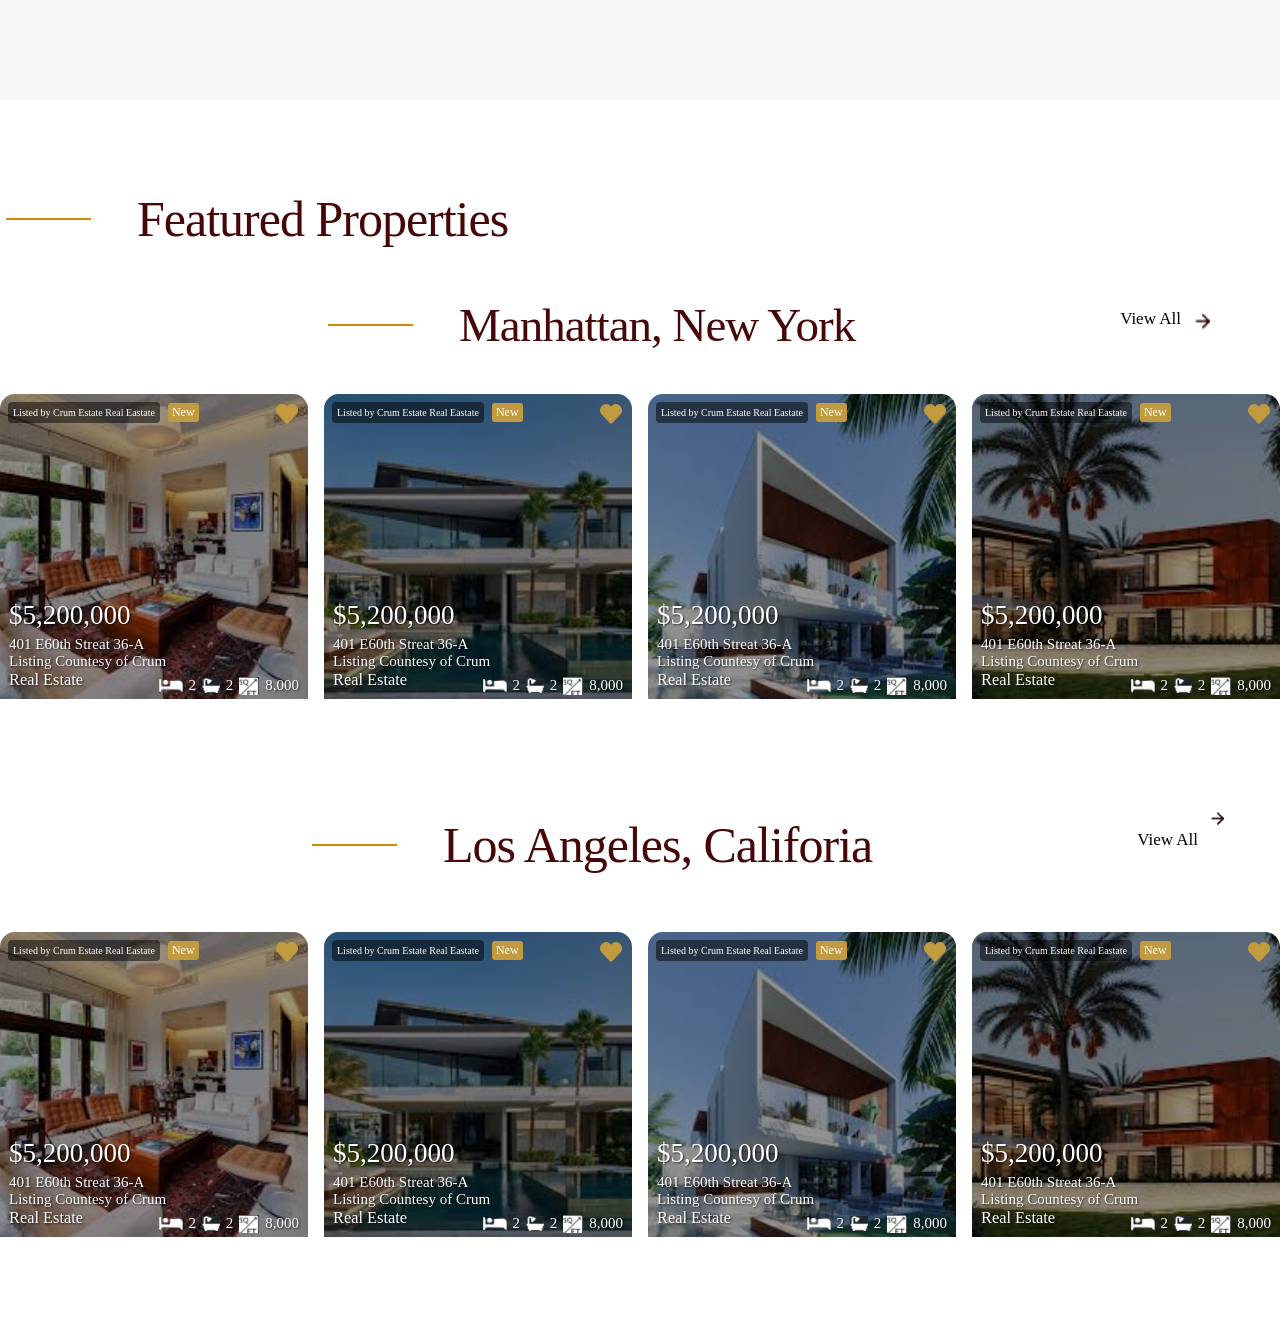
==== commit 1bfb5471: "update hero section" ====
--- a/index.html
+++ b/index.html
@@ -49,7 +49,7 @@
 
     <section class="hero-section">
       <div class="hero-wrapper">
-        <h2 class="hero-content">Find <span class="hero-content-span">your</span> place</h2>
+        <h2 class="hero-content">Find your place</h2>
         <div class="inputDiv">
           <div class="category-tabs">
             <button class="buy-btn">Buy</button>
@@ -129,7 +129,7 @@
         </p>
         <div class="connect-cta-div">
           <a href="#" class="connect-cta">Crum Connect</a>
-          <img src="images/arrow.png" alt="" />
+          <img src="images/arrow.png" alt="" class="connect-cta-arrow" />
         </div>
       </div>
     </div>
@@ -139,8 +139,356 @@
       <div class="after">
         <img src="images/after.png" class="afterImage" alt="After" />
       </div>
+      <div class="vertical-border"></div>
     </div>
   </section>
+
+  <!-- Featured Propertires -->
+  <section class="featured-container">
+    <div class="heading-group">
+      <span class="gold-line"></span>
+      <h2 class="main-title">Featured Properties</h2>
+    </div>
+
+    <div class="sub-heading-group">
+      <div class="left-side">
+        <span class="gold-line-left"></span>
+        <h2 class="main-title main-sub-title-group">Manhattan, New York</h2>
+      </div>
+      <div class="view-arrow">
+      <a href="#" class="view-all">View All</a>
+      <img src="images/vewiArrow.png" alt="" class="arrow-icon">
+      </div>
+    </div>
+
+    <!-- Featured Container -->
+    <div class="featured-container">
+      <div class="featured-propertie">
+        <div class="featured">
+          <!-- First Card -->
+          <div class="properties-cards">
+            <img src="images/feature-properties-image-1.jpg" alt="" class="properties-card-images">
+            <div class="overlay"></div>
+            <!-- Properties content -->
+            <div class="properties-content">
+              <div class="cardTop-content">
+                <h3 class="properties-Title">Listed by Crum Estate Real Eastate </h3>
+                <span class="new">New</span>
+              </div>
+              <div class="icon">
+                <a href="" class="heart-icon"><svg xmlns="http://www.w3.org/2000/svg" width="22.045" height="19.79"
+                    viewBox="0 0 22.045 19.79">
+                    <g id="Icon_awesome-heart" data-name="Icon awesome-heart" transform="translate(0.501 0.502)">
+                      <path id="Icon_awesome-heart-2" class=" group-focus:fill-primary-1 group-focus:stroke-primary-1"
+                        data-name="Icon awesome-heart"
+                        d="M19,3.532a5.54,5.54,0,0,0-7.669.57l-.81.851L9.711,4.1a5.54,5.54,0,0,0-7.669-.57,6.106,6.106,0,0,0-.407,8.718l7.952,8.379a1.271,1.271,0,0,0,1.862,0L19.4,12.251A6.1,6.1,0,0,0,19,3.532Z"
+                        transform="translate(0.001 -2.248)" fill="#c29b40" stroke="#c29b40" stroke-width="1"></path>
+                    </g>
+                  </svg>
+                </a>
+              </div>
+              <div class="card-footer">
+                <p class="properties-price">$5,200,000</p>
+                <p class="properties-address">401 E60th Streat 36-A</p>
+                <p class="properties-listing">Listing Countesy of Crum</p>
+                <h3 class="real">Real Estate</h3>
+                <div class="house-details-content">
+                  <div class="propertice-iconImages">
+                    <img class="bed-icon" src="images/properties-icon-bad.png" alt=""><span class="bed-span">2</span>
+                    <img class="bath-icon" src="images/properties-icon-bath.png" alt=""><span class="bath-span">2</span>
+                    <img src="images/properties-icon-width.png" alt=""><span class="squarePara">8,000</span>
+                  </div>
+                </div>
+              </div>
+            </div>
+          </div>
+
+          <!-- Second Card -->
+          <div class="properties-cards">
+            <img src="images/feature-properties-image-2.jpg" alt="" class="properties-card-images">
+            <div class="overlay"></div>
+            <!-- Properties content -->
+            <div class="properties-content">
+              <div class="cardTop-content">
+                <h3 class="properties-Title">Listed by Crum Estate Real Eastate </h3>
+                <span class="new">New</span>
+              </div>
+              <div class="icon">
+                <a href="" class="heart-icon"><svg xmlns="http://www.w3.org/2000/svg" width="22.045" height="19.79"
+                    viewBox="0 0 22.045 19.79">
+                    <g id="Icon_awesome-heart" data-name="Icon awesome-heart" transform="translate(0.501 0.502)">
+                      <path id="Icon_awesome-heart-2" class=" group-focus:fill-primary-1 group-focus:stroke-primary-1"
+                        data-name="Icon awesome-heart"
+                        d="M19,3.532a5.54,5.54,0,0,0-7.669.57l-.81.851L9.711,4.1a5.54,5.54,0,0,0-7.669-.57,6.106,6.106,0,0,0-.407,8.718l7.952,8.379a1.271,1.271,0,0,0,1.862,0L19.4,12.251A6.1,6.1,0,0,0,19,3.532Z"
+                        transform="translate(0.001 -2.248)" fill="#c29b40" stroke="#c29b40" stroke-width="1"></path>
+                    </g>
+                  </svg>
+                </a>
+              </div>
+              <div class="card-footer">
+                <p class="properties-price">$5,200,000</p>
+                <p class="properties-address">401 E60th Streat 36-A</p>
+                <p class="properties-listing">Listing Countesy of Crum</p>
+                <h3 class="real">Real Estate</h3>
+                <div class="house-details-content">
+                  <div class="propertice-iconImages">
+                    <img class="bed-icon" src="images/properties-icon-bad.png" alt=""><span class="bed-span">2</span>
+                    <img class="bath-icon" src="images/properties-icon-bath.png" alt=""><span class="bath-span">2</span>
+                    <img src="images/properties-icon-width.png" alt=""><span class="squarePara">8,000</span>
+                  </div>
+                </div>
+              </div>
+            </div>
+          </div>
+
+          <!-- Thrid Card -->
+          <div class="properties-cards">
+            <img src="images/feature-properties-image-3.jpg" alt="" class="properties-card-images">
+            <div class="overlay"></div>
+            <!-- Properties content -->
+            <div class="properties-content">
+              <div class="cardTop-content">
+                <h3 class="properties-Title">Listed by Crum Estate Real Eastate </h3>
+                <span class="new">New</span>
+              </div>
+              <div class="icon">
+                <a href="" class="heart-icon"><svg xmlns="http://www.w3.org/2000/svg" width="22.045" height="19.79"
+                    viewBox="0 0 22.045 19.79">
+                    <g id="Icon_awesome-heart" data-name="Icon awesome-heart" transform="translate(0.501 0.502)">
+                      <path id="Icon_awesome-heart-2" class=" group-focus:fill-primary-1 group-focus:stroke-primary-1"
+                        data-name="Icon awesome-heart"
+                        d="M19,3.532a5.54,5.54,0,0,0-7.669.57l-.81.851L9.711,4.1a5.54,5.54,0,0,0-7.669-.57,6.106,6.106,0,0,0-.407,8.718l7.952,8.379a1.271,1.271,0,0,0,1.862,0L19.4,12.251A6.1,6.1,0,0,0,19,3.532Z"
+                        transform="translate(0.001 -2.248)" fill="#c29b40" stroke="#c29b40" stroke-width="1"></path>
+                    </g>
+                  </svg>
+                </a>
+              </div>
+              <div class="card-footer">
+                <p class="properties-price">$5,200,000</p>
+                <p class="properties-address">401 E60th Streat 36-A</p>
+                <p class="properties-listing">Listing Countesy of Crum</p>
+                <h3 class="real">Real Estate</h3>
+                <div class="house-details-content">
+                  <div class="propertice-iconImages">
+                    <img class="bed-icon" src="images/properties-icon-bad.png" alt=""><span class="bed-span">2</span>
+                    <img class="bath-icon" src="images/properties-icon-bath.png" alt=""><span class="bath-span">2</span>
+                    <img src="images/properties-icon-width.png" alt=""><span class="squarePara">8,000</span>
+                  </div>
+                </div>
+              </div>
+            </div>
+          </div>
+
+          <!-- Froth Card -->
+          <div class="properties-cards">
+            <img src="images/feature-properties-image-4.jpg" alt="" class="properties-card-images">
+            <div class="overlay"></div>
+            <!-- Properties content -->
+            <div class="properties-content">
+              <div class="cardTop-content">
+                <h3 class="properties-Title">Listed by Crum Estate Real Eastate </h3>
+                <span class="new">New</span>
+              </div>
+              <div class="icon">
+                <a href="" class="heart-icon"><svg xmlns="http://www.w3.org/2000/svg" width="22.045" height="19.79"
+                    viewBox="0 0 22.045 19.79">
+                    <g id="Icon_awesome-heart" data-name="Icon awesome-heart" transform="translate(0.501 0.502)">
+                      <path id="Icon_awesome-heart-2" class=" group-focus:fill-primary-1 group-focus:stroke-primary-1"
+                        data-name="Icon awesome-heart"
+                        d="M19,3.532a5.54,5.54,0,0,0-7.669.57l-.81.851L9.711,4.1a5.54,5.54,0,0,0-7.669-.57,6.106,6.106,0,0,0-.407,8.718l7.952,8.379a1.271,1.271,0,0,0,1.862,0L19.4,12.251A6.1,6.1,0,0,0,19,3.532Z"
+                        transform="translate(0.001 -2.248)" fill="#c29b40" stroke="#c29b40" stroke-width="1"></path>
+                    </g>
+                  </svg>
+                </a>
+              </div>
+              <div class="card-footer">
+                <p class="properties-price">$5,200,000</p>
+                <p class="properties-address">401 E60th Streat 36-A</p>
+                <p class="properties-listing">Listing Countesy of Crum</p>
+                <h3 class="real">Real Estate</h3>
+                <div class="house-details-content">
+                  <div class="propertice-iconImages">
+                    <img class="bed-icon" src="images/properties-icon-bad.png" alt=""><span class="bed-span">2</span>
+                    <img class="bath-icon" src="images/properties-icon-bath.png" alt=""><span class="bath-span">2</span>
+                    <img src="images/properties-icon-width.png" alt=""><span class="squarePara">8,000</span>
+                  </div>
+                </div>
+              </div>
+            </div>
+          </div>
+        </div>
+      </div>
+    </div>
+
+    <!-- Los Angeles, Califoria -->
+    <div class="sub-heading-group los-angeles">
+      <div class="left-side">
+        <span class="gold-line-left los"></span>
+        <h2 class="main-title los-title">Los Angeles, Califoria</h2>
+      </div>
+      <a href="#" class="view-all">View All <span class="arrow-icon"><img src="images/vewiArrow.png" alt=""></span></a>
+    </div>
+
+    <!-- Los Angeles, Califoria -->
+    <div class="featured-container">
+      <div class="featured-propertie">
+        <div class="featured">
+          <!-- First Card -->
+          <div class="properties-cards">
+            <img src="images/feature-properties-image-1.jpg" alt="" class="properties-card-images">
+            <div class="overlay"></div>
+            <!-- Properties content -->
+            <div class="properties-content">
+              <div class="cardTop-content">
+                <h3 class="properties-Title">Listed by Crum Estate Real Eastate </h3>
+                <span class="new">New</span>
+              </div>
+              <div class="icon">
+                <a href="" class="heart-icon"><svg xmlns="http://www.w3.org/2000/svg" width="22.045" height="19.79"
+                    viewBox="0 0 22.045 19.79">
+                    <g id="Icon_awesome-heart" data-name="Icon awesome-heart" transform="translate(0.501 0.502)">
+                      <path id="Icon_awesome-heart-2" class=" group-focus:fill-primary-1 group-focus:stroke-primary-1"
+                        data-name="Icon awesome-heart"
+                        d="M19,3.532a5.54,5.54,0,0,0-7.669.57l-.81.851L9.711,4.1a5.54,5.54,0,0,0-7.669-.57,6.106,6.106,0,0,0-.407,8.718l7.952,8.379a1.271,1.271,0,0,0,1.862,0L19.4,12.251A6.1,6.1,0,0,0,19,3.532Z"
+                        transform="translate(0.001 -2.248)" fill="#c29b40" stroke="#c29b40" stroke-width="1"></path>
+                    </g>
+                  </svg>
+                </a>
+              </div>
+              <div class="card-footer">
+                <p class="properties-price">$5,200,000</p>
+                <p class="properties-address">401 E60th Streat 36-A</p>
+                <p class="properties-listing">Listing Countesy of Crum</p>
+                <h3 class="real">Real Estate</h3>
+                <div class="house-details-content">
+                  <div class="propertice-iconImages">
+                    <img class="bed-icon" src="images/properties-icon-bad.png" alt=""><span class="bed-span">2</span>
+                    <img class="bath-icon" src="images/properties-icon-bath.png" alt=""><span class="bath-span">2</span>
+                    <img src="images/properties-icon-width.png" alt=""><span class="squarePara">8,000</span>
+                  </div>
+                </div>
+              </div>
+            </div>
+          </div>
+
+          <!-- Second Card -->
+          <div class="properties-cards">
+            <img src="images/feature-properties-image-2.jpg" alt="" class="properties-card-images">
+            <div class="overlay"></div>
+            <!-- Properties content -->
+            <div class="properties-content">
+              <div class="cardTop-content">
+                <h3 class="properties-Title">Listed by Crum Estate Real Eastate </h3>
+                <span class="new">New</span>
+              </div>
+              <div class="icon">
+                <a href="" class="heart-icon"><svg xmlns="http://www.w3.org/2000/svg" width="22.045" height="19.79"
+                    viewBox="0 0 22.045 19.79">
+                    <g id="Icon_awesome-heart" data-name="Icon awesome-heart" transform="translate(0.501 0.502)">
+                      <path id="Icon_awesome-heart-2" class=" group-focus:fill-primary-1 group-focus:stroke-primary-1"
+                        data-name="Icon awesome-heart"
+                        d="M19,3.532a5.54,5.54,0,0,0-7.669.57l-.81.851L9.711,4.1a5.54,5.54,0,0,0-7.669-.57,6.106,6.106,0,0,0-.407,8.718l7.952,8.379a1.271,1.271,0,0,0,1.862,0L19.4,12.251A6.1,6.1,0,0,0,19,3.532Z"
+                        transform="translate(0.001 -2.248)" fill="#c29b40" stroke="#c29b40" stroke-width="1"></path>
+                    </g>
+                  </svg>
+                </a>
+              </div>
+              <div class="card-footer">
+                <p class="properties-price">$5,200,000</p>
+                <p class="properties-address">401 E60th Streat 36-A</p>
+                <p class="properties-listing">Listing Countesy of Crum</p>
+                <h3 class="real">Real Estate</h3>
+                <div class="house-details-content">
+                  <div class="propertice-iconImages">
+                    <img class="bed-icon" src="images/properties-icon-bad.png" alt=""><span class="bed-span">2</span>
+                    <img class="bath-icon" src="images/properties-icon-bath.png" alt=""><span class="bath-span">2</span>
+                    <img src="images/properties-icon-width.png" alt=""><span class="squarePara">8,000</span>
+                  </div>
+                </div>
+              </div>
+            </div>
+          </div>
+
+          <!-- Thrid Card -->
+          <div class="properties-cards">
+            <img src="images/feature-properties-image-3.jpg" alt="" class="properties-card-images">
+            <div class="overlay"></div>
+            <!-- Properties content -->
+            <div class="properties-content">
+              <div class="cardTop-content">
+                <h3 class="properties-Title">Listed by Crum Estate Real Eastate </h3>
+                <span class="new">New</span>
+              </div>
+              <div class="icon">
+                <a href="" class="heart-icon"><svg xmlns="http://www.w3.org/2000/svg" width="22.045" height="19.79"
+                    viewBox="0 0 22.045 19.79">
+                    <g id="Icon_awesome-heart" data-name="Icon awesome-heart" transform="translate(0.501 0.502)">
+                      <path id="Icon_awesome-heart-2" class=" group-focus:fill-primary-1 group-focus:stroke-primary-1"
+                        data-name="Icon awesome-heart"
+                        d="M19,3.532a5.54,5.54,0,0,0-7.669.57l-.81.851L9.711,4.1a5.54,5.54,0,0,0-7.669-.57,6.106,6.106,0,0,0-.407,8.718l7.952,8.379a1.271,1.271,0,0,0,1.862,0L19.4,12.251A6.1,6.1,0,0,0,19,3.532Z"
+                        transform="translate(0.001 -2.248)" fill="#c29b40" stroke="#c29b40" stroke-width="1"></path>
+                    </g>
+                  </svg>
+                </a>
+              </div>
+              <div class="card-footer">
+                <p class="properties-price">$5,200,000</p>
+                <p class="properties-address">401 E60th Streat 36-A</p>
+                <p class="properties-listing">Listing Countesy of Crum</p>
+                <h3 class="real">Real Estate</h3>
+                <div class="house-details-content">
+                  <div class="propertice-iconImages">
+                    <img class="bed-icon" src="images/properties-icon-bad.png" alt=""><span class="bed-span">2</span>
+                    <img class="bath-icon" src="images/properties-icon-bath.png" alt=""><span class="bath-span">2</span>
+                    <img src="images/properties-icon-width.png" alt=""><span class="squarePara">8,000</span>
+                  </div>
+                </div>
+              </div>
+            </div>
+          </div>
+
+          <!-- Froth Card -->
+          <div class="properties-cards">
+            <img src="images/feature-properties-image-4.jpg" alt="" class="properties-card-images">
+            <div class="overlay"></div>
+            <!-- Properties content -->
+            <div class="properties-content">
+              <div class="cardTop-content">
+                <h3 class="properties-Title">Listed by Crum Estate Real Eastate </h3>
+                <span class="new">New</span>
+              </div>
+              <div class="icon">
+                <a href="" class="heart-icon"><svg xmlns="http://www.w3.org/2000/svg" width="22.045" height="19.79"
+                    viewBox="0 0 22.045 19.79">
+                    <g id="Icon_awesome-heart" data-name="Icon awesome-heart" transform="translate(0.501 0.502)">
+                      <path id="Icon_awesome-heart-2" class=" group-focus:fill-primary-1 group-focus:stroke-primary-1"
+                        data-name="Icon awesome-heart"
+                        d="M19,3.532a5.54,5.54,0,0,0-7.669.57l-.81.851L9.711,4.1a5.54,5.54,0,0,0-7.669-.57,6.106,6.106,0,0,0-.407,8.718l7.952,8.379a1.271,1.271,0,0,0,1.862,0L19.4,12.251A6.1,6.1,0,0,0,19,3.532Z"
+                        transform="translate(0.001 -2.248)" fill="#c29b40" stroke="#c29b40" stroke-width="1"></path>
+                    </g>
+                  </svg>
+                </a>
+              </div>
+              <div class="card-footer">
+                <p class="properties-price">$5,200,000</p>
+                <p class="properties-address">401 E60th Streat 36-A</p>
+                <p class="properties-listing">Listing Countesy of Crum</p>
+                <h3 class="real">Real Estate</h3>
+                <div class="house-details-content">
+                  <div class="propertice-iconImages">
+                    <img class="bed-icon" src="images/properties-icon-bad.png" alt=""><span class="bed-span">2</span>
+                    <img class="bath-icon" src="images/properties-icon-bath.png" alt=""><span class="bath-span">2</span>
+                    <img src="images/properties-icon-width.png" alt=""><span class="squarePara">8,000</span>
+                  </div>
+                </div>
+              </div>
+            </div>
+          </div>
+        </div>
+      </div>
+    </div>
+  </section>
+
 </body>
 
 </html>
--- a/style.css
+++ b/style.css
@@ -247,7 +247,7 @@
   display: flex;
   align-items: center;
   background-color: #fff;
-  padding: 9px 9px;
+  padding: 10px 9px 9px 32px;
   border-radius: 4px;
   border-top-left-radius: 0px;
   box-shadow: 0 4px 20px rgba(0, 0, 0, 0.2);
@@ -257,12 +257,11 @@
 .heroInput {
   width: 100%;
   border: none;
-  padding: 10px 28px;
   font-size: 18px;
   outline: none;
   font-family: BentonSans;
   background: transparent;
-  color: black;
+  color: #857576;
 }
 
 .search-btn {
@@ -274,11 +273,9 @@
   display: flex;
   justify-content: center;
   cursor: pointer;
-}
-
-.search-btn:hover {
-  background: #4e0a0c;
-}
+  padding-left: 1px;
+}
+
 
 .category-tabs {
   display: flex;
@@ -288,7 +285,6 @@
 .buy-btn {
   padding: 9px 34px 9px 33px;
   border: none;
-  border-bottom-right-radius: 2px;
   border-top-left-radius: 4px;
   border-top-right-radius: 4px;
   border-bottom: 1px solid #dadfe2;
@@ -311,13 +307,14 @@
   border-bottom-right-radius: 2px;
   border-top-left-radius: 4px;
   border-top-right-radius: 4px;
+  cursor: pointer;
 }
 
 /* Main Section */
 .container {
-  max-width: 1133px;
-  margin: 0 0 0 206px;
-  margin-top: 98px;
+  max-width: 1162px;
+  margin: auto;
+  margin-top: 93px;
 }
 
 .crum-divder {
@@ -326,7 +323,7 @@
 
 .main-section {
   display: flex;
-  gap: 120px;
+  gap: 115px;
   align-items: center;
 }
 
@@ -344,14 +341,13 @@
   height: 2px;
   background: #dfc99a;
   top: 14px;
-  left: -90px;
+  left: -98px;
 }
 
 .about-us {
   text-align: center;
   font-weight: 100;
-  font-size: 32px;
-  margin: 0 40px;
+  font-size: 30px;
 }
 
 .about-content {
@@ -359,14 +355,14 @@
   font-weight: 400;
   color: #3b1718;
   font-size: 30px;
-  margin: 33px 0 19px 0;
+  margin: 32px 0 19px 5px;
   position: relative;
 }
 
 .about-btn {
   background: #2c0506;
   color: #c7bdbd;
-  padding: 21px 46px;
+  padding: 21px 45px;
   border-radius: 50px;
   font-size: 16px;
   border: none;
@@ -375,15 +371,21 @@
 .meet-btn {
   display: flex;
   justify-content: center;
-  margin: 23px 70px 0 9px;
+  margin: 23px 52px 0 0;
 }
 
 .main-section-image {
-  width: 489px;
+  width: 493px;
+}
+
+
+.about-con {
+  margin-bottom: 25px;
+  margin-left: 110px;
 }
 
 .main-section-image2 {
-  width: 483px;
+  width: 498px;
 }
 
 .crum-app-image {
@@ -392,9 +394,14 @@
   display: block;
 }
 
+.thinking-con {
+  margin-left: 112px;
+}
+
+
 .thinking {
   max-width: 1136px;
-  margin: 69px 0px 239px 0;
+  margin: 69px 0px 237px 12px;
 }
 
 /* Crum Connect */
@@ -402,6 +409,11 @@
   background: #f5f6f8;
   align-items: center;
   gap: 40px;
+}
+
+
+.about-title {
+  margin: 0 65px 0 0;
 }
 
 .connect-top-grid {
@@ -420,7 +432,6 @@
 .after-full-box,
 .afterImage {
   position: relative;
-  overflow: hidden;
 }
 
 .before-box {
@@ -433,8 +444,8 @@
 
 .befores {
   position: absolute;
-  bottom: 27px;
-  left: 38px;
+  bottom: 30px;
+  left: 35px;
   color: #fff;
   font-size: 41px;
   font-weight: 200;
@@ -451,10 +462,21 @@
   display: flex;
   justify-content: center;
   margin-top: 150px;
+  margin-left: 11px;
 }
 
 .afterImage {
-  width: 95%;
+  width: 96%;
+}
+.vertical-border::before {
+  content: "";
+  position: absolute;
+  top: 100%;
+  left: 50%;
+  transform: translateX(-50%);
+  width: 2px;
+  height: 5%;
+  background: #cf8909;
 }
 
 .label {
@@ -473,21 +495,22 @@
   top: 30px;
   font-size: 30px;
   margin-top: 138px;
-  margin-left: 21px;
+  margin-left: 20px;
 }
 
 .connect-title {
   font-family: "Times New Roman", Times, serif;
-  font-size: 45px;
+  font-size: 46px;
   color: #2c0506;
   font-weight: 200;
+  margin: 10px 0;
 }
 
 .connect-desc {
   color: #66667a;
   line-height: 1.9;
   font-size: 16px;
-  width: 422px;
+  width: 425px;
   font-family: "BentonSans";
 }
 
@@ -522,18 +545,20 @@
 }
 
 .connect-cta-div {
+  margin: 18px 0;
+  display: flex;
+  align-items: center;
+  gap: 10px;
   padding-left: 75px;
-  margin: 18px 0;
-  display: flex;
-}
-
-.connect-cta:hover {
-  background: #4a0a0c;
+}
+
+.connect-cta-arrow {
+  width: 20px;
 }
 
 /* Featured Propperties */
 .featured-container {
-  max-width: 1488px;
+  max-width: 1472px;
   margin: auto;
 }
 
@@ -570,7 +595,7 @@
   position: absolute;
   top: 35px;
   left: -110px;
-  width: 80px;
+  width: 95px;
   height: 2px;
 }
 
@@ -579,9 +604,9 @@
   align-items: center;
   gap: 19px;
   font-weight: 200;
-  margin-top: 98px;
-  margin-left: 1px;
-  margin-bottom: 27px;
+  margin-top: 90px;
+  margin-left: 6px;
+  margin-bottom: 20px;
 }
 
 .main-title {
@@ -591,6 +616,7 @@
   color: #470608;
   padding-left: 27px;
   margin-bottom: 30px;
+  letter-spacing: -1px;
 }
 
 .sub-heading-group {
@@ -599,9 +625,20 @@
   align-items: center;
   max-width: 1478px;
   margin: 0 auto;
-  padding: 0 23px 0 334px;
+  padding: 0 23px 0 290px;
   margin-bottom: 12px;
-  gap: 266px;
+  gap: 265px;
+}
+
+.view-arrow {
+  display: flex;
+  align-items: center;
+  gap: 12px;
+}
+
+.arrow-icon {
+  margin-bottom: 40px;
+  width: 26px;
 }
 
 .left-side {
@@ -638,7 +675,7 @@
 .gold-line,
 .gold-line-left {
   display: inline-block;
-  width: 77px;
+  width: 85px;
   height: 2px;
   background: #cf8909;
   margin-top: -30px;
@@ -647,17 +684,15 @@
 .view-all {
   color: black;
   text-decoration: none;
-  font-size: 19px;
+  font-size: 17px;
   display: flex;
   align-items: center;
   gap: 11px;
   transition: color 0.3s ease;
   margin-bottom: 41px;
-}
-
-.view-all:hover {
-  color: #4a0a0c;
-}
+  font-weight: 500;
+}
+
 
 /* Featured Properties */
 .featured-propertie {
@@ -673,7 +708,7 @@
 
 .properties-cards {
   font-family: "Times New Roman", Times, serif;
-  height: 283px;
+  height: 305px;
   overflow: hidden;
   position: relative;
   border-radius: 15px 15px 0 0;
@@ -1066,9 +1101,6 @@
   gap: 23px;
 }
 
-.about-title {
-  margin: 0 60px 0 0;
-}
 
 
 .footer-links a {
@@ -1236,10 +1268,6 @@
   margin-bottom: 30px;
 }
 
-.thinking-con {
-  margin-left: 115px;
-  margin-top: 1px;
-}
 
 .last-para {
   width: 80%;
@@ -1255,10 +1283,6 @@
   margin-top: 102px;
 }
 
-.about-con {
-  margin-bottom: 23px;
-  margin-left: 82px;
-}
 
 .earth-icon {
   width: 23px;
@@ -1315,8 +1339,10 @@
   }
 
   .container {
-    max-width: 980px;
+    max-width: 1050px;
     margin: auto;
+    margin-top: 69px;
+    padding: 20px;
   }
 
 
@@ -1336,22 +1362,16 @@
   }
 
 
-.connect-top-grid {
-
-  max-width: 1088px;
-  margin: auto;
-}
-
-}
-
-.main-section {
-  margin-top: 80px;
-  gap: 105px;
-}
-
-
-.main-section-image2 {
-  width: 482px;
+  .connect-top-grid {
+
+    max-width: 1088px;
+    margin: auto;
+  }
+
+
+.thinking {
+  margin: 75px 0px 237px;
+}
 }
 
 
